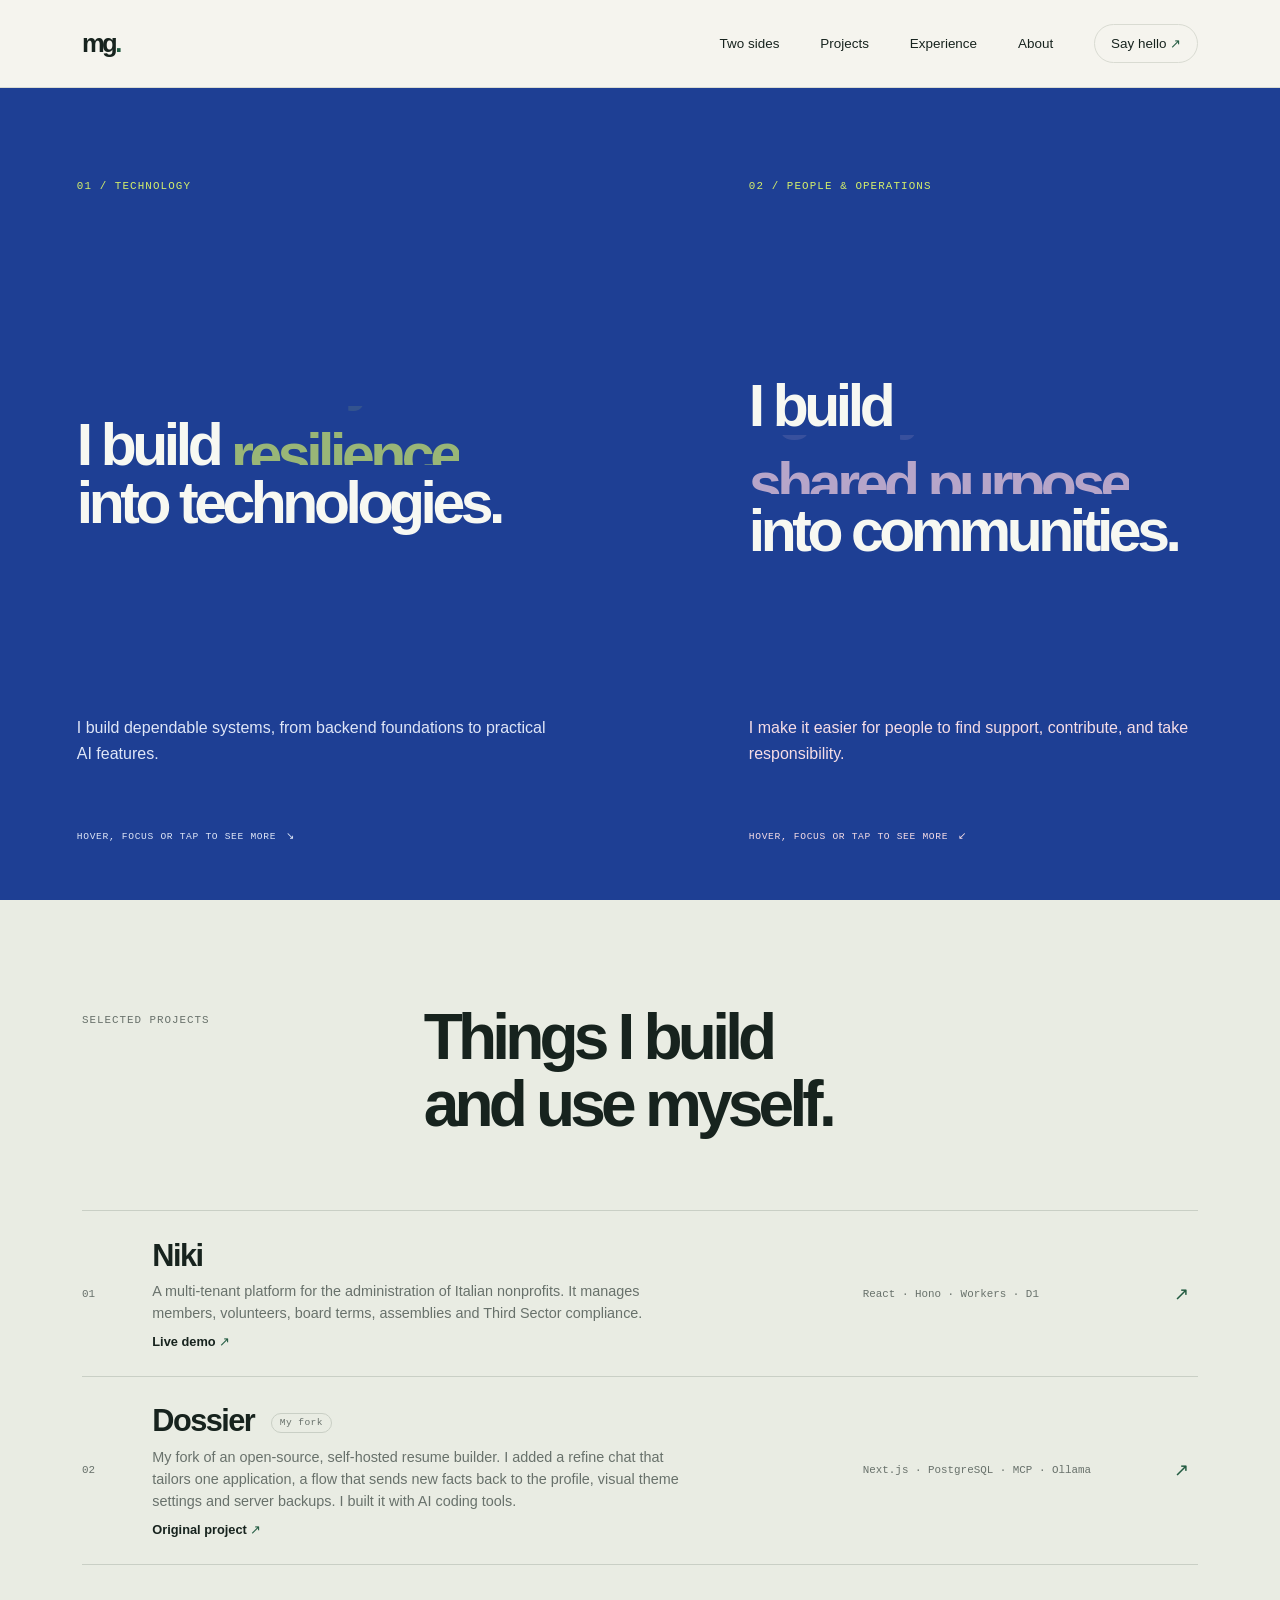
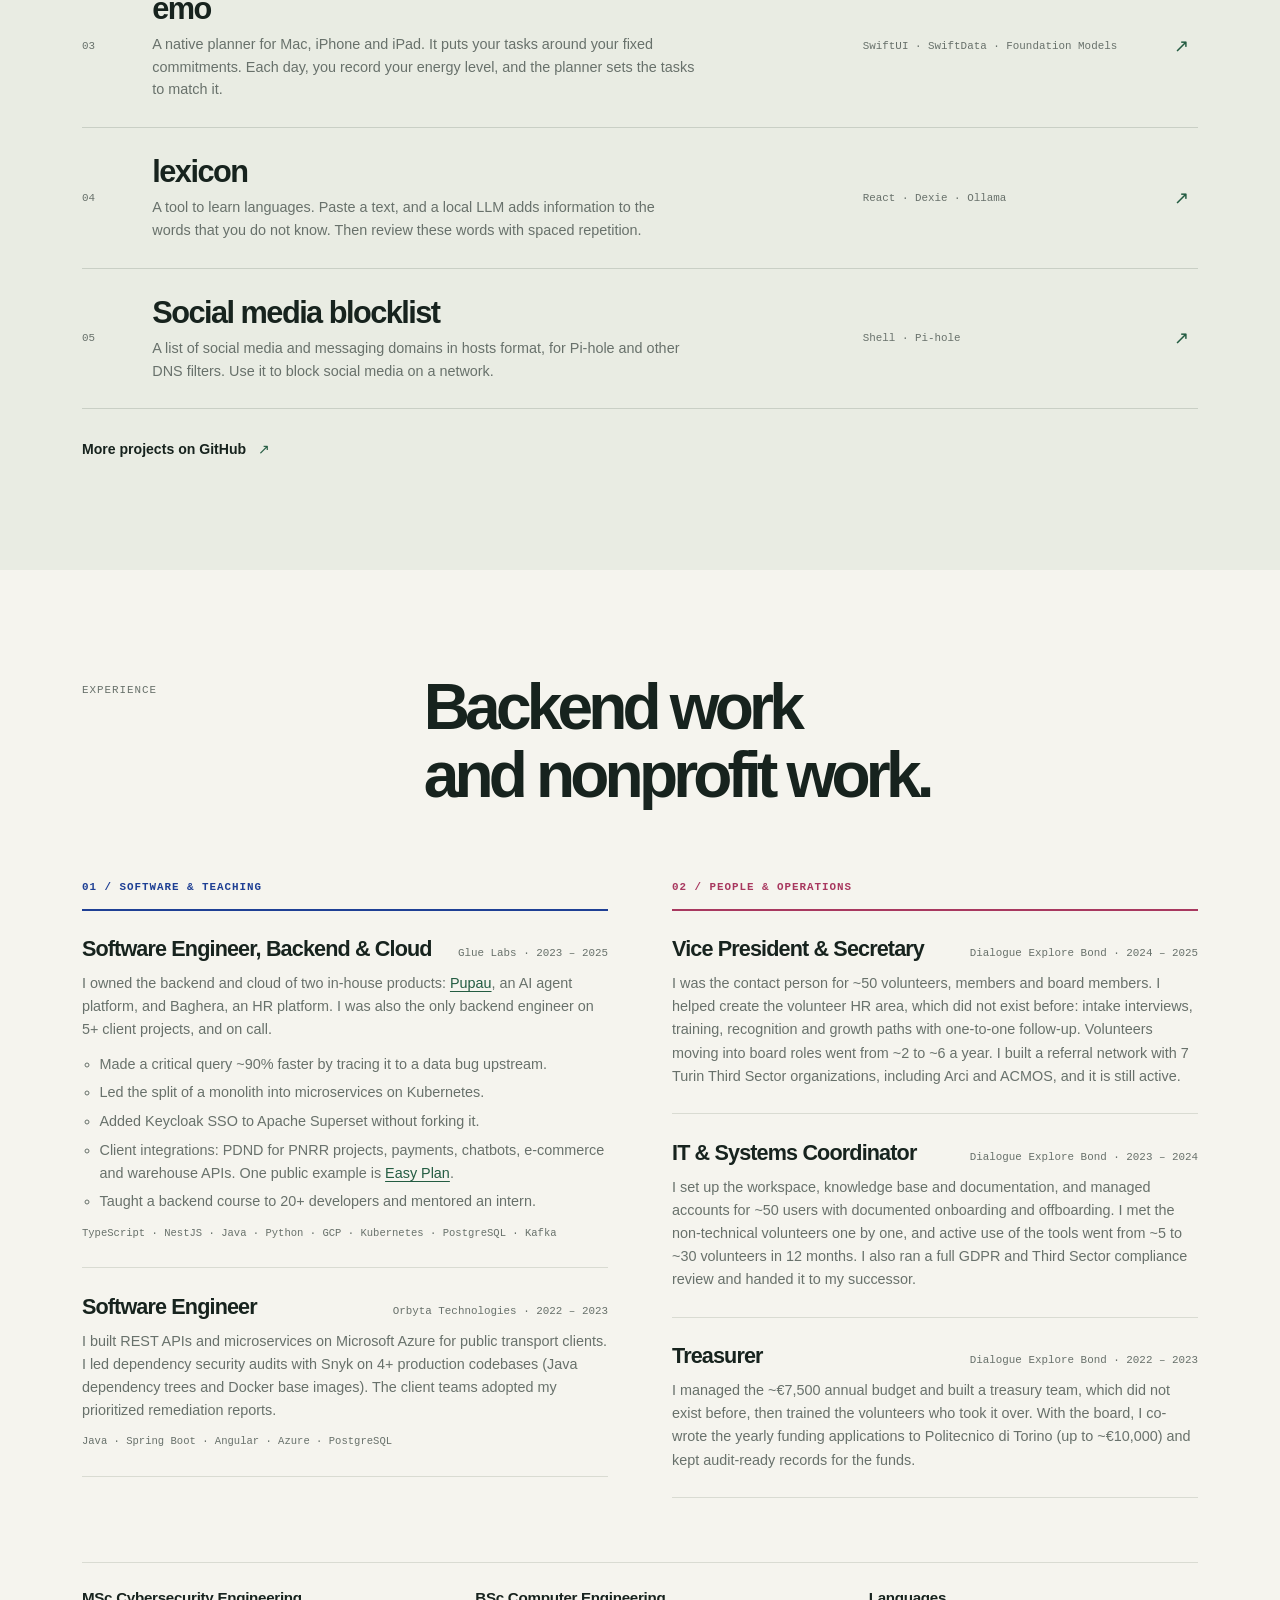
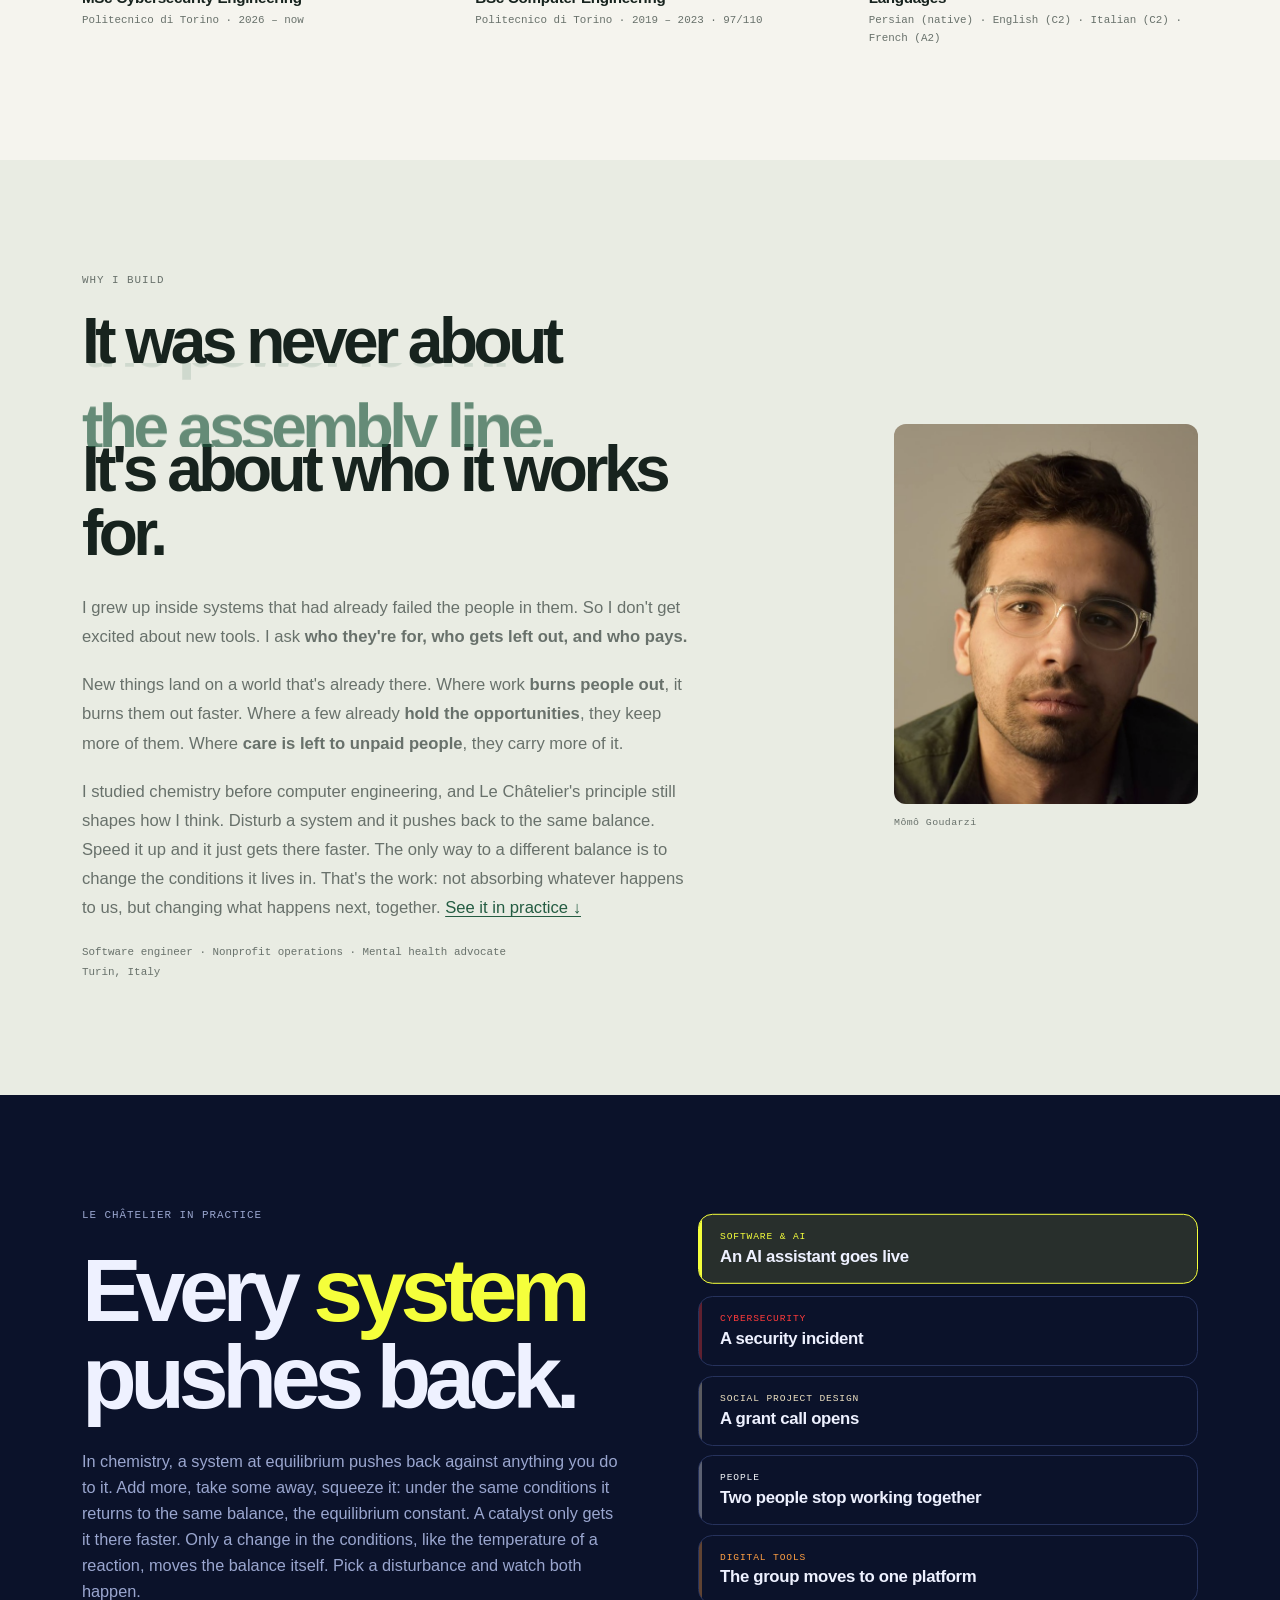
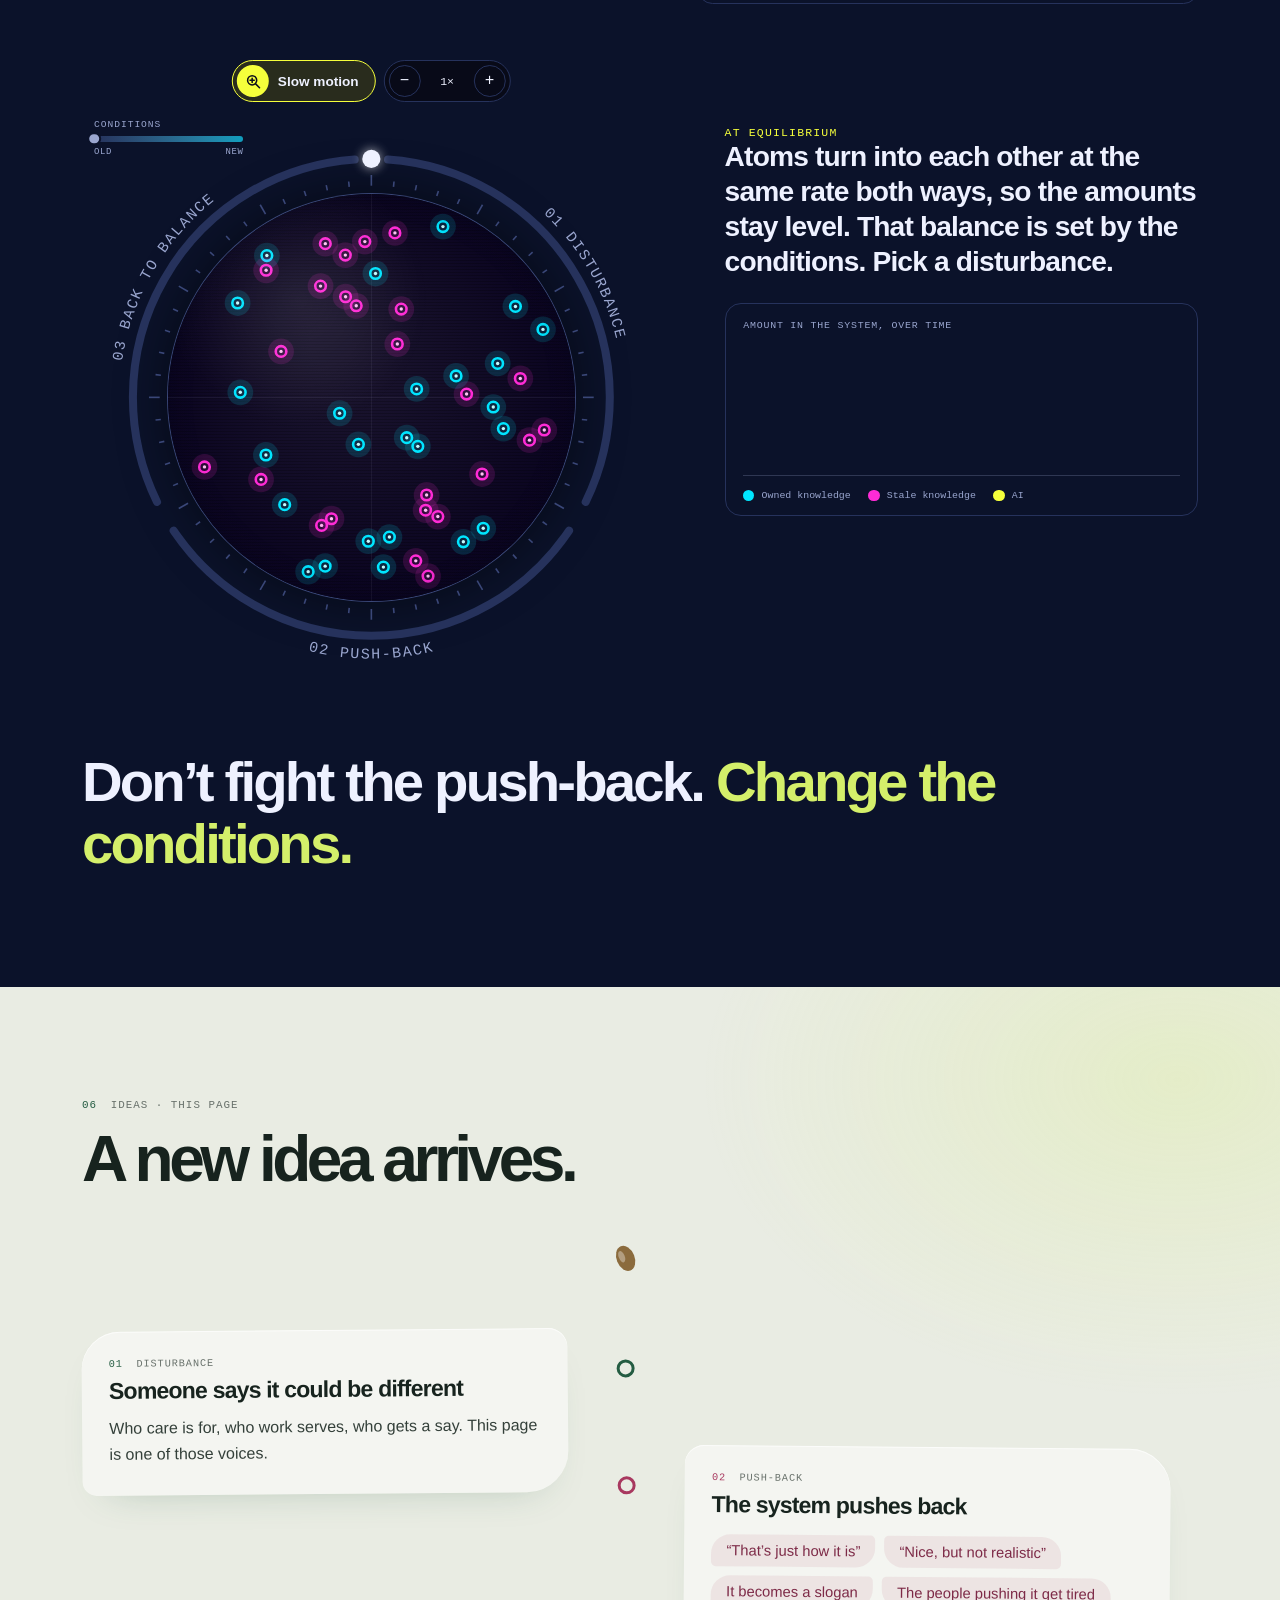
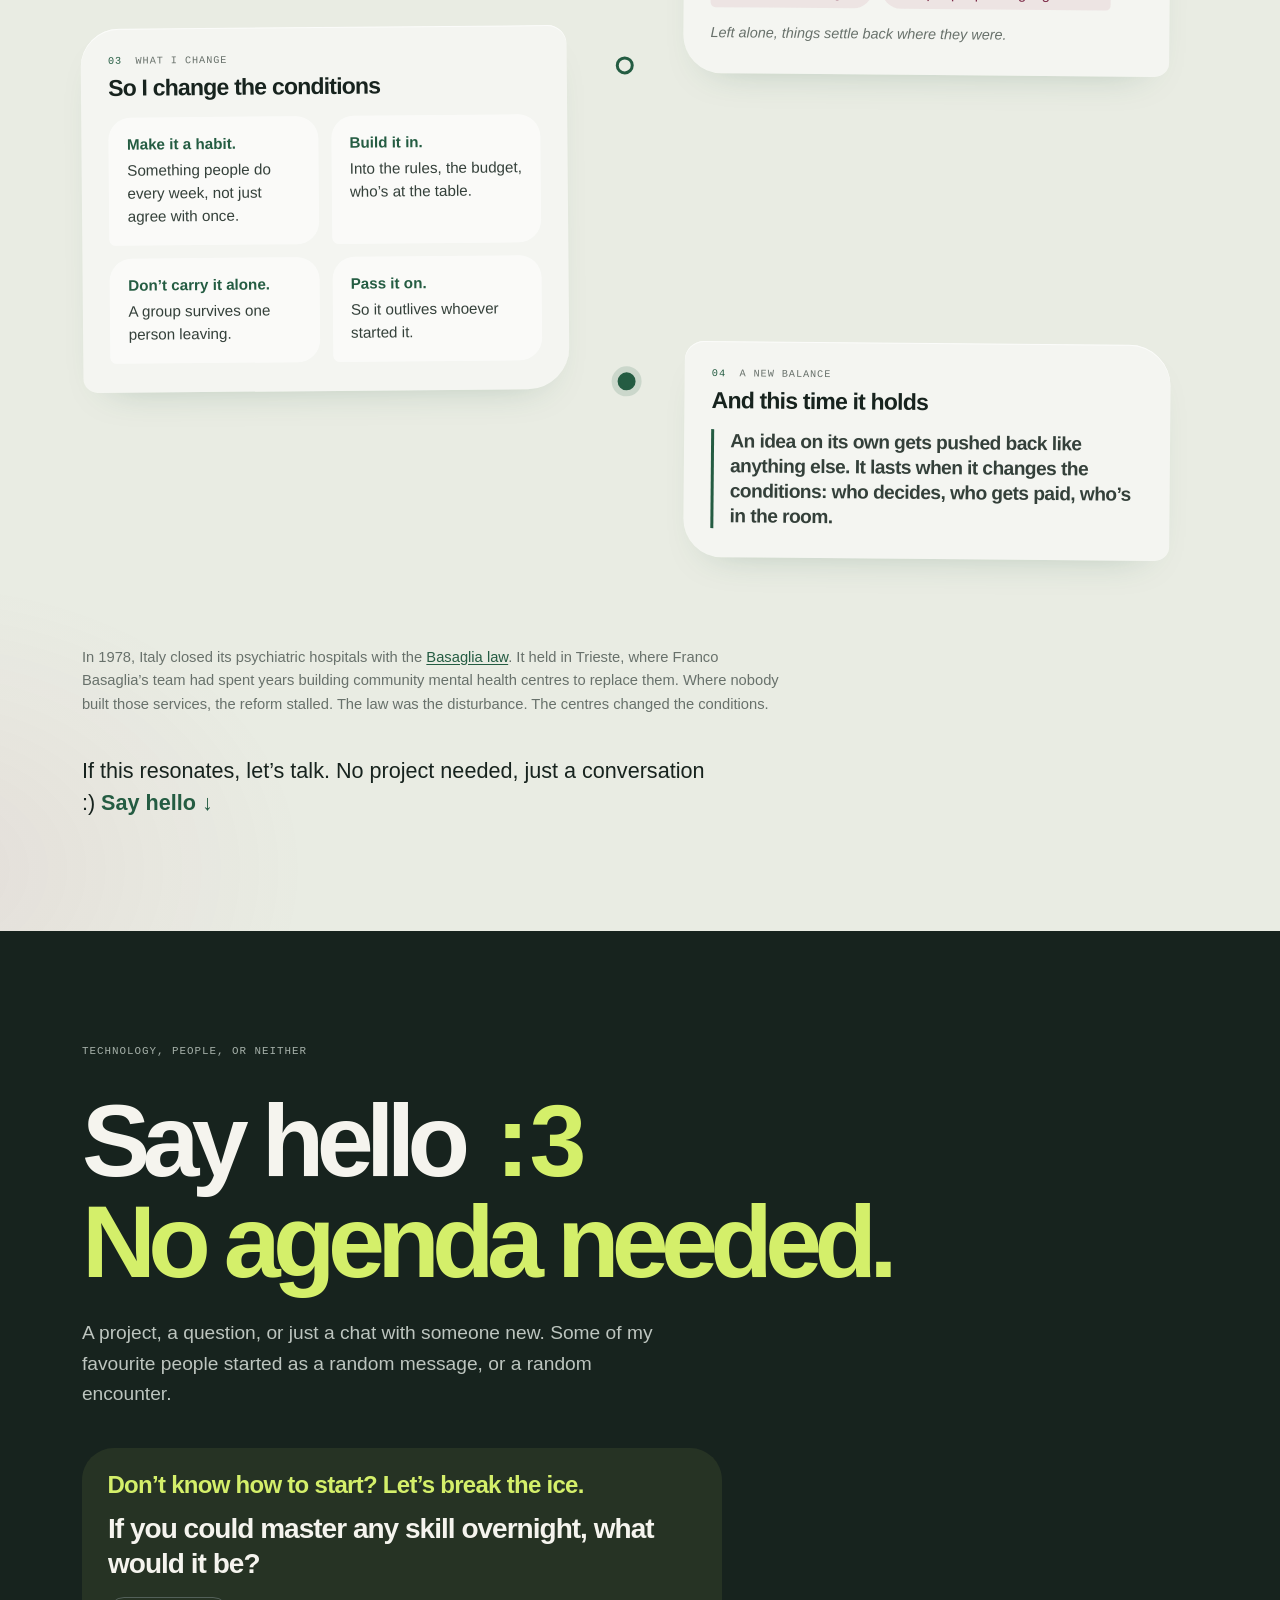
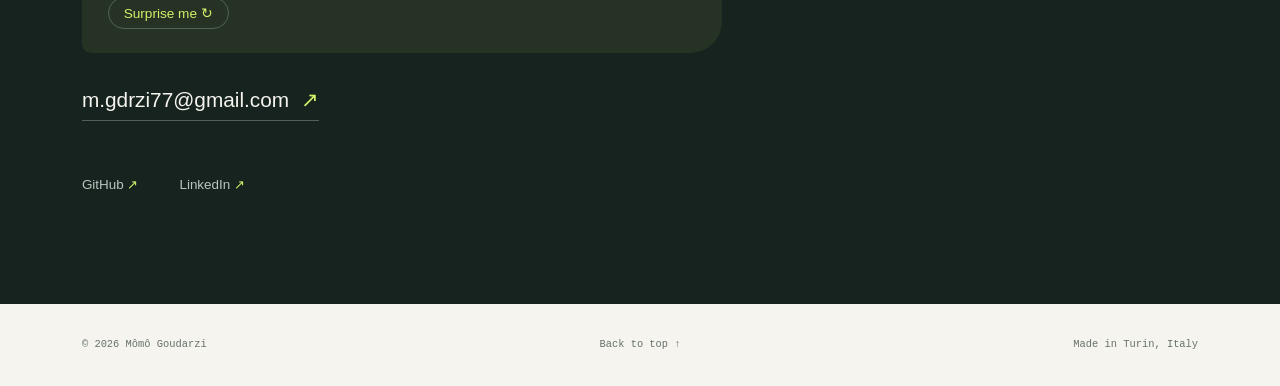
==== index.html @ 7a55515f "Rebuild hero with fluid/particle layers, lab, and palette modules Adds the js/ module set with tests" ====
<!doctype html>
<html lang="en">
  <head>
    <meta charset="utf-8">
    <meta name="viewport" content="width=device-width, initial-scale=1">
    <meta name="theme-color" content="#f5f4ee">
    <meta
      name="description"
      content="Backend and cloud engineer in Turin, Italy, with about three years on production systems and LLM features. I have also helped run a volunteer nonprofit since 2022."
    >
    <meta property="og:type" content="website">
    <meta property="og:title" content="Mômô Goudarzi — Software Engineer &amp; Nonprofit Operations">
    <meta
      property="og:description"
      content="Backend &amp; cloud engineer: distributed systems, Kubernetes, production RAG and agents. Volunteer operations at a Turin nonprofit since 2022."
    >
    <meta property="og:url" content="https://lacrimosica.com/">
    <title>Mômô Goudarzi — Software Engineer &amp; Nonprofit Operations</title>
    <link rel="icon" type="image/svg+xml" href="/favicon.svg">
    <link rel="stylesheet" href="/styles.css">
  </head>
  <body>
    <header class="site-header">
      <a class="wordmark" href="#top" aria-label="Mômô Goudarzi, home">mg<span>.</span></a>
      <nav aria-label="Main navigation">
        <a href="#intro">Two sides</a>
        <a href="#work">Projects</a>
        <a class="nav-optional" href="#experience">Experience</a>
        <a href="#story">About</a>
        <a class="nav-contact" href="mailto:m.gdrzi77@gmail.com">Say hello <span aria-hidden="true">↗</span></a>
      </nav>
    </header>

    <main id="top">
      <section class="identity-stage" id="intro" aria-labelledby="identity-title">
        <h1 class="visually-hidden" id="identity-title">
          Mômô Goudarzi: technology and community operations
        </h1>
        <div class="identity-split" data-active="equilibrium" data-stage="equilibrium" data-cursor="phase">
          <svg class="wave-division" viewBox="0 0 1000 1000" preserveAspectRatio="none" aria-hidden="true">
            <path class="wave-phase-desktop" d="M535 0 C455 150 605 270 520 430 C435 600 600 760 500 1000 H1000 V0 Z"/>
            <path class="wave-phase-mobile" d="M0 490 C140 430 285 565 430 500 C610 420 760 565 1000 485 V1000 H0 Z"/>
            <path class="wave-ripple wave-ripple--desktop" d="M535 0 C455 150 605 270 520 430 C435 600 600 760 500 1000"/>
            <path class="wave-ripple wave-ripple--mobile" d="M0 490 C140 430 285 565 430 500 C610 420 760 565 1000 485"/>
          </svg>
          <button
            class="identity-panel identity-panel--technology"
            type="button"
            data-side="technology"
            aria-pressed="false"
          >
            <span class="identity-kicker">01 / TECHNOLOGY</span>
            <span class="identity-title">
              <span class="visually-hidden">I build reliability, clarity and resilience into technologies.</span>
              <span aria-hidden="true">I build <span class="identity-concept-rotator" data-suffix="" data-subjects="reliability|clarity|resilience">reliability</span><br>into technologies.</span>
            </span>
            <span class="identity-summary">I build dependable systems, from backend foundations to practical AI features.</span>
            <span class="identity-reveal">
              <span class="reveal-copy">I built the backend and cloud for an AI agent platform. The work included retrieval, tools for agents, session handling, and background workflows between services.</span>
            </span>
            <span class="identity-hint">Hover, focus or tap to see more <span aria-hidden="true">↘</span></span>
          </button>

          <button
            class="identity-panel identity-panel--community"
            type="button"
            data-side="community"
            aria-pressed="false"
          >
            <span class="identity-kicker">02 / PEOPLE &amp; OPERATIONS</span>
            <span class="identity-title">
              <span class="visually-hidden">I build belonging, agency and shared purpose into communities.</span>
              <span aria-hidden="true">I build <span class="identity-concept-rotator identity-concept-rotator--people" data-suffix="" data-subjects="belonging|agency|shared purpose">belonging</span><br>into communities.</span>
            </span>
            <span class="identity-summary">I make it easier for people to find support, contribute, and take responsibility.</span>
            <span class="identity-reveal">
              <span class="reveal-copy">At a free peer-support nonprofit, I set up the internal tools and built a referral network with other local organizations.</span>
            </span>
            <span class="identity-hint">Hover, focus or tap to see more <span aria-hidden="true">↙</span></span>
          </button>

          <p class="visually-hidden" id="equilibrium-announce" aria-live="polite"></p>
        </div>
      </section>

      <section class="work section" id="work" aria-labelledby="work-title">
        <div class="section-heading">
          <p class="eyebrow">Selected projects</p>
          <h2 id="work-title">Things I build<br>and use myself.</h2>
        </div>
        <div class="project-list">
          <article class="project">
            <span class="project-number">01</span>
            <div class="project-main">
              <h3 class="project-title"><a class="project-link" href="https://github.com/Lacrimosica/niki" target="_blank" rel="noreferrer">Niki</a></h3>
              <p class="project-description">A multi-tenant platform for the administration of Italian nonprofits. It manages members, volunteers, board terms, assemblies and Third Sector compliance.</p>
              <a class="project-extra" href="https://niki-demo.lacrimosica.com" target="_blank" rel="noreferrer">Live demo <span aria-hidden="true">↗</span></a>
            </div>
            <span class="project-stack">React · Hono · Workers · D1</span>
            <span class="project-arrow" aria-hidden="true">↗</span>
          </article>
          <article class="project">
            <span class="project-number">02</span>
            <div class="project-main">
              <h3 class="project-title"><a class="project-link" href="https://github.com/Lacrimosica/dossier" target="_blank" rel="noreferrer">Dossier</a> <span class="project-tag">My fork</span></h3>
              <p class="project-description">My fork of an open-source, self-hosted resume builder. I added a refine chat that tailors one application, a flow that sends new facts back to the profile, visual theme settings and server backups. I built it with AI coding tools.</p>
              <a class="project-extra" href="https://github.com/AienTech/dossier" target="_blank" rel="noreferrer">Original project <span aria-hidden="true">↗</span></a>
            </div>
            <span class="project-stack">Next.js · PostgreSQL · MCP · Ollama</span>
            <span class="project-arrow" aria-hidden="true">↗</span>
          </article>
          <article class="project">
            <span class="project-number">03</span>
            <div class="project-main">
              <h3 class="project-title"><a class="project-link" href="https://github.com/Lacrimosica/emo" target="_blank" rel="noreferrer">emo</a></h3>
              <p class="project-description">A native planner for Mac, iPhone and iPad. It puts your tasks around your fixed commitments. Each day, you record your energy level, and the planner sets the tasks to match it.</p>
            </div>
            <span class="project-stack">SwiftUI · SwiftData · Foundation Models</span>
            <span class="project-arrow" aria-hidden="true">↗</span>
          </article>
          <article class="project">
            <span class="project-number">04</span>
            <div class="project-main">
              <h3 class="project-title"><a class="project-link" href="https://github.com/Lacrimosica/lexicon" target="_blank" rel="noreferrer">lexicon</a></h3>
              <p class="project-description">A tool to learn languages. Paste a text, and a local LLM adds information to the words that you do not know. Then review these words with spaced repetition.</p>
            </div>
            <span class="project-stack">React · Dexie · Ollama</span>
            <span class="project-arrow" aria-hidden="true">↗</span>
          </article>
          <article class="project">
            <span class="project-number">05</span>
            <div class="project-main">
              <h3 class="project-title"><a class="project-link" href="https://github.com/Lacrimosica/social-media-domains-reference-list" target="_blank" rel="noreferrer">Social media blocklist</a></h3>
              <p class="project-description">A list of social media and messaging domains in hosts format, for Pi-hole and other DNS filters. Use it to block social media on a network.</p>
            </div>
            <span class="project-stack">Shell · Pi-hole</span>
            <span class="project-arrow" aria-hidden="true">↗</span>
          </article>
        </div>
        <a class="all-work text-link" href="https://github.com/Lacrimosica?tab=repositories" target="_blank" rel="noreferrer">
          More projects on GitHub <span aria-hidden="true">↗</span>
        </a>
      </section>

      <section class="experience section" id="experience" aria-labelledby="experience-title">
        <div class="section-heading">
          <p class="eyebrow">Experience</p>
          <h2 id="experience-title">Backend work<br>and nonprofit work.</h2>
        </div>

        <div class="experience-columns">
          <div class="experience-column experience-column--technology">
            <h3 class="experience-kicker">01 / Software &amp; teaching</h3>
            <ol class="experience-list">
              <li class="experience-item">
                <div class="experience-head">
                  <h4 class="experience-role">Software Engineer, Backend &amp; Cloud</h4>
                  <span class="experience-meta">Glue Labs · 2023 – 2025</span>
                </div>
                <p>I owned the backend and cloud of two in-house products: <a class="text-link-inline" href="https://pupau.ai" target="_blank" rel="noreferrer">Pupau</a>, an AI agent platform, and Baghera, an HR platform. I was also the only backend engineer on 5+ client projects, and on call.</p>
                <ul class="experience-points">
                  <li>Made a critical query ~90% faster by tracing it to a data bug upstream.</li>
                  <li>Led the split of a monolith into microservices on Kubernetes.</li>
                  <li>Added Keycloak SSO to Apache Superset without forking it.</li>
                  <li>Client integrations: PDND for PNRR projects, payments, chatbots, e-commerce and warehouse APIs. One public example is <a class="text-link-inline" href="https://easy-plan.app/" target="_blank" rel="noreferrer">Easy Plan</a>.</li>
                  <li>Taught a backend course to 20+ developers and mentored an intern.</li>
                </ul>
                <p class="experience-stack">TypeScript · NestJS · Java · Python · GCP · Kubernetes · PostgreSQL · Kafka</p>
              </li>
              <li class="experience-item">
                <div class="experience-head">
                  <h4 class="experience-role">Software Engineer</h4>
                  <span class="experience-meta">Orbyta Technologies · 2022 – 2023</span>
                </div>
                <p>I built REST APIs and microservices on Microsoft Azure for public transport clients. I led dependency security audits with Snyk on 4+ production codebases (Java dependency trees and Docker base images). The client teams adopted my prioritized remediation reports.</p>
                <p class="experience-stack">Java · Spring Boot · Angular · Azure · PostgreSQL</p>
              </li>
            </ol>
          </div>

          <div class="experience-column experience-column--community">
            <h3 class="experience-kicker">02 / People &amp; operations</h3>
            <ol class="experience-list">
              <li class="experience-item">
                <div class="experience-head">
                  <h4 class="experience-role">Vice President &amp; Secretary</h4>
                  <span class="experience-meta">Dialogue Explore Bond · 2024 – 2025</span>
                </div>
                <p>I was the contact person for ~50 volunteers, members and board members. I helped create the volunteer HR area, which did not exist before: intake interviews, training, recognition and growth paths with one-to-one follow-up. Volunteers moving into board roles went from ~2 to ~6 a year. I built a referral network with 7 Turin Third Sector organizations, including Arci and ACMOS, and it is still active.</p>
              </li>
              <li class="experience-item">
                <div class="experience-head">
                  <h4 class="experience-role">IT &amp; Systems Coordinator</h4>
                  <span class="experience-meta">Dialogue Explore Bond · 2023 – 2024</span>
                </div>
                <p>I set up the workspace, knowledge base and documentation, and managed accounts for ~50 users with documented onboarding and offboarding. I met the non-technical volunteers one by one, and active use of the tools went from ~5 to ~30 volunteers in 12 months. I also ran a full GDPR and Third Sector compliance review and handed it to my successor.</p>
              </li>
              <li class="experience-item">
                <div class="experience-head">
                  <h4 class="experience-role">Treasurer</h4>
                  <span class="experience-meta">Dialogue Explore Bond · 2022 – 2023</span>
                </div>
                <p>I managed the ~€7,500 annual budget and built a treasury team, which did not exist before, then trained the volunteers who took it over. With the board, I co-wrote the yearly funding applications to Politecnico di Torino (up to ~€10,000) and kept audit-ready records for the funds.</p>
              </li>
            </ol>
          </div>
        </div>

        <dl class="experience-education">
          <div>
            <dt>MSc Cybersecurity Engineering</dt>
            <dd>Politecnico di Torino · 2026 – now</dd>
          </div>
          <div>
            <dt>BSc Computer Engineering</dt>
            <dd>Politecnico di Torino · 2019 – 2023 · 97/110</dd>
          </div>
          <div>
            <dt>Languages</dt>
            <dd>Persian (native) · English (C2) · Italian (C2) · French (A2)</dd>
          </div>
        </dl>
      </section>

      <section class="story-section section" id="story" aria-labelledby="story-title">
        <div class="story-copy">
          <p class="eyebrow">Why I build</p>
          <h2 id="story-title" aria-label="It was never about the technology. It's about who it works for.">
            <span aria-hidden="true">It was never about</span><br>
            <span class="story-rotator" aria-hidden="true" data-subjects="AI|the power loom|the assembly line|the printing press|the internet|the smartphone|the algorithm|the app">AI.</span><br>
            <span aria-hidden="true">It's about who it works for.</span>
          </h2>
          <p>
            I grew up inside systems that had already failed the people in
            them. So I don't get excited about new tools. I ask <strong>who
            they're for, who gets left out, and who pays.</strong>
          </p>
          <p>
            New things land on a world that's already there. Where work
            <strong>burns people out</strong>, it burns them out faster. Where
            a few already <strong>hold the opportunities</strong>, they keep
            more of them. Where <strong>care is left to unpaid people</strong>,
            they carry more of it.
          </p>
          <p>
            I studied chemistry before computer engineering, and Le Châtelier's
            principle still shapes how I think. Disturb a system and it pushes
            back to the same balance. Speed it up and it just gets there faster.
            The only way to a different balance is to change the conditions it
            lives in. That's the work: not absorbing whatever happens to us, but
            changing what happens next, together.
            <a class="text-link-inline" href="#le-chatelier">See it in practice ↓</a>
          </p>
          <p class="story-signoff">
            Software engineer · Nonprofit operations · Mental health advocate<br>
            Turin, Italy
          </p>
        </div>
        <figure class="story-portrait">
          <div class="portrait-media">
            <img src="/assets/momo.jpg" alt="Mômô Goudarzi" width="1152" height="768">
          </div>
          <figcaption>Mômô Goudarzi</figcaption>
        </figure>
      </section>

      <section class="lab section" id="le-chatelier" data-cursor="ink" aria-labelledby="lab-title">
        <div class="lab-heading">
          <div class="lab-intro">
            <p class="eyebrow">Le Châtelier in practice</p>
            <h2 id="lab-title">Every <span>system</span><br>pushes back.</h2>
            <p class="lab-lead">
              In chemistry, a system at equilibrium pushes back against anything
              you do to it. Add more, take some away, squeeze it: under the same
              conditions it returns to the same balance, the equilibrium constant.
              A catalyst only gets it there faster. Only a change in the conditions,
              like the temperature of a reaction, moves the balance itself. Pick a
              disturbance and watch both happen.
            </p>
          </div>
          <div class="lab-picks" role="group" aria-label="Disturbances">
            <button class="lab-pick" type="button" data-id="ai" data-travel="0" aria-controls="lab-ai">
              <span class="lab-pick-kicker">Software &amp; AI</span>
              <span class="lab-pick-title">An AI assistant goes live</span>
            </button>
            <button class="lab-pick" type="button" data-id="security" data-travel="200" aria-controls="lab-security">
              <span class="lab-pick-kicker">Cybersecurity</span>
              <span class="lab-pick-title">A security incident</span>
            </button>
            <button class="lab-pick" type="button" data-id="bando" data-travel="270" aria-controls="lab-bando">
              <span class="lab-pick-kicker">Social project design</span>
              <span class="lab-pick-title">A grant call opens</span>
            </button>
            <button class="lab-pick" type="button" data-id="conflict" data-travel="135" aria-controls="lab-conflict">
              <span class="lab-pick-kicker">People</span>
              <span class="lab-pick-title">Two people stop working together</span>
            </button>
            <button class="lab-pick" type="button" data-id="tools" data-travel="45" aria-controls="lab-tools">
              <span class="lab-pick-kicker">Digital tools</span>
              <span class="lab-pick-title">The group moves to one platform</span>
            </button>
          </div>
        </div>

        <div class="lab-body">
          <div class="lab-view">
            <div class="lab-scope">
              <div class="lab-toolbar">
                <button class="lab-slow" type="button">
                  <span class="lab-slow-icon" aria-hidden="true">
                    <svg viewBox="0 0 24 24"><circle cx="10.5" cy="10.5" r="6.5"/><path d="M15.5 15.5 21 21M10.5 7.5v6M7.5 10.5h6"/></svg>
                  </span>
                  Slow motion
                </button>
                <div class="lab-zoom" role="group" aria-label="Zoom">
                  <button type="button" data-zoom="-1" aria-label="Zoom out">−</button>
                  <span class="lab-zoom-level">1×</span>
                  <button type="button" data-zoom="1" aria-label="Zoom in">+</button>
                  <span class="lab-zoom-hint" aria-hidden="true">or click the lens</span>
                </div>
              </div>
              <canvas aria-hidden="true"></canvas>
              <svg class="lab-ring" viewBox="-8 -8 216 216" aria-hidden="true"></svg>
              <div class="lab-gauge">
                <span class="lab-gauge-label">Conditions</span>
                <span class="lab-gauge-track" aria-hidden="true"><i class="lab-gauge-marker"></i></span>
                <span class="lab-gauge-ends" aria-hidden="true"><span>Old</span><span>New</span></span>
                <span class="lab-gauge-condition"></span>
              </div>
            </div>
            <div class="lab-readout">
              <div class="lab-live">
                <p class="lab-caption-step">At equilibrium</p>
                <p class="lab-caption-text">Atoms turn into each other at the same rate both ways, so the amounts stay level. That balance is set by the conditions. Pick a disturbance.</p>
              </div>
              <div class="lab-guide" hidden aria-live="polite">
                <p class="lab-guide-step"></p>
                <div class="lab-guide-block">
                  <h3>Under the lens</h3>
                  <p class="lab-guide-science"></p>
                </div>
                <div class="lab-guide-block lab-guide-practice">
                  <h3>In practice</h3>
                  <div class="lab-guide-body"></div>
                </div>
              </div>
              <figure class="lab-chart" aria-hidden="true">
                <figcaption>Amount in the system, over time</figcaption>
                <canvas></canvas>
                <ul class="lab-legend"></ul>
              </figure>
              <ul class="lab-chips" aria-hidden="true"></ul>
              <div class="lab-controls">
                <div class="lab-guide-nav" hidden>
                  <button class="lab-back" type="button">⏪ Rewind a stage</button>
                  <button class="lab-next" type="button">Next stage →</button>
                  <button class="lab-exit" type="button">Exit slow motion</button>
                </div>
              </div>
            </div>
          </div>
        </div>

        <div class="lab-panels">
          <article class="lab-panel" id="lab-ai" data-id="ai">
            <div class="lab-col" data-step="disturbance">
              <h3><span>01</span> Disturbance</h3>
              <p>A product team ships an AI assistant that answers customers’ questions from the company’s own documents.</p>
            </div>
            <div class="lab-col lab-push" data-step="counter">
              <h3><span>02</span> How the system pushes back</h3>
              <ul>
                <li>Stale docs, served fast</li>
                <li>Confident wrong answers</li>
                <li>Nobody owns the sources</li>
                <li>Side tools nobody approved</li>
              </ul>
            </div>
            <div class="lab-col lab-fix" data-step="settled">
              <h3><span>03</span> What I change</h3>
              <ul>
                <li data-short="Sources cleaned and dated">Clean and date the sources before they are indexed.</li>
                <li data-short="Every source has an owner">Give every source an owner who keeps it current.</li>
                <li data-short="Test on real questions">Test it on the questions people really ask, not on demos.</li>
                <li data-short="A person makes the call">Keep a person on every decision that matters.</li>
              </ul>
            </div>
            <p class="lab-principle">AI is a catalyst: it gets a team to the balance it already had, only faster. Change the balance first.</p>
          </article>

          <article class="lab-panel" id="lab-security" data-id="security">
            <div class="lab-col" data-step="disturbance">
              <h3><span>01</span> Disturbance</h3>
              <p>A critical vulnerability lands in a dependency, or a credential leaks.</p>
            </div>
            <div class="lab-col lab-push" data-step="counter">
              <h3><span>02</span> How the system pushes back</h3>
              <ul>
                <li>Panic patching</li>
                <li>Blame</li>
                <li>Everyone locked out</li>
                <li>Alerts nobody reads</li>
              </ul>
            </div>
            <div class="lab-col lab-fix" data-step="settled">
              <h3><span>03</span> What I change</h3>
              <ul>
                <li data-short="Secrets out of the code">Keep secrets out of the code, so a leak takes minutes to rotate.</li>
                <li data-short="Patch by real exposure">Patch by real exposure, not by the severity score alone.</li>
                <li data-short="Reporting without blame">Write a blameless post-mortem, so people report early next time.</li>
                <li data-short="Safe path is the easy path">Make the safe path the easy one: SSO and least privilege.</li>
              </ul>
            </div>
            <p class="lab-principle">Locking everything down after a leak is push-back. Making the safe path the easy one is a new condition.</p>
          </article>

          <article class="lab-panel" id="lab-bando" data-id="bando">
            <div class="lab-col" data-step="disturbance">
              <h3><span>01</span> Disturbance</h3>
              <p>A foundation opens a grant call with a short deadline.</p>
            </div>
            <div class="lab-col lab-push" data-step="counter">
              <h3><span>02</span> How the system pushes back</h3>
              <ul>
                <li>Project bent to fit the money</li>
                <li>Partners on paper only</li>
                <li>Budget doesn’t match the work</li>
                <li>Indicators nobody measures</li>
              </ul>
            </div>
            <div class="lab-col lab-fix" data-step="settled">
              <h3><span>03</span> What I change</h3>
              <ul>
                <li data-short="Start from the need">Start from the needs analysis, then check whether the call fits.</li>
                <li data-short="Every goal has a task">Tie each goal to a real task and a person who owns it.</li>
                <li data-short="Partners with a real role">Bring in partners with a real role and a line in the budget.</li>
                <li data-short="Ask the people">Ask the people it was for whether it helped.</li>
              </ul>
            </div>
            <p class="lab-principle">Bending the project to fit the call is push-back. Starting from the need changes the conditions.</p>
          </article>

          <article class="lab-panel" id="lab-conflict" data-id="conflict">
            <div class="lab-col" data-step="disturbance">
              <h3><span>01</span> Disturbance</h3>
              <p>Two people in a group clash over how something should be done, and the work stalls.</p>
            </div>
            <div class="lab-col lab-push" data-step="counter">
              <h3><span>02</span> How the system pushes back</h3>
              <ul>
                <li>Sides form</li>
                <li>People go quiet</li>
                <li>Gossip instead of feedback</li>
                <li>Someone leaves</li>
              </ul>
            </div>
            <div class="lab-col lab-fix" data-step="settled">
              <h3><span>03</span> What I change</h3>
              <ul>
                <li data-short="Find who owns the problem">Find out who owns the problem before anyone tries to fix it.</li>
                <li data-short="Listen before answering">Listen actively, and say back what I heard before I answer.</li>
                <li data-short="Speak in I-messages">Speak in I-messages: what I see, how it affects me, what I need.</li>
                <li data-short="Solutions both can accept">Look for a solution both people accept (Gordon’s no-lose method), then agree on a check-in.</li>
              </ul>
            </div>
            <p class="lab-principle">Taking sides is push-back. A shared way to resolve conflict, that everyone knows, is a new condition.</p>
          </article>

          <article class="lab-panel" id="lab-tools" data-id="tools">
            <div class="lab-col" data-step="disturbance">
              <h3><span>01</span> Disturbance</h3>
              <p>A volunteer group moves its chats, files and sign-ups into one shared platform.</p>
            </div>
            <div class="lab-col lab-push" data-step="counter">
              <h3><span>02</span> How the system pushes back</h3>
              <ul>
                <li>WhatsApp is still the real channel</li>
                <li>“I’m not technical”</li>
                <li>Two places for everything</li>
                <li>Only ~5 people use it</li>
              </ul>
            </div>
            <div class="lab-col lab-fix" data-step="settled">
              <h3><span>03</span> What I changed</h3>
              <ul>
                <li data-short="Every flow written down">Document every flow, including onboarding and offboarding.</li>
                <li data-short="One place per kind of info">Keep one place for each kind of information.</li>
                <li data-short="It stuck">A year later, the platform is still the one place people look.</li>
              </ul>
            </div>
            <p class="lab-principle">A new tool on old habits settles back into the old habits. Change where the work lives, not just the tool.</p>
          </article>
        </div>



        <p class="lab-mantra">Don’t fight the push-back. <span>Change the conditions.</span></p>
      </section>

      <section class="manifesto section" id="manifesto" aria-labelledby="manifesto-title">
        <p class="manifesto-kicker"><span>06</span> Ideas · this page</p>
        <h2 class="manifesto-title" id="manifesto-title">A new idea arrives.</h2>
        <ol class="manifesto-path">
          <li class="milestone">
            <span class="milestone-node" aria-hidden="true"></span>
            <h3><span>01</span> Disturbance</h3>
            <p class="milestone-title">Someone says it could be different</p>
            <p>Who care is for, who work serves, who gets a say. This page is one of those voices.</p>
          </li>
          <li class="milestone milestone--push">
            <span class="milestone-node" aria-hidden="true"></span>
            <h3><span>02</span> Push-back</h3>
            <p class="milestone-title">The system pushes back</p>
            <ul class="manifesto-leaves">
              <li>“That’s just how it is”</li>
              <li>“Nice, but not realistic”</li>
              <li>It becomes a slogan</li>
              <li>The people pushing it get tired</li>
            </ul>
            <p class="milestone-aside">Left alone, things settle back where they were.</p>
          </li>
          <li class="milestone milestone--change">
            <span class="milestone-node" aria-hidden="true"></span>
            <h3><span>03</span> What I change</h3>
            <p class="milestone-title">So I change the conditions</p>
            <ul class="manifesto-seeds">
              <li><strong>Make it a habit.</strong> Something people do every week, not just agree with once.</li>
              <li><strong>Build it in.</strong> Into the rules, the budget, who’s at the table.</li>
              <li><strong>Don’t carry it alone.</strong> A group survives one person leaving.</li>
              <li><strong>Pass it on.</strong> So it outlives whoever started it.</li>
            </ul>
          </li>
          <li class="milestone milestone--balance">
            <span class="milestone-node" aria-hidden="true"></span>
            <h3><span>04</span> A new balance</h3>
            <p class="milestone-title">And this time it holds</p>
            <p class="manifesto-principle">An idea on its own gets pushed back like anything else. It lasts when it changes the conditions: who decides, who gets paid, who’s in the room.</p>
          </li>
        </ol>
        <p class="manifesto-note">In 1978, Italy closed its psychiatric hospitals with the <a href="https://en.wikipedia.org/wiki/Law_180" target="_blank" rel="noreferrer">Basaglia law</a>. It held in Trieste, where Franco Basaglia’s team had spent years building community mental health centres to replace them. Where nobody built those services, the reform stalled. The law was the disturbance. The centres changed the conditions.</p>
        <p class="manifesto-invite">If this resonates, let’s talk. No project needed, just a conversation :) <a href="#contact">Say hello ↓</a></p>
      </section>

      <section class="contact section" id="contact" data-cursor="ink" aria-labelledby="contact-title">
        <p class="eyebrow">Technology, people, or neither</p>
        <h2 id="contact-title">Say <span class="contact-hello">hello <span class="contact-face">:3</span></span><br><span>No agenda needed.</span></h2>
        <p class="contact-lead">A project, a question, or just a chat with someone new. Some of my favourite people started as a random message, or a random encounter.</p>
        <div class="icebreaker">
          <p class="icebreaker-label">Don’t know how to start? Let’s break the ice.</p>
          <p class="icebreaker-question" aria-live="polite">How do you squeeze the toothpaste: from the end, or from the middle?</p>
          <button class="icebreaker-shuffle" type="button" hidden>Surprise me ↻</button>
        </div>
        <a class="contact-link" href="mailto:m.gdrzi77@gmail.com?subject=Hello%20from%20your%20website&amp;body=Hi%20M%C3%B4m%C3%B4%2C%0A%0AI%20came%20across%20your%20website%20and%20wanted%20to%20say%20hello.%0A%0AA%20little%20about%20me%3A%20%0A%0AIcebreaker%3A%20How%20do%20you%20squeeze%20the%20toothpaste%3A%20from%20the%20end%2C%20or%20from%20the%20middle%3F%0AMy%20answer%3A%20%0A%0ATalk%20soon%2C%0A">m.gdrzi77@gmail.com <span aria-hidden="true">↗</span></a>
        <div class="social-links">
          <a href="https://github.com/Lacrimosica" target="_blank" rel="noreferrer">GitHub <span aria-hidden="true">↗</span></a>
          <a href="https://www.linkedin.com/in/51226189" target="_blank" rel="noreferrer">LinkedIn <span aria-hidden="true">↗</span></a>
        </div>
      </section>
    </main>

    <footer class="site-footer">
      <span>© <span id="year">2026</span> Mômô Goudarzi</span>
      <a href="#top">Back to top ↑</a>
      <span>Made in Turin, Italy</span>
    </footer>
    <div class="custom-cursor-dot" aria-hidden="true"></div>
    <div class="custom-cursor-ring" aria-hidden="true"></div>
    <script type="module" src="/main.js"></script>
    <script type="module" src="/js/lab.js"></script>
    <script type="module" src="/js/rotator.js"></script>
    <script type="module" src="/js/manifesto-path.js"></script>
    <script type="module" src="/js/icebreaker.js"></script>
  </body>
</html>
---- styles.css ----
:root {
  color-scheme: light;
  --paper: #f5f4ee;
  --ink: #17231e;
  --muted: #68716b;
  --line: #d9dbd2;
  --green: #245c42;
  --lime: #d4ef6a;
  /* Hero phases, coloured like the cobalt chloride equilibrium:
     [Co(H2O)6]2+ rose ⇌ [CoCl4]2- blue, violet in between. */
  --tech: #1e3f94;
  --people: #a8385f;
  --people-soft: #f6dde6;
  --people-accent: #a8385f;
  --buffer: #6a3f9e;
  /* Le Châtelier lab (js/lab.js reads --lab-bg for the canvas). */
  --lab-bg: #0b122a;
  --lab-ink: #eef1ff;
  --lab-muted: #9aa6cf;
  --lab-line: #26325c;
  --lab-lens: #101a3d;
  /* The fluid hero (main.js) reads these once at startup: the liquid's
     dark/light tones, the glow per phase, and particle tints from code to
     people. */
  --phase-tech-dark: #132a66;
  --phase-tech-light: #2a51b0;
  --phase-buffer-dark: #52307f;
  --phase-buffer-light: #7a4fb5;
  --phase-people-dark: #8f2c50;
  --phase-people-light: #c24f78;
  --phase-glow-tech: #8fb3ff;
  --phase-glow-buffer: #dbc2ff;
  --phase-glow-people: #ffc7db;
  --phase-particle-1: #d6e2ff;
  --phase-particle-2: #cdd2ff;
  --phase-particle-3: #e0ccff;
  --phase-particle-4: #ffcde0;
  --phase-particle-5: #ffd8e6;
  --gutter: clamp(1.25rem, 6.4vw, 6.25rem);
  font-family: -apple-system, BlinkMacSystemFont, "Segoe UI", sans-serif;
  font-synthesis: none;
  text-rendering: optimizeLegibility;
  -webkit-font-smoothing: antialiased;
  -moz-osx-font-smoothing: grayscale;
  scroll-behavior: smooth;
}

* {
  box-sizing: border-box;
}

body {
  margin: 0;
  background: var(--paper);
  color: var(--ink);
}

a {
  color: inherit;
  text-decoration: none;
}

a:focus-visible {
  outline: 2px solid var(--green);
  outline-offset: 5px;
}

.site-header,
.site-footer {
  display: flex;
  align-items: center;
  justify-content: space-between;
  padding-inline: var(--gutter);
}

.site-header {
  height: 5.5rem;
  border-bottom: 1px solid var(--line);
}

.wordmark {
  font-family: -apple-system, BlinkMacSystemFont, "Segoe UI", sans-serif;
  font-size: 1.6rem;
  font-weight: 800;
  letter-spacing: -0.1em;
}

.wordmark span,
.contact h2 span {
  color: var(--green);
}

.site-header nav,
.social-links {
  display: flex;
  align-items: center;
  gap: clamp(1.25rem, 3.2vw, 3rem);
  font-size: 0.84rem;
}

.site-header nav a,
.social-links a,
.site-footer a {
  transition: color 160ms ease;
}

.site-header nav a:hover,
.social-links a:hover,
.site-footer a:hover {
  color: var(--green);
}

.nav-contact {
  padding: 0.7rem 1rem;
  border: 1px solid var(--line);
  border-radius: 99px;
}

.nav-contact span,
.text-link span,
.contact-link span,
.social-links span {
  color: var(--green);
}

.section-heading h2,
.contact h2 {
  margin: 1.65rem 0 0;
  font-family: -apple-system, BlinkMacSystemFont, "Segoe UI", sans-serif;
  font-size: clamp(3.4rem, 8.3vw, 7.6rem);
  font-weight: 600;
  letter-spacing: -0.075em;
  line-height: 0.99;
}

.eyebrow {
  margin: 0;
  color: var(--muted);
  font-family: ui-monospace, SFMono-Regular, Menlo, monospace;
  font-size: 0.68rem;
  letter-spacing: 0.09em;
  line-height: 1.6;
  text-transform: uppercase;
}

.text-link {
  display: inline-flex;
  flex-shrink: 0;
  align-items: center;
  gap: 0.75rem;
  font-size: 0.88rem;
  font-weight: 600;
}

.section {
  padding: 7rem var(--gutter);
}

.work {
  background: #e9ece3;
}

.section-heading {
  display: grid;
  grid-template-columns: minmax(9rem, 0.72fr) 1.8fr;
  align-items: start;
  gap: 2rem;
}

.section-heading h2 {
  margin: -0.5rem 0 0;
  font-size: clamp(2.5rem, 5vw, 4.5rem);
  line-height: 1.05;
}

.project-list {
  margin-top: 4.5rem;
  border-top: 1px solid #c9cfc5;
}

.project {
  position: relative;
  display: grid;
  grid-template-columns: 3rem minmax(0, 1fr) minmax(9rem, 0.42fr) 1.5rem;
  align-items: center;
  gap: 1.4rem;
  padding: 1.65rem 0;
  border-bottom: 1px solid #c9cfc5;
  transition: padding 180ms ease;
}

.project:hover {
  padding-inline: 0.65rem;
}

.project-number,
.project-stack {
  color: var(--muted);
  font-family: ui-monospace, SFMono-Regular, Menlo, monospace;
  font-size: 0.68rem;
}

.project-main {
  display: grid;
  justify-items: start;
  gap: 0.4rem;
}

.project-link::after {
  position: absolute;
  inset: 0;
  content: "";
}

.project-link:focus-visible {
  outline: none;
}

.project:has(.project-link:focus-visible) {
  outline: 2px solid var(--green);
  outline-offset: 4px;
}

.project-tag {
  margin-left: 0.6rem;
  padding: 0.2rem 0.5rem;
  border: 1px solid #c9cfc5;
  border-radius: 99px;
  color: var(--muted);
  font-family: ui-monospace, SFMono-Regular, Menlo, monospace;
  font-size: 0.6rem;
  font-weight: 400;
  letter-spacing: 0.04em;
  vertical-align: middle;
}

.project-extra {
  position: relative;
  z-index: 1;
  margin-top: 0.2rem;
  font-size: 0.8rem;
  font-weight: 600;
  transition: color 160ms ease;
}

.project-extra span {
  color: var(--green);
}

.project-extra:hover {
  color: var(--green);
}

.project-title {
  margin: 0;
  font-family: -apple-system, BlinkMacSystemFont, "Segoe UI", sans-serif;
  font-size: clamp(1.35rem, 2.4vw, 2rem);
  font-weight: 600;
  letter-spacing: -0.05em;
}

.project-description {
  margin: 0;
  max-width: 34rem;
  color: var(--muted);
  font-size: 0.9rem;
  line-height: 1.55;
}

.project-arrow {
  color: var(--green);
  font-size: 1.15rem;
}

.all-work {
  margin-top: 2rem;
}

.experience-columns {
  display: grid;
  grid-template-columns: repeat(2, minmax(0, 1fr));
  gap: clamp(2rem, 5vw, 5rem);
  margin-top: 4.5rem;
}

.experience-kicker {
  margin: 0;
  padding-bottom: 1rem;
  border-bottom: 2px solid currentColor;
  font-family: ui-monospace, SFMono-Regular, Menlo, monospace;
  font-size: 0.68rem;
  font-weight: 600;
  letter-spacing: 0.09em;
  text-transform: uppercase;
}

.experience-column--technology .experience-kicker {
  color: var(--tech);
}

.experience-column--community .experience-kicker {
  color: var(--people-accent);
}

.experience-list {
  margin: 0;
  padding: 0;
  list-style: none;
}

.experience-item {
  padding: 1.6rem 0;
  border-bottom: 1px solid var(--line);
}

.experience-head {
  display: flex;
  flex-wrap: wrap;
  align-items: baseline;
  justify-content: space-between;
  gap: 0.35rem 1rem;
  margin-bottom: 0.6rem;
}

.experience-role {
  margin: 0;
  font-size: clamp(1.1rem, 1.7vw, 1.35rem);
  font-weight: 600;
  letter-spacing: -0.04em;
}

.experience-meta,
.experience-stack,
.experience-education dd {
  color: var(--muted);
  font-family: ui-monospace, SFMono-Regular, Menlo, monospace;
  font-size: 0.68rem;
  line-height: 1.7;
}

.text-link-inline {
  color: var(--green);
  text-decoration: underline;
  text-underline-offset: 0.2em;
}

.experience-item p {
  max-width: 38rem;
  margin: 0;
  color: var(--muted);
  font-size: 0.9rem;
  line-height: 1.6;
}

.experience-points {
  max-width: 38rem;
  margin: 0.7rem 0 0;
  padding-left: 1.1rem;
  color: var(--muted);
  font-size: 0.9rem;
  line-height: 1.6;
}

.experience-points li + li {
  margin-top: 0.35rem;
}

.experience-item p.experience-stack {
  margin-top: 0.7rem;
  font-size: 0.66rem;
}

.experience-education {
  display: grid;
  grid-template-columns: repeat(3, minmax(0, 1fr));
  gap: 1.5rem clamp(2rem, 5vw, 5rem);
  margin: 4rem 0 0;
  padding-top: 1.6rem;
  border-top: 1px solid var(--line);
}

.experience-education dt {
  font-size: 0.95rem;
  font-weight: 600;
  letter-spacing: -0.02em;
}

.experience-education dd {
  margin: 0.3rem 0 0;
}

.visually-hidden {
  position: absolute;
  width: 1px;
  height: 1px;
  padding: 0;
  margin: -1px;
  overflow: hidden;
  clip: rect(0, 0, 0, 0);
  white-space: nowrap;
  border: 0;
}

.identity-stage {
  padding: 0;
}

.identity-split {
  position: relative;
  isolation: isolate;
  display: grid;
  grid-template-columns: repeat(2, minmax(0, 1fr));
  min-height: min(52rem, calc(100svh - 5.5rem));
  overflow: hidden;
  background: var(--tech);
}

.identity-split::before {
  position: absolute;
  z-index: 1;
  inset: -25%;
  background:
    radial-gradient(ellipse at 30% 28%, #8fb0ff35, transparent 37%),
    radial-gradient(ellipse at 76% 74%, #ffb8d040, transparent 39%);
  content: "";
  pointer-events: none;
  animation: liquid-drift 16s ease-in-out infinite alternate;
}

.identity-manifesto {
  position: absolute;
  z-index: 2;
  top: 1.25rem;
  left: 50%;
  display: flex;
  align-items: baseline;
  gap: 0.7rem;
  width: max-content;
  max-width: calc(100% - 2 * var(--gutter));
  margin: 0;
  transform: translateX(-50%);
  color: rgba(255, 255, 255, 0.82);
  text-align: center;
}

.identity-manifesto span {
  font-family: ui-monospace, SFMono-Regular, Menlo, monospace;
  font-size: 0.62rem;
  letter-spacing: 0.12em;
  line-height: 1.5;
  text-transform: uppercase;
}

.identity-manifesto strong {
  padding-left: 0.7rem;
  border-left: 1px solid rgba(255, 255, 255, 0.42);
  font-size: clamp(0.75rem, 1vw, 0.82rem);
  font-weight: 500;
}

.fluid-layer {
  position: absolute;
  z-index: 0;
  inset: 0;
  width: 100%;
  height: 100%;
  pointer-events: none;
}

.fluid-layer--particles {
  z-index: 1;
}

.identity-split.is-fluid .wave-division,
.identity-split.is-fluid::before {
  display: none;
}

.wave-division {
  position: absolute;
  z-index: 0;
  inset: 0;
  width: 100%;
  height: 100%;
  pointer-events: none;
}

.wave-phase-desktop {
  fill: var(--people);
}

.wave-phase-mobile {
  display: none;
}

.wave-ripple {
  fill: none;
  stroke: var(--buffer);
  stroke-dasharray: 18 42;
  stroke-linecap: round;
  stroke-width: 3;
  vector-effect: non-scaling-stroke;
  opacity: 0.62;
  animation: current-flow 12s linear infinite;
}

.wave-ripple--mobile {
  display: none;
}

.identity-panel {
  position: relative;
  z-index: 2;
  display: flex;
  min-width: 0;
  flex-direction: column;
  align-items: flex-start;
  justify-content: flex-end;
  padding: clamp(5.5rem, 7vw, 7.5rem) clamp(2.5rem, 6vw, 6.25rem) 3.5rem;
  border: 0;
  background: transparent;
  color: #f7f8f2;
  cursor: pointer;
  text-align: left;
  transition: background-color 240ms ease;
}

.identity-panel--community {
  padding-left: clamp(4.25rem, 8.5vw, 8.5rem);
  padding-right: clamp(2.5rem, 6vw, 6.25rem);
}

.identity-panel:focus-visible {
  outline: 3px solid var(--lime);
  outline-offset: -7px;
}


.identity-kicker,
.identity-hint {
  font-family: ui-monospace, SFMono-Regular, Menlo, monospace;
  font-size: 0.68rem;
  letter-spacing: 0.1em;
  line-height: 1.6;
  text-transform: uppercase;
}

.identity-kicker {
  color: #d4ef6a;
}

.identity-title {
  display: block;
  max-width: 34rem;
  margin-top: auto;
  padding-top: 2.5rem;
  font-family: -apple-system, BlinkMacSystemFont, "Segoe UI", sans-serif;
  font-size: clamp(2.5rem, 4.6vw, 4.3rem);
  font-weight: 600;
  letter-spacing: -0.075em;
  line-height: 0.98;
}

.identity-summary {
  display: block;
  max-width: 31rem;
  margin-top: auto;
  padding-top: 0.8rem;
  color: #dfe6f7;
  font-size: clamp(0.9rem, 1.3vw, 1rem);
  line-height: 1.6;
}

.identity-reveal {
  display: grid;
  margin-top: 1.5rem;
  gap: 0.9rem;
  width: 100%;
  max-width: 34rem;
  max-height: 0;
  overflow: hidden;
  opacity: 0;
  transform: translateY(0.8rem);
  transition: max-height 320ms ease, opacity 240ms ease, transform 240ms ease;
}

.identity-panel--community .identity-summary,
.identity-panel--community .reveal-copy,
.identity-panel--community .identity-hint {
  color: var(--people-soft);
}

.identity-split[data-active="technology"] .identity-panel--technology .identity-reveal,
.identity-split[data-active="community"] .identity-panel--community .identity-reveal {
  max-height: 12rem;
  opacity: 1;
  transform: translateY(0);
}

.reveal-copy {
  max-width: 32rem;
  color: #edf2eb;
  font-size: 0.88rem;
  line-height: 1.65;
}

.identity-hint {
  display: flex;
  align-items: center;
  gap: 0.6rem;
  margin-top: 1.25rem;
  padding-top: 1.15rem;
  color: #dfe6f7;
  font-size: 0.6rem;
  letter-spacing: 0.07em;
}

.equilibrium {
  position: absolute;
  z-index: 3;
  top: auto;
  bottom: 1.4rem;
  left: 50%;
  display: grid;
  width: clamp(20rem, 24vw, 25rem);
  min-width: 20rem;
  overflow: hidden;
  transform: translate(-50%, 0);
  border-top: 1px solid #ffffffa8;
  border-bottom: 1px solid #ffffffa8;
  border-radius: 0;
  background: rgba(245, 244, 238, 0.94);
  box-shadow: none;
  transition: background 180ms ease;
}

.equilibrium:hover {
  transform: translate(-50%, 0);
  background: var(--paper);
}

.split-switch {
  display: grid;
  grid-template-columns: 1fr auto;
  align-items: center;
  gap: 0.35rem 1rem;
  padding: 0.58rem 0.8rem 0.52rem;
  border: 0;
  background: transparent;
  color: var(--ink);
  cursor: pointer;
  font: inherit;
}

.split-switch:focus-visible {
  outline: 2px solid var(--buffer);
  outline-offset: -4px;
  border-radius: 0.7rem;
}

.equilibrium-caption,
.equilibrium-status,
.equilibrium-action,
.equilibrium-why {
  font-family: ui-monospace, SFMono-Regular, Menlo, monospace;
  font-size: 0.56rem;
  letter-spacing: 0.08em;
  line-height: 1.3;
  text-transform: uppercase;
}

.equilibrium-caption {
  color: var(--muted);
  grid-column: 1;
  text-align: left;
}

.equilibrium-status {
  min-height: 1.3em;
  color: var(--buffer);
  font-weight: 600;
  grid-column: 2;
  grid-row: 1;
  text-align: right;
}

.equilibrium-action {
  min-height: 1.3em;
  color: var(--muted);
  font-size: 0.48rem;
  letter-spacing: 0.06em;
  grid-column: 2;
  grid-row: 3;
  text-align: right;
}

.equilibrium-why {
  display: block;
  padding: 0.28rem 0.8rem 0.32rem;
  border-top: 1px solid var(--line);
  color: var(--muted);
  text-align: center;
}

.equilibrium-why:hover {
  background: #ebeae2;
  color: var(--ink);
}

.equilibrium-why:focus-visible {
  outline-offset: -4px;
}

.reaction {
  display: flex;
  align-items: center;
  gap: 0.5rem;
  grid-column: 1;
  grid-row: 2 / 4;
  justify-self: start;
  font-size: 1.08rem;
  font-weight: 600;
  letter-spacing: -0.025em;
}

.reaction-term {
  display: inline-block;
  transition: transform 360ms cubic-bezier(0.2, 0.75, 0.25, 1);
}

.reaction-term--code {
  color: var(--tech);
  transform-origin: right center;
}

.reaction-term--people {
  color: var(--people-accent);
  transform-origin: left center;
}

.reaction-arrows {
  width: 2.5rem;
  height: auto;
  overflow: visible;
}

.reaction-arrow {
  fill: none;
  stroke: var(--muted);
  stroke-width: 1.2;
  stroke-linecap: round;
  stroke-linejoin: round;
  transition: stroke 320ms ease, stroke-width 320ms ease;
}

/* Disturbance: the added term grows. New equilibrium: it keeps a little. */
.identity-split[data-active="technology"][data-stage="disturbance"] .reaction-term--code,
.identity-split[data-active="community"][data-stage="disturbance"] .reaction-term--people {
  transform: scale(1.22);
}

.identity-split[data-active="technology"][data-stage="settled"] .reaction-term--code,
.identity-split[data-active="community"][data-stage="settled"] .reaction-term--people {
  transform: scale(1.08);
}

/* Counter-shift: the reaction runs away from the added side. */
.identity-split[data-active="technology"][data-stage="counter"] .reaction-arrow--forward {
  stroke: var(--people-accent);
  stroke-width: 2.6;
}

.identity-split[data-active="community"][data-stage="counter"] .reaction-arrow--reverse {
  stroke: var(--tech);
  stroke-width: 2.6;
}

@keyframes current-flow {
  to {
    stroke-dashoffset: -240;
  }
}

@keyframes lab-progress {
  from {
    transform: scaleX(0);
  }

  to {
    transform: scaleX(1);
  }
}

@keyframes liquid-drift {
  from {
    transform: translate3d(-2%, -1%, 0) scale(1);
  }

  to {
    transform: translate3d(2%, 1%, 0) scale(1.05);
  }
}

.story-section {
  display: grid;
  grid-template-columns: minmax(0, 1.2fr) minmax(17rem, 0.8fr);
  align-items: center;
  gap: clamp(2.5rem, 7vw, 7rem);
  background: #e9ece3;
}

.story-copy {
  max-width: 46rem;
}

.story-copy h2 {
  margin: 1.25rem 0 1.75rem;
  font-family: -apple-system, BlinkMacSystemFont, "Segoe UI", sans-serif;
  font-size: clamp(2.5rem, 5vw, 4.7rem);
  font-weight: 600;
  letter-spacing: -0.07em;
  line-height: 1;
}

.story-rotator {
  position: relative;
  display: inline-block;
  vertical-align: bottom;
  height: 1.3em;
  margin: -0.15em 0;
  overflow: hidden;
  color: var(--green);
}

.identity-concept-rotator {
  position: relative;
  display: inline-block;
  width: fit-content;
  max-width: 100%;
  height: 1em;
  overflow: hidden;
  color: #d4ef6a;
}

.identity-concept-rotator--people {
  color: #ffd6e4;
}

.identity-concept-rotator .story-rotator-sizer {
  padding: 0;
}

.identity-concept-rotator .story-rotator-item {
  top: 0;
}

.story-rotator-sizer {
  display: grid;
  padding: 0.15em 0;
  visibility: hidden;
  line-height: 1;
}

.story-rotator-sizer > span {
  grid-area: 1 / 1;
  width: max-content;
  white-space: nowrap;
}

.story-rotator-item {
  position: absolute;
  top: 0.15em;
  left: 0;
  height: 1em;
  line-height: 1;
  white-space: nowrap;
  backface-visibility: hidden;
  will-change: transform, opacity;
}

.story-copy > p:not(.eyebrow, .story-signoff) {
  max-width: 42rem;
  margin: 0 0 1.2rem;
  color: var(--muted);
  font-size: clamp(0.98rem, 1.3vw, 1.1rem);
  line-height: 1.75;
}

.story-copy strong {
  color: inherit;
  font-weight: 600;
}

.story-signoff {
  margin: 0;
  color: var(--muted);
  font-family: ui-monospace, SFMono-Regular, Menlo, monospace;
  font-size: 0.68rem;
  line-height: 1.9;
}

.story-portrait {
  display: grid;
  gap: 0.75rem;
  width: min(100%, 19rem);
  align-self: center;
  justify-self: end;
  margin: 0;
}

.portrait-media {
  aspect-ratio: 4 / 5;
  overflow: hidden;
  border-radius: 0.75rem;
  background: #dcd9cf;
}

.portrait-media img {
  display: block;
  width: 100%;
  height: 100%;
  object-fit: cover;
  object-position: 55% 35%;
  filter: saturate(0.8) contrast(1.02);
}

.story-portrait figcaption {
  color: var(--muted);
  font-family: ui-monospace, SFMono-Regular, Menlo, monospace;
  font-size: 0.62rem;
  letter-spacing: 0.04em;
  line-height: 1.5;
}

/* ---------- Le Châtelier lab ---------- */

.lab {
  --active-color: #b99cff;
  background: var(--lab-bg);
  color: var(--lab-ink);
}

.lab .eyebrow {
  color: var(--lab-muted);
}

.lab h2 {
  margin: 1.4rem 0 0;
  font-size: clamp(2.8rem, 7vw, 6.4rem);
  font-weight: 600;
  letter-spacing: -0.07em;
  line-height: 0.98;
}

.lab h2 span {
  color: var(--active-color);
  transition: color 400ms ease;
}

.lab-heading {
  display: grid;
  grid-template-columns: minmax(0, 1.05fr) minmax(0, 0.95fr);
  align-items: end;
  gap: clamp(2rem, 5vw, 5rem);
}

.lab-lead {
  max-width: 34rem;
  margin: 1.6rem 0 0;
  color: var(--lab-muted);
  font-size: 1.02rem;
  line-height: 1.6;
}

.lab-body {
  display: grid;
  gap: 2.5rem;
  margin-top: 3.5rem;
}

/* ---------- Picks ---------- */

.lab-picks {
  display: grid;
  grid-template-columns: minmax(0, 1fr);
  gap: 0.6rem;
}

.lab-pick {
  position: relative;
  display: grid;
  align-content: center;
  gap: 0.3rem;
  padding: 1rem 1.1rem 1rem 1.3rem;
  overflow: hidden;
  border: 1px solid var(--lab-line);
  border-radius: 0.9rem;
  background: transparent;
  color: inherit;
  font: inherit;
  text-align: left;
  cursor: pointer;
  transition: border-color 220ms ease, background 220ms ease, transform 220ms ease;
}

.lab-pick::before {
  content: "";
  position: absolute;
  top: 0;
  bottom: 0;
  left: 0;
  width: 3px;
  background: var(--pick-color);
  opacity: 0.35;
  transition: opacity 220ms ease;
}

.lab-pick:hover {
  border-color: color-mix(in srgb, var(--pick-color) 55%, var(--lab-line));
}

.lab-pick[aria-pressed="true"] {
  border-color: var(--pick-color);
  background: color-mix(in srgb, var(--pick-color) 12%, transparent);
  transform: translateY(-0.2rem);
}

.lab-pick[aria-pressed="true"]::before {
  opacity: 1;
}

.lab-pick:focus-visible {
  outline: 2px solid var(--pick-color);
  outline-offset: 3px;
}

/* While the lab plays on its own, the active pick shows the time left. */
.lab.is-autoplay .lab-pick[aria-pressed="true"]::after {
  content: "";
  position: absolute;
  right: 0;
  bottom: 0;
  left: 0;
  height: 2px;
  background: var(--pick-color);
  transform-origin: left;
  animation: lab-progress 13s linear forwards;
}

.lab-pick-kicker {
  color: var(--pick-color, var(--lab-muted));
  font-family: ui-monospace, SFMono-Regular, Menlo, monospace;
  font-size: 0.6rem;
  letter-spacing: 0.09em;
  text-transform: uppercase;
}

.lab-pick-title {
  font-size: 1.05rem;
  font-weight: 600;
  letter-spacing: -0.02em;
}

/* ---------- The lens and its stage ring ---------- */

.lab-view {
  display: grid;
  grid-template-columns: minmax(0, 1.1fr) minmax(0, 0.9fr);
  align-items: center;
  gap: clamp(2rem, 5vw, 5rem);
}

.lab-scope {
  position: relative;
  width: min(100%, 44rem);
  aspect-ratio: 1;
  justify-self: center;
}

/* The canvas fills the lens: radius 76 of the ring's 216-unit box. */
.lab-scope canvas {
  position: absolute;
  inset: 14.815%;
  width: 70.37%;
  height: 70.37%;
  border-radius: 50%;
  box-shadow:
    0 0 0 1px #3a4778,
    0 0 3rem #00000080,
    inset 0 0 2rem #000000b0;
}

/* Glass: a dark rim and a soft highlight over the atoms. */
.lab-scope::after {
  content: "";
  position: absolute;
  inset: 14.815%;
  border-radius: 50%;
  background:
    radial-gradient(circle at 32% 26%, #ffffff14, transparent 32%),
    radial-gradient(circle, transparent 62%, #05091a99 100%);
  pointer-events: none;
}

.lab-ring {
  position: absolute;
  inset: 0;
  width: 100%;
  height: 100%;
  overflow: visible;
}

.lab-ring-ticks line {
  stroke: #3a4778;
  stroke-width: 0.6;
}

.lab-ring-arc {
  fill: none;
  stroke: var(--lab-line);
  stroke-width: 3;
  stroke-linecap: round;
  transition: stroke 400ms ease;
}

.lab-ring-label {
  fill: var(--lab-muted);
  font-family: ui-monospace, SFMono-Regular, Menlo, monospace;
  font-size: 5.6px;
  letter-spacing: 0.6px;
  text-transform: uppercase;
  transition: fill 400ms ease;
}

.lab-ring-marker {
  fill: var(--lab-ink);
  filter: drop-shadow(0 0 2px #ffffffaa);
}

/* The loop: each stage's arc lights up while it plays, and stays lit until
   the loop closes. While the conditions change the ring goes quiet: that
   step is not part of the loop. Under the new conditions the loop's last
   arc takes the new balance's colour. */
.lab[data-stage="disturbance"] .lab-ring-arc[data-step="disturbance"],
.lab[data-stage="counter"] .lab-ring-arc[data-step="disturbance"],
.lab[data-stage="restored"] .lab-ring-arc[data-step="disturbance"] {
  stroke: var(--active-color);
}

.lab[data-stage="counter"] .lab-ring-arc[data-step="counter"],
.lab[data-stage="restored"] .lab-ring-arc[data-step="counter"] {
  stroke: #ff6b5e;
}

.lab[data-stage="restored"] .lab-ring-arc[data-step="restored"] {
  stroke: var(--lab-ink);
}

.lab[data-stage="restored"][data-conditions="new"] .lab-ring-arc[data-step="restored"] {
  stroke: var(--condition-color, var(--lime));
}

.lab[data-stage="disturbance"] .lab-ring-label[data-step="disturbance"],
.lab[data-stage="counter"] .lab-ring-label[data-step="counter"],
.lab[data-stage="restored"] .lab-ring-label[data-step="restored"] {
  fill: var(--lab-ink);
}

.lab[data-stage="conditions"] .lab-ring-ticks line {
  stroke: color-mix(in srgb, var(--condition-color, var(--lime)) 50%, #3a4778);
}

/* ---------- Readout: caption, chart, chips ---------- */

.lab-readout {
  display: grid;
  gap: 1rem;
  align-content: center;
}

.lab-caption-step {
  margin: 0;
  color: var(--active-color);
  font-family: ui-monospace, SFMono-Regular, Menlo, monospace;
  font-size: 0.72rem;
  letter-spacing: 0.1em;
  text-transform: uppercase;
}

.lab[data-stage="counter"] .lab-caption-step {
  color: #ff8b80;
}

.lab[data-stage="restored"] .lab-caption-step {
  color: var(--lab-ink);
}

.lab[data-stage="conditions"] .lab-caption-step,
.lab[data-conditions="new"][data-stage="restored"] .lab-caption-step {
  color: var(--condition-color, var(--lime));
}

.lab-caption-text {
  min-height: 3.75em;
  margin: 0;
  font-size: clamp(1.25rem, 2.2vw, 1.9rem);
  font-weight: 600;
  letter-spacing: -0.03em;
  line-height: 1.25;
}

.lab-chart {
  margin: 0.5rem 0 0;
  padding: 1rem 1.1rem 0.9rem;
  border: 1px solid var(--lab-line);
  border-radius: 1rem;
}

.lab-chart figcaption {
  color: var(--lab-muted);
  font-family: ui-monospace, SFMono-Regular, Menlo, monospace;
  font-size: 0.62rem;
  letter-spacing: 0.08em;
  text-transform: uppercase;
}

.lab-chart canvas {
  display: block;
  width: 100%;
  height: 8.5rem;
  margin-top: 0.7rem;
}

.lab-legend {
  display: flex;
  flex-wrap: wrap;
  gap: 0.4rem 1.1rem;
  margin: 0.7rem 0 0;
  padding: 0;
  color: var(--lab-muted);
  font-family: ui-monospace, SFMono-Regular, Menlo, monospace;
  font-size: 0.62rem;
  list-style: none;
}

.lab-legend li {
  display: flex;
  align-items: center;
  gap: 0.45rem;
}

.lab-dot {
  width: 0.7rem;
  height: 0.7rem;
  border-radius: 50%;
}

.lab-chips {
  display: flex;
  flex-wrap: wrap;
  align-items: flex-start;
  align-content: flex-start;
  gap: 0.5rem;
  min-height: 4.6rem;
  margin: 0;
  padding: 0;
  list-style: none;
}

.lab-chip {
  padding: 0.45rem 0.8rem;
  border-radius: 99px;
  font-family: ui-monospace, SFMono-Regular, Menlo, monospace;
  font-size: 0.78rem;
  opacity: 0;
  transform: translateY(0.4rem);
  transition:
    opacity 380ms ease,
    transform 420ms cubic-bezier(0.2, 0.9, 0.3, 1.3);
}

.lab-chip.is-shown {
  opacity: 1;
  transform: none;
}

.lab-chip--push {
  border: 1px solid #ff6b5e8c;
  background: #ff6b5e1f;
  color: #ffd9d4;
}

.lab-chip--fix {
  background: var(--lime);
  color: #10170f;
  font-weight: 600;
}

/* The way into slow motion sits on the lens itself. */
.lab-ring {
  pointer-events: none;
}

.lab-scope canvas {
  cursor: zoom-in;
}

/* The toolbar above the lens: slow motion and zoom. */
.lab-toolbar {
  position: absolute;
  bottom: 100%;
  left: 50%;
  z-index: 2;
  display: flex;
  align-items: center;
  gap: 0.5rem;
  margin-bottom: 0.4rem;
  white-space: nowrap;
  transform: translateX(-50%);
}

.lab-slow {
  display: flex;
  align-items: center;
  gap: 0.55rem;
  padding: 0.25rem 1rem 0.25rem 0.25rem;
  border: 1px solid var(--active-color);
  border-radius: 99px;
  background: color-mix(in srgb, var(--active-color) 14%, #080a18);
  color: var(--lab-ink);
  font: inherit;
  font-size: 0.85rem;
  font-weight: 600;
  cursor: pointer;
  transition: background 200ms ease, transform 200ms ease;
}

.lab-slow:hover {
  background: color-mix(in srgb, var(--active-color) 26%, #080a18);
  transform: translateY(-1px);
}

.lab-slow:focus-visible {
  outline: 2px solid var(--active-color);
  outline-offset: 3px;
}

/* At the end of each played story, the button calls once more. */
.lab.offer-slow:not(.is-guided) .lab-slow {
  animation: lab-pulse 1.6s ease-out 3;
}

.lab-slow-icon {
  display: grid;
  flex: 0 0 auto;
  place-items: center;
  width: 2rem;
  height: 2rem;
  border-radius: 50%;
  background: var(--active-color);
  color: #0b0d1a;
}

.lab-slow-icon svg {
  width: 1.05rem;
  height: 1.05rem;
  fill: none;
  stroke: currentColor;
  stroke-width: 2.2;
  stroke-linecap: round;
}

@keyframes lab-pulse {
  0% {
    box-shadow: 0 0 0 0 color-mix(in srgb, var(--active-color) 45%, transparent);
  }

  70%,
  100% {
    box-shadow: 0 0 0 0.9rem transparent;
  }
}

/* The conditions gauge: top-left corner, outside the lens. Old until the
   last stage, then the marker slides to New and names the condition. */
.lab-gauge {
  position: absolute;
  top: 0;
  left: 0;
  display: grid;
  gap: 0.35rem;
  width: min(11.5rem, 30%);
  font-family: ui-monospace, SFMono-Regular, Menlo, monospace;
  pointer-events: none;
}

.lab-gauge-label {
  color: var(--lab-muted);
  font-size: 0.6rem;
  letter-spacing: 0.1em;
  text-transform: uppercase;
}

.lab-gauge-track {
  position: relative;
  height: 6px;
  border-radius: 99px;
  background: linear-gradient(90deg, var(--lab-line), color-mix(in srgb, var(--condition-color, var(--lime)) 60%, var(--lab-line)));
}

.lab-gauge-marker {
  position: absolute;
  top: 50%;
  left: 0;
  width: 0.85rem;
  height: 0.85rem;
  border: 2px solid var(--lab-bg);
  border-radius: 50%;
  background: var(--lab-muted);
  transform: translate(-50%, -50%);
  transition: left 1.4s cubic-bezier(0.3, 0.7, 0.2, 1), background 600ms ease, box-shadow 600ms ease;
}

.lab[data-conditions="new"] .lab-gauge-marker {
  left: 100%;
  background: var(--condition-color, var(--lime));
  box-shadow: 0 0 0.8rem var(--condition-color, var(--lime));
}

.lab-gauge-ends {
  display: flex;
  justify-content: space-between;
  color: var(--lab-muted);
  font-size: 0.56rem;
  letter-spacing: 0.06em;
  text-transform: uppercase;
}

.lab-gauge-condition {
  color: var(--condition-color, var(--lime));
  font-size: 0.7rem;
  line-height: 1.35;
  white-space: normal;
  opacity: 0;
  transform: translateY(-0.3rem);
  transition: opacity 500ms ease 700ms, transform 500ms ease 700ms;
}

.lab[data-conditions="new"] .lab-gauge-condition {
  opacity: 1;
  transform: none;
}

/* While the conditions change, the gauge is the one thing that moves: it
   lights up. In slow motion, just before that step, it blinks with Next. */
.lab-gauge {
  padding: 0.6rem 0.7rem 0.7rem;
  border: 1px solid transparent;
  border-radius: 0.8rem;
  transition: border-color 500ms ease, background 500ms ease;
}

.lab[data-stage="conditions"] .lab-gauge {
  border-color: var(--condition-color, var(--lime));
  background: color-mix(in srgb, var(--condition-color, var(--lime)) 10%, transparent);
}

.lab.is-guided:not(.is-busy)[data-step="3"] .lab-next {
  animation: lab-pulse 1.4s ease-out infinite;
}

.lab.is-guided:not(.is-busy)[data-step="3"] .lab-gauge {
  border-color: var(--condition-color, var(--lime));
  animation: lab-arc-blink 1.1s ease-in-out infinite;
}

/* Slow motion, first step: blink the way forward for people who skip the text. */
.lab.is-guided:not(.is-busy)[data-stage="equilibrium"] .lab-next {
  animation: lab-pulse 1.4s ease-out infinite;
}

.lab.is-guided:not(.is-busy)[data-stage="equilibrium"] .lab-ring-arc[data-step="disturbance"],
.lab.is-guided:not(.is-busy)[data-stage="equilibrium"] .lab-ring-label[data-step="disturbance"] {
  animation: lab-arc-blink 1.1s ease-in-out infinite;
}

.lab.is-guided:not(.is-busy)[data-stage="equilibrium"] .lab-ring-arc[data-step="disturbance"] {
  stroke: var(--active-color);
}

.lab.is-guided:not(.is-busy)[data-stage="equilibrium"] .lab-ring-label[data-step="disturbance"] {
  fill: var(--active-color);
}

@keyframes lab-arc-blink {
  50% {
    opacity: 0.25;
  }
}

/* ---------- Slow motion: guide, controls, rewind ---------- */

.lab-controls {
  display: flex;
  flex-wrap: wrap;
  align-items: center;
  gap: 0.6rem;
}

.lab-controls button {
  padding: 0.65rem 1rem;
  border: 1px solid var(--lab-line);
  border-radius: 99px;
  background: transparent;
  color: var(--lab-ink);
  font: inherit;
  font-size: 0.85rem;
  cursor: pointer;
  transition: border-color 200ms ease, background 200ms ease, opacity 200ms ease;
}

.lab-controls button:hover:not(:disabled) {
  border-color: var(--active-color);
}

.lab-controls button:focus-visible {
  outline: 2px solid var(--active-color);
  outline-offset: 3px;
}

.lab-controls button:disabled {
  opacity: 0.4;
  cursor: default;
}

.lab-next {
  border-color: var(--active-color) !important;
  background: color-mix(in srgb, var(--active-color) 14%, transparent) !important;
}

.lab-guide-nav {
  display: flex;
  flex-wrap: wrap;
  align-items: center;
  gap: 0.6rem;
}

.lab-guide-nav[hidden],
.lab-guide[hidden],
.lab-slow[hidden] {
  display: none;
}

/* Zoom, in the toolbar above the lens. */
.lab-zoom {
  display: flex;
  align-items: center;
  gap: 0.35rem;
  padding: 0.25rem;
  border: 1px solid var(--lab-line);
  border-radius: 99px;
  background: #080a18;
  color: var(--lab-muted);
  font-family: ui-monospace, SFMono-Regular, Menlo, monospace;
  font-size: 0.72rem;
}

.lab-zoom button {
  width: 2rem;
  height: 2rem;
  border: 1px solid var(--lab-line);
  border-radius: 50%;
  background: transparent;
  color: var(--lab-ink);
  font: inherit;
  font-size: 1rem;
  cursor: pointer;
}

.lab-zoom button:hover {
  border-color: var(--active-color);
}

.lab-zoom button:focus-visible {
  outline: 2px solid var(--active-color);
  outline-offset: 2px;
}

.lab-zoom-level {
  min-width: 2.6rem;
  color: var(--lab-ink);
  text-align: center;
}

.lab-zoom-hint {
  padding-right: 0.6rem;
}

/* Room above the lens for the toolbar. */
.lab-scope {
  margin-top: 3rem;
}

/* Clicking the lens means "slow motion" until you are in it; then it zooms. */
.lab:not(.is-guided) .lab-zoom-hint {
  display: none;
}


.lab-exit {
  margin-left: auto;
  color: var(--lab-muted) !important;
}

.lab-guide {
  display: grid;
  gap: 1rem;
}

.lab-guide-step {
  margin: 0;
  color: var(--active-color);
  font-family: ui-monospace, SFMono-Regular, Menlo, monospace;
  font-size: 0.8rem;
  letter-spacing: 0.1em;
  text-transform: uppercase;
}

.lab[data-stage="counter"] .lab-guide-step {
  color: #ff8b80;
}

.lab[data-stage="restored"] .lab-guide-step {
  color: var(--lab-ink);
}

.lab[data-stage="conditions"] .lab-guide-step,
.lab[data-conditions="new"][data-stage="restored"] .lab-guide-step {
  color: var(--condition-color, var(--lime));
}

.lab-guide-block {
  padding: 1.1rem 1.2rem 1.2rem;
  border: 1px solid var(--lab-line);
  border-radius: 1rem;
}

.lab-guide-block h3 {
  margin: 0;
  color: var(--lab-muted);
  font-family: ui-monospace, SFMono-Regular, Menlo, monospace;
  font-size: 0.62rem;
  font-weight: 400;
  letter-spacing: 0.09em;
  text-transform: uppercase;
}

.lab-guide-block p,
.lab-guide-block ul {
  margin: 0.7rem 0 0;
  font-size: 0.98rem;
  line-height: 1.55;
}

.lab-guide-block ul {
  padding-left: 1.1rem;
}

.lab-guide-block li + li {
  margin-top: 0.35rem;
}

.lab-guide-body h4 {
  margin: 0.7rem 0 0;
  font-size: 1.15rem;
  font-weight: 600;
  letter-spacing: -0.02em;
}

.lab[data-stage="counter"] .lab-guide-body li::marker {
  color: #ff6b5e;
}

.lab[data-stage="conditions"] .lab-guide-body li::marker {
  color: var(--lime);
}

.lab-guide-principle {
  padding-left: 0.9rem;
  border-left: 3px solid var(--active-color);
  font-size: 1.1rem !important;
  font-weight: 600;
  letter-spacing: -0.02em;
}

/* Slow motion: the lens takes more room, the live caption and chips step aside. */
.lab.is-guided .lab-view {
  grid-template-columns: minmax(0, 1.25fr) minmax(0, 0.75fr);
  align-items: start;
}

.lab.is-guided .lab-live,
.lab.is-guided .lab-chips {
  display: none;
}

.lab.is-guided .lab-chart canvas {
  height: 6.5rem;
}

/* In slow motion the stage arcs are buttons: jump ahead or rewind. */
.lab-ring-hit {
  fill: none;
  stroke: transparent;
  stroke-width: 14;
  pointer-events: none;
}

.lab.is-guided:not(.is-busy) .lab-ring-hit {
  pointer-events: stroke;
  cursor: pointer;
}

.lab.is-guided:not(.is-busy) .lab-ring-hit:hover {
  stroke: #ffffff0d;
}

/* Rewinding: a tape look on the lens, the marker runs back. */
.lab.is-rewinding .lab-scope canvas {
  filter: saturate(0.55) contrast(1.15) hue-rotate(-12deg);
}

.lab.is-rewinding .lab-ring-marker {
  fill: var(--active-color);
}

.lab.is-rewinding .lab-guide-step {
  animation: lab-blink 0.6s steps(2, start) infinite;
}

@keyframes lab-blink {
  to {
    visibility: hidden;
  }
}

/* With JavaScript the panels feed the guide; without it, they are the content. */
.lab.is-ready .lab-panels {
  display: none;
}

/* ---------- Detail panels ---------- */

.lab-panels {
  margin-top: 3rem;
}

.lab-panel {
  display: grid;
  grid-template-columns: repeat(3, minmax(0, 1fr));
  gap: 1rem;
}

.lab-panel[hidden] {
  display: none;
}

.lab-col {
  padding: 1.4rem 1.4rem 1.5rem;
  border: 1px solid var(--lab-line);
  border-radius: 1rem;
  transition: opacity 300ms ease, border-color 300ms ease, background 300ms ease;
}

.lab-col h3 {
  margin: 0;
  color: var(--lab-muted);
  font-family: ui-monospace, SFMono-Regular, Menlo, monospace;
  font-size: 0.64rem;
  font-weight: 400;
  letter-spacing: 0.09em;
  text-transform: uppercase;
}

.lab-col h3 span {
  margin-right: 0.4rem;
  color: var(--active-color);
}

.lab-col p,
.lab-col ul {
  margin: 0.9rem 0 0;
  font-size: 0.95rem;
  line-height: 1.55;
}

.lab-col ul {
  padding-left: 1.1rem;
}

.lab-col li + li {
  margin-top: 0.4rem;
}

.lab-push li::marker {
  color: #ff6b5e;
}

.lab-fix li::marker {
  color: var(--lime);
}

/* The column for the current stage lights up; the others step back. */
.lab.is-ready[data-stage="disturbance"] .lab-col,
.lab.is-ready[data-stage="counter"] .lab-col,
.lab.is-ready[data-stage="settled"] .lab-col {
  opacity: 0.5;
}

.lab[data-stage="disturbance"] .lab-col[data-step="disturbance"],
.lab[data-stage="counter"] .lab-col[data-step="counter"],
.lab[data-stage="settled"] .lab-col[data-step="settled"] {
  border-color: var(--active-color);
  background: color-mix(in srgb, var(--active-color) 8%, transparent);
  opacity: 1;
}

.lab[data-stage="counter"] .lab-col[data-step="counter"] {
  border-color: #ff6b5e;
}

.lab[data-stage="settled"] .lab-col[data-step="settled"] {
  border-color: var(--lime);
}

.lab-principle {
  grid-column: 1 / -1;
  margin: 0.6rem 0 0;
  padding-left: 1rem;
  border-left: 3px solid var(--active-color);
  font-size: clamp(1.15rem, 2.2vw, 1.6rem);
  font-weight: 600;
  letter-spacing: -0.03em;
  line-height: 1.3;
}

.lab-mantra {
  margin: 4rem 0 0;
  font-size: clamp(1.9rem, 4.4vw, 3.6rem);
  font-weight: 600;
  letter-spacing: -0.05em;
  line-height: 1.1;
}

.lab-mantra span {
  color: var(--lime);
}


/* Without JavaScript there is nothing to animate: show every example. */
.lab:not(.is-ready) .lab-view {
  display: none;
}

.lab:not(.is-ready) .lab-panel + .lab-panel {
  margin-top: 2.5rem;
}

@media (max-width: 900px) {
  .lab-heading {
    grid-template-columns: minmax(0, 1fr);
  }

  .lab-view {
    grid-template-columns: minmax(0, 1fr);
  }

  .lab-picks {
    display: flex;
    margin-inline: calc(var(--gutter) * -1);
    padding: 0.4rem var(--gutter);
    overflow-x: auto;
    scroll-snap-type: x mandatory;
    scrollbar-width: none;
  }

  .lab-pick {
    flex: 0 0 auto;
    min-width: 13rem;
    scroll-snap-align: start;
  }

  .lab-panel {
    grid-template-columns: minmax(0, 1fr);
  }

  .lab.is-guided .lab-view {
    grid-template-columns: minmax(0, 1fr);
  }

  .lab-exit {
    margin-left: 0;
  }
}

@media (max-width: 440px) {
  .lab-ring-label {
    font-size: 7px;
  }

  .lab-chip {
    font-size: 0.7rem;
  }
}

/* ---------- Manifesto ----------
 * The sixth case, about ideas themselves, closes the argument after the
 * lab. Out of the dark microscope and back into the soft, organic palette
 * of the story section. */

.manifesto {
  background:
    radial-gradient(48rem 32rem at 92% 6%, rgba(212, 239, 106, 0.22), transparent 62%),
    radial-gradient(40rem 30rem at -6% 96%, rgba(168, 56, 95, 0.08), transparent 60%),
    #e9ece3;
  color: var(--ink);
}

.manifesto-kicker {
  margin: 0;
  color: var(--muted);
  font-family: ui-monospace, SFMono-Regular, Menlo, monospace;
  font-size: 0.68rem;
  letter-spacing: 0.09em;
  text-transform: uppercase;
}

.manifesto-kicker span {
  margin-right: 0.4rem;
  color: var(--green);
}

.manifesto-title {
  margin: 1rem 0 2.2rem;
  font-family: -apple-system, BlinkMacSystemFont, "Segoe UI", sans-serif;
  font-size: clamp(2.5rem, 5vw, 4.7rem);
  font-weight: 600;
  letter-spacing: -0.07em;
  line-height: 1;
}

/* The path: cards sit left and right of a winding line, which
 * js/manifesto-path.js draws through the nodes and grows as you scroll. */
.manifesto-path {
  --gap: clamp(4rem, 9vw, 8rem);
  position: relative;
  display: grid;
  grid-template-columns: repeat(2, minmax(0, 1fr));
  column-gap: var(--gap);
  max-width: 68rem;
  margin: 0;
  padding: 6.5rem 0 4rem; /* room for the seed above and the grapes below */
  list-style: none;
}

.manifesto-line {
  position: absolute;
  inset: 0;
  width: 100%;
  height: 100%;
  overflow: visible;
  pointer-events: none;
}

.manifesto-stem {
  fill: none;
  stroke: #9fb8a6;
  stroke-width: 2.5;
  stroke-linecap: round;
}

.manifesto-seed ellipse {
  fill: #8b6b3d;
}

.manifesto-seed .manifesto-seed-shine {
  fill: rgba(255, 255, 255, 0.35);
}

/* Leaves and grapes grow in as the line reaches them. */
.manifesto-leaf {
  fill: #8fb59a;
  transform: scale(0);
  transition: transform 450ms cubic-bezier(0.34, 1.56, 0.64, 1);
}

.manifesto-leaf.is-grown,
.manifesto-grapes.is-grown .manifesto-leaf {
  transform: scale(1);
}

.manifesto-bunch {
  opacity: 0;
  transform: scale(0.4);
  transform-origin: 0 0;
  transition: opacity 500ms ease, transform 600ms cubic-bezier(0.34, 1.56, 0.64, 1);
}

.manifesto-grapes.is-grown .manifesto-bunch {
  opacity: 1;
  transform: scale(1);
}

.manifesto-tendril {
  fill: none;
  stroke: #9fb8a6;
  stroke-width: 1.6;
  stroke-linecap: round;
}

.manifesto-grape--0 { fill: #6a3f9e; }
.manifesto-grape--1 { fill: #7d52b0; }
.manifesto-grape--2 { fill: #5a3388; }

@media (prefers-reduced-motion: reduce) {
  .manifesto-leaf,
  .manifesto-bunch {
    transition: none;
  }
}

.milestone {
  position: relative;
  z-index: 1;
  grid-column: 1;
  padding: 1.6rem 1.7rem 1.8rem;
  border-radius: 2.4rem 1.2rem 2.6rem 0.9rem;
  background: rgba(255, 255, 255, 0.5);
  box-shadow: 0 1px 0 rgba(255, 255, 255, 0.7) inset, 0 18px 40px -28px rgba(36, 92, 66, 0.35);
  transform: rotate(-0.5deg);
}

.milestone:nth-child(even) {
  grid-column: 2;
  border-radius: 1.2rem 2.6rem 0.9rem 2.4rem;
  transform: rotate(0.5deg);
}

/* One row each, so the cards step down the page instead of pairing up;
 * the small overlap only ever meets the card in the other column. */
.milestone:nth-child(1) { grid-row: 1; }
.milestone:nth-child(2) { grid-row: 2; }
.milestone:nth-child(3) { grid-row: 3; }
.milestone:nth-child(4) { grid-row: 4; }

.milestone + .milestone {
  margin-top: -3rem;
}

/* The node sits on the line, in the gap beside each card. */
.milestone-node {
  position: absolute;
  top: 2rem;
  right: calc(var(--gap) / -2 - 9px);
  width: 18px;
  height: 18px;
  border: 3px solid var(--green);
  border-radius: 50%;
  background: #e9ece3;
}

.milestone:nth-child(even) .milestone-node {
  right: auto;
  left: calc(var(--gap) / -2 - 9px);
}

.milestone--push .milestone-node {
  border-color: var(--people);
}

.milestone--balance .milestone-node {
  background: var(--green);
  box-shadow: 0 0 0 6px rgba(36, 92, 66, 0.15);
}

.milestone h3 {
  margin: 0;
  color: var(--muted);
  font-family: ui-monospace, SFMono-Regular, Menlo, monospace;
  font-size: 0.64rem;
  font-weight: 400;
  letter-spacing: 0.09em;
  text-transform: uppercase;
}

.milestone h3 span {
  margin-right: 0.4rem;
  color: var(--green);
}

.milestone--push h3 span {
  color: var(--people);
}

.milestone > p {
  margin: 0.7rem 0 0;
  color: #34403a;
  font-size: 1rem;
  line-height: 1.6;
}

.milestone > p.milestone-title {
  margin-top: 0.5rem;
  color: var(--ink);
  font-size: clamp(1.2rem, 1.8vw, 1.45rem);
  font-weight: 600;
  letter-spacing: -0.035em;
  line-height: 1.2;
}

/* Push-back points grow off the path like leaves. */
.manifesto-leaves {
  display: flex;
  flex-wrap: wrap;
  gap: 0.55rem;
  margin: 1rem 0 0;
  padding: 0;
  list-style: none;
}

.manifesto-leaves li {
  padding: 0.5rem 0.95rem;
  border-radius: 1.2rem 0.3rem 1.2rem 0.3rem;
  background: rgba(168, 56, 95, 0.09);
  color: #7d2a47;
  font-size: 0.92rem;
}

.manifesto-leaves li:nth-child(even) {
  border-radius: 0.3rem 1.2rem 0.3rem 1.2rem;
}

.milestone > p.milestone-aside {
  margin-top: 0.9rem;
  color: var(--muted);
  font-size: 0.9rem;
  font-style: italic;
}

/* What changes the conditions: four seeds. */
.manifesto-seeds {
  display: grid;
  grid-template-columns: repeat(2, minmax(0, 1fr));
  gap: 0.8rem;
  margin: 1rem 0 0;
  padding: 0;
  list-style: none;
}

.manifesto-seeds li {
  padding: 1rem 1.15rem 1.1rem;
  border-radius: 1.4rem 1.4rem 1.4rem 0.4rem;
  background: rgba(255, 255, 255, 0.55);
  color: #34403a;
  font-size: 0.95rem;
  line-height: 1.5;
}

.manifesto-seeds strong {
  display: block;
  margin-bottom: 0.2rem;
  color: var(--green);
  font-weight: 600;
}

.milestone > .manifesto-principle {
  max-width: 52rem;
  margin: 0.9rem 0 0;
  padding-left: 1rem;
  border-left: 3px solid var(--green);
  font-size: clamp(1.05rem, 1.5vw, 1.25rem);
  font-weight: 600;
  letter-spacing: -0.03em;
  line-height: 1.3;
}

.manifesto-note {
  max-width: 44rem;
  margin: 1.4rem 0 0;
  color: var(--muted);
  font-size: 0.92rem;
  line-height: 1.6;
}

.manifesto-note a {
  color: var(--green);
  text-decoration: underline;
  text-underline-offset: 0.15em;
}

.manifesto-invite {
  max-width: 40rem;
  margin: 2.4rem 0 0;
  color: var(--ink);
  font-size: clamp(1.1rem, 1.7vw, 1.35rem);
  line-height: 1.5;
}

.manifesto-invite a {
  color: var(--green);
  font-weight: 600;
  text-decoration: none;
}

.manifesto-invite a:hover,
.manifesto-invite a:focus-visible {
  text-decoration: underline;
}

@media (max-width: 760px) {
  /* One column: the line runs down the left edge. */
  .manifesto-path {
    grid-template-columns: minmax(0, 1fr);
    padding-left: 2.4rem;
  }

  .milestone,
  .milestone:nth-child(even) {
    grid-column: 1;
    transform: none;
  }

  .milestone + .milestone {
    margin-top: 1.4rem;
  }

  .milestone-node,
  .milestone:nth-child(even) .milestone-node {
    right: auto;
    left: calc(-1.5rem - 9px);
  }

  .manifesto-seeds {
    grid-template-columns: minmax(0, 1fr);
  }
}

.contact {
  background: var(--ink);
  color: var(--paper);
}

.contact .eyebrow {
  color: #a4afa8;
}

.contact h2 {
  margin-top: 1.8rem;
  font-size: clamp(3.5rem, 8vw, 7rem);
}

.contact h2 span {
  color: var(--lime);
}

/* "hello :3" stays on one line, and the face keeps normal spacing. */
.contact h2 .contact-hello {
  color: inherit;
  white-space: nowrap;
}

.contact h2 .contact-face {
  margin-left: 0.12em;
  color: var(--lime);
  letter-spacing: 0;
}

.contact-lead {
  max-width: 36rem;
  margin: 1.6rem 0 0;
  color: #bdc5bf;
  font-size: clamp(1rem, 1.6vw, 1.2rem);
  line-height: 1.6;
}

.icebreaker {
  max-width: 40rem;
  margin-top: 2.4rem;
  padding: 1.4rem 1.6rem 1.5rem;
  border-radius: 2rem 2rem 2rem 0.6rem;
  background: rgba(212, 239, 106, 0.08);
}

.icebreaker-label {
  margin: 0;
  color: var(--lime);
  font-size: clamp(1.15rem, 2vw, 1.5rem);
  font-weight: 700;
  letter-spacing: -0.03em;
  line-height: 1.2;
}

.icebreaker-question {
  margin: 0.7rem 0 0;
  color: var(--paper);
  font-size: clamp(1.25rem, 2.4vw, 1.75rem);
  font-weight: 600;
  letter-spacing: -0.035em;
  line-height: 1.25;
}

.icebreaker-question.is-rolodex {
  position: relative;
  overflow: hidden;
}

.icebreaker-item {
  position: absolute;
  top: 0;
  right: 0;
  left: 0;
  will-change: transform, opacity;
}

.icebreaker-shuffle {
  margin-top: 1rem;
  padding: 0.45rem 0.95rem;
  border: 1px solid #536059;
  border-radius: 999px;
  background: transparent;
  color: var(--lime);
  font: inherit;
  font-size: 0.85rem;
  cursor: pointer;
}

.icebreaker-shuffle:hover,
.icebreaker-shuffle:focus-visible {
  border-color: var(--lime);
}

.contact-link {
  display: inline-flex;
  align-items: center;
  gap: 0.75rem;
  margin-top: 2.2rem;
  padding-bottom: 0.5rem;
  border-bottom: 1px solid #536059;
  font-size: clamp(1rem, 2vw, 1.3rem);
}

.contact-link span,
.contact .social-links span {
  color: var(--lime);
}

.contact .social-links {
  justify-content: flex-start;
  margin-top: 3.5rem;
  color: #bdc5bf;
}

.contact .social-links a:hover {
  color: var(--lime);
}

.site-footer {
  min-height: 5rem;
  color: var(--muted);
  font-family: ui-monospace, SFMono-Regular, Menlo, monospace;
  font-size: 0.65rem;
}

body {
  --cursor-color: var(--green);
}

body[data-cursor-zone="technology"] {
  --cursor-color: #d4ef6a;
}

body[data-cursor-zone="community"] {
  --cursor-color: #ffd6e4;
}

body[data-cursor-zone="ink"] {
  --cursor-color: #d4ef6a;
}

.custom-cursor-dot,
.custom-cursor-ring {
  position: fixed;
  z-index: 10000;
  top: 0;
  left: 0;
  pointer-events: none;
  opacity: 0;
}

.custom-cursor-dot {
  width: 8px;
  height: 8px;
  margin: -4px 0 0 -4px;
  border-radius: 50%;
  background: var(--cursor-color);
  box-shadow: 0 0 14px 3px color-mix(in srgb, var(--cursor-color) 55%, transparent);
  transition: background-color 220ms ease, box-shadow 220ms ease, opacity 140ms ease;
}

.custom-cursor-ring {
  width: 34px;
  height: 34px;
  margin: -17px 0 0 -17px;
  transition: opacity 140ms ease;
}

.custom-cursor-ring::before {
  position: absolute;
  inset: 0;
  border: 1px solid color-mix(in srgb, var(--cursor-color) 65%, transparent);
  border-radius: 50%;
  background: color-mix(in srgb, var(--cursor-color) 6%, transparent);
  content: "";
  transition: transform 180ms ease, border-color 180ms ease, background-color 180ms ease;
}

body.custom-cursor-enabled,
body.custom-cursor-enabled a,
body.custom-cursor-enabled button {
  cursor: none;
}

body.custom-cursor-enabled.cursor-active .custom-cursor-dot,
body.custom-cursor-enabled.cursor-active .custom-cursor-ring {
  opacity: 1;
}

body.cursor-hover .custom-cursor-ring::before {
  transform: scale(1.45);
  border-color: var(--cursor-color);
  background: color-mix(in srgb, var(--cursor-color) 12%, transparent);
}

body.cursor-outside .custom-cursor-dot,
body.cursor-outside .custom-cursor-ring {
  opacity: 0;
}

@media (max-width: 700px) {
  .site-header {
    height: 4.5rem;
  }

  .site-header nav {
    gap: 0.65rem;
    font-size: 0.7rem;
  }

  .nav-contact {
    padding: 0.45rem 0.55rem;
  }

  .identity-split {
    grid-template-columns: 1fr;
    min-height: 62rem;
  }

  .identity-manifesto {
    top: 0.75rem;
    display: grid;
    justify-items: center;
    gap: 0.12rem;
    max-width: calc(100% - 3rem);
  }

  .identity-manifesto span {
    font-size: 0.52rem;
  }

  .identity-manifesto strong {
    padding-left: 0;
    border-left: 0;
    font-size: 0.78rem;
  }

  .wave-phase-desktop {
    display: none;
  }

  .wave-phase-mobile {
    display: block;
    fill: var(--people);
  }

  .wave-ripple--desktop {
    display: none;
  }

  .wave-ripple--mobile {
    display: block;
  }

  .identity-panel,
  .identity-panel--community {
    min-height: 31rem;
    justify-content: flex-end;
    padding: 5.25rem 1.5rem 2rem;
  }

  .equilibrium {
    bottom: 0.65rem;
    width: calc(100% - 3rem);
    min-width: 0;
    transform: translate(-50%, 0);
  }

  .equilibrium:hover {
    transform: translate(-50%, 0);
  }

  .split-switch {
    padding: 0.7rem 0.8rem 0.6rem;
  }

  .identity-title {
    max-width: 27rem;
    padding-top: 2rem;
    font-size: clamp(2.5rem, 9.5vw, 3.8rem);
  }

  .identity-summary {
    max-width: 25rem;
    font-size: 0.9rem;
  }

  .identity-hint {
    font-size: 0.56rem;
  }

  .section {
    padding-block: 5rem;
  }

  .section-heading {
    grid-template-columns: 1fr;
    gap: 1.5rem;
  }

  .section-heading h2 {
    font-size: clamp(2.5rem, 9vw, 4rem);
  }

  .story-section {
    grid-template-columns: 1fr;
    gap: 2.5rem;
  }

  .story-copy h2 {
    font-size: clamp(2.6rem, 9vw, 4rem);
  }

  .story-portrait {
    width: min(100%, 15rem);
    justify-self: start;
  }

  .project-list {
    margin-top: 3rem;
  }

  .experience-columns {
    grid-template-columns: 1fr;
    gap: 3rem;
    margin-top: 3rem;
  }

  .experience-education {
    grid-template-columns: 1fr;
    margin-top: 3rem;
  }

  .experience-item p {
    font-size: 0.85rem;
  }

  .project {
    grid-template-columns: 2rem minmax(0, 1fr) 1rem;
    gap: 0.8rem;
  }

  .project-stack {
    display: none;
  }

  .project-tag {
    margin-left: 0.4rem;
  }

  .project-description {
    font-size: 0.82rem;
  }

  .site-footer {
    min-height: 4.5rem;
    gap: 1rem;
    font-size: 0.58rem;
  }
}

@media (hover: none) {
  .identity-reveal {
    max-height: 12rem;
    opacity: 1;
    transform: translateY(0);
  }
}

@media (prefers-reduced-motion: reduce) {
  *,
  *::before,
  *::after {
    scroll-behavior: auto !important;
    transition-duration: 0.01ms !important;
  }

  .identity-split::before,
  .wave-ripple,
  .lab.is-autoplay .lab-pick[aria-pressed="true"]::after {
    animation: none;
  }

  .lab-chip {
    transition: none;
  }

  .lab-slow {
    animation: none;
  }

  .lab-next,
  .lab-ring-arc,
  .lab-ring-label {
    animation: none !important;
  }

  .lab.is-rewinding .lab-guide-step {
    animation: none;
  }

  .custom-cursor-dot,
  .custom-cursor-ring {
    display: none;
  }
}

@media (max-width: 440px) {
  .nav-optional {
    display: none;
  }
}
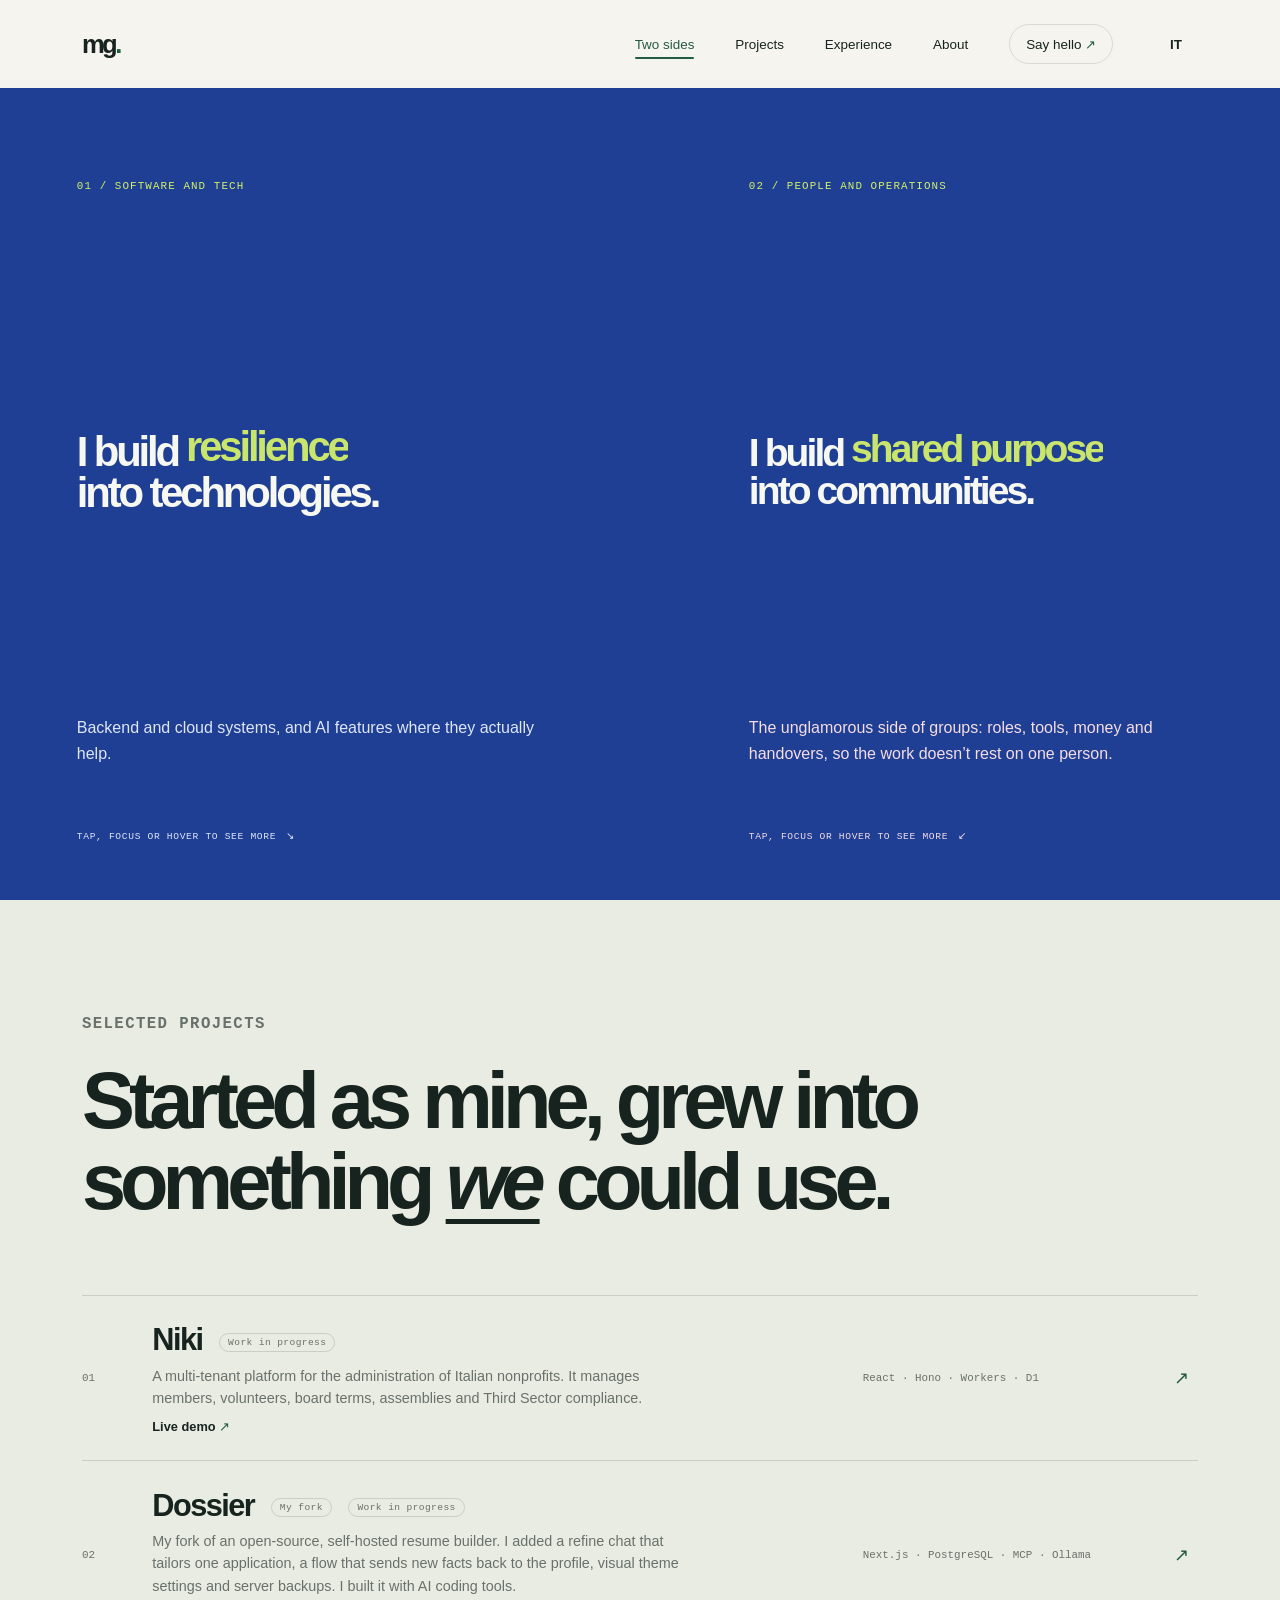
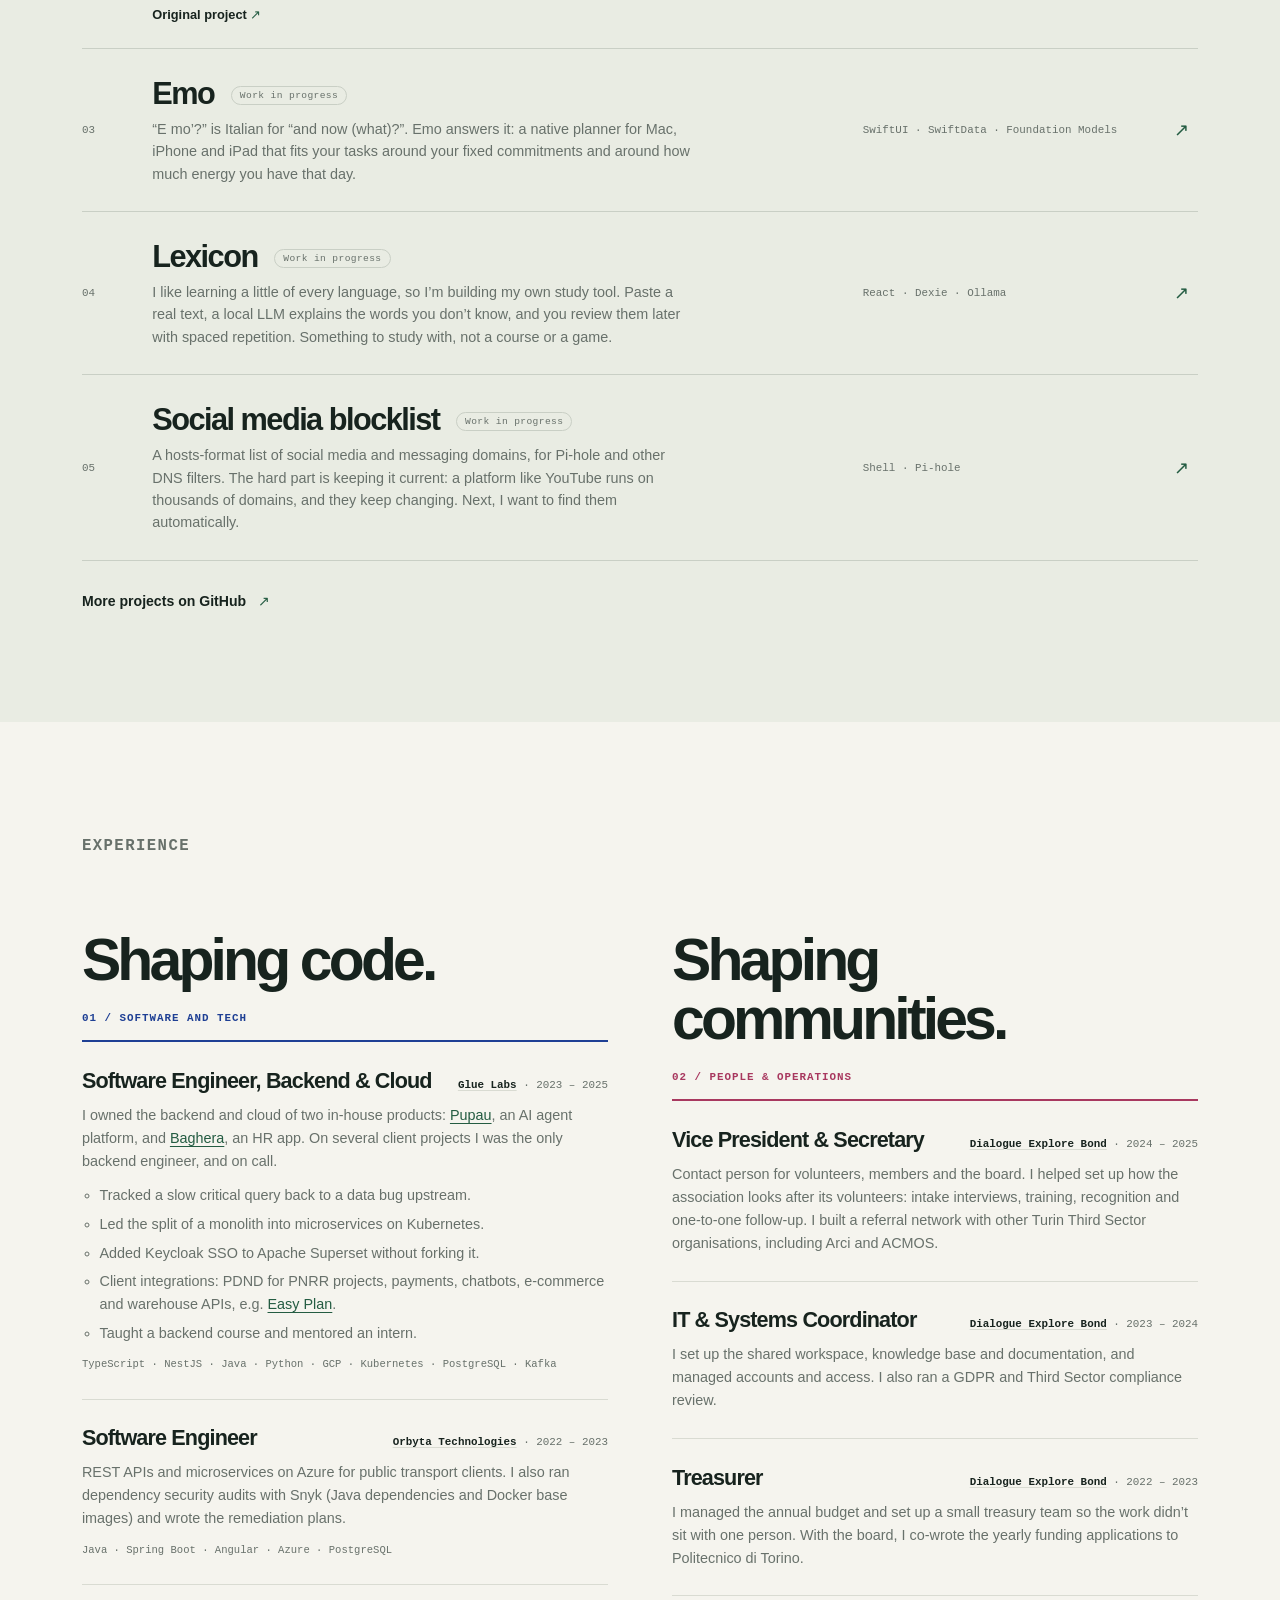
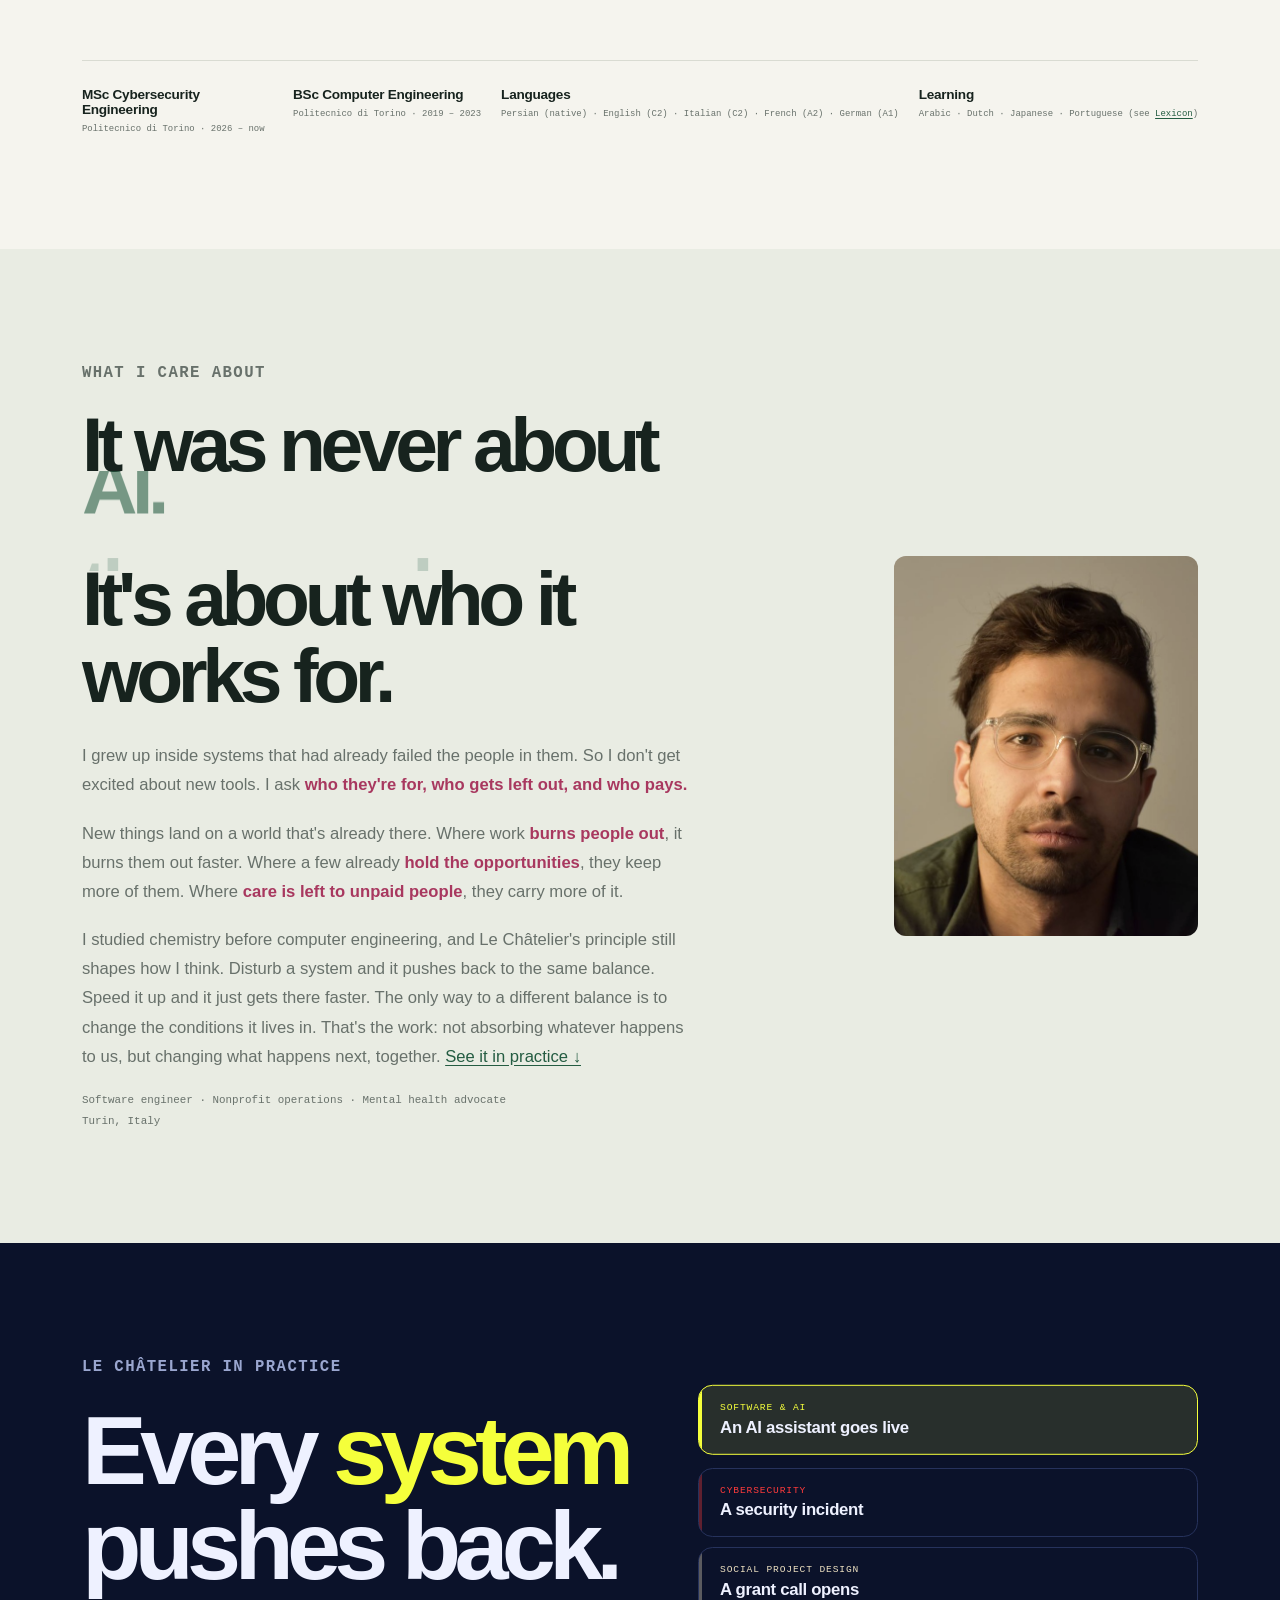
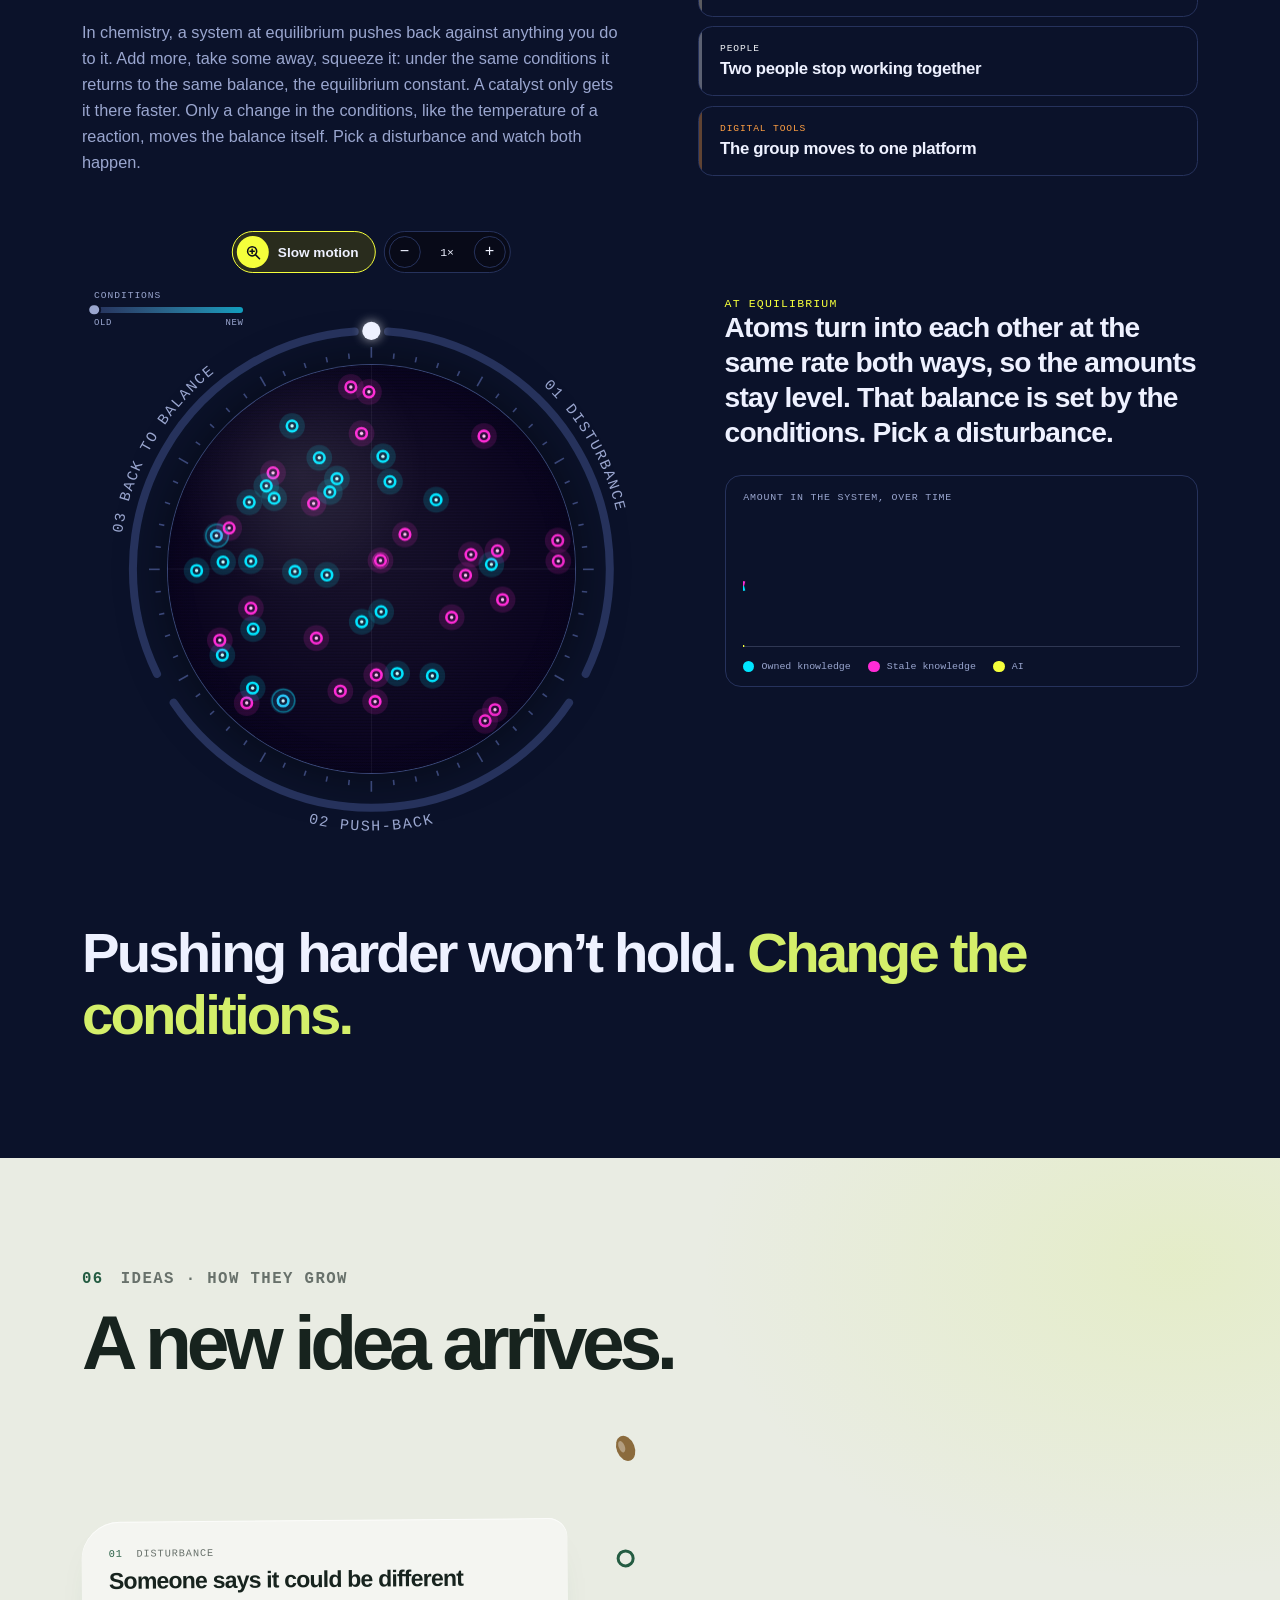
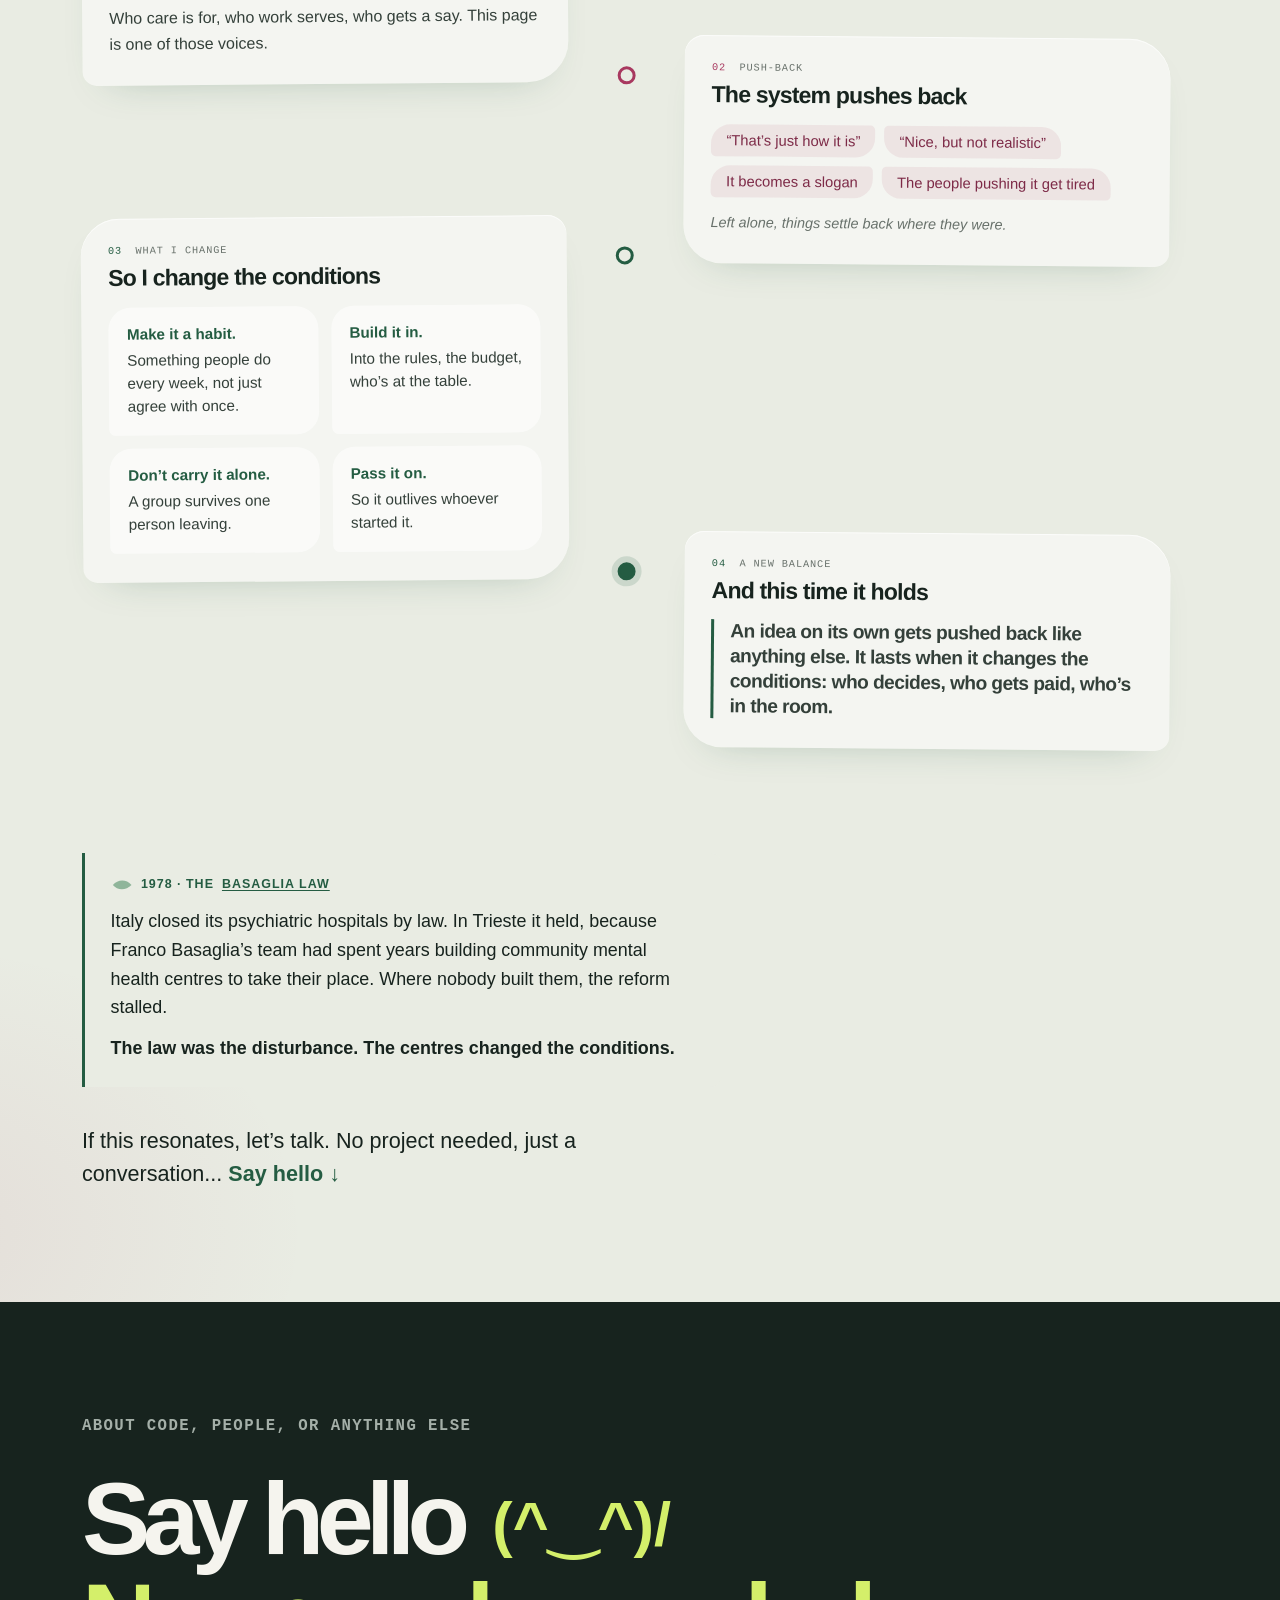
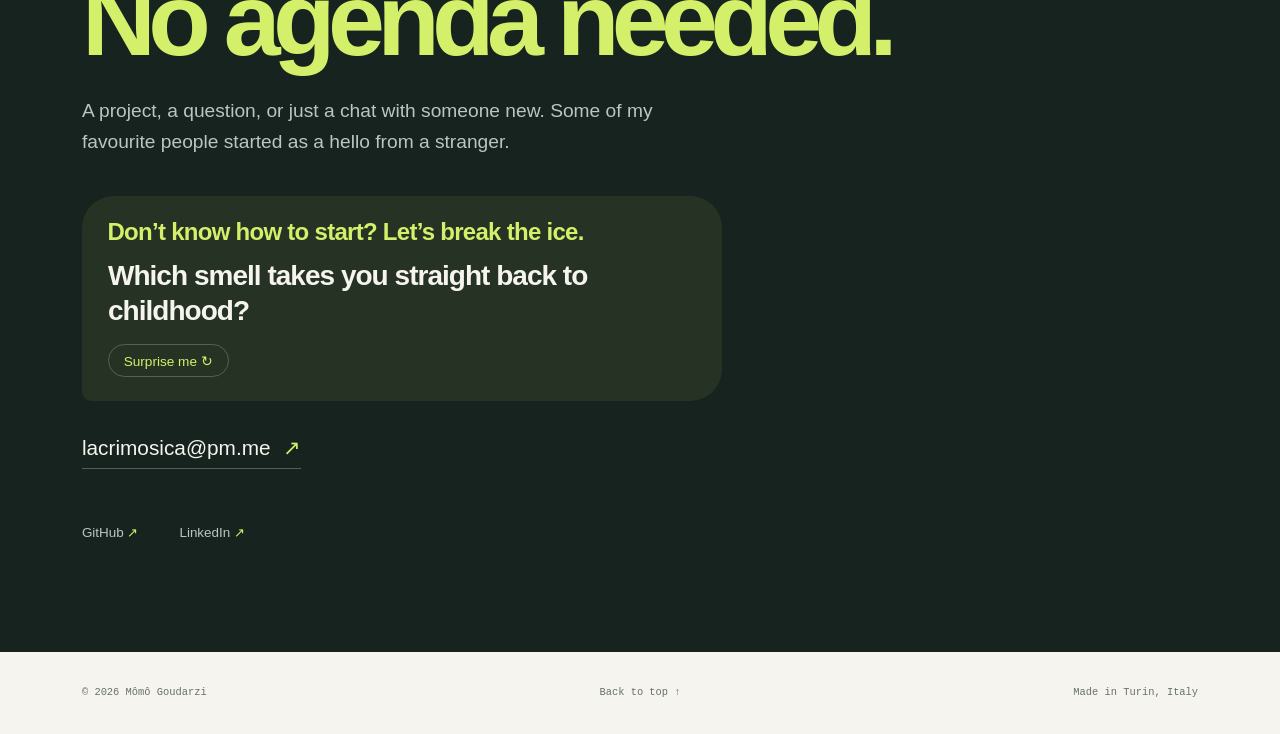
==== commit afa25c83: "Pin header with section highlight and scroll progress bar The header stays on screen, shrinks once y" ====
--- a/index.html
+++ b/index.html
@@ -15,9 +15,12 @@
       content="Backend &amp; cloud engineer: distributed systems, Kubernetes, production RAG and agents. Volunteer operations at a Turin nonprofit since 2022."
     >
     <meta property="og:url" content="https://lacrimosica.com/">
+    <link rel="alternate" hreflang="en" href="https://lacrimosica.com/">
+    <link rel="alternate" hreflang="it" href="https://lacrimosica.com/it/">
     <title>Mômô Goudarzi — Software Engineer &amp; Nonprofit Operations</title>
     <link rel="icon" type="image/svg+xml" href="/favicon.svg">
     <link rel="stylesheet" href="/styles.css">
+    <link rel="prefetch" href="/it/" as="document">
   </head>
   <body>
     <header class="site-header">
@@ -27,7 +30,8 @@
         <a href="#work">Projects</a>
         <a class="nav-optional" href="#experience">Experience</a>
         <a href="#story">About</a>
-        <a class="nav-contact" href="mailto:m.gdrzi77@gmail.com">Say hello <span aria-hidden="true">↗</span></a>
+        <a class="nav-contact" href="mailto:lacrimosica@pm.me">Say hello <span aria-hidden="true">↗</span></a>
+        <a class="nav-language" href="/it/" hreflang="it" aria-label="Leggi in italiano">IT</a>
       </nav>
     </header>
 
@@ -49,16 +53,16 @@
             data-side="technology"
             aria-pressed="false"
           >
-            <span class="identity-kicker">01 / TECHNOLOGY</span>
+            <span class="identity-kicker">01 / Software and Tech</span>
             <span class="identity-title">
               <span class="visually-hidden">I build reliability, clarity and resilience into technologies.</span>
-              <span aria-hidden="true">I build <span class="identity-concept-rotator" data-suffix="" data-subjects="reliability|clarity|resilience">reliability</span><br>into technologies.</span>
+              <span aria-hidden="true"><span class="identity-title-line">I build <span class="identity-concept-rotator" data-suffix="" data-subjects="reliability|clarity|resilience">reliability</span></span><br>into technologies.</span>
             </span>
-            <span class="identity-summary">I build dependable systems, from backend foundations to practical AI features.</span>
+            <span class="identity-summary">Backend and cloud systems, and AI features where they actually help.</span>
             <span class="identity-reveal">
-              <span class="reveal-copy">I built the backend and cloud for an AI agent platform. The work included retrieval, tools for agents, session handling, and background workflows between services.</span>
+              <span class="reveal-copy">Most recently, the backend and cloud of an AI agent platform: retrieval, agent tools, sessions, and the background jobs between services.</span>
             </span>
-            <span class="identity-hint">Hover, focus or tap to see more <span aria-hidden="true">↘</span></span>
+            <span class="identity-hint">Tap, focus or hover to see more <span aria-hidden="true">↘</span></span>
           </button>
 
           <button
@@ -67,16 +71,16 @@
             data-side="community"
             aria-pressed="false"
           >
-            <span class="identity-kicker">02 / PEOPLE &amp; OPERATIONS</span>
+            <span class="identity-kicker">02 / People and Operations</span>
             <span class="identity-title">
               <span class="visually-hidden">I build belonging, agency and shared purpose into communities.</span>
-              <span aria-hidden="true">I build <span class="identity-concept-rotator identity-concept-rotator--people" data-suffix="" data-subjects="belonging|agency|shared purpose">belonging</span><br>into communities.</span>
+              <span aria-hidden="true"><span class="identity-title-line">I build <span class="identity-concept-rotator identity-concept-rotator--people" data-suffix="" data-subjects="belonging|agency|shared purpose">belonging</span></span><br>into communities.</span>
             </span>
-            <span class="identity-summary">I make it easier for people to find support, contribute, and take responsibility.</span>
+            <span class="identity-summary">The unglamorous side of groups: roles, tools, money and handovers, so the work doesn’t rest on one person.</span>
             <span class="identity-reveal">
-              <span class="reveal-copy">At a free peer-support nonprofit, I set up the internal tools and built a referral network with other local organizations.</span>
+              <span class="reveal-copy">At a free peer-support nonprofit, I set up the internal tools and built a referral network with other local organisations.</span>
             </span>
-            <span class="identity-hint">Hover, focus or tap to see more <span aria-hidden="true">↙</span></span>
+            <span class="identity-hint">Tap, focus or hover to see more <span aria-hidden="true">↙</span></span>
           </button>
 
           <p class="visually-hidden" id="equilibrium-announce" aria-live="polite"></p>
@@ -86,13 +90,13 @@
       <section class="work section" id="work" aria-labelledby="work-title">
         <div class="section-heading">
           <p class="eyebrow">Selected projects</p>
-          <h2 id="work-title">Things I build<br>and use myself.</h2>
+          <h2 id="work-title">Started as mine, grew into something <em>we</em> could use.</h2>
         </div>
         <div class="project-list">
           <article class="project">
             <span class="project-number">01</span>
             <div class="project-main">
-              <h3 class="project-title"><a class="project-link" href="https://github.com/Lacrimosica/niki" target="_blank" rel="noreferrer">Niki</a></h3>
+              <h3 class="project-title"><a class="project-link" href="https://github.com/Lacrimosica/niki" target="_blank" rel="noreferrer">Niki</a> <span class="project-tag">Work in progress</span></h3>
               <p class="project-description">A multi-tenant platform for the administration of Italian nonprofits. It manages members, volunteers, board terms, assemblies and Third Sector compliance.</p>
               <a class="project-extra" href="https://niki-demo.lacrimosica.com" target="_blank" rel="noreferrer">Live demo <span aria-hidden="true">↗</span></a>
             </div>
@@ -102,7 +106,7 @@
           <article class="project">
             <span class="project-number">02</span>
             <div class="project-main">
-              <h3 class="project-title"><a class="project-link" href="https://github.com/Lacrimosica/dossier" target="_blank" rel="noreferrer">Dossier</a> <span class="project-tag">My fork</span></h3>
+              <h3 class="project-title">Dossier <span class="project-tag">My fork</span> <span class="project-tag">Work in progress</span></h3>
               <p class="project-description">My fork of an open-source, self-hosted resume builder. I added a refine chat that tailors one application, a flow that sends new facts back to the profile, visual theme settings and server backups. I built it with AI coding tools.</p>
               <a class="project-extra" href="https://github.com/AienTech/dossier" target="_blank" rel="noreferrer">Original project <span aria-hidden="true">↗</span></a>
             </div>
@@ -112,17 +116,17 @@
           <article class="project">
             <span class="project-number">03</span>
             <div class="project-main">
-              <h3 class="project-title"><a class="project-link" href="https://github.com/Lacrimosica/emo" target="_blank" rel="noreferrer">emo</a></h3>
-              <p class="project-description">A native planner for Mac, iPhone and iPad. It puts your tasks around your fixed commitments. Each day, you record your energy level, and the planner sets the tasks to match it.</p>
+              <h3 class="project-title"><a class="project-link" href="https://github.com/Lacrimosica/emo" target="_blank" rel="noreferrer">Emo</a> <span class="project-tag">Work in progress</span></h3>
+              <p class="project-description">“E mo’?” is Italian for “and now (what)?”. Emo answers it: a native planner for Mac, iPhone and iPad that fits your tasks around your fixed commitments and around how much energy you have that day.</p>
             </div>
             <span class="project-stack">SwiftUI · SwiftData · Foundation Models</span>
             <span class="project-arrow" aria-hidden="true">↗</span>
           </article>
-          <article class="project">
+          <article class="project" id="lexicon">
             <span class="project-number">04</span>
             <div class="project-main">
-              <h3 class="project-title"><a class="project-link" href="https://github.com/Lacrimosica/lexicon" target="_blank" rel="noreferrer">lexicon</a></h3>
-              <p class="project-description">A tool to learn languages. Paste a text, and a local LLM adds information to the words that you do not know. Then review these words with spaced repetition.</p>
+              <h3 class="project-title"><a class="project-link" href="https://github.com/Lacrimosica/lexicon" target="_blank" rel="noreferrer">Lexicon</a> <span class="project-tag">Work in progress</span></h3>
+              <p class="project-description">I like learning a little of every language, so I’m building my own study tool. Paste a real text, a local LLM explains the words you don’t know, and you review them later with spaced repetition. Something to study with, not a course or a game.</p>
             </div>
             <span class="project-stack">React · Dexie · Ollama</span>
             <span class="project-arrow" aria-hidden="true">↗</span>
@@ -130,8 +134,8 @@
           <article class="project">
             <span class="project-number">05</span>
             <div class="project-main">
-              <h3 class="project-title"><a class="project-link" href="https://github.com/Lacrimosica/social-media-domains-reference-list" target="_blank" rel="noreferrer">Social media blocklist</a></h3>
-              <p class="project-description">A list of social media and messaging domains in hosts format, for Pi-hole and other DNS filters. Use it to block social media on a network.</p>
+              <h3 class="project-title"><a class="project-link" href="https://github.com/Lacrimosica/social-media-domains-reference-list" target="_blank" rel="noreferrer">Social media blocklist</a> <span class="project-tag">Work in progress</span></h3>
+              <p class="project-description">A hosts-format list of social media and messaging domains, for Pi-hole and other DNS filters. The hard part is keeping it current: a platform like YouTube runs on thousands of domains, and they keep changing. Next, I want to find them automatically.</p>
             </div>
             <span class="project-stack">Shell · Pi-hole</span>
             <span class="project-arrow" aria-hidden="true">↗</span>
@@ -144,63 +148,64 @@
 
       <section class="experience section" id="experience" aria-labelledby="experience-title">
         <div class="section-heading">
-          <p class="eyebrow">Experience</p>
-          <h2 id="experience-title">Backend work<br>and nonprofit work.</h2>
+          <p class="eyebrow" id="experience-title">Experience</p>
         </div>
 
         <div class="experience-columns">
           <div class="experience-column experience-column--technology">
-            <h3 class="experience-kicker">01 / Software &amp; teaching</h3>
+            <h3 class="experience-phrase">Shaping code.</h3>
+            <h3 class="experience-kicker">01 / Software and Tech</h3>
             <ol class="experience-list">
               <li class="experience-item">
                 <div class="experience-head">
                   <h4 class="experience-role">Software Engineer, Backend &amp; Cloud</h4>
-                  <span class="experience-meta">Glue Labs · 2023 – 2025</span>
-                </div>
-                <p>I owned the backend and cloud of two in-house products: <a class="text-link-inline" href="https://pupau.ai" target="_blank" rel="noreferrer">Pupau</a>, an AI agent platform, and Baghera, an HR platform. I was also the only backend engineer on 5+ client projects, and on call.</p>
+                  <span class="experience-meta"><a class="experience-org" href="https://glue-labs.com" target="_blank" rel="noreferrer">Glue Labs</a> · 2023 – 2025</span>
+                </div>
+                <p>I owned the backend and cloud of two in-house products: <a class="text-link-inline" href="https://pupau.ai" target="_blank" rel="noreferrer">Pupau</a>, an AI agent platform, and <a class="text-link-inline" href="https://apps.apple.com/it/app/baghera-hr/id6449086600" target="_blank" rel="noreferrer">Baghera</a>, an HR app. On several client projects I was the only backend engineer, and on call.</p>
                 <ul class="experience-points">
-                  <li>Made a critical query ~90% faster by tracing it to a data bug upstream.</li>
+                  <li>Tracked a slow critical query back to a data bug upstream.</li>
                   <li>Led the split of a monolith into microservices on Kubernetes.</li>
                   <li>Added Keycloak SSO to Apache Superset without forking it.</li>
-                  <li>Client integrations: PDND for PNRR projects, payments, chatbots, e-commerce and warehouse APIs. One public example is <a class="text-link-inline" href="https://easy-plan.app/" target="_blank" rel="noreferrer">Easy Plan</a>.</li>
-                  <li>Taught a backend course to 20+ developers and mentored an intern.</li>
+                  <li>Client integrations: PDND for PNRR projects, payments, chatbots, e-commerce and warehouse APIs, e.g. <a class="text-link-inline" href="https://easy-plan.app/" target="_blank" rel="noreferrer">Easy Plan</a>.</li>
+                  <li>Taught a backend course and mentored an intern.</li>
                 </ul>
                 <p class="experience-stack">TypeScript · NestJS · Java · Python · GCP · Kubernetes · PostgreSQL · Kafka</p>
               </li>
               <li class="experience-item">
                 <div class="experience-head">
                   <h4 class="experience-role">Software Engineer</h4>
-                  <span class="experience-meta">Orbyta Technologies · 2022 – 2023</span>
-                </div>
-                <p>I built REST APIs and microservices on Microsoft Azure for public transport clients. I led dependency security audits with Snyk on 4+ production codebases (Java dependency trees and Docker base images). The client teams adopted my prioritized remediation reports.</p>
+                  <span class="experience-meta"><a class="experience-org" href="https://orbyta.it" target="_blank" rel="noreferrer">Orbyta Technologies</a> · 2022 – 2023</span>
+                </div>
+                <p>REST APIs and microservices on Azure for public transport clients. I also ran dependency security audits with Snyk (Java dependencies and Docker base images) and wrote the remediation plans.</p>
                 <p class="experience-stack">Java · Spring Boot · Angular · Azure · PostgreSQL</p>
               </li>
             </ol>
           </div>
 
           <div class="experience-column experience-column--community">
+            <h3 class="experience-phrase">Shaping communities.</h3>
             <h3 class="experience-kicker">02 / People &amp; operations</h3>
             <ol class="experience-list">
               <li class="experience-item">
                 <div class="experience-head">
                   <h4 class="experience-role">Vice President &amp; Secretary</h4>
-                  <span class="experience-meta">Dialogue Explore Bond · 2024 – 2025</span>
-                </div>
-                <p>I was the contact person for ~50 volunteers, members and board members. I helped create the volunteer HR area, which did not exist before: intake interviews, training, recognition and growth paths with one-to-one follow-up. Volunteers moving into board roles went from ~2 to ~6 a year. I built a referral network with 7 Turin Third Sector organizations, including Arci and ACMOS, and it is still active.</p>
+                  <span class="experience-meta"><a class="experience-org" href="https://www.dialogueexplorebond.it" target="_blank" rel="noreferrer">Dialogue Explore Bond</a> · 2024 – 2025</span>
+                </div>
+                <p>Contact person for volunteers, members and the board. I helped set up how the association looks after its volunteers: intake interviews, training, recognition and one-to-one follow-up. I built a referral network with other Turin Third Sector organisations, including Arci and ACMOS.</p>
               </li>
               <li class="experience-item">
                 <div class="experience-head">
                   <h4 class="experience-role">IT &amp; Systems Coordinator</h4>
-                  <span class="experience-meta">Dialogue Explore Bond · 2023 – 2024</span>
-                </div>
-                <p>I set up the workspace, knowledge base and documentation, and managed accounts for ~50 users with documented onboarding and offboarding. I met the non-technical volunteers one by one, and active use of the tools went from ~5 to ~30 volunteers in 12 months. I also ran a full GDPR and Third Sector compliance review and handed it to my successor.</p>
+                  <span class="experience-meta"><a class="experience-org" href="https://www.dialogueexplorebond.it" target="_blank" rel="noreferrer">Dialogue Explore Bond</a> · 2023 – 2024</span>
+                </div>
+                <p>I set up the shared workspace, knowledge base and documentation, and managed accounts and access. I also ran a GDPR and Third Sector compliance review.</p>
               </li>
               <li class="experience-item">
                 <div class="experience-head">
                   <h4 class="experience-role">Treasurer</h4>
-                  <span class="experience-meta">Dialogue Explore Bond · 2022 – 2023</span>
-                </div>
-                <p>I managed the ~€7,500 annual budget and built a treasury team, which did not exist before, then trained the volunteers who took it over. With the board, I co-wrote the yearly funding applications to Politecnico di Torino (up to ~€10,000) and kept audit-ready records for the funds.</p>
+                  <span class="experience-meta"><a class="experience-org" href="https://www.dialogueexplorebond.it" target="_blank" rel="noreferrer">Dialogue Explore Bond</a> · 2022 – 2023</span>
+                </div>
+                <p>I managed the annual budget and set up a small treasury team so the work didn’t sit with one person. With the board, I co-wrote the yearly funding applications to Politecnico di Torino.</p>
               </li>
             </ol>
           </div>
@@ -213,18 +218,22 @@
           </div>
           <div>
             <dt>BSc Computer Engineering</dt>
-            <dd>Politecnico di Torino · 2019 – 2023 · 97/110</dd>
+            <dd>Politecnico di Torino · 2019 – 2023</dd>
           </div>
           <div>
             <dt>Languages</dt>
-            <dd>Persian (native) · English (C2) · Italian (C2) · French (A2)</dd>
+            <dd>Persian (native) · English (C2) · Italian (C2) · French (A2) · German (A1)</dd>
+          </div>
+          <div>
+            <dt>Learning</dt>
+            <dd>Arabic · Dutch · Japanese · Portuguese (see <a class="text-link-inline" href="#lexicon">Lexicon</a>)</dd>
           </div>
         </dl>
       </section>
 
       <section class="story-section section" id="story" aria-labelledby="story-title">
         <div class="story-copy">
-          <p class="eyebrow">Why I build</p>
+          <p class="eyebrow">What I care about</p>
           <h2 id="story-title" aria-label="It was never about the technology. It's about who it works for.">
             <span aria-hidden="true">It was never about</span><br>
             <span class="story-rotator" aria-hidden="true" data-subjects="AI|the power loom|the assembly line|the printing press|the internet|the smartphone|the algorithm|the app">AI.</span><br>
@@ -260,7 +269,6 @@
           <div class="portrait-media">
             <img src="/assets/momo.jpg" alt="Mômô Goudarzi" width="1152" height="768">
           </div>
-          <figcaption>Mômô Goudarzi</figcaption>
         </figure>
       </section>
 
@@ -494,11 +502,11 @@
 
 
 
-        <p class="lab-mantra">Don’t fight the push-back. <span>Change the conditions.</span></p>
+        <p class="lab-mantra">Pushing harder won’t hold. <span>Change the conditions.</span></p>
       </section>
 
       <section class="manifesto section" id="manifesto" aria-labelledby="manifesto-title">
-        <p class="manifesto-kicker"><span>06</span> Ideas · this page</p>
+        <p class="manifesto-kicker"><span>06</span> Ideas · how they grow</p>
         <h2 class="manifesto-title" id="manifesto-title">A new idea arrives.</h2>
         <ol class="manifesto-path">
           <li class="milestone">
@@ -537,20 +545,27 @@
             <p class="manifesto-principle">An idea on its own gets pushed back like anything else. It lasts when it changes the conditions: who decides, who gets paid, who’s in the room.</p>
           </li>
         </ol>
-        <p class="manifesto-note">In 1978, Italy closed its psychiatric hospitals with the <a href="https://en.wikipedia.org/wiki/Law_180" target="_blank" rel="noreferrer">Basaglia law</a>. It held in Trieste, where Franco Basaglia’s team had spent years building community mental health centres to replace them. Where nobody built those services, the reform stalled. The law was the disturbance. The centres changed the conditions.</p>
-        <p class="manifesto-invite">If this resonates, let’s talk. No project needed, just a conversation :) <a href="#contact">Say hello ↓</a></p>
+        <aside class="manifesto-note" aria-labelledby="basaglia-title">
+          <p class="manifesto-note-kicker" id="basaglia-title">
+            <svg viewBox="-2 -8 24 16" aria-hidden="true"><path d="M0 0 C5 -6 14 -7 20 0 C14 6 5 6 0 0 Z"/></svg>
+            1978 · The <a href="https://en.wikipedia.org/wiki/Law_180" target="_blank" rel="noreferrer">Basaglia law</a>
+          </p>
+          <p>Italy closed its psychiatric hospitals by law. In Trieste it held, because Franco Basaglia’s team had spent years building community mental health centres to take their place. Where nobody built them, the reform stalled.</p>
+          <p class="manifesto-note-point">The law was the disturbance. The centres changed the conditions.</p>
+        </aside>
+        <p class="manifesto-invite">If this resonates, let’s talk. No project needed, just a conversation... <a href="#contact">Say hello ↓</a></p>
       </section>
 
       <section class="contact section" id="contact" data-cursor="ink" aria-labelledby="contact-title">
-        <p class="eyebrow">Technology, people, or neither</p>
-        <h2 id="contact-title">Say <span class="contact-hello">hello <span class="contact-face">:3</span></span><br><span>No agenda needed.</span></h2>
-        <p class="contact-lead">A project, a question, or just a chat with someone new. Some of my favourite people started as a random message, or a random encounter.</p>
+        <p class="eyebrow">About code, people, or anything else</p>
+        <h2 id="contact-title" aria-label="Say hello. No agenda needed.">Say <span class="contact-hello">hello <span class="contact-face" aria-hidden="true">(^‿^)/</span></span><br><span>No agenda needed.</span></h2>
+        <p class="contact-lead">A project, a question, or just a chat with someone new. Some of my favourite people started as a hello from a stranger.</p>
         <div class="icebreaker">
           <p class="icebreaker-label">Don’t know how to start? Let’s break the ice.</p>
           <p class="icebreaker-question" aria-live="polite">How do you squeeze the toothpaste: from the end, or from the middle?</p>
           <button class="icebreaker-shuffle" type="button" hidden>Surprise me ↻</button>
         </div>
-        <a class="contact-link" href="mailto:m.gdrzi77@gmail.com?subject=Hello%20from%20your%20website&amp;body=Hi%20M%C3%B4m%C3%B4%2C%0A%0AI%20came%20across%20your%20website%20and%20wanted%20to%20say%20hello.%0A%0AA%20little%20about%20me%3A%20%0A%0AIcebreaker%3A%20How%20do%20you%20squeeze%20the%20toothpaste%3A%20from%20the%20end%2C%20or%20from%20the%20middle%3F%0AMy%20answer%3A%20%0A%0ATalk%20soon%2C%0A">m.gdrzi77@gmail.com <span aria-hidden="true">↗</span></a>
+        <a class="contact-link" href="mailto:lacrimosica@pm.me?subject=Hello%20from%20your%20website&amp;body=Hi%20M%C3%B4m%C3%B4%2C%0A%0AI%20came%20across%20your%20website%20and%20wanted%20to%20say%20hello.%0A%0AA%20little%20about%20me%3A%20%0A%0AIcebreaker%3A%20How%20do%20you%20squeeze%20the%20toothpaste%3A%20from%20the%20end%2C%20or%20from%20the%20middle%3F%0AMy%20answer%3A%20%0A%0ATalk%20soon%2C%0A">lacrimosica@pm.me <span aria-hidden="true">↗</span></a>
         <div class="social-links">
           <a href="https://github.com/Lacrimosica" target="_blank" rel="noreferrer">GitHub <span aria-hidden="true">↗</span></a>
           <a href="https://www.linkedin.com/in/51226189" target="_blank" rel="noreferrer">LinkedIn <span aria-hidden="true">↗</span></a>
@@ -569,6 +584,7 @@
     <script type="module" src="/js/lab.js"></script>
     <script type="module" src="/js/rotator.js"></script>
     <script type="module" src="/js/manifesto-path.js"></script>
+    <script type="module" src="/js/nav-progress.js"></script>
     <script type="module" src="/js/icebreaker.js"></script>
   </body>
 </html>
--- a/styles.css
+++ b/styles.css
@@ -1,3 +1,10 @@
+/* Language switch (EN ⇄ IT) is a full page navigation. Cross-document view
+   transitions cross-fade the old page into the new one instead of flashing
+   blank, so switching language feels like one continuous page. */
+@view-transition {
+  navigation: auto;
+}
+
 :root {
   color-scheme: light;
   --paper: #f5f4ee;
@@ -6,6 +13,9 @@
   --line: #d9dbd2;
   --green: #245c42;
   --lime: #d4ef6a;
+  /* The pinned header: full height at the top, slimmer once you scroll. */
+  --header-h: 5.5rem;
+  --header-compact-h: 3.4rem;
   /* Hero phases, coloured like the cobalt chloride equilibrium:
      [Co(H2O)6]2+ rose ⇌ [CoCl4]2- blue, violet in between. */
   --tech: #1e3f94;
@@ -53,6 +63,13 @@
   margin: 0;
   background: var(--paper);
   color: var(--ink);
+  animation: page-fade-in 520ms ease-out both;
+}
+
+@keyframes page-fade-in {
+  from {
+    opacity: 0;
+  }
 }
 
 a {
@@ -73,9 +90,49 @@
   padding-inline: var(--gutter);
 }
 
+/* The header is pinned. The body keeps room for its full height, so
+   shrinking it never shifts the page under the reader. */
+html {
+  scroll-padding-top: var(--header-h);
+}
+
+body {
+  padding-top: var(--header-h);
+}
+
 .site-header {
-  height: 5.5rem;
-  border-bottom: 1px solid var(--line);
+  position: fixed;
+  inset: 0 0 auto 0;
+  z-index: 100;
+  height: var(--header-h);
+  background: var(--paper);
+  transition: height 320ms ease;
+}
+
+.site-header.is-compact {
+  height: var(--header-compact-h);
+}
+
+.site-header .wordmark {
+  transition: font-size 320ms ease;
+}
+
+.site-header.is-compact .wordmark {
+  font-size: 1.2rem;
+}
+
+/* A thin bar along the bottom edge that fills with the page
+   (js/nav-progress.js sets the scale). */
+.nav-progress {
+  position: absolute;
+  left: 0;
+  right: 0;
+  bottom: 0;
+  height: 2px;
+  background: var(--green);
+  transform-origin: 0 50%;
+  transform: scaleX(0);
+  pointer-events: none;
 }
 
 .wordmark {
@@ -110,10 +167,37 @@
   color: var(--green);
 }
 
+/* The section you are reading is marked in the header. */
+.site-header nav a[aria-current="true"] {
+  color: var(--green);
+  position: relative;
+}
+
+.site-header nav a[aria-current="true"]::after {
+  content: "";
+  position: absolute;
+  left: 0;
+  right: 0;
+  bottom: -0.45rem;
+  height: 2px;
+  border-radius: 2px;
+  background: var(--green);
+}
+
 .nav-contact {
   padding: 0.7rem 1rem;
   border: 1px solid var(--line);
   border-radius: 99px;
+}
+
+.nav-language {
+  min-width: 44px;
+  min-height: 44px;
+  display: inline-flex;
+  align-items: center;
+  justify-content: center;
+  border-radius: 99px;
+  font-weight: 700;
 }
 
 .nav-contact span,
@@ -128,7 +212,7 @@
   margin: 1.65rem 0 0;
   font-family: -apple-system, BlinkMacSystemFont, "Segoe UI", sans-serif;
   font-size: clamp(3.4rem, 8.3vw, 7.6rem);
-  font-weight: 600;
+  font-weight: 700;
   letter-spacing: -0.075em;
   line-height: 0.99;
 }
@@ -137,7 +221,8 @@
   margin: 0;
   color: var(--muted);
   font-family: ui-monospace, SFMono-Regular, Menlo, monospace;
-  font-size: 0.68rem;
+  font-size: 0.98rem;
+  font-weight: 600;
   letter-spacing: 0.09em;
   line-height: 1.6;
   text-transform: uppercase;
@@ -169,8 +254,19 @@
 
 .section-heading h2 {
   margin: -0.5rem 0 0;
-  font-size: clamp(2.5rem, 5vw, 4.5rem);
-  line-height: 1.05;
+  font-size: clamp(3rem, 6.2vw, 5.6rem);
+  font-weight: 700;
+  line-height: 1.02;
+}
+
+.work .section-heading {
+  grid-template-columns: 1fr;
+}
+
+#work-title em {
+  text-decoration: underline;
+  text-decoration-thickness: 0.06em;
+  text-underline-offset: 0.12em;
 }
 
 .project-list {
@@ -283,6 +379,15 @@
   margin-top: 4.5rem;
 }
 
+.experience-phrase {
+  margin: 0 0 1.4rem;
+  font-family: -apple-system, BlinkMacSystemFont, "Segoe UI", sans-serif;
+  font-size: clamp(2.5rem, 4.6vw, 4.2rem);
+  font-weight: 600;
+  letter-spacing: -0.065em;
+  line-height: 1;
+}
+
 .experience-kicker {
   margin: 0;
   padding-bottom: 1rem;
@@ -329,6 +434,21 @@
   letter-spacing: -0.04em;
 }
 
+.experience-org {
+  color: var(--ink);
+  font-weight: 700;
+  text-decoration: underline;
+  text-decoration-color: var(--line);
+  text-underline-offset: 0.2em;
+  transition: color 160ms ease, text-decoration-color 160ms ease;
+}
+
+.experience-org:hover,
+.experience-org:focus-visible {
+  color: var(--green);
+  text-decoration-color: currentColor;
+}
+
 .experience-meta,
 .experience-stack,
 .experience-education dd {
@@ -372,21 +492,34 @@
 
 .experience-education {
   display: grid;
-  grid-template-columns: repeat(3, minmax(0, 1fr));
-  gap: 1.5rem clamp(2rem, 5vw, 5rem);
+  grid-template-columns: repeat(4, auto);
+  justify-content: space-between;
+  gap: 1.5rem 1.25rem;
   margin: 4rem 0 0;
   padding-top: 1.6rem;
   border-top: 1px solid var(--line);
 }
 
 .experience-education dt {
-  font-size: 0.95rem;
+  font-size: 0.85rem;
   font-weight: 600;
   letter-spacing: -0.02em;
 }
 
 .experience-education dd {
   margin: 0.3rem 0 0;
+  font-size: 0.56rem;
+  white-space: nowrap;
+}
+
+@media (max-width: 1200px) {
+  .experience-education {
+    grid-template-columns: repeat(2, minmax(0, 1fr));
+  }
+
+  .experience-education dd {
+    white-space: normal;
+  }
 }
 
 .visually-hidden {
@@ -413,6 +546,7 @@
   min-height: min(52rem, calc(100svh - 5.5rem));
   overflow: hidden;
   background: var(--tech);
+  touch-action: pan-y;
 }
 
 .identity-split::before {
@@ -513,6 +647,7 @@
   z-index: 2;
   display: flex;
   min-width: 0;
+  min-height: 44px;
   flex-direction: column;
   align-items: flex-start;
   justify-content: flex-end;
@@ -522,6 +657,7 @@
   color: #f7f8f2;
   cursor: pointer;
   text-align: left;
+  touch-action: pan-y;
   transition: background-color 240ms ease;
 }
 
@@ -816,8 +952,8 @@
 .story-copy h2 {
   margin: 1.25rem 0 1.75rem;
   font-family: -apple-system, BlinkMacSystemFont, "Segoe UI", sans-serif;
-  font-size: clamp(2.5rem, 5vw, 4.7rem);
-  font-weight: 600;
+  font-size: clamp(3rem, 6vw, 5.6rem);
+  font-weight: 700;
   letter-spacing: -0.07em;
   line-height: 1;
 }
@@ -843,7 +979,23 @@
 }
 
 .identity-concept-rotator--people {
-  color: #ffd6e4;
+  color: #d4ef6a;
+}
+
+/* "I build <word>" stays on one line, so each title is two lines. The type
+   scales with the panel width so the longest word ("shared purpose") fits. */
+@media (min-width: 701px) {
+  .identity-panel {
+    container-type: inline-size;
+  }
+
+  .identity-title {
+    font-size: clamp(1.9rem, 8.6cqi, 4.3rem);
+  }
+
+  .identity-title-line {
+    white-space: nowrap;
+  }
 }
 
 .identity-concept-rotator .story-rotator-sizer {
@@ -886,9 +1038,10 @@
   line-height: 1.75;
 }
 
+/* Highlights in the people colour, not green, so they don't read as links. */
 .story-copy strong {
-  color: inherit;
-  font-weight: 600;
+  color: var(--people);
+  font-weight: 700;
 }
 
 .story-signoff {
@@ -946,8 +1099,8 @@
 
 .lab h2 {
   margin: 1.4rem 0 0;
-  font-size: clamp(2.8rem, 7vw, 6.4rem);
-  font-weight: 600;
+  font-size: clamp(3rem, 7.6vw, 7rem);
+  font-weight: 700;
   letter-spacing: -0.07em;
   line-height: 0.98;
 }
@@ -1930,7 +2083,8 @@
   margin: 0;
   color: var(--muted);
   font-family: ui-monospace, SFMono-Regular, Menlo, monospace;
-  font-size: 0.68rem;
+  font-size: 0.98rem;
+  font-weight: 600;
   letter-spacing: 0.09em;
   text-transform: uppercase;
 }
@@ -1943,8 +2097,8 @@
 .manifesto-title {
   margin: 1rem 0 2.2rem;
   font-family: -apple-system, BlinkMacSystemFont, "Segoe UI", sans-serif;
-  font-size: clamp(2.5rem, 5vw, 4.7rem);
-  font-weight: 600;
+  font-size: clamp(3rem, 6vw, 5.6rem);
+  font-weight: 700;
   letter-spacing: -0.07em;
   line-height: 1;
 }
@@ -1959,7 +2113,7 @@
   column-gap: var(--gap);
   max-width: 68rem;
   margin: 0;
-  padding: 6.5rem 0 4rem; /* room for the seed above and the grapes below */
+  padding: 6.5rem 0 4.5rem; /* room for the seed above and the grapes below */
   list-style: none;
 }
 
@@ -2185,11 +2339,45 @@
 }
 
 .manifesto-note {
-  max-width: 44rem;
-  margin: 1.4rem 0 0;
-  color: var(--muted);
-  font-size: 0.92rem;
+  max-width: 40rem;
+  margin: 2rem 0 0;
+  padding: 1.4rem 1.6rem 1.5rem;
+  border-left: 3px solid var(--green);
+  border-radius: 0 0.75rem 0.75rem 0;
+  background: #e9ece3;
+  color: var(--ink);
+  font-size: clamp(1.02rem, 1.4vw, 1.12rem);
   line-height: 1.6;
+}
+
+.manifesto-note p {
+  margin: 0;
+}
+
+.manifesto-note p + p {
+  margin-top: 0.75rem;
+}
+
+.manifesto-note-kicker {
+  display: flex;
+  align-items: center;
+  gap: 0.5rem;
+  color: var(--green);
+  font-size: 0.78rem;
+  font-weight: 700;
+  letter-spacing: 0.08em;
+  text-transform: uppercase;
+}
+
+.manifesto-note-kicker svg {
+  width: 1.4rem;
+  height: 1rem;
+  flex: 0 0 auto;
+  fill: #8fb59a;
+}
+
+.manifesto-note-point {
+  font-weight: 600;
 }
 
 .manifesto-note a {
@@ -2263,16 +2451,19 @@
   color: var(--lime);
 }
 
-/* "hello :3" stays on one line, and the face keeps normal spacing. */
 .contact h2 .contact-hello {
   color: inherit;
   white-space: nowrap;
 }
 
+/* The waving face stays small and lime, with normal spacing so the
+   brackets don't collapse into the tight headline tracking. */
 .contact h2 .contact-face {
-  margin-left: 0.12em;
+  margin-left: 0.15em;
   color: var(--lime);
+  font-size: 0.6em;
   letter-spacing: 0;
+  vertical-align: 0.15em;
 }
 
 .contact-lead {
@@ -2447,8 +2638,9 @@
 }
 
 @media (max-width: 700px) {
-  .site-header {
-    height: 4.5rem;
+  :root {
+    --header-h: 4.5rem;
+    --header-compact-h: 3.1rem;
   }
 
   .site-header nav {
@@ -2547,7 +2739,7 @@
   }
 
   .section-heading h2 {
-    font-size: clamp(2.5rem, 9vw, 4rem);
+    font-size: clamp(2.9rem, 10vw, 4.8rem);
   }
 
   .story-section {
@@ -2556,7 +2748,7 @@
   }
 
   .story-copy h2 {
-    font-size: clamp(2.6rem, 9vw, 4rem);
+    font-size: clamp(2.9rem, 10vw, 4.6rem);
   }
 
   .story-portrait {
@@ -2577,6 +2769,10 @@
   .experience-education {
     grid-template-columns: 1fr;
     margin-top: 3rem;
+  }
+
+  .experience-education dd {
+    font-size: 0.68rem;
   }
 
   .experience-item p {
@@ -2623,6 +2819,15 @@
     transition-duration: 0.01ms !important;
   }
 
+  ::view-transition-old(root),
+  ::view-transition-new(root) {
+    animation-duration: 0.01ms !important;
+  }
+
+  body {
+    animation: none;
+  }
+
   .identity-split::before,
   .wave-ripple,
   .lab.is-autoplay .lab-pick[aria-pressed="true"]::after {
@@ -2657,4 +2862,19 @@
   .nav-optional {
     display: none;
   }
-}
+
+  .site-header nav {
+    gap: 0.4rem;
+  }
+
+  .site-header nav a {
+    min-height: 44px;
+    display: inline-flex;
+    align-items: center;
+  }
+
+  .identity-panel,
+  .identity-panel--community {
+    min-height: 31rem;
+  }
+}
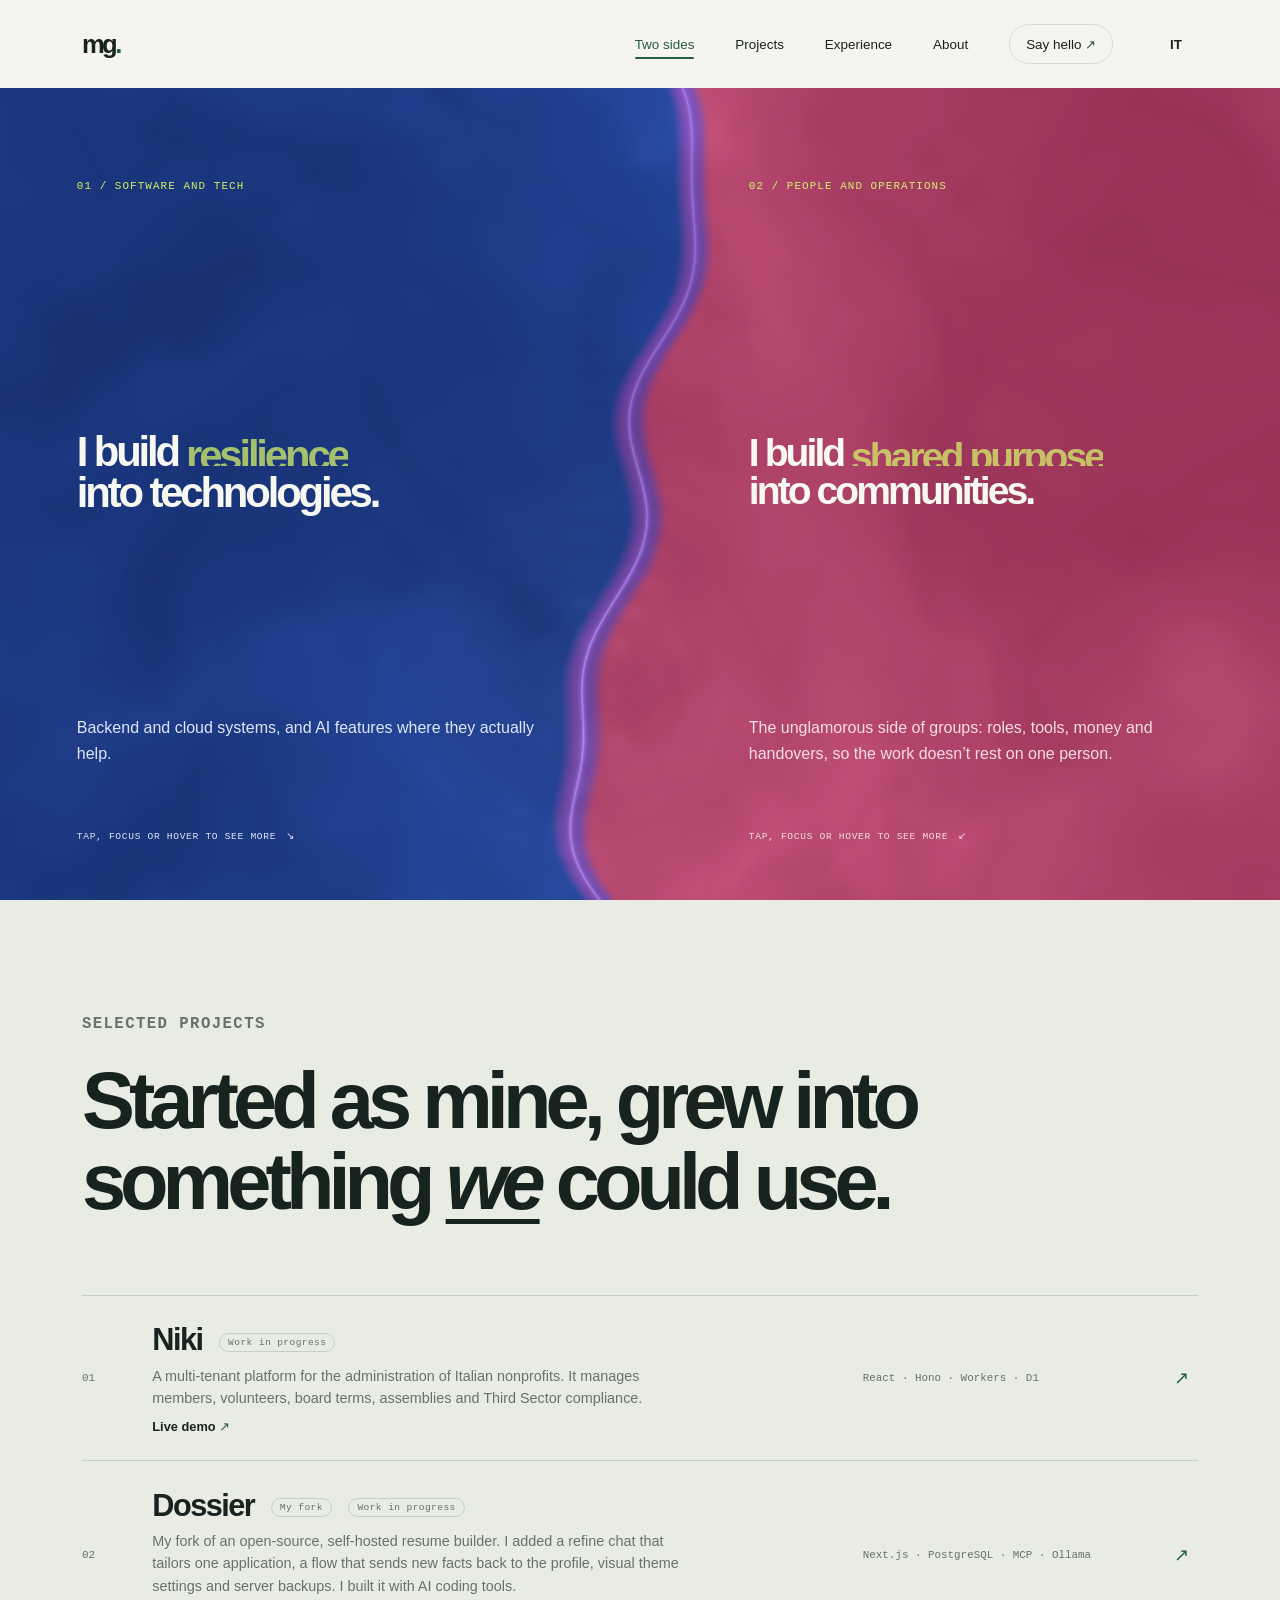
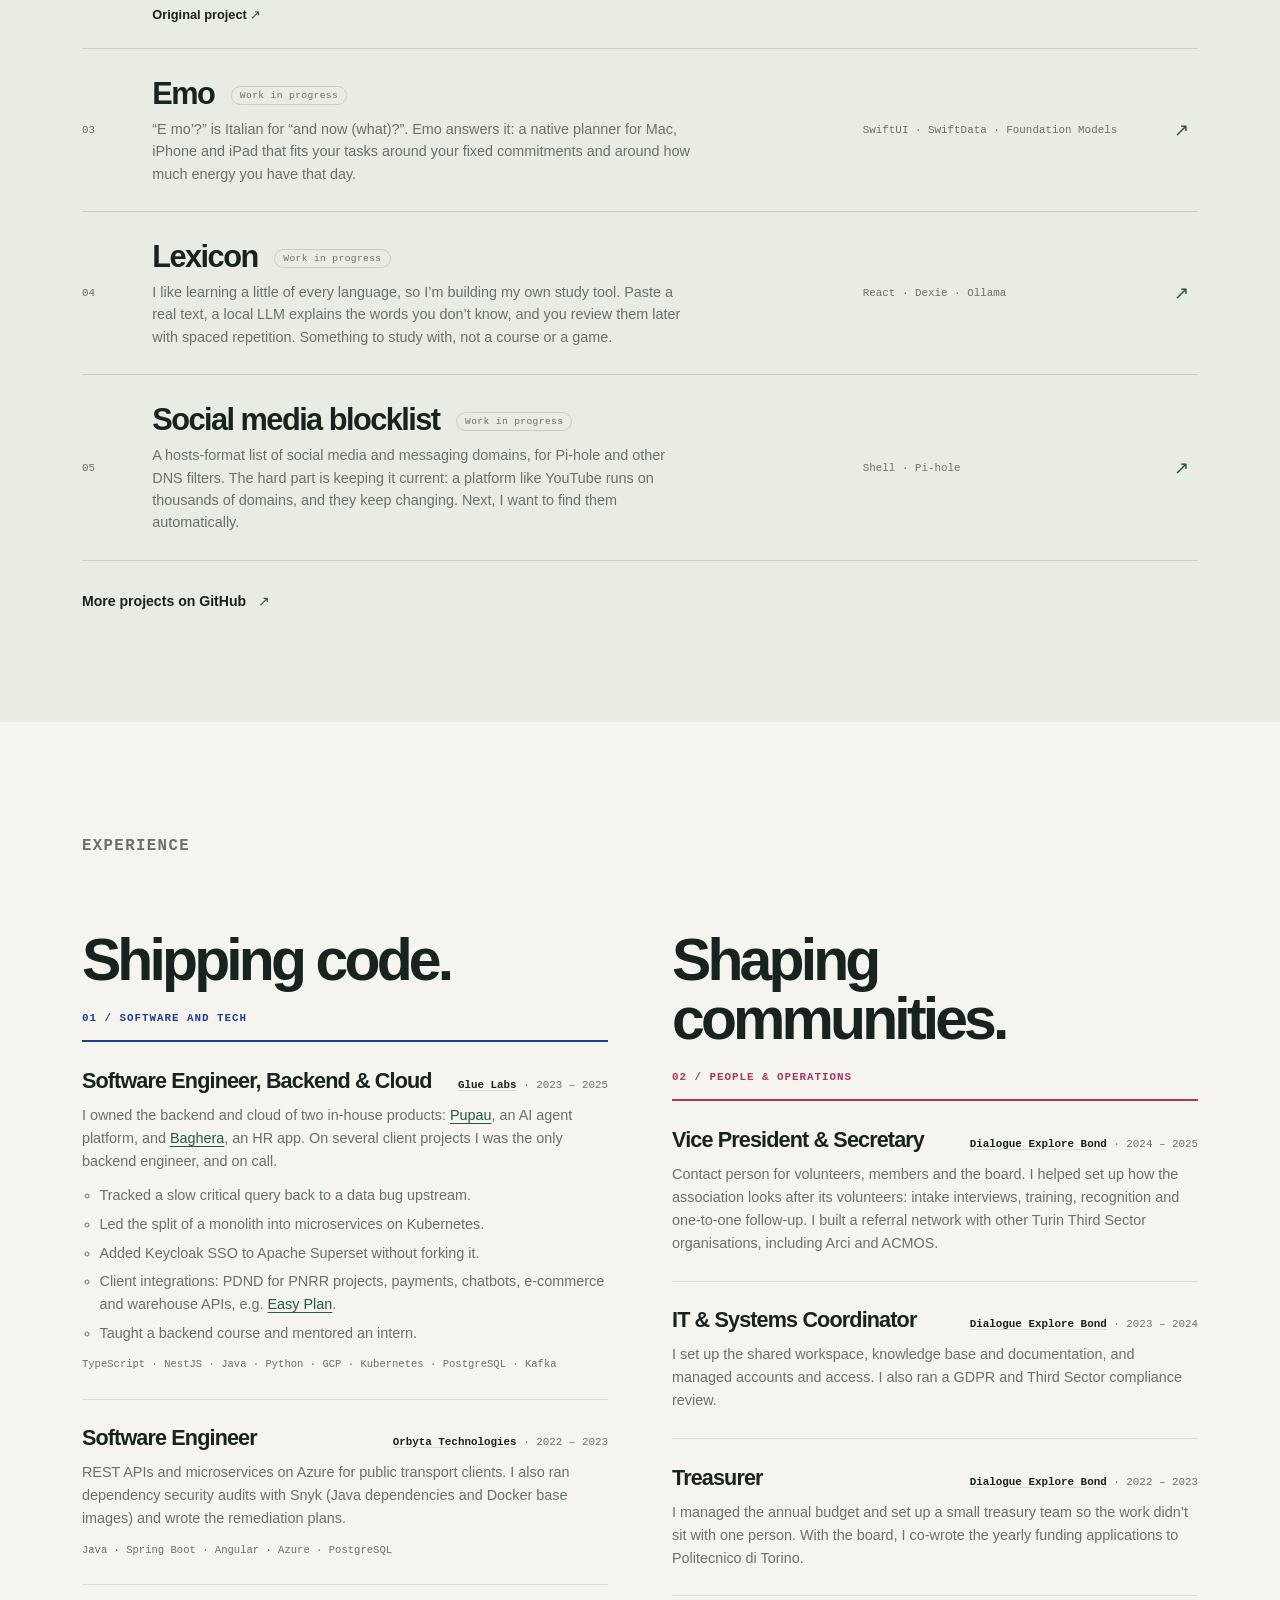
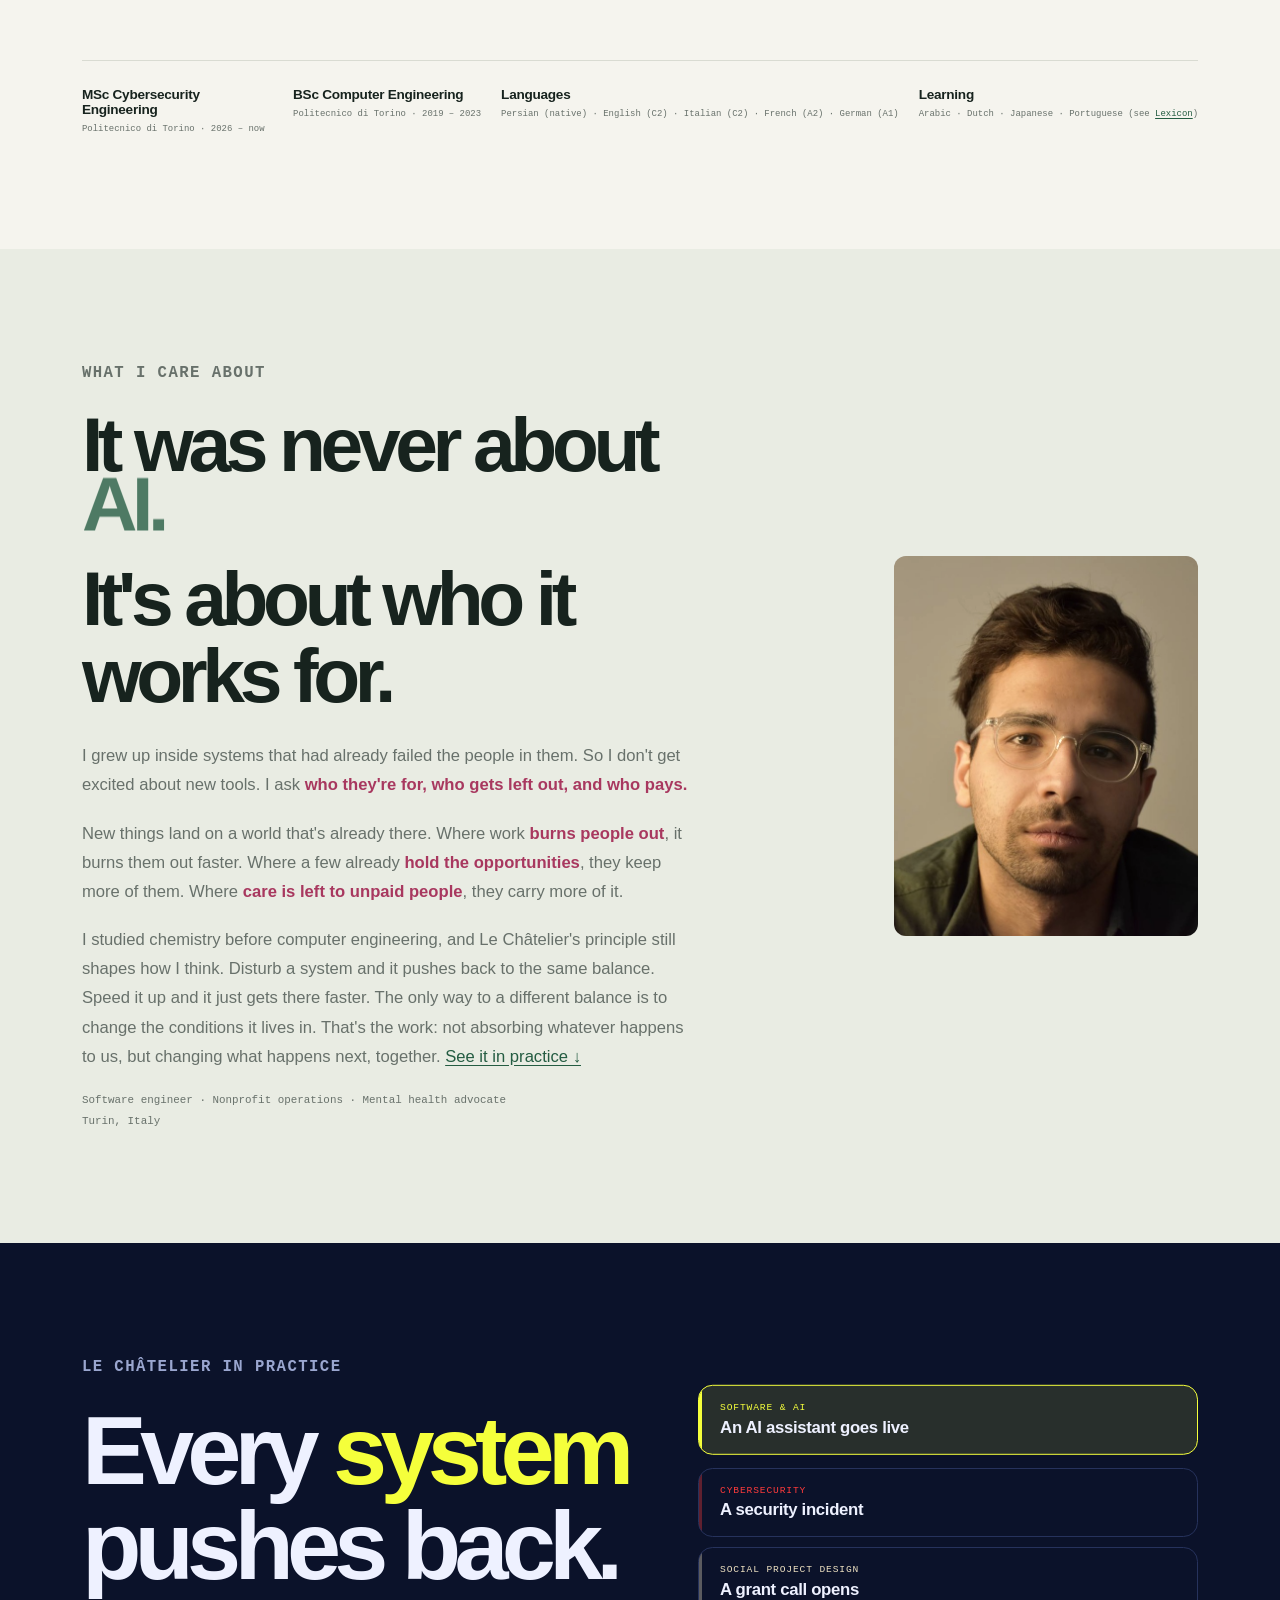
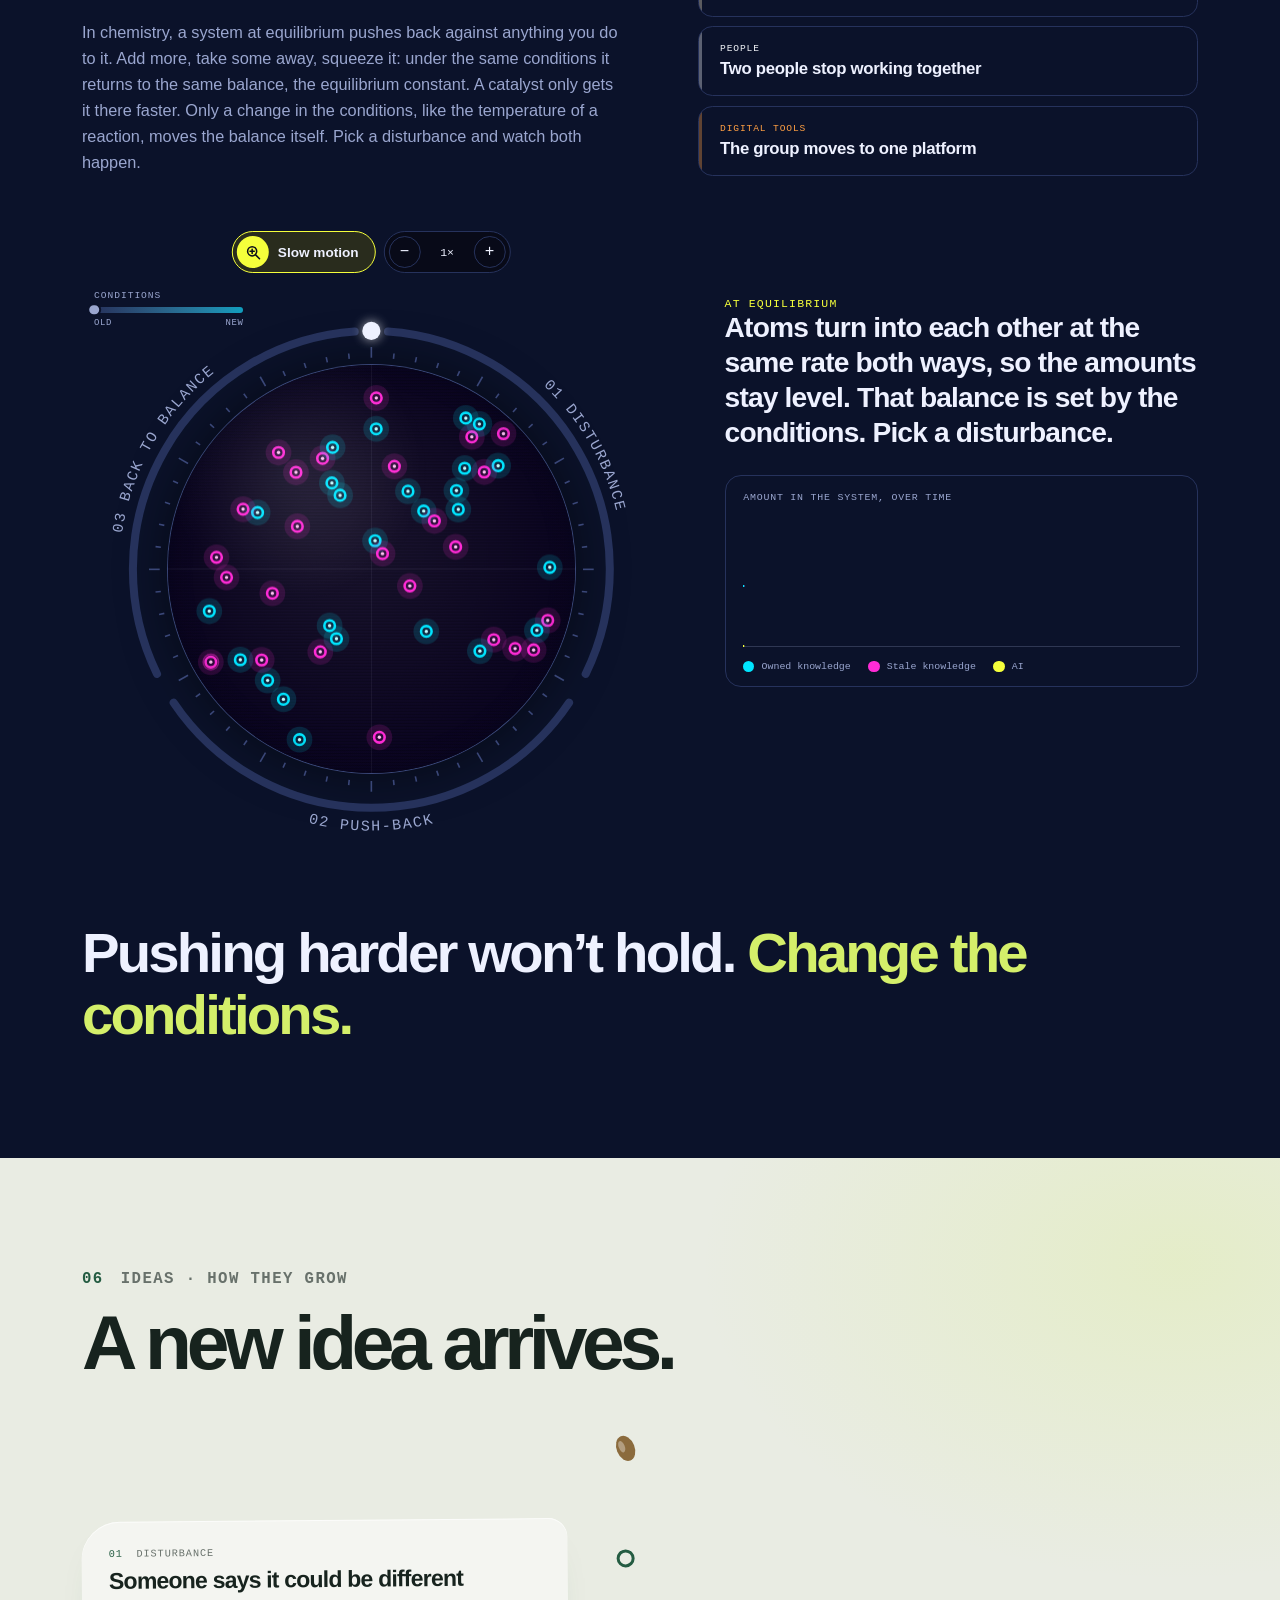
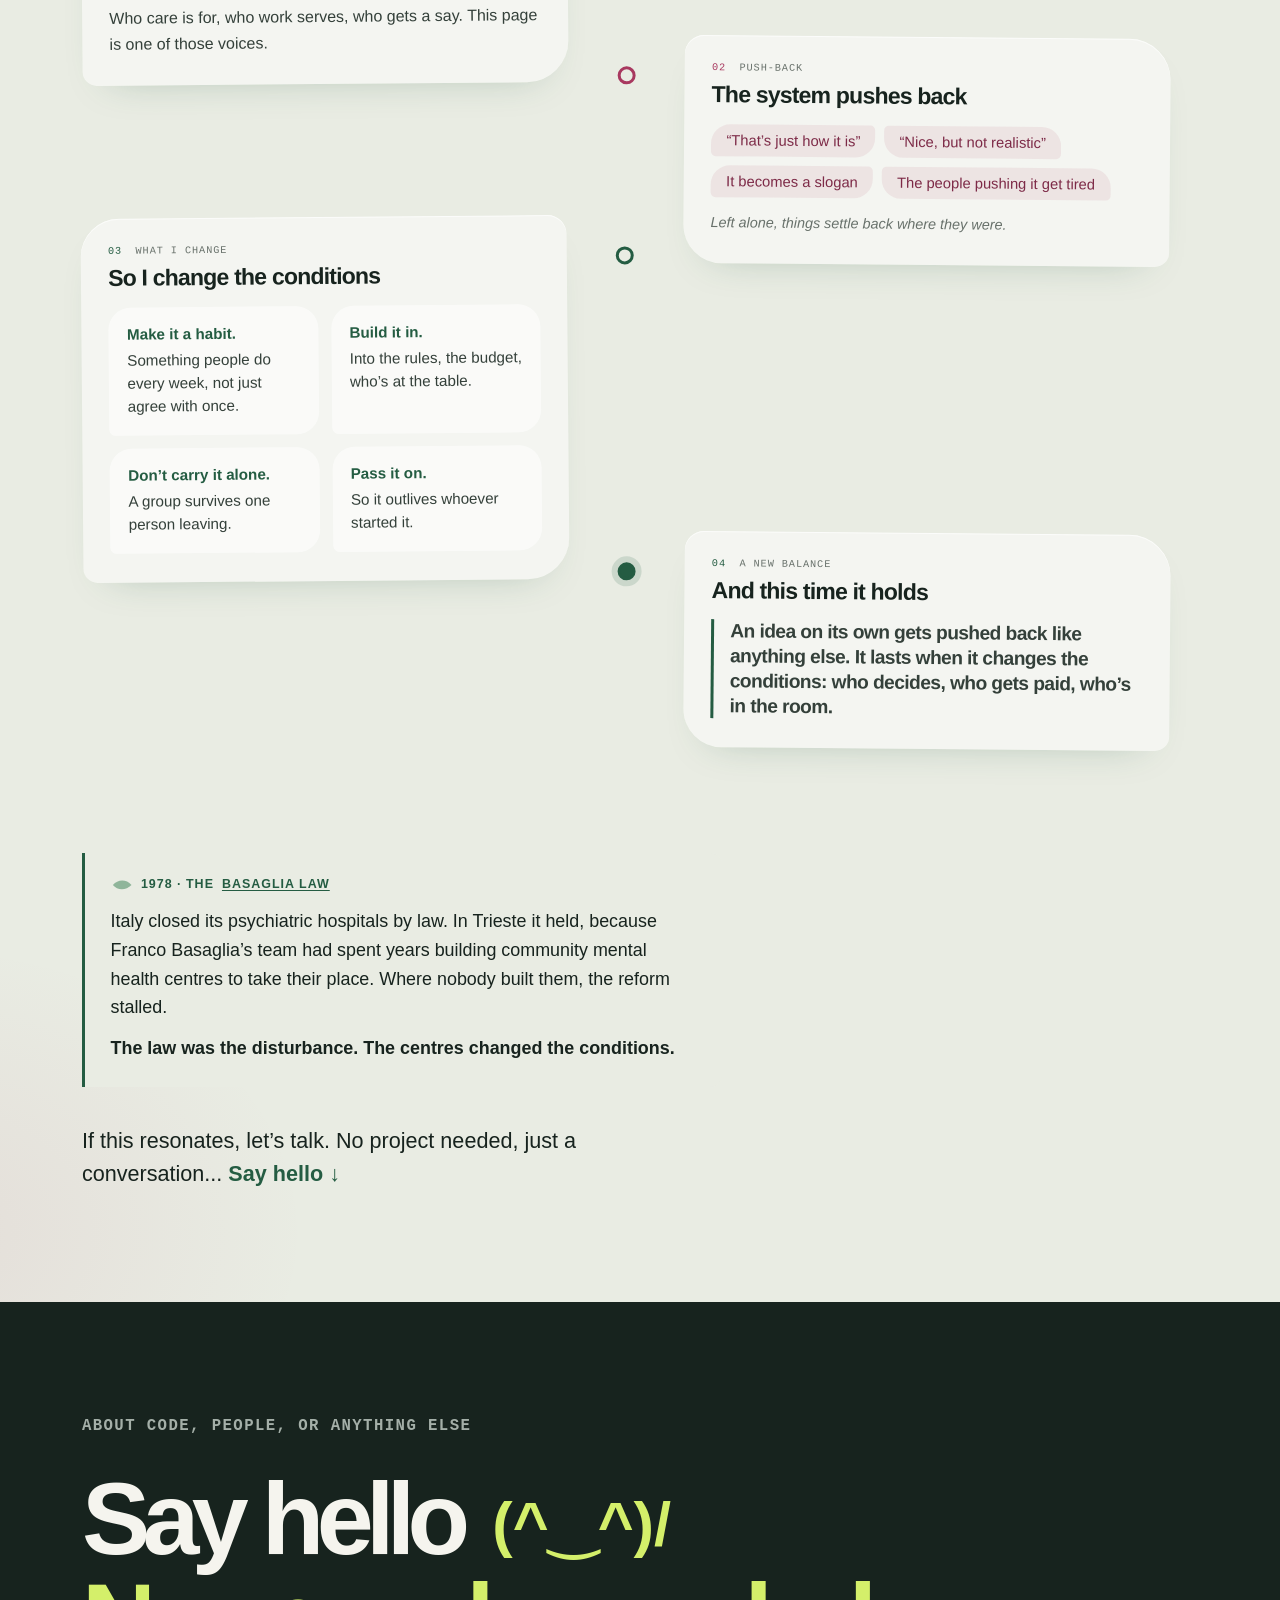
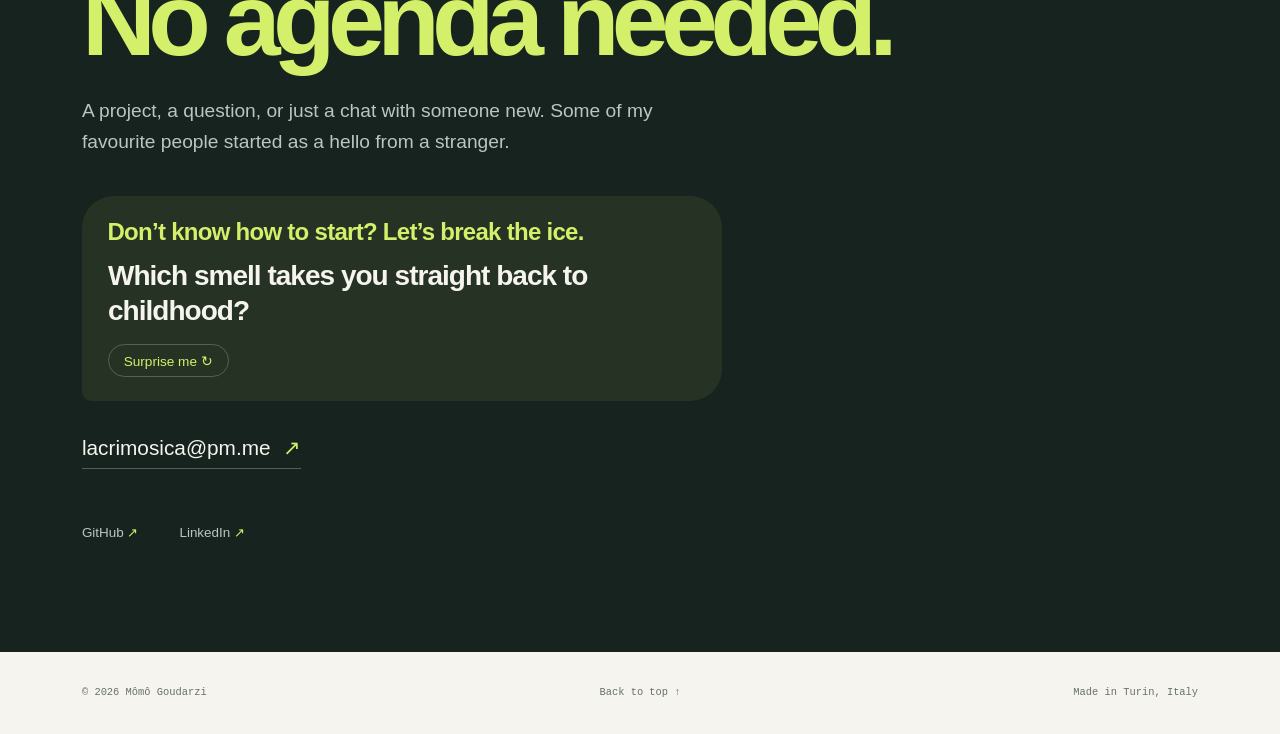
==== commit 5d177985: "Warm portrait filter and update experience copy Co-authored-by: Copilot <223556219+Copilot@users.nor" ====
--- a/index.html
+++ b/index.html
@@ -153,7 +153,7 @@
 
         <div class="experience-columns">
           <div class="experience-column experience-column--technology">
-            <h3 class="experience-phrase">Shaping code.</h3>
+            <h3 class="experience-phrase">Shipping code.</h3>
             <h3 class="experience-kicker">01 / Software and Tech</h3>
             <ol class="experience-list">
               <li class="experience-item">
--- a/styles.css
+++ b/styles.css
@@ -1074,7 +1074,7 @@
   height: 100%;
   object-fit: cover;
   object-position: 55% 35%;
-  filter: saturate(0.8) contrast(1.02);
+  filter: sepia(0.12) saturate(0.88) contrast(1.02);
 }
 
 .story-portrait figcaption {
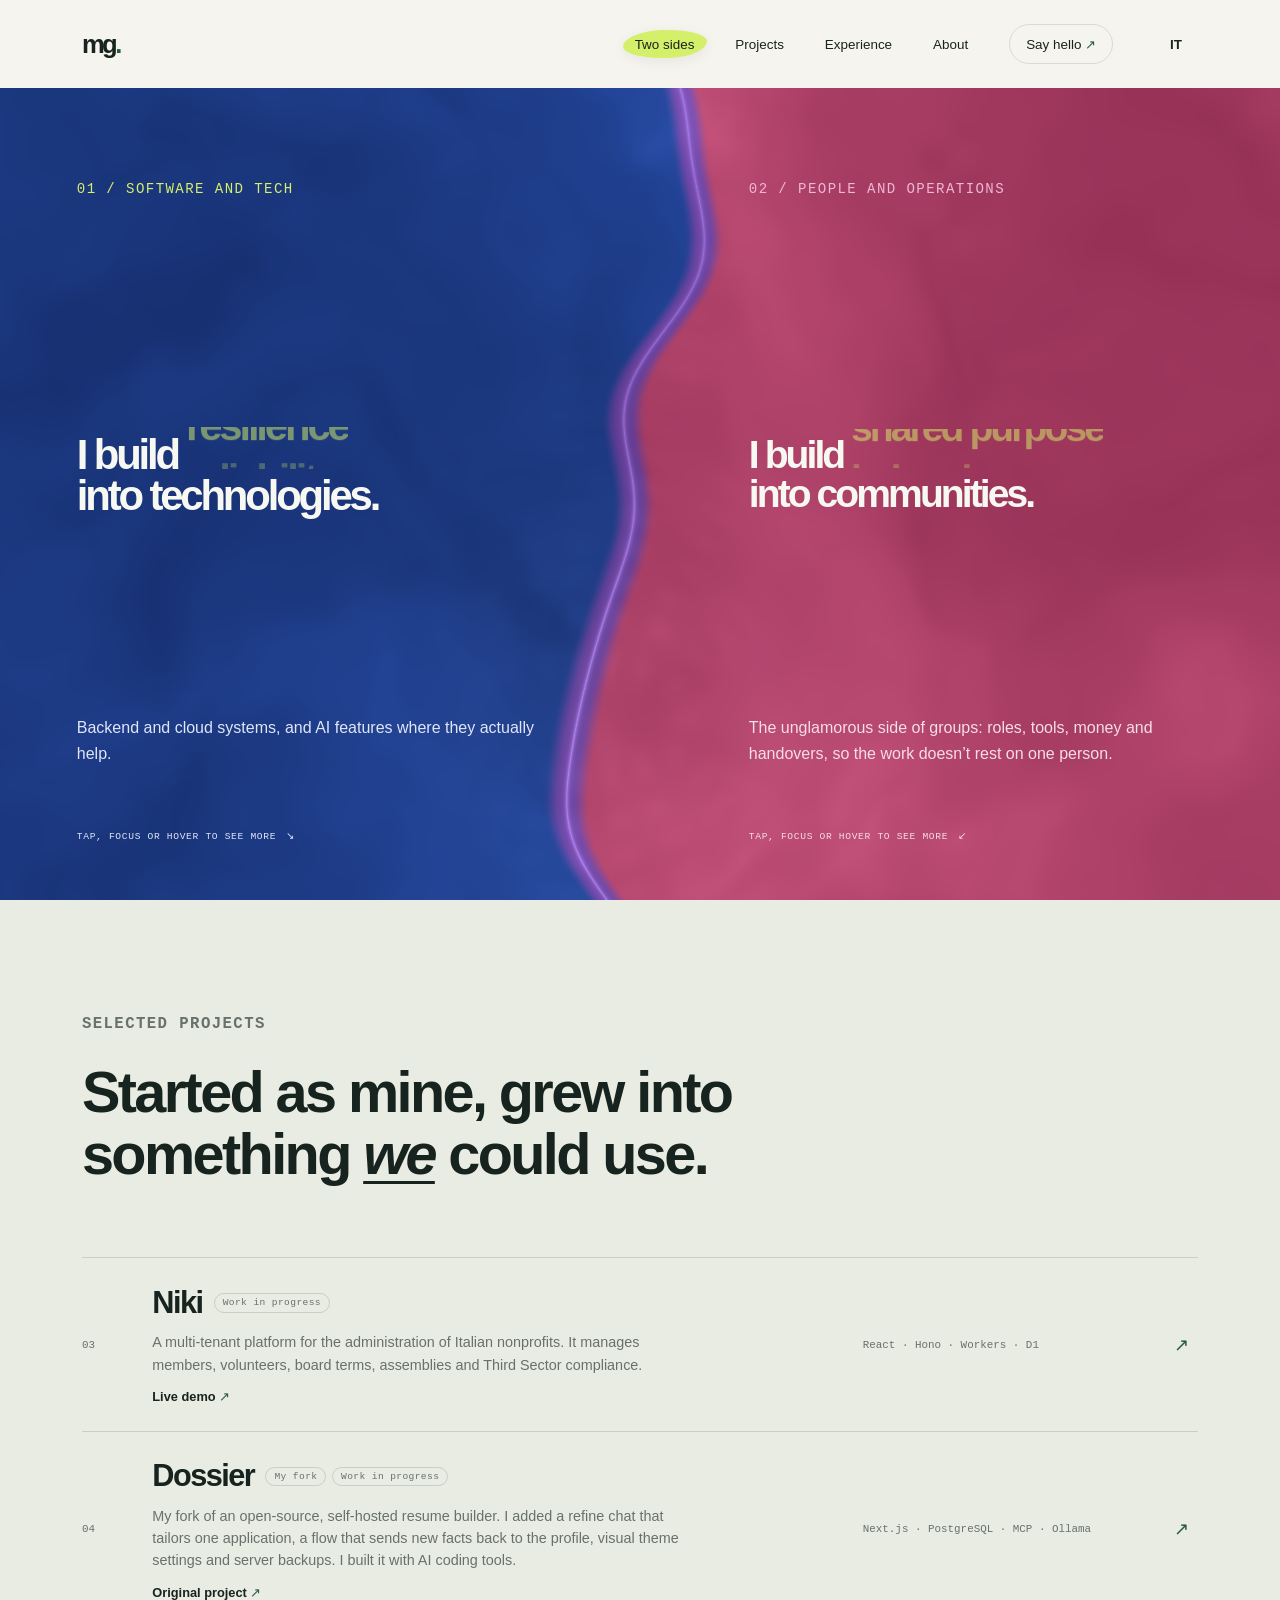
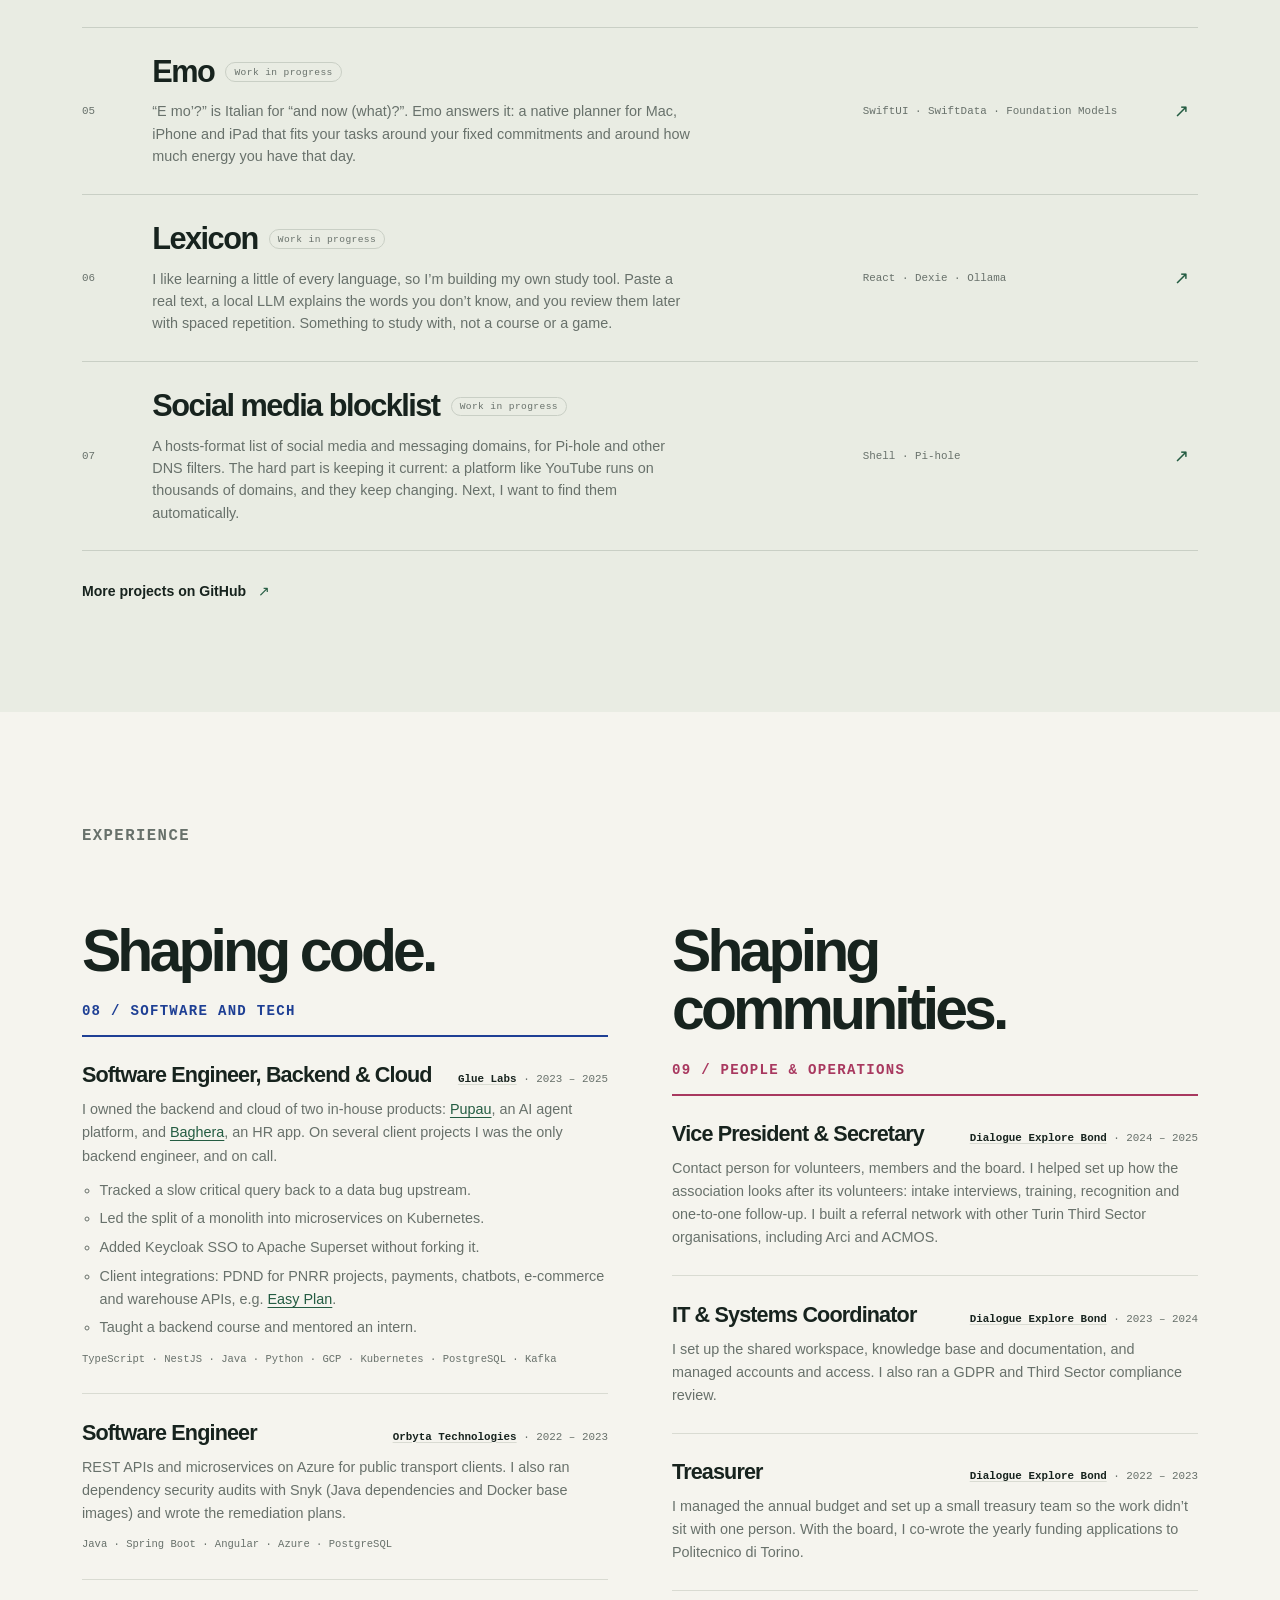
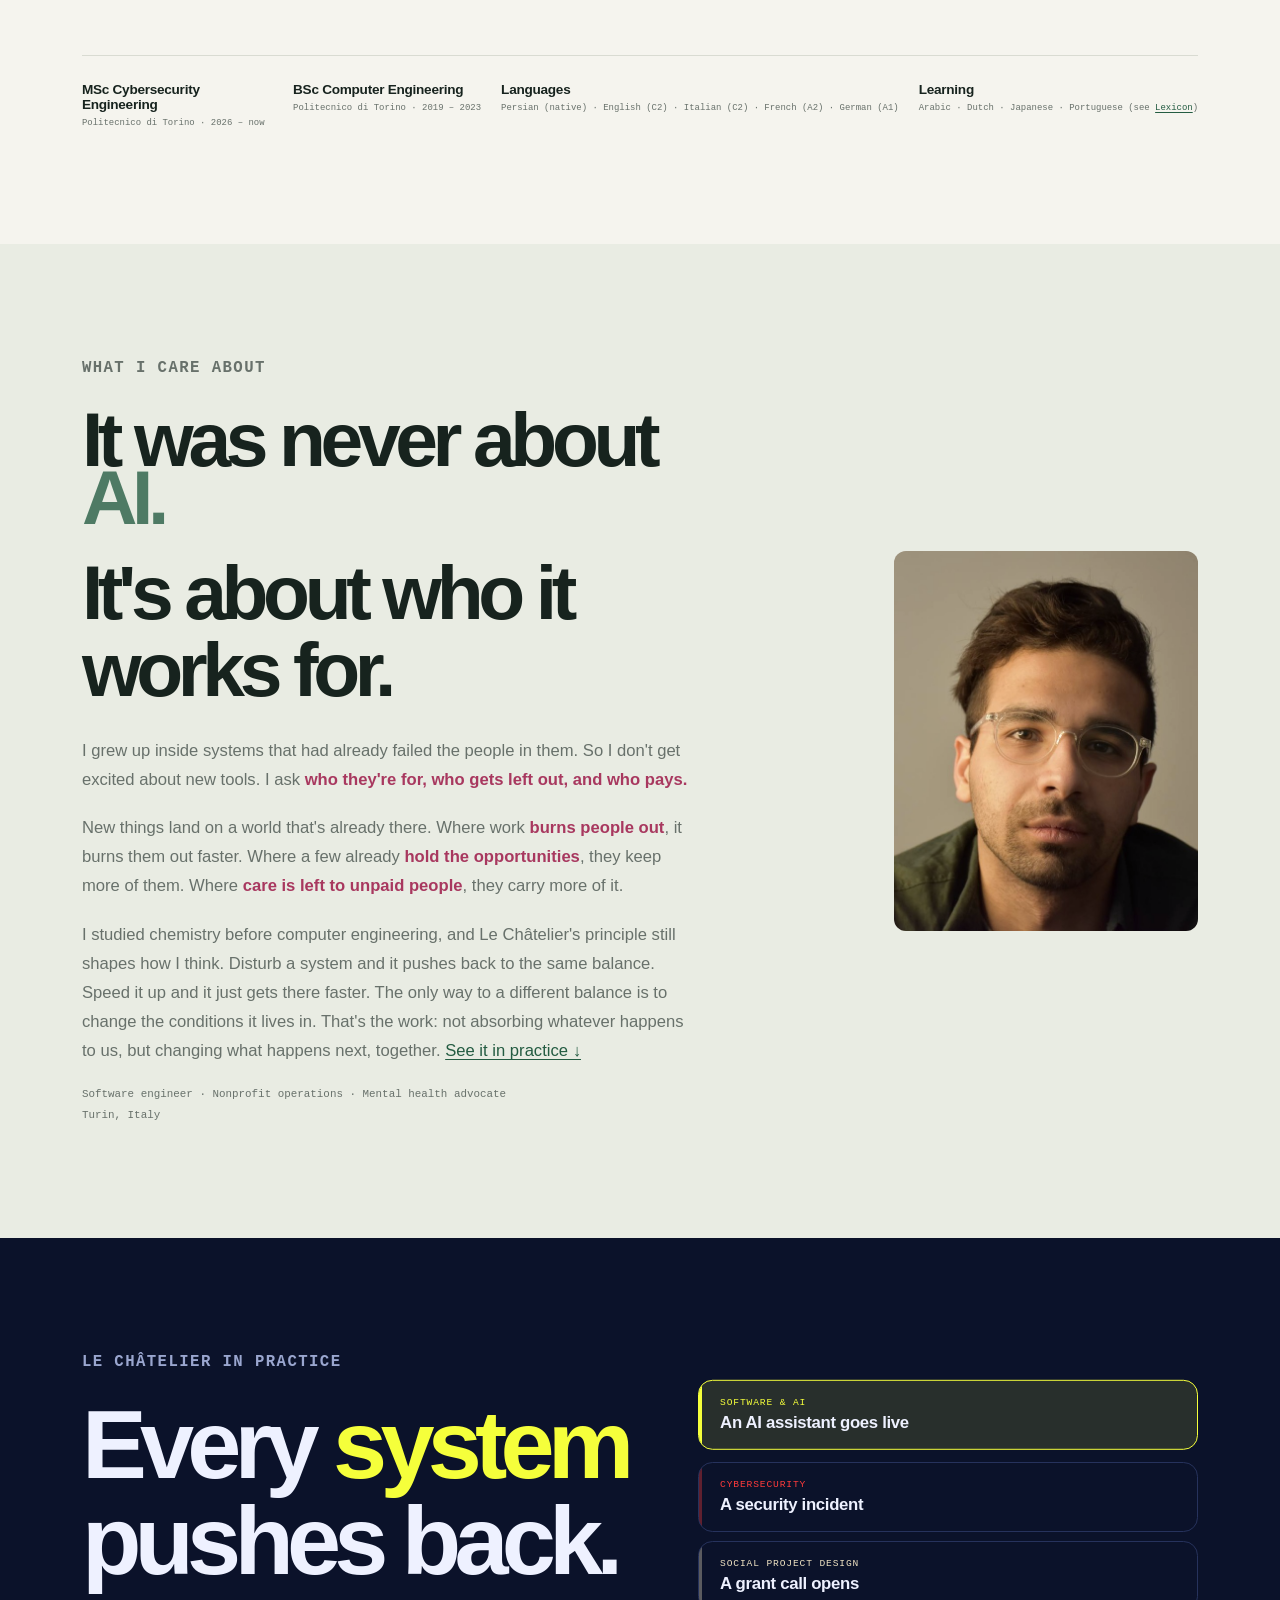
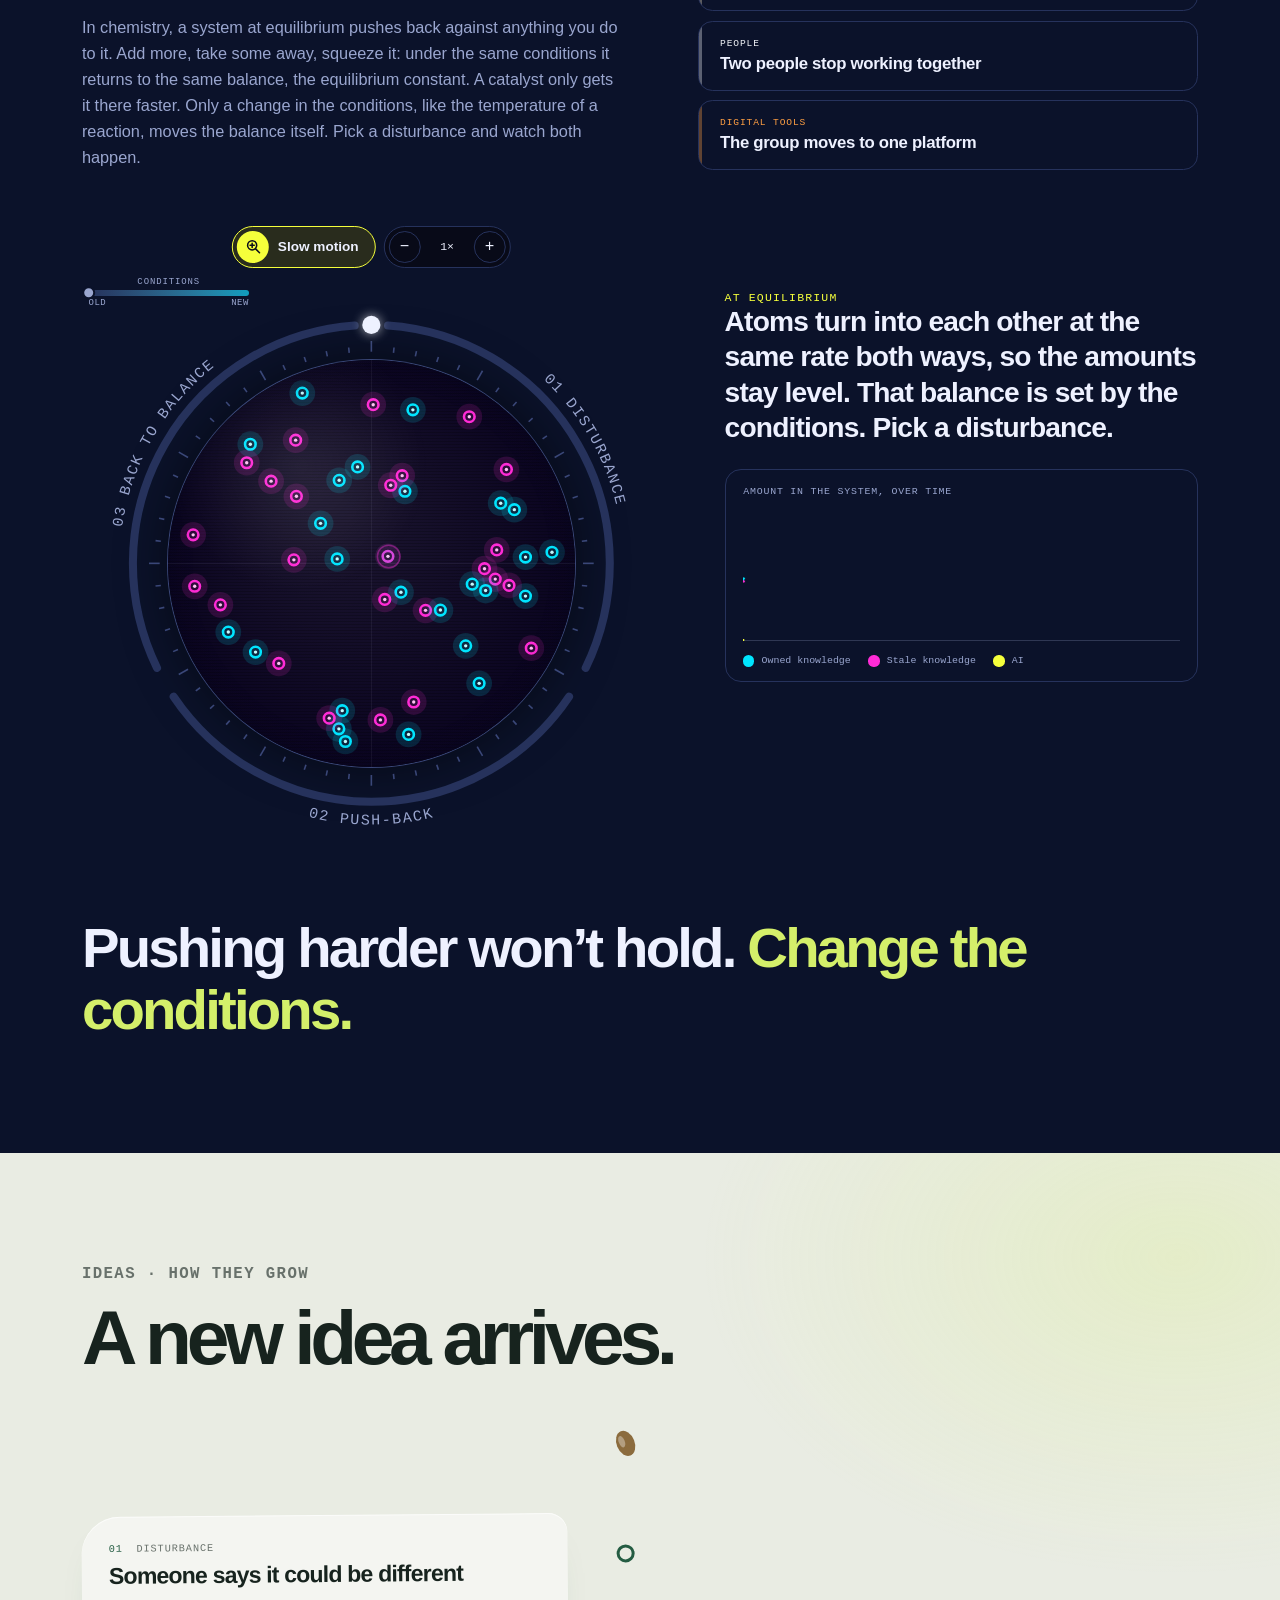
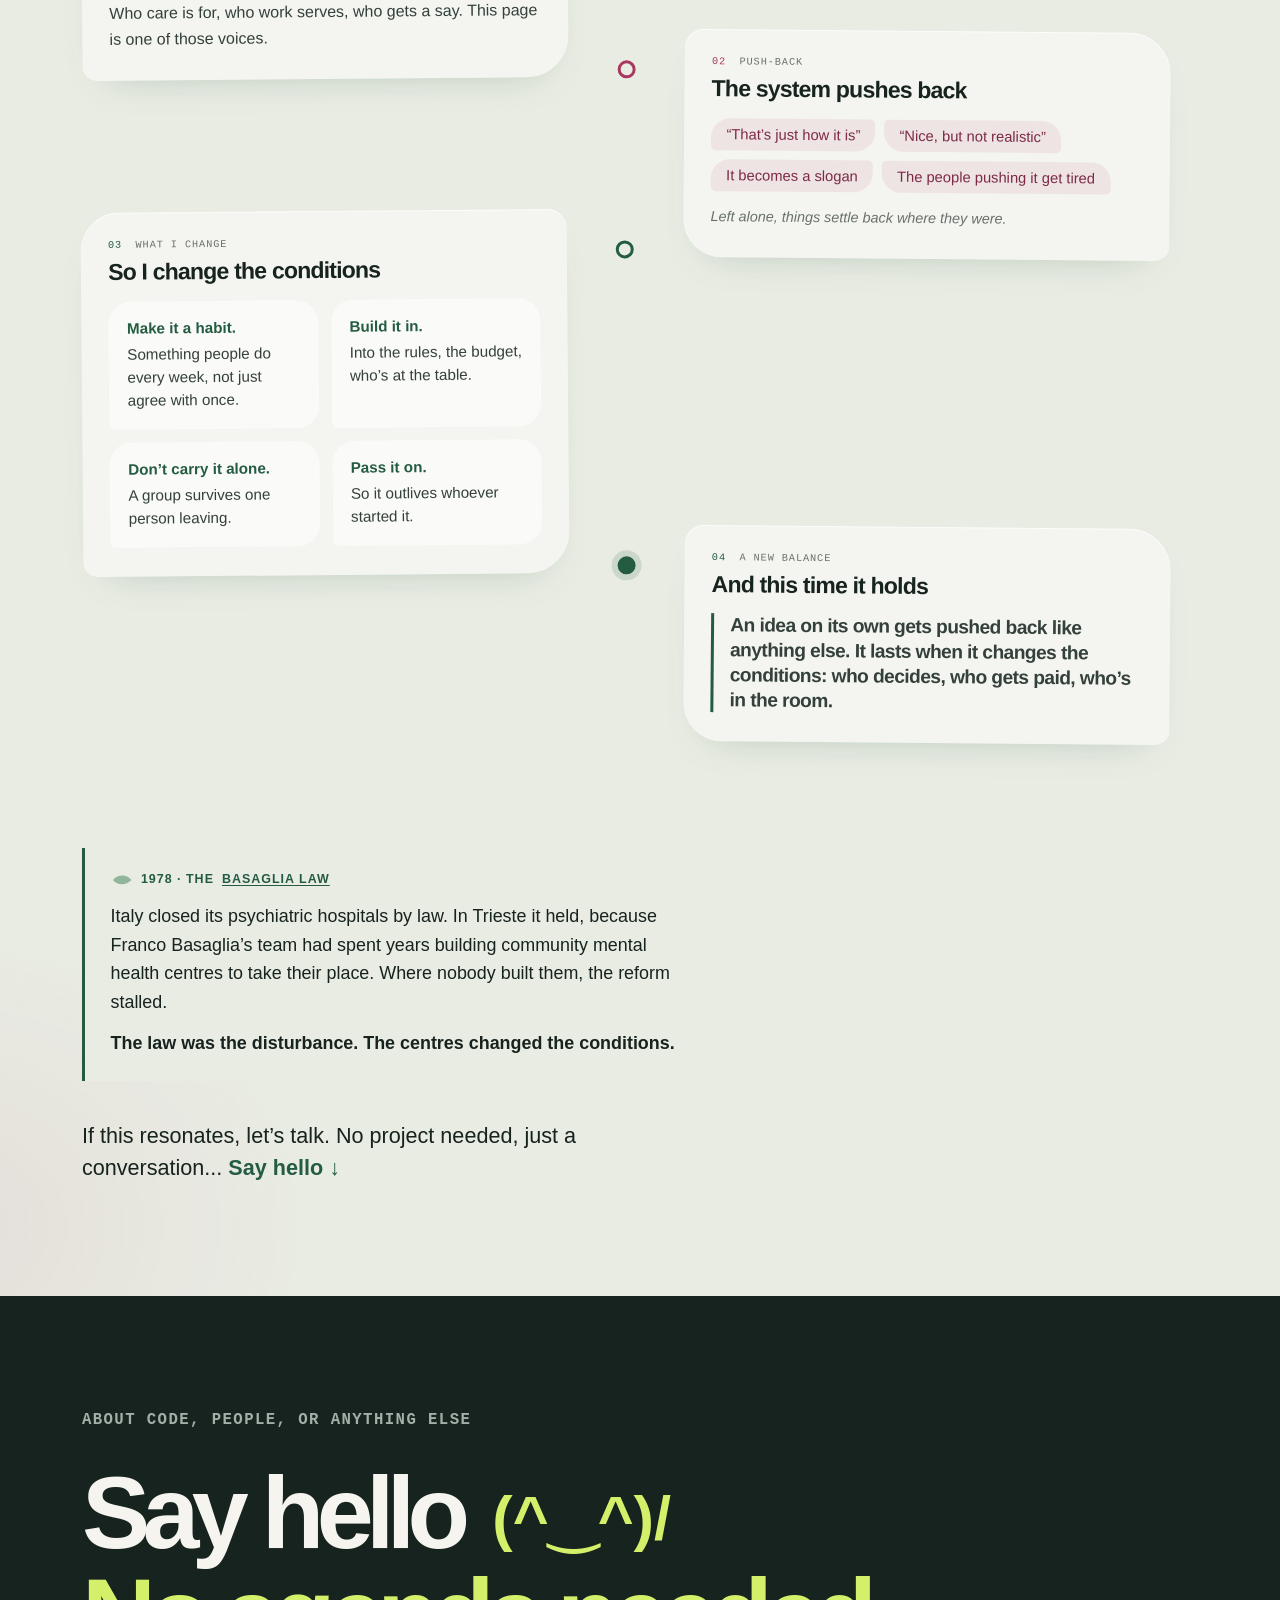
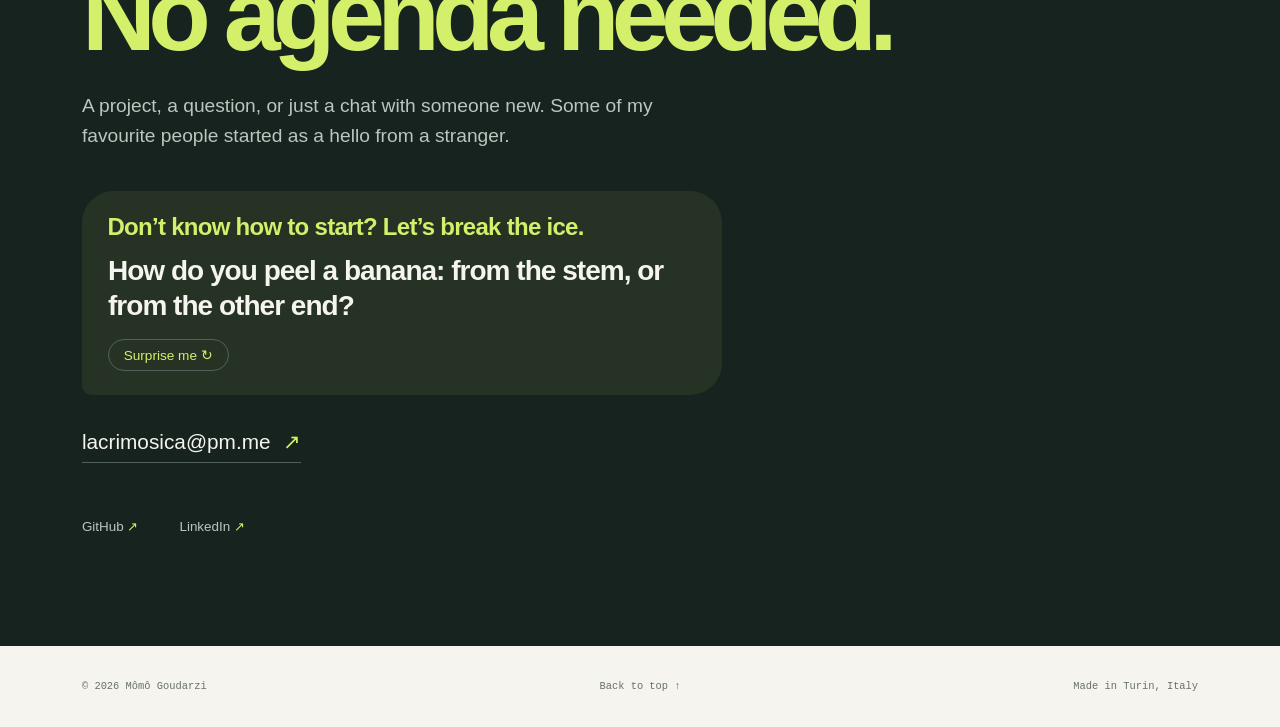
==== commit f40f1f0f: "Refine navigation and project hierarchy" ====
--- a/index.html
+++ b/index.html
@@ -25,7 +25,11 @@
   <body>
     <header class="site-header">
       <a class="wordmark" href="#top" aria-label="Mômô Goudarzi, home">mg<span>.</span></a>
-      <nav aria-label="Main navigation">
+      <button class="nav-toggle" type="button" aria-expanded="false" aria-controls="site-nav">
+        <span class="visually-hidden">Menu</span>
+        <span class="nav-toggle-bars" aria-hidden="true"></span>
+      </button>
+      <nav id="site-nav" aria-label="Main navigation">
         <a href="#intro">Two sides</a>
         <a href="#work">Projects</a>
         <a class="nav-optional" href="#experience">Experience</a>
@@ -94,9 +98,9 @@
         </div>
         <div class="project-list">
           <article class="project">
-            <span class="project-number">01</span>
+            <span class="project-number">03</span>
             <div class="project-main">
-              <h3 class="project-title"><a class="project-link" href="https://github.com/Lacrimosica/niki" target="_blank" rel="noreferrer">Niki</a> <span class="project-tag">Work in progress</span></h3>
+              <h3 class="project-title"><a class="project-link" href="https://github.com/Lacrimosica/niki" target="_blank" rel="noreferrer">Niki</a><span class="project-tags"><span class="visually-hidden"> — </span><span class="project-tag">Work in progress</span></span></h3>
               <p class="project-description">A multi-tenant platform for the administration of Italian nonprofits. It manages members, volunteers, board terms, assemblies and Third Sector compliance.</p>
               <a class="project-extra" href="https://niki-demo.lacrimosica.com" target="_blank" rel="noreferrer">Live demo <span aria-hidden="true">↗</span></a>
             </div>
@@ -104,37 +108,37 @@
             <span class="project-arrow" aria-hidden="true">↗</span>
           </article>
           <article class="project">
-            <span class="project-number">02</span>
+            <span class="project-number">04</span>
             <div class="project-main">
-              <h3 class="project-title">Dossier <span class="project-tag">My fork</span> <span class="project-tag">Work in progress</span></h3>
+              <h3 class="project-title">Dossier <span class="project-tags"><span class="visually-hidden"> — </span><span class="project-tag">My fork</span><span class="project-tag">Work in progress</span></span></h3>
               <p class="project-description">My fork of an open-source, self-hosted resume builder. I added a refine chat that tailors one application, a flow that sends new facts back to the profile, visual theme settings and server backups. I built it with AI coding tools.</p>
               <a class="project-extra" href="https://github.com/AienTech/dossier" target="_blank" rel="noreferrer">Original project <span aria-hidden="true">↗</span></a>
             </div>
             <span class="project-stack">Next.js · PostgreSQL · MCP · Ollama</span>
-            <span class="project-arrow" aria-hidden="true">↗</span>
-          </article>
-          <article class="project">
-            <span class="project-number">03</span>
-            <div class="project-main">
-              <h3 class="project-title"><a class="project-link" href="https://github.com/Lacrimosica/emo" target="_blank" rel="noreferrer">Emo</a> <span class="project-tag">Work in progress</span></h3>
-              <p class="project-description">“E mo’?” is Italian for “and now (what)?”. Emo answers it: a native planner for Mac, iPhone and iPad that fits your tasks around your fixed commitments and around how much energy you have that day.</p>
-            </div>
-            <span class="project-stack">SwiftUI · SwiftData · Foundation Models</span>
-            <span class="project-arrow" aria-hidden="true">↗</span>
-          </article>
-          <article class="project" id="lexicon">
-            <span class="project-number">04</span>
-            <div class="project-main">
-              <h3 class="project-title"><a class="project-link" href="https://github.com/Lacrimosica/lexicon" target="_blank" rel="noreferrer">Lexicon</a> <span class="project-tag">Work in progress</span></h3>
-              <p class="project-description">I like learning a little of every language, so I’m building my own study tool. Paste a real text, a local LLM explains the words you don’t know, and you review them later with spaced repetition. Something to study with, not a course or a game.</p>
-            </div>
-            <span class="project-stack">React · Dexie · Ollama</span>
             <span class="project-arrow" aria-hidden="true">↗</span>
           </article>
           <article class="project">
             <span class="project-number">05</span>
             <div class="project-main">
-              <h3 class="project-title"><a class="project-link" href="https://github.com/Lacrimosica/social-media-domains-reference-list" target="_blank" rel="noreferrer">Social media blocklist</a> <span class="project-tag">Work in progress</span></h3>
+              <h3 class="project-title"><a class="project-link" href="https://github.com/Lacrimosica/emo" target="_blank" rel="noreferrer">Emo</a><span class="project-tags"><span class="visually-hidden"> — </span><span class="project-tag">Work in progress</span></span></h3>
+              <p class="project-description">“E mo’?” is Italian for “and now (what)?”. Emo answers it: a native planner for Mac, iPhone and iPad that fits your tasks around your fixed commitments and around how much energy you have that day.</p>
+            </div>
+            <span class="project-stack">SwiftUI · SwiftData · Foundation Models</span>
+            <span class="project-arrow" aria-hidden="true">↗</span>
+          </article>
+          <article class="project" id="lexicon">
+            <span class="project-number">06</span>
+            <div class="project-main">
+              <h3 class="project-title"><a class="project-link" href="https://github.com/Lacrimosica/lexicon" target="_blank" rel="noreferrer">Lexicon</a><span class="project-tags"><span class="visually-hidden"> — </span><span class="project-tag">Work in progress</span></span></h3>
+              <p class="project-description">I like learning a little of every language, so I’m building my own study tool. Paste a real text, a local LLM explains the words you don’t know, and you review them later with spaced repetition. Something to study with, not a course or a game.</p>
+            </div>
+            <span class="project-stack">React · Dexie · Ollama</span>
+            <span class="project-arrow" aria-hidden="true">↗</span>
+          </article>
+          <article class="project">
+            <span class="project-number">07</span>
+            <div class="project-main">
+              <h3 class="project-title"><a class="project-link" href="https://github.com/Lacrimosica/social-media-domains-reference-list" target="_blank" rel="noreferrer">Social media blocklist</a><span class="project-tags"><span class="visually-hidden"> — </span><span class="project-tag">Work in progress</span></span></h3>
               <p class="project-description">A hosts-format list of social media and messaging domains, for Pi-hole and other DNS filters. The hard part is keeping it current: a platform like YouTube runs on thousands of domains, and they keep changing. Next, I want to find them automatically.</p>
             </div>
             <span class="project-stack">Shell · Pi-hole</span>
@@ -153,8 +157,8 @@
 
         <div class="experience-columns">
           <div class="experience-column experience-column--technology">
-            <h3 class="experience-phrase">Shipping code.</h3>
-            <h3 class="experience-kicker">01 / Software and Tech</h3>
+            <h3 class="experience-phrase">Shaping code.</h3>
+            <h3 class="experience-kicker">08 / Software and Tech</h3>
             <ol class="experience-list">
               <li class="experience-item">
                 <div class="experience-head">
@@ -184,7 +188,7 @@
 
           <div class="experience-column experience-column--community">
             <h3 class="experience-phrase">Shaping communities.</h3>
-            <h3 class="experience-kicker">02 / People &amp; operations</h3>
+            <h3 class="experience-kicker">09 / People &amp; operations</h3>
             <ol class="experience-list">
               <li class="experience-item">
                 <div class="experience-head">
@@ -506,7 +510,7 @@
       </section>
 
       <section class="manifesto section" id="manifesto" aria-labelledby="manifesto-title">
-        <p class="manifesto-kicker"><span>06</span> Ideas · how they grow</p>
+        <p class="manifesto-kicker"> Ideas · how they grow</p>
         <h2 class="manifesto-title" id="manifesto-title">A new idea arrives.</h2>
         <ol class="manifesto-path">
           <li class="milestone">
@@ -585,6 +589,7 @@
     <script type="module" src="/js/rotator.js"></script>
     <script type="module" src="/js/manifesto-path.js"></script>
     <script type="module" src="/js/nav-progress.js"></script>
+    <script type="module" src="/js/nav-menu.js"></script>
     <script type="module" src="/js/icebreaker.js"></script>
   </body>
 </html>
--- a/styles.css
+++ b/styles.css
@@ -90,19 +90,20 @@
   padding-inline: var(--gutter);
 }
 
-/* The header is pinned. The body keeps room for its full height, so
-   shrinking it never shifts the page under the reader. */
+/* The header stays pinned without taking itself out of the document's top
+   flow. This avoids mobile browser viewport/safe-area offsets that can leave
+   a fixed header visibly detached from the top of the page. */
 html {
   scroll-padding-top: var(--header-h);
 }
 
 body {
-  padding-top: var(--header-h);
+  padding-top: 0;
 }
 
 .site-header {
-  position: fixed;
-  inset: 0 0 auto 0;
+  position: sticky;
+  top: 0;
   z-index: 100;
   height: var(--header-h);
   background: var(--paper);
@@ -155,6 +156,61 @@
   font-size: 0.84rem;
 }
 
+.nav-toggle {
+  display: none;
+  width: 44px;
+  height: 44px;
+  margin: 0;
+  padding: 0;
+  border: 1px solid var(--line);
+  border-radius: 50%;
+  background: transparent;
+  color: var(--ink);
+  cursor: pointer;
+}
+
+.nav-toggle-bars,
+.nav-toggle-bars::before,
+.nav-toggle-bars::after {
+  display: block;
+  width: 1rem;
+  height: 1px;
+  margin-inline: auto;
+  background: currentColor;
+  transition: transform 180ms ease;
+}
+
+.nav-toggle-bars {
+  position: relative;
+}
+
+.nav-toggle-bars::before,
+.nav-toggle-bars::after {
+  position: absolute;
+  left: 0;
+  content: "";
+}
+
+.nav-toggle-bars::before {
+  transform: translateY(-4px);
+}
+
+.nav-toggle-bars::after {
+  transform: translateY(4px);
+}
+
+.site-header.is-menu-open .nav-toggle-bars {
+  background: transparent;
+}
+
+.site-header.is-menu-open .nav-toggle-bars::before {
+  transform: rotate(45deg);
+}
+
+.site-header.is-menu-open .nav-toggle-bars::after {
+  transform: rotate(-45deg);
+}
+
 .site-header nav a,
 .social-links a,
 .site-footer a {
@@ -169,19 +225,34 @@
 
 /* The section you are reading is marked in the header. */
 .site-header nav a[aria-current="true"] {
-  color: var(--green);
+  color: var(--ink);
   position: relative;
+  z-index: 0;
 }
 
 .site-header nav a[aria-current="true"]::after {
   content: "";
   position: absolute;
-  left: 0;
-  right: 0;
-  bottom: -0.45rem;
-  height: 2px;
-  border-radius: 2px;
-  background: var(--green);
+  z-index: -1;
+  inset: -0.42rem -0.75rem;
+  border-radius: 48% 52% 46% 54% / 56% 43% 57% 44%;
+  background: var(--lime);
+  box-shadow: 0 0.2rem 0.8rem #17231e12;
+  transform: rotate(-1.5deg);
+  animation: nav-blob-float 4.5s ease-in-out infinite;
+}
+
+@keyframes nav-blob-float {
+  0%,
+  100% {
+    border-radius: 48% 52% 46% 54% / 56% 43% 57% 44%;
+    transform: rotate(-1.5deg) scale(1);
+  }
+
+  50% {
+    border-radius: 55% 45% 53% 47% / 45% 57% 43% 55%;
+    transform: rotate(1deg) scale(1.04, 0.96);
+  }
 }
 
 .nav-contact {
@@ -263,6 +334,20 @@
   grid-template-columns: 1fr;
 }
 
+@media (min-width: 701px) and (max-width: 1400px),
+  (min-width: 701px) and (hover: none) and (pointer: coarse) {
+  .section-heading h2 {
+    font-size: clamp(2.6rem, 4.5vw, 4.25rem);
+    line-height: 1.08;
+    letter-spacing: -0.045em;
+    text-wrap: balance;
+  }
+
+  #work-title {
+    max-width: 52rem;
+  }
+}
+
 #work-title em {
   text-decoration: underline;
   text-decoration-thickness: 0.06em;
@@ -299,7 +384,7 @@
 .project-main {
   display: grid;
   justify-items: start;
-  gap: 0.4rem;
+  gap: 0.65rem;
 }
 
 .project-link::after {
@@ -318,7 +403,6 @@
 }
 
 .project-tag {
-  margin-left: 0.6rem;
   padding: 0.2rem 0.5rem;
   border: 1px solid #c9cfc5;
   border-radius: 99px;
@@ -330,6 +414,19 @@
   vertical-align: middle;
 }
 
+.project-title {
+  display: flex;
+  flex-wrap: wrap;
+  align-items: center;
+  gap: 0.45rem 0.7rem;
+}
+
+.project-tags {
+  display: inline-flex;
+  flex-wrap: wrap;
+  gap: 0.35rem;
+}
+
 .project-extra {
   position: relative;
   z-index: 1;
@@ -389,14 +486,26 @@
 }
 
 .experience-kicker {
+  display: flex;
+  align-items: center;
+  gap: 0.7rem;
   margin: 0;
   padding-bottom: 1rem;
   border-bottom: 2px solid currentColor;
   font-family: ui-monospace, SFMono-Regular, Menlo, monospace;
-  font-size: 0.68rem;
+  font-size: clamp(0.82rem, 1.1vw, 1rem);
   font-weight: 600;
   letter-spacing: 0.09em;
   text-transform: uppercase;
+}
+
+.experience-kicker-number {
+  display: inline-block;
+  padding-right: 0.7rem;
+  border-right: 1px solid currentColor;
+  font-size: 1.15rem;
+  letter-spacing: -0.08em;
+  line-height: 0.8;
 }
 
 .experience-column--technology .experience-kicker {
@@ -675,14 +784,34 @@
 .identity-kicker,
 .identity-hint {
   font-family: ui-monospace, SFMono-Regular, Menlo, monospace;
-  font-size: 0.68rem;
+  font-size: clamp(0.82rem, 1.1vw, 1rem);
   letter-spacing: 0.1em;
   line-height: 1.6;
   text-transform: uppercase;
 }
 
 .identity-kicker {
+  display: flex;
+  align-items: center;
+  gap: 0.75rem;
   color: #d4ef6a;
+}
+
+.identity-kicker-number {
+  display: inline-block;
+  padding-right: 0.75rem;
+  border-right: 1px solid currentColor;
+  font-size: 1.35rem;
+  letter-spacing: -0.09em;
+  line-height: 0.8;
+}
+
+.identity-kicker-label {
+  font-weight: 700;
+}
+
+.identity-panel--community .identity-kicker {
+  color: #f1b6d4;
 }
 
 .identity-title {
@@ -1074,7 +1203,7 @@
   height: 100%;
   object-fit: cover;
   object-position: 55% 35%;
-  filter: sepia(0.12) saturate(0.88) contrast(1.02);
+  filter: saturate(0.8) contrast(1.02);
 }
 
 .story-portrait figcaption {
@@ -1541,20 +1670,31 @@
   top: 0;
   left: 0;
   display: grid;
-  gap: 0.35rem;
+  align-content: start;
+  grid-auto-rows: max-content;
+  gap: 0.15rem;
+  height: auto;
+  min-height: 0;
   width: min(11.5rem, 30%);
   font-family: ui-monospace, SFMono-Regular, Menlo, monospace;
   pointer-events: none;
 }
 
 .lab-gauge-label {
+  grid-column: 1;
+  grid-row: 1;
+  align-self: center;
+  justify-self: center;
   color: var(--lab-muted);
-  font-size: 0.6rem;
+  font-size: 0.56rem;
   letter-spacing: 0.1em;
+  line-height: 1;
   text-transform: uppercase;
 }
 
 .lab-gauge-track {
+  grid-column: 1;
+  grid-row: 2;
   position: relative;
   height: 6px;
   border-radius: 99px;
@@ -1581,6 +1721,8 @@
 }
 
 .lab-gauge-ends {
+  grid-column: 1;
+  grid-row: 3;
   display: flex;
   justify-content: space-between;
   color: var(--lab-muted);
@@ -1607,10 +1749,23 @@
 /* While the conditions change, the gauge is the one thing that moves: it
    lights up. In slow motion, just before that step, it blinks with Next. */
 .lab-gauge {
-  padding: 0.6rem 0.7rem 0.7rem;
+  padding: 0.2rem 0.35rem 0.25rem;
   border: 1px solid transparent;
   border-radius: 0.8rem;
   transition: border-color 500ms ease, background 500ms ease;
+}
+
+/* Guided mode enlarges the stage ring enough to reach the normal top-left
+   gauge position. Lift the gauge into the space above the lens instead. */
+.lab.is-guided .lab-gauge {
+  top: auto;
+  bottom: calc(100% + 1rem);
+}
+
+.lab.is-guided .lab-scope {
+  /* The gauge is positioned above the scope; reserve its space in normal
+     flow so it cannot collide with the lab introduction. */
+  margin-top: 10rem;
 }
 
 .lab[data-stage="conditions"] .lab-gauge {
@@ -2056,6 +2211,45 @@
   }
 }
 
+@media (max-width: 700px) {
+  /* The lens is still square, but its controls and condition label need
+     their own rows on a phone. Otherwise the gauge's longer condition text
+     grows into the lens and the readout below it. */
+  .lab-scope {
+    width: min(100%, 24rem);
+    margin-top: 5.25rem;
+    margin-bottom: 8rem;
+  }
+
+  .lab-toolbar {
+    top: -4.55rem;
+    bottom: auto;
+    left: 0;
+    width: 100%;
+    justify-content: space-between;
+    transform: none;
+  }
+
+  .lab-zoom-hint {
+    display: none;
+  }
+
+  .lab.is-guided .lab-gauge {
+    top: calc(100% + 1rem);
+    bottom: auto;
+    left: 0;
+    width: 100%;
+  }
+
+  .lab.is-guided .lab-scope {
+    margin-top: 5.25rem;
+  }
+
+  .lab-gauge-condition {
+    max-width: 100%;
+  }
+}
+
 @media (max-width: 440px) {
   .lab-ring-label {
     font-size: 7px;
@@ -2643,13 +2837,57 @@
     --header-compact-h: 3.1rem;
   }
 
+  .site-header {
+    overflow: visible;
+  }
+
+  .nav-toggle {
+    display: block;
+  }
+
   .site-header nav {
-    gap: 0.65rem;
-    font-size: 0.7rem;
+    position: absolute;
+    top: calc(100% + 0.65rem);
+    right: var(--gutter);
+    display: none;
+    width: min(18rem, calc(100vw - 2 * var(--gutter)));
+    padding: 0.6rem;
+    border: 1px solid var(--line);
+    border-radius: 1rem;
+    background: var(--paper);
+    box-shadow: 0 1rem 2.5rem #17231e1c;
+  }
+
+  .site-header.is-menu-open nav {
+    display: grid;
+    gap: 0.2rem;
+  }
+
+  .site-header nav a {
+    min-height: 44px;
+    display: flex;
+    align-items: center;
+    padding: 0.7rem 0.8rem;
+    border-radius: 0.65rem;
+  }
+
+  .site-header nav a:hover,
+  .site-header nav a:focus-visible {
+    background: #e9ece3;
+  }
+
+  .site-header nav a[aria-current="true"]:hover,
+  .site-header nav a[aria-current="true"]:focus-visible {
+    background: transparent;
+  }
+
+  .site-header nav a[aria-current="true"]::after {
+    inset: 0.3rem 0.35rem;
+    border-radius: 48% 52% 46% 54% / 56% 43% 57% 44%;
   }
 
   .nav-contact {
-    padding: 0.45rem 0.55rem;
+    padding: 0.7rem 0.8rem;
   }
 
   .identity-split {
@@ -2789,7 +3027,7 @@
   }
 
   .project-tag {
-    margin-left: 0.4rem;
+    margin-left: 0;
   }
 
   .project-description {
@@ -2830,7 +3068,8 @@
 
   .identity-split::before,
   .wave-ripple,
-  .lab.is-autoplay .lab-pick[aria-pressed="true"]::after {
+  .lab.is-autoplay .lab-pick[aria-pressed="true"]::after,
+  .site-header nav a[aria-current="true"]::after {
     animation: none;
   }
 
@@ -2859,20 +3098,6 @@
 }
 
 @media (max-width: 440px) {
-  .nav-optional {
-    display: none;
-  }
-
-  .site-header nav {
-    gap: 0.4rem;
-  }
-
-  .site-header nav a {
-    min-height: 44px;
-    display: inline-flex;
-    align-items: center;
-  }
-
   .identity-panel,
   .identity-panel--community {
     min-height: 31rem;
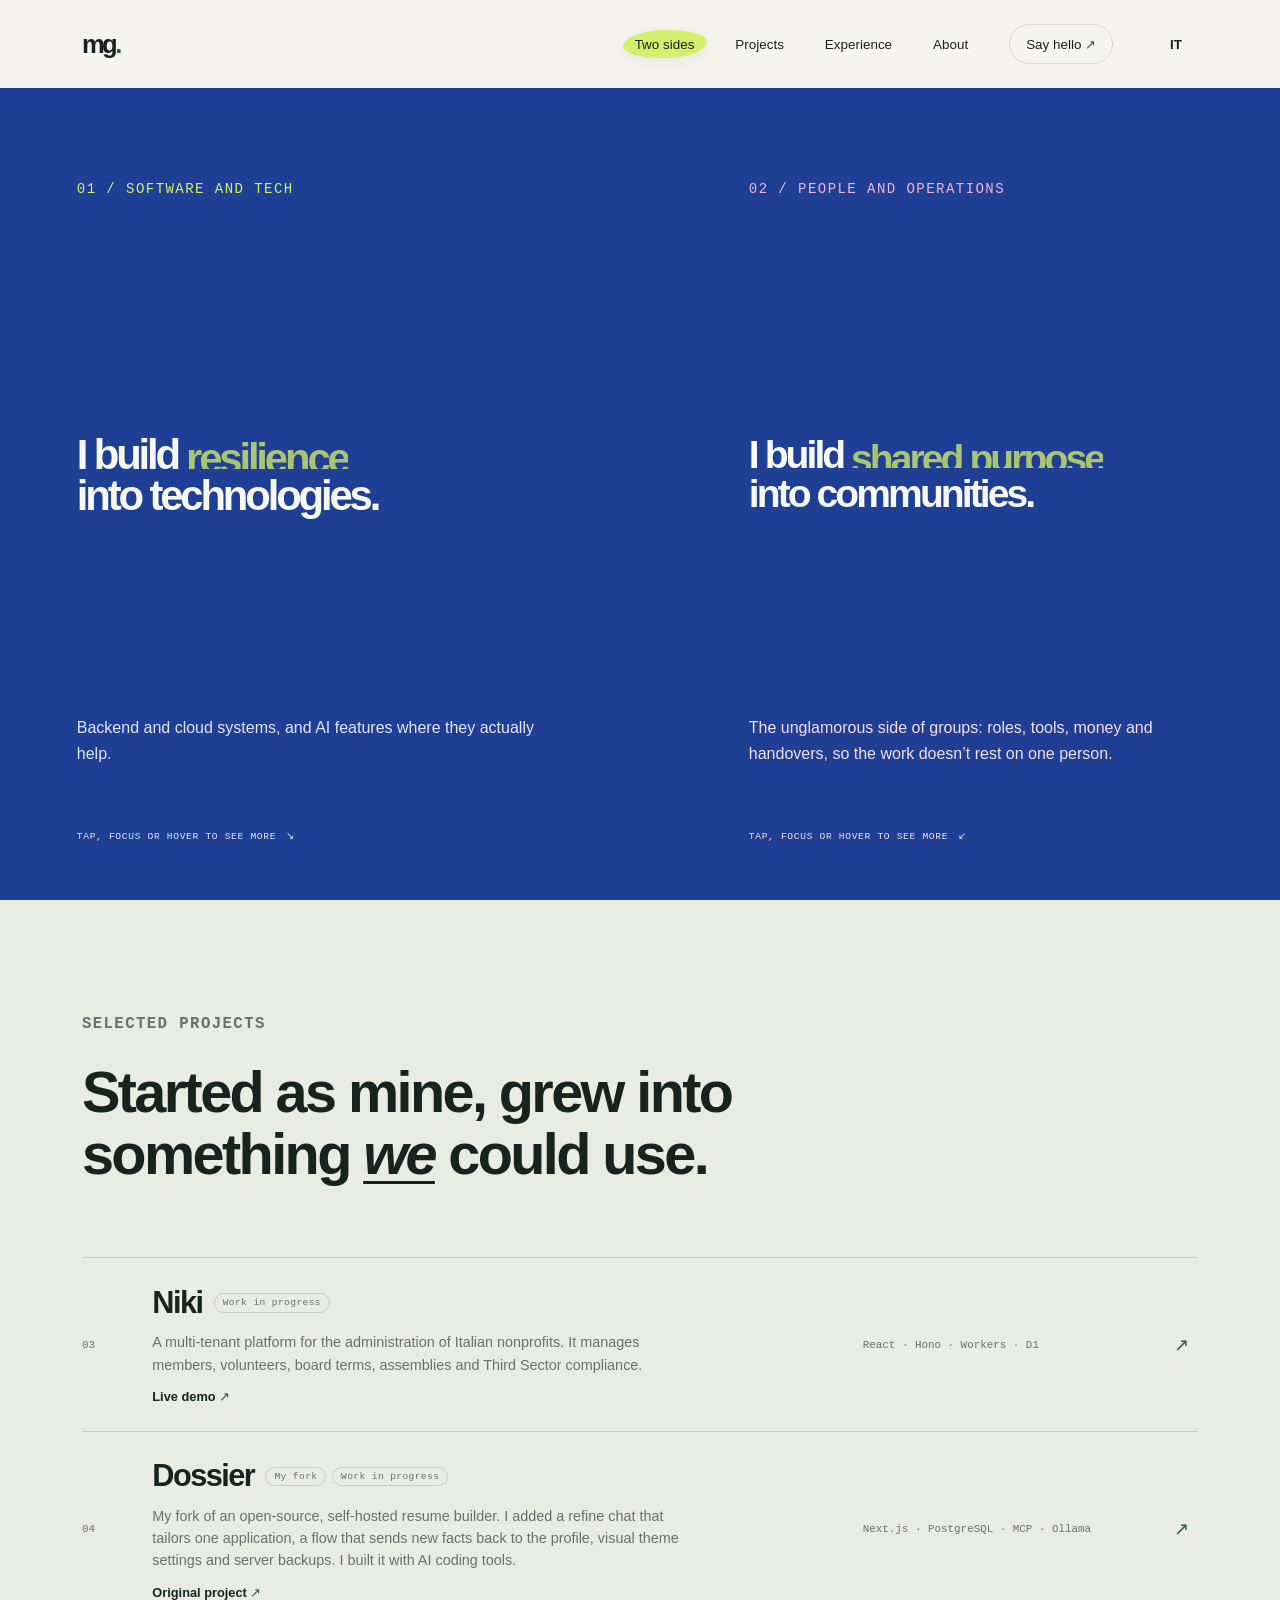
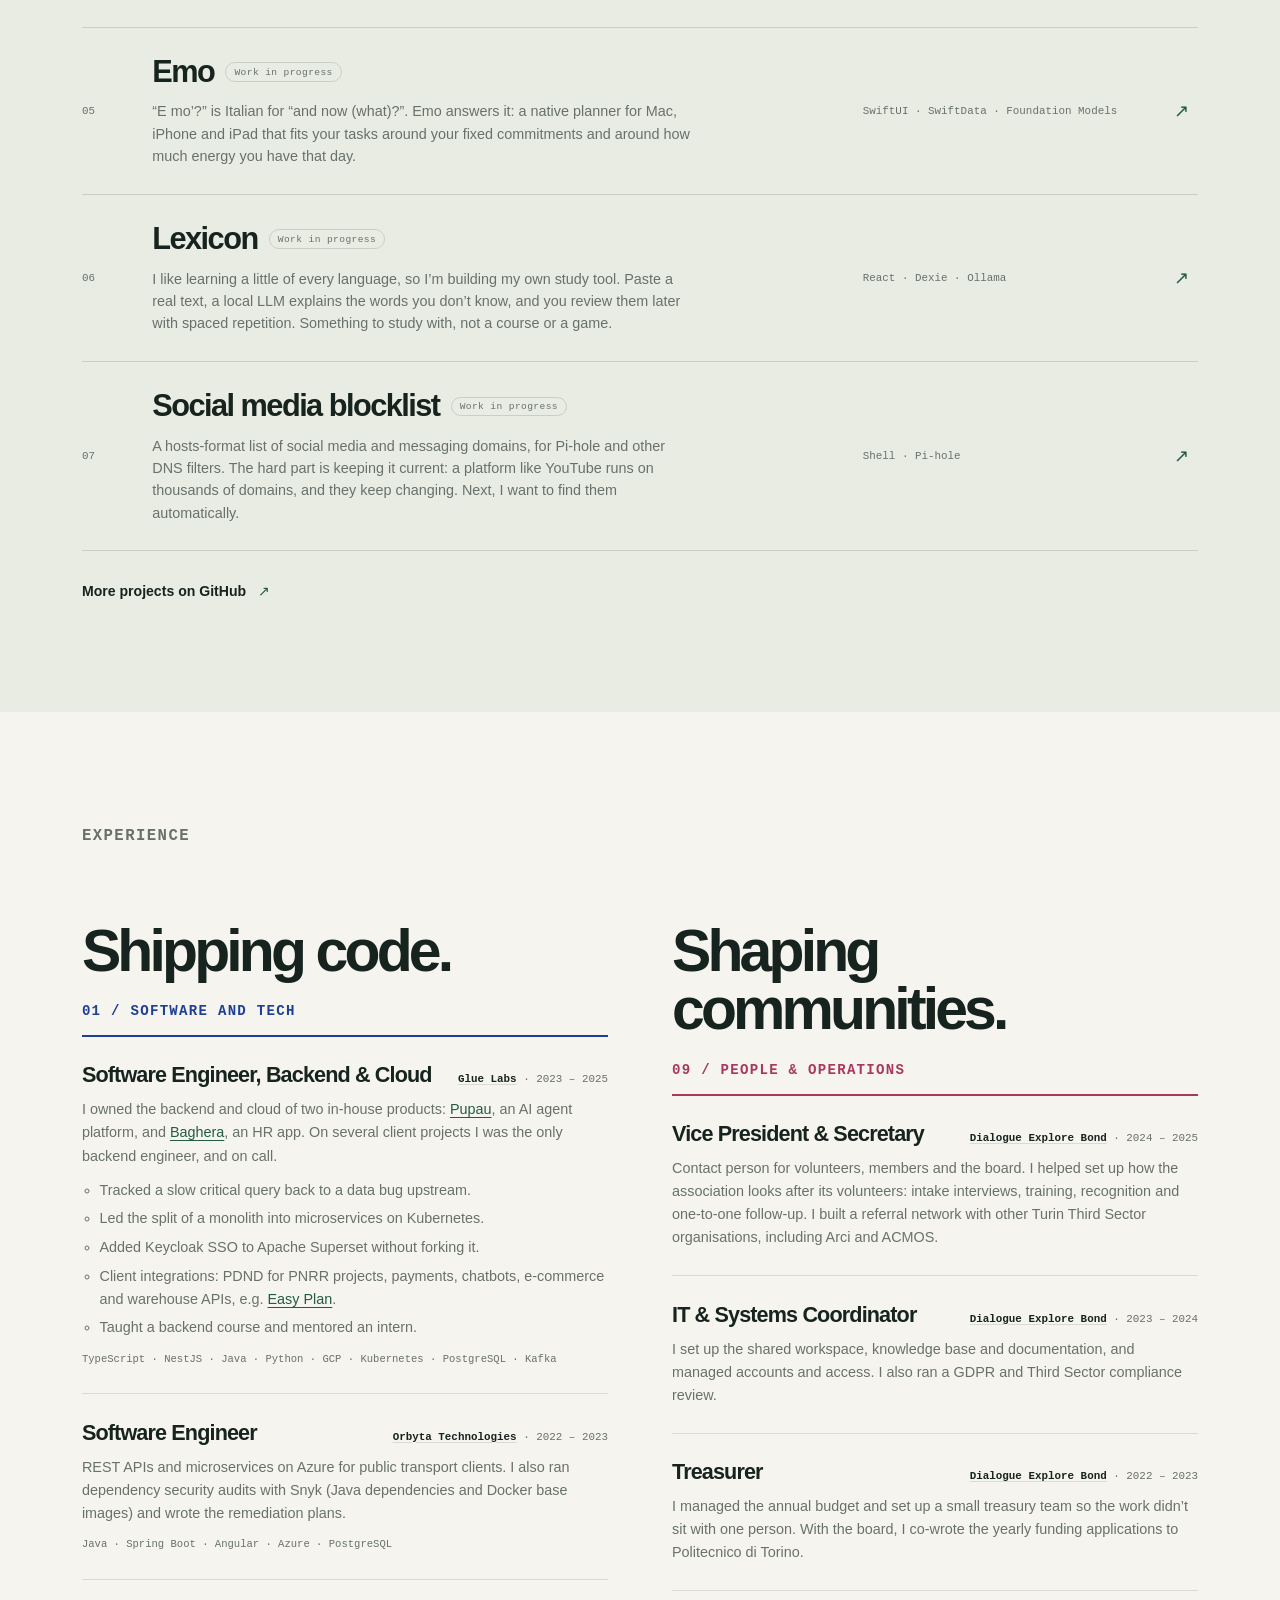
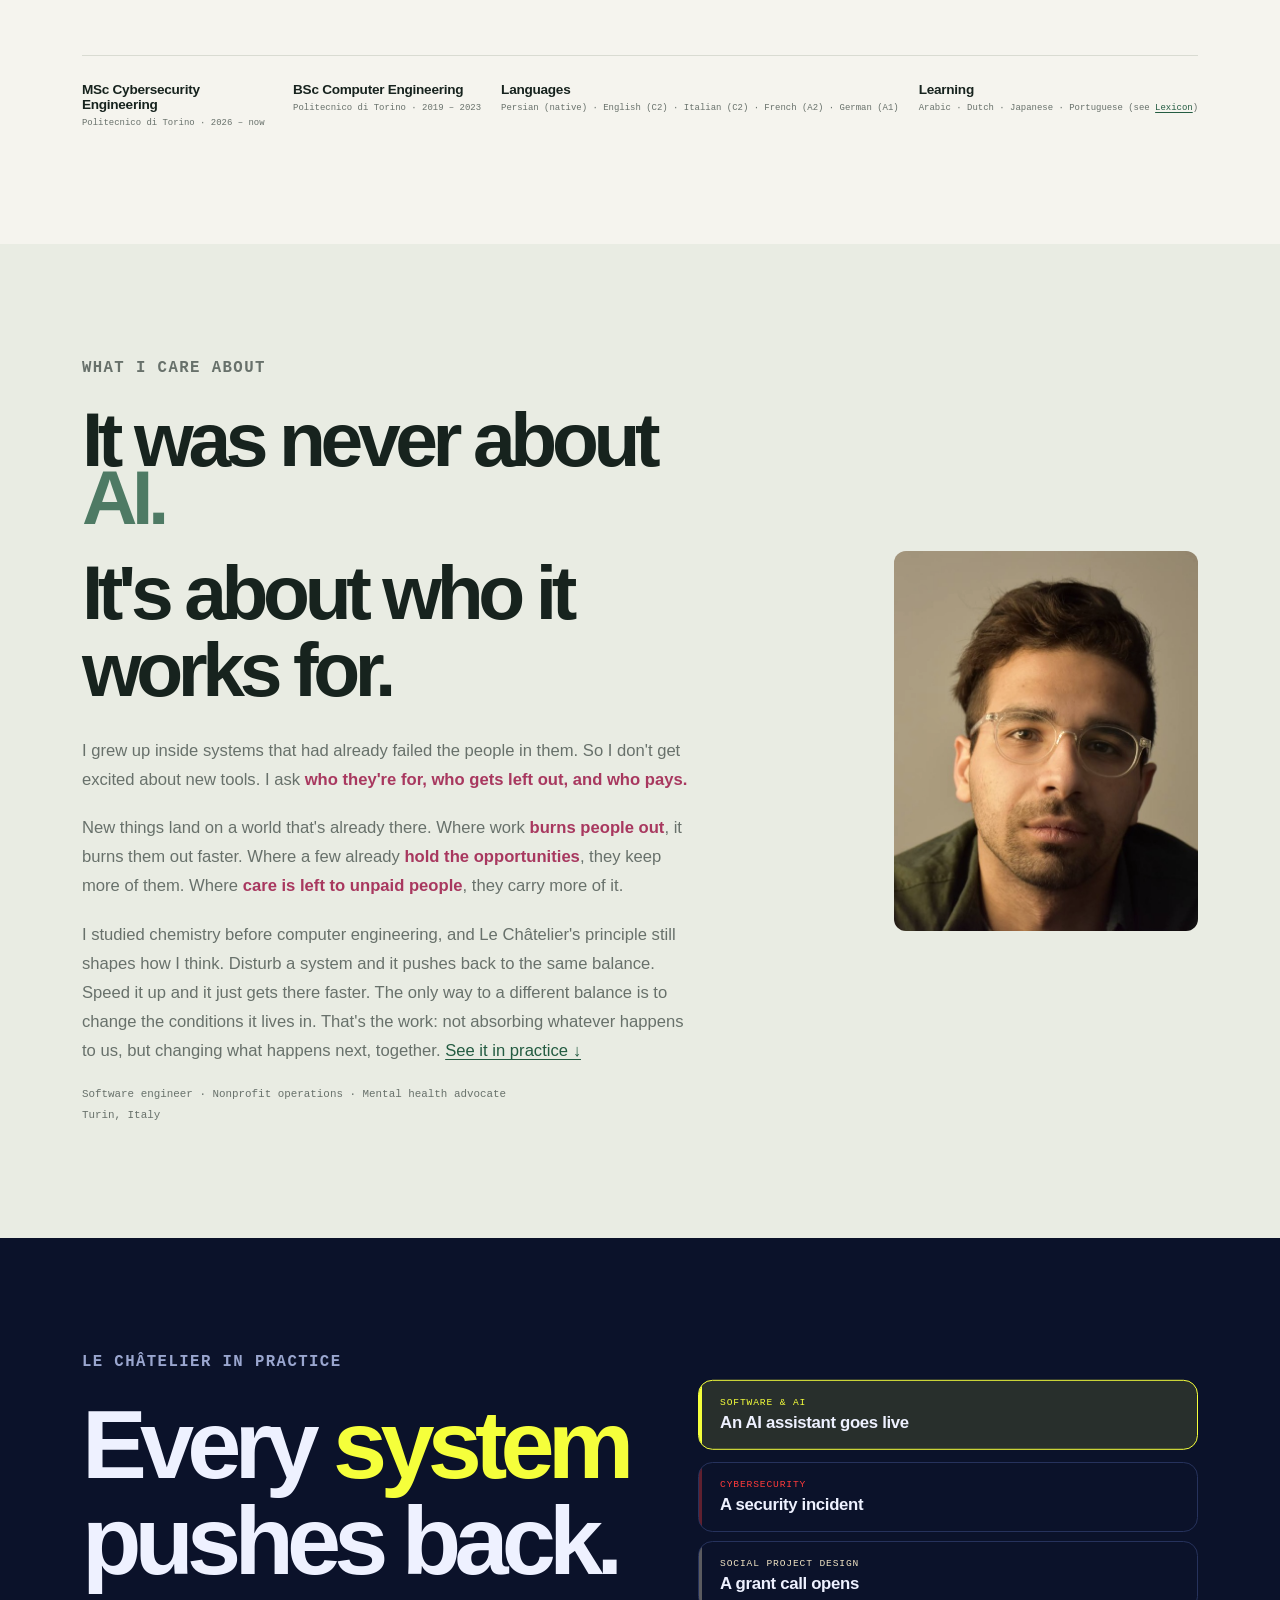
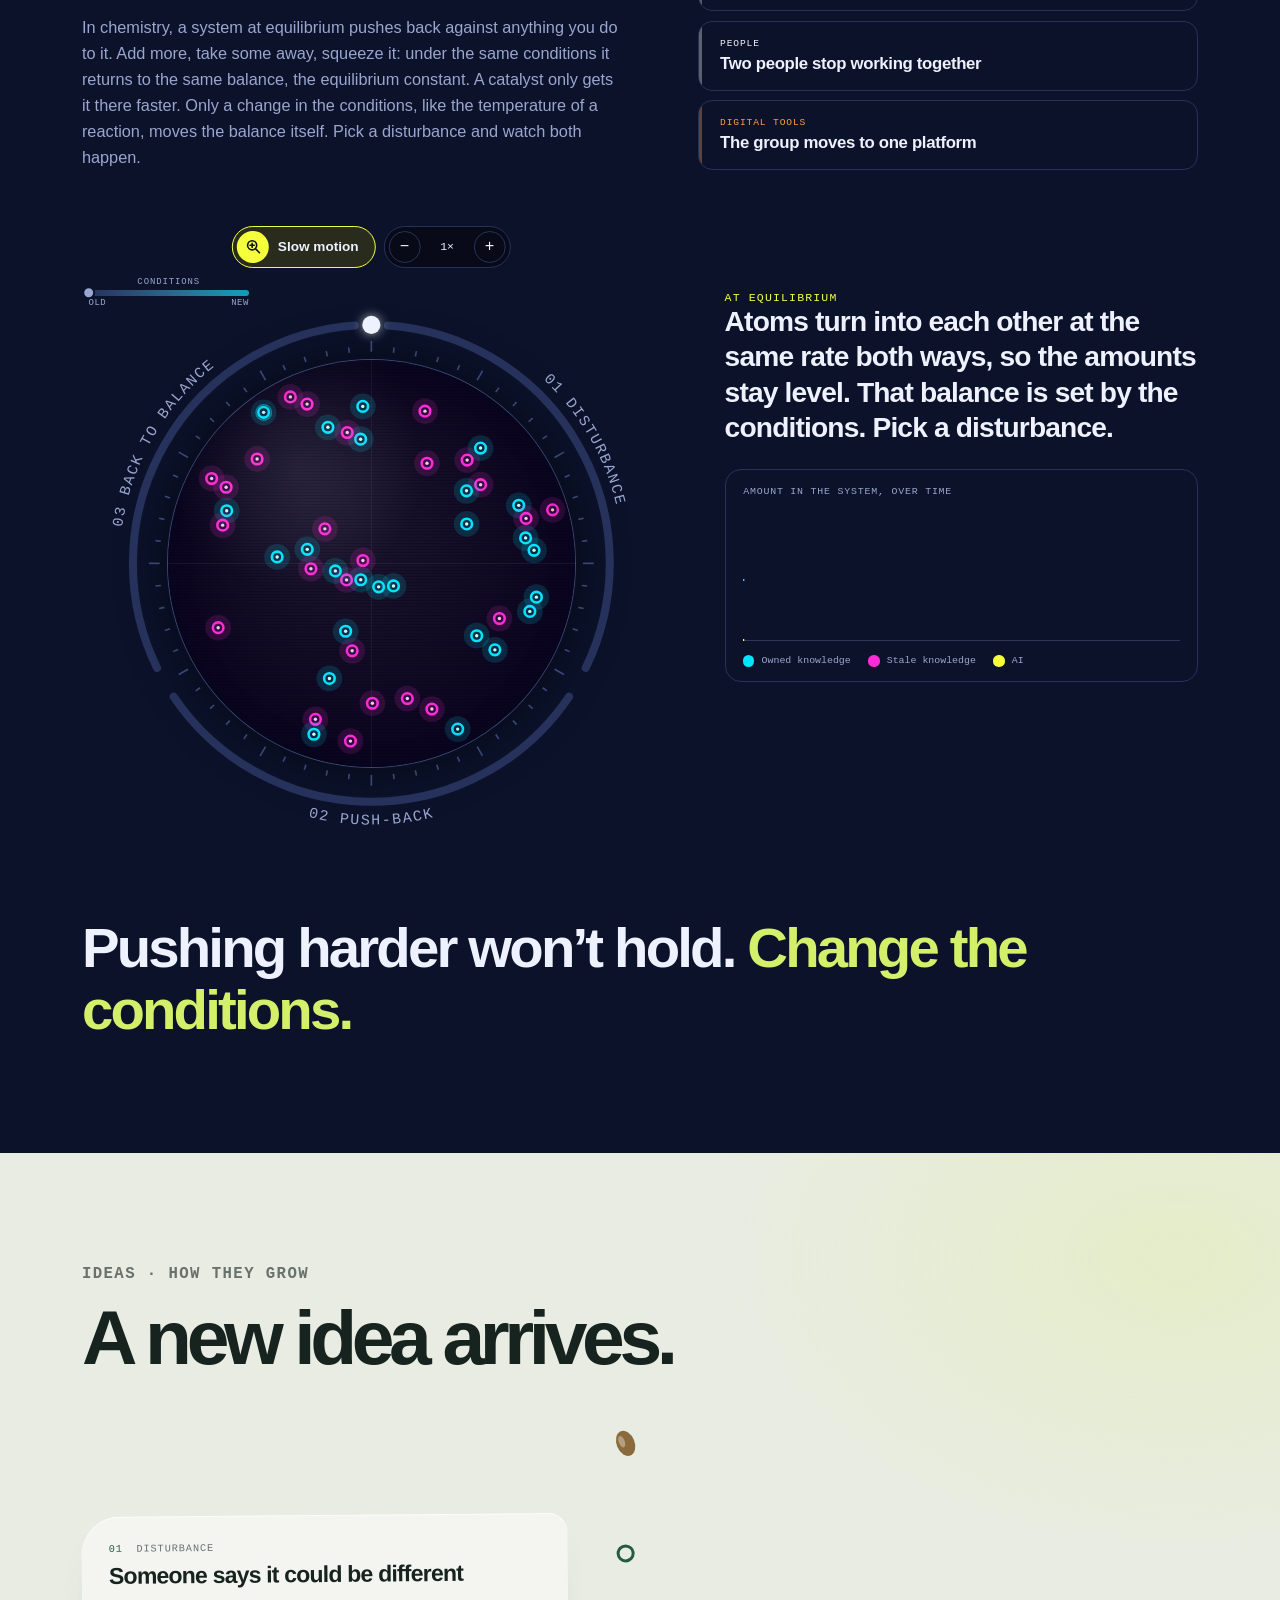
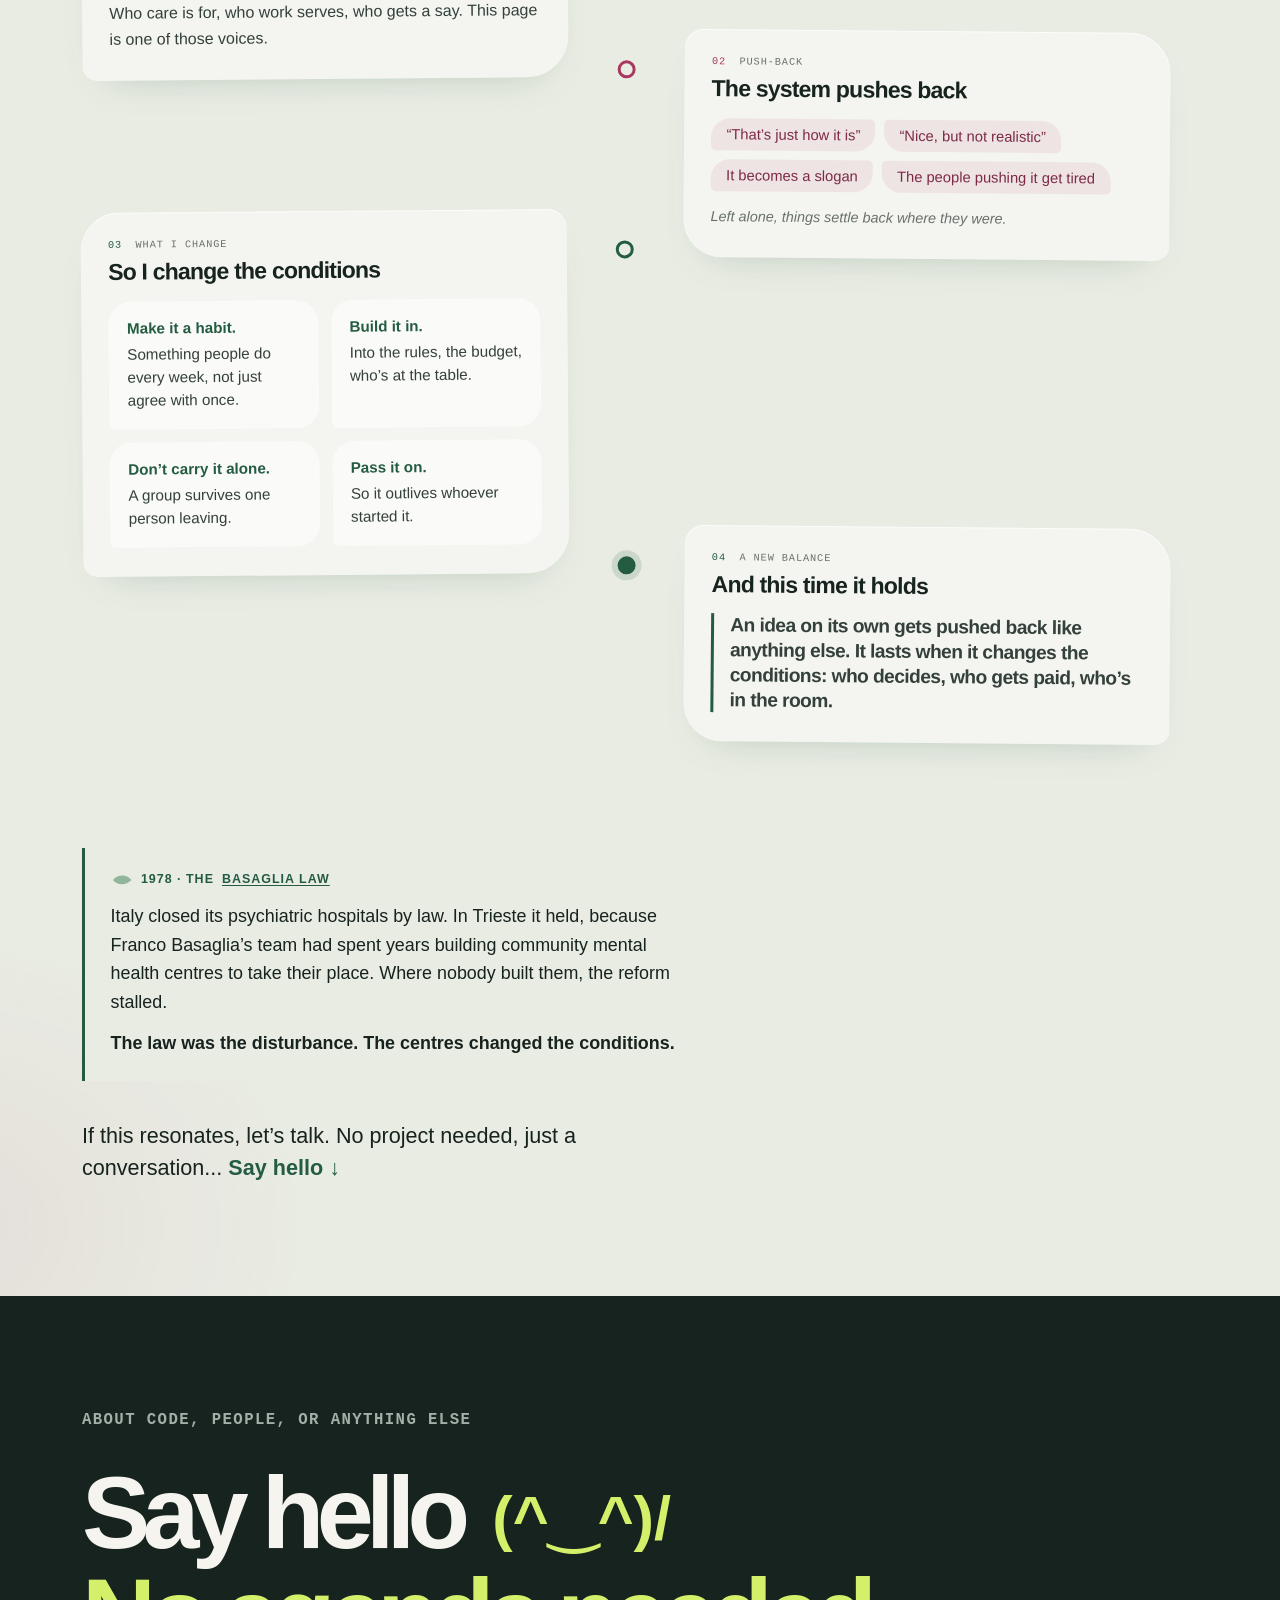
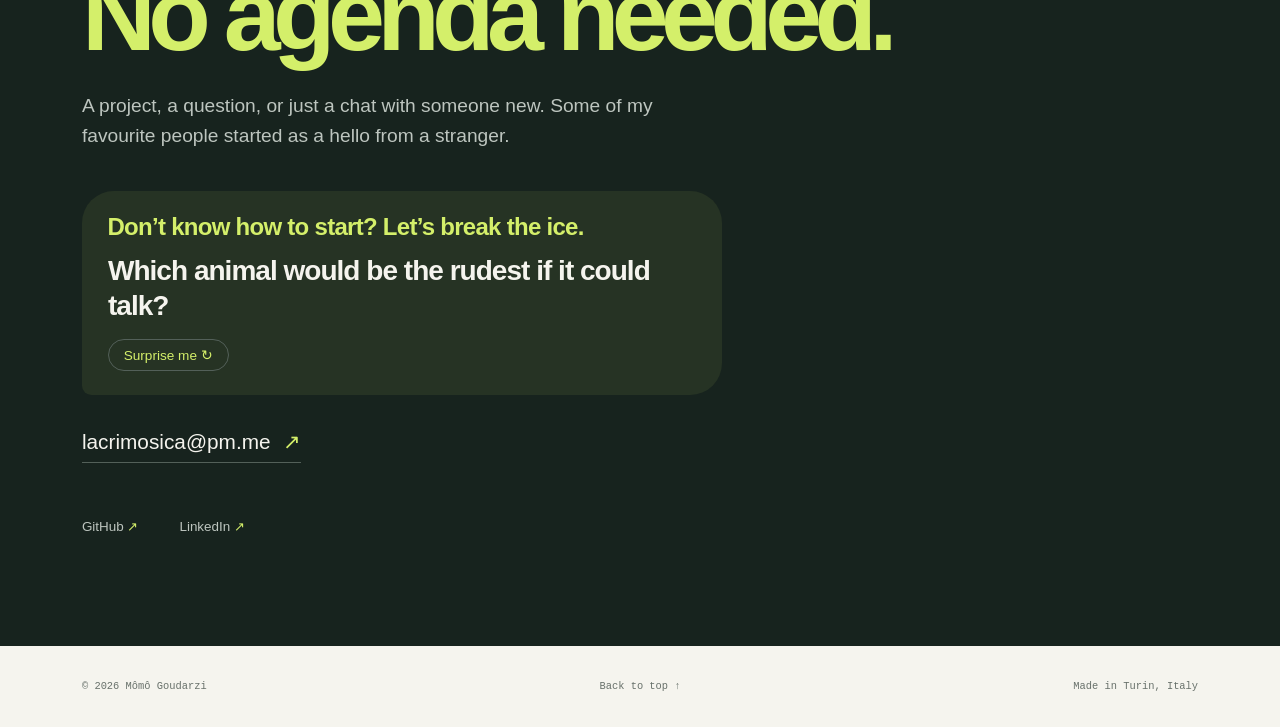
==== commit 61446ddf: "Merge navigation and project hierarchy refinements # Conflicts: #	index.html" ====
--- a/index.html
+++ b/index.html
@@ -157,8 +157,8 @@
 
         <div class="experience-columns">
           <div class="experience-column experience-column--technology">
-            <h3 class="experience-phrase">Shaping code.</h3>
-            <h3 class="experience-kicker">08 / Software and Tech</h3>
+            <h3 class="experience-phrase">Shipping code.</h3>
+            <h3 class="experience-kicker">01 / Software and Tech</h3>
             <ol class="experience-list">
               <li class="experience-item">
                 <div class="experience-head">
--- a/styles.css
+++ b/styles.css
@@ -1203,7 +1203,7 @@
   height: 100%;
   object-fit: cover;
   object-position: 55% 35%;
-  filter: saturate(0.8) contrast(1.02);
+  filter: sepia(0.12) saturate(0.88) contrast(1.02);
 }
 
 .story-portrait figcaption {
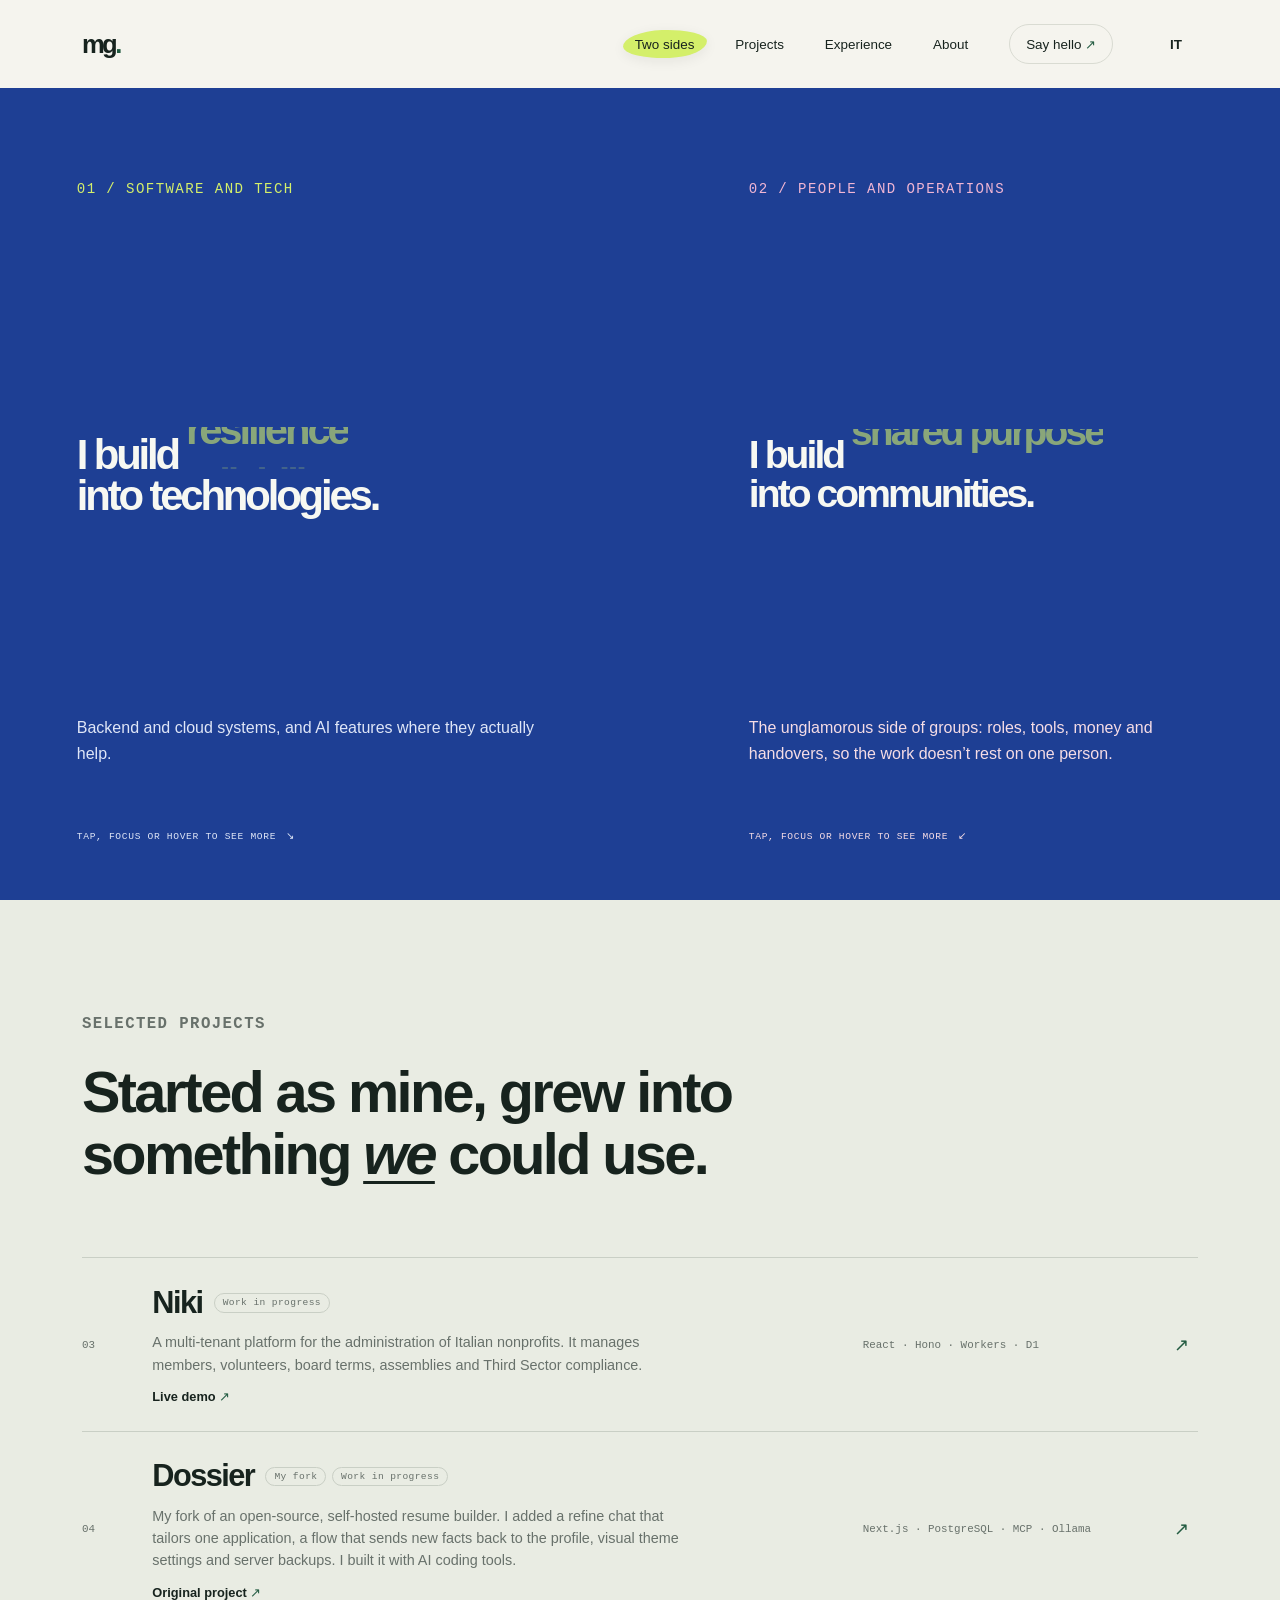
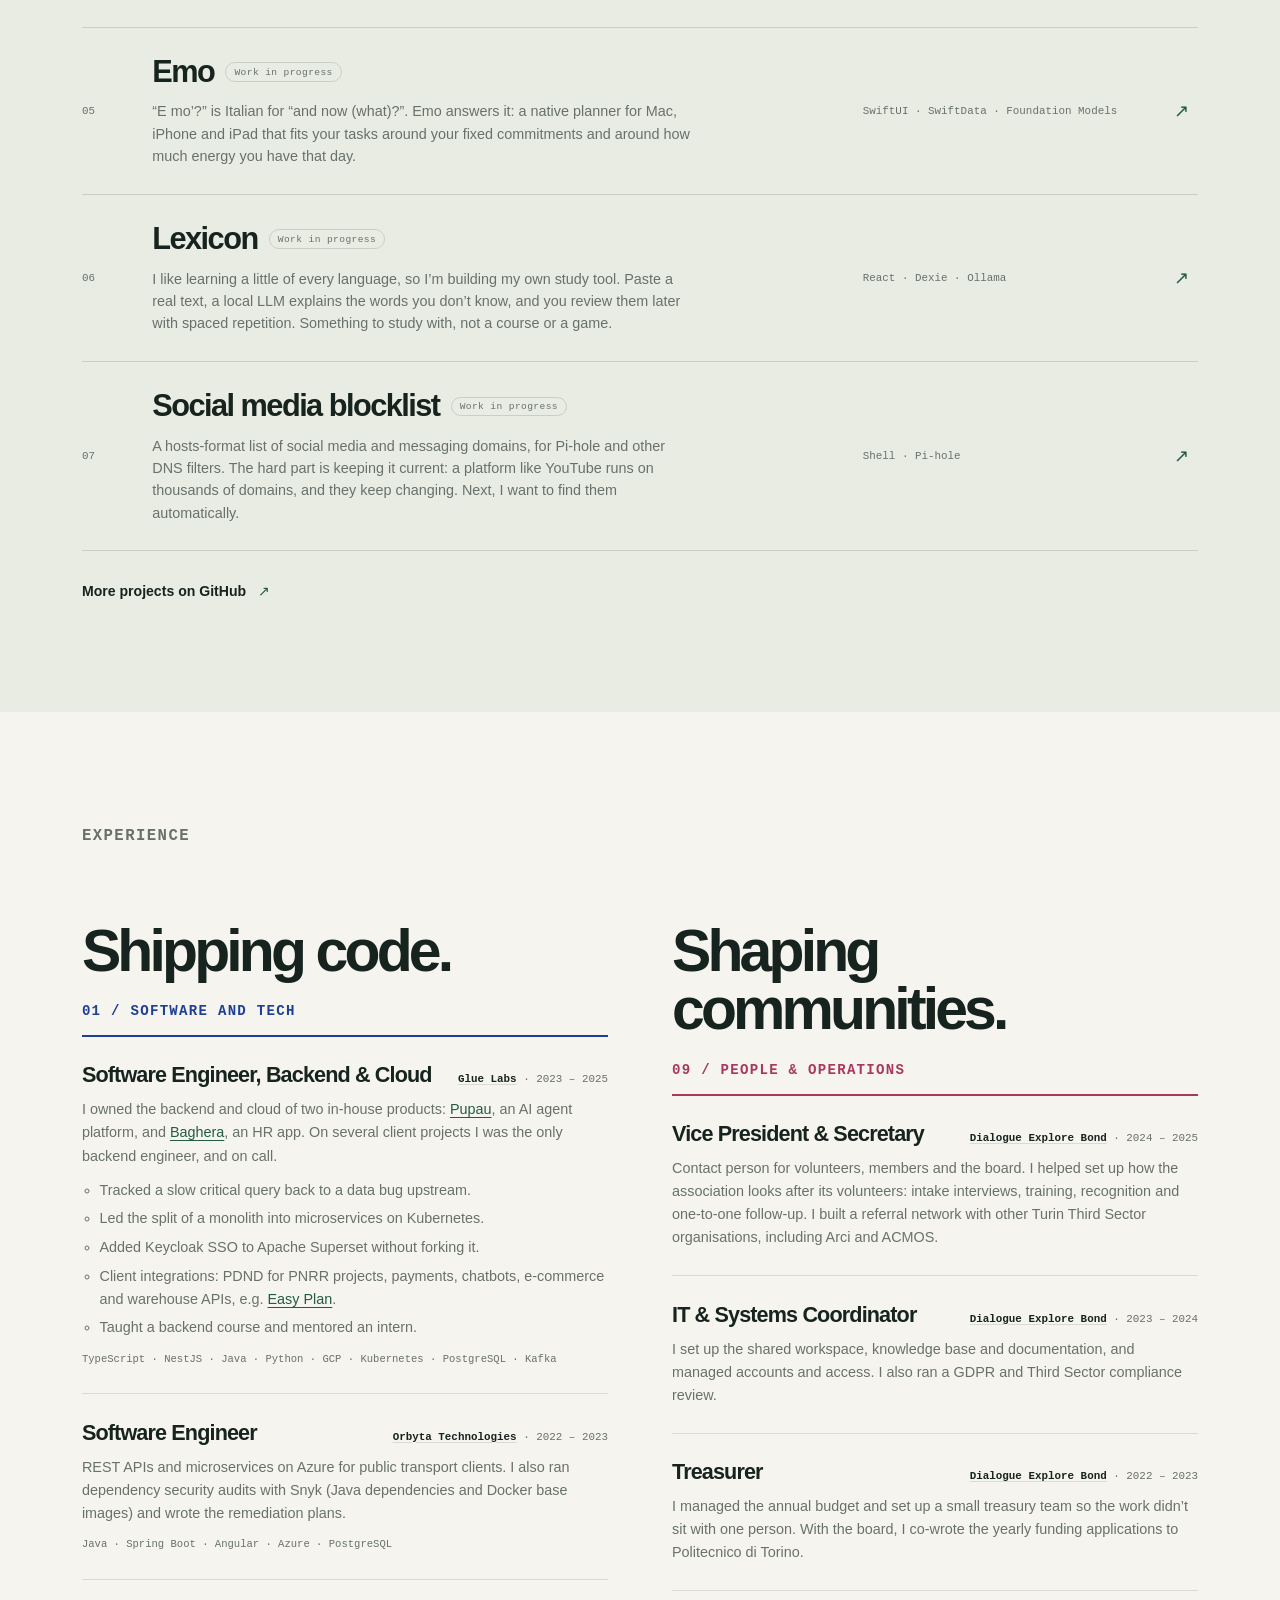
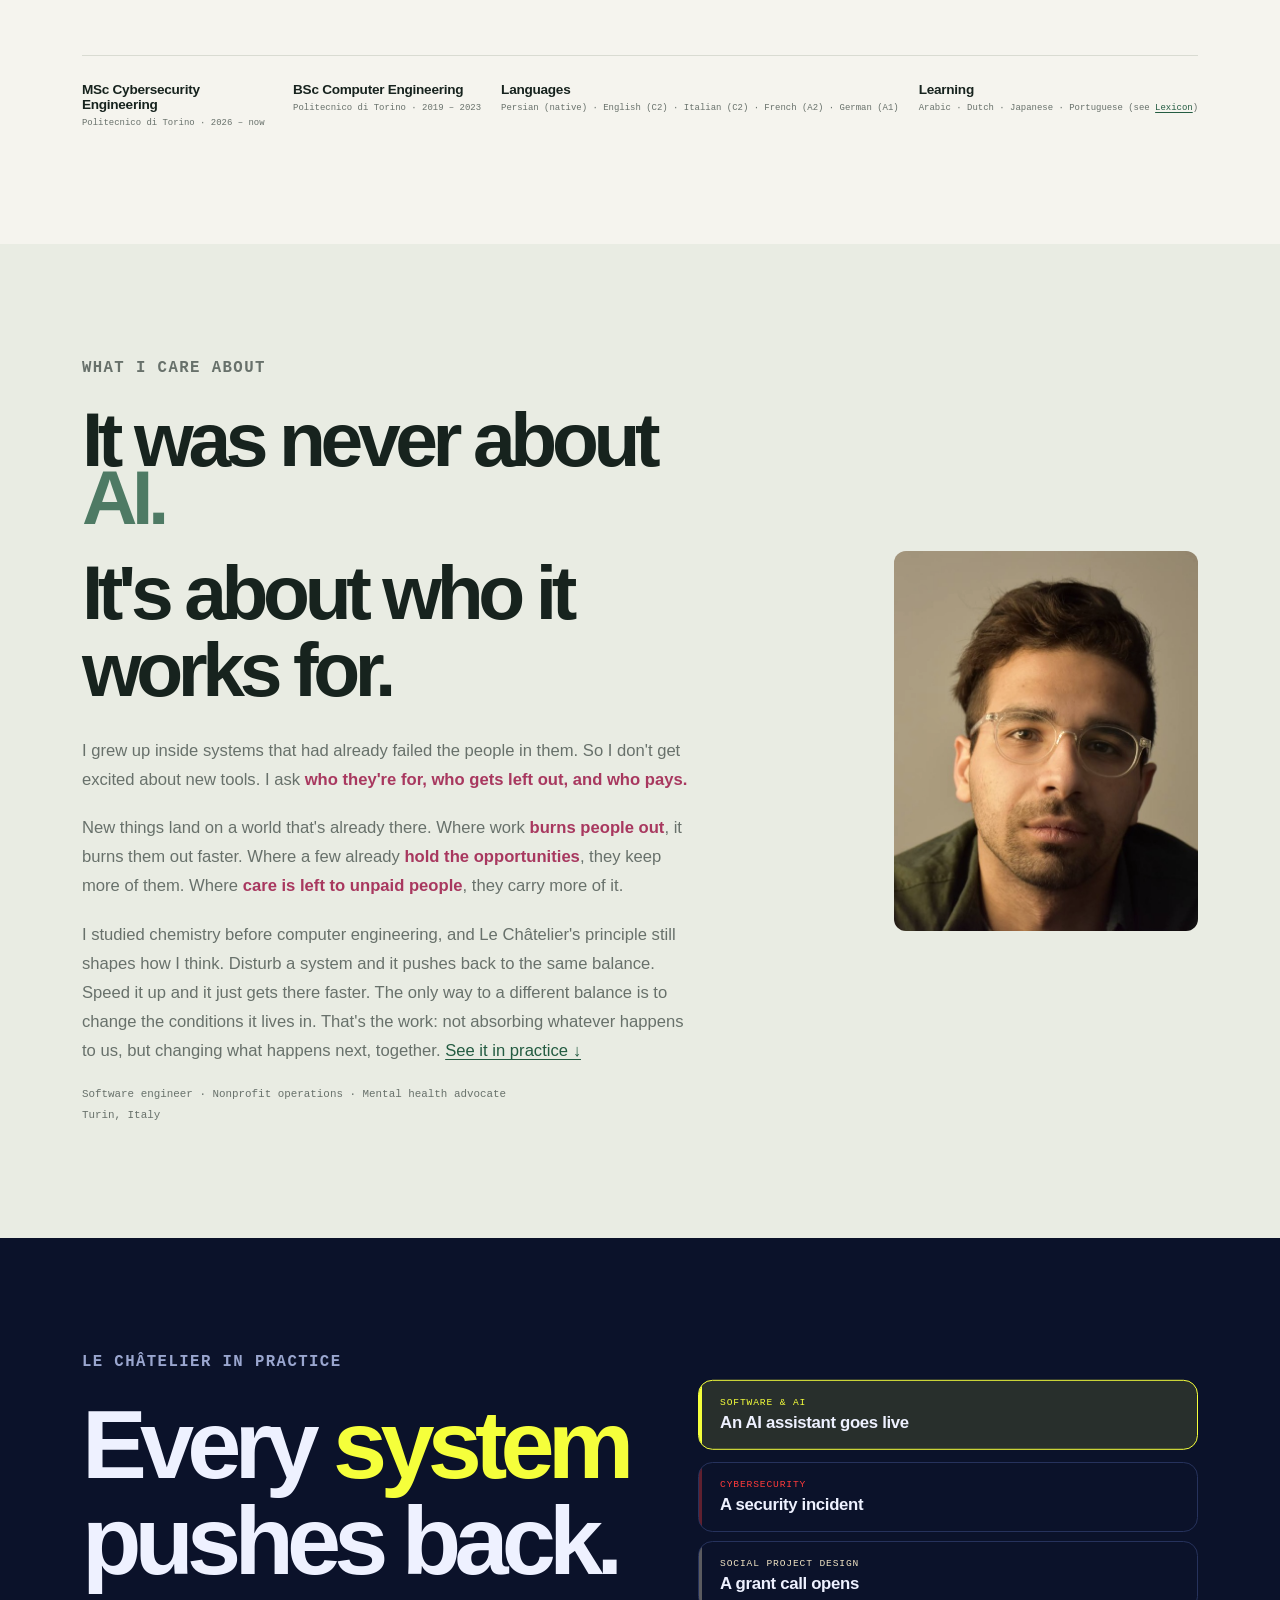
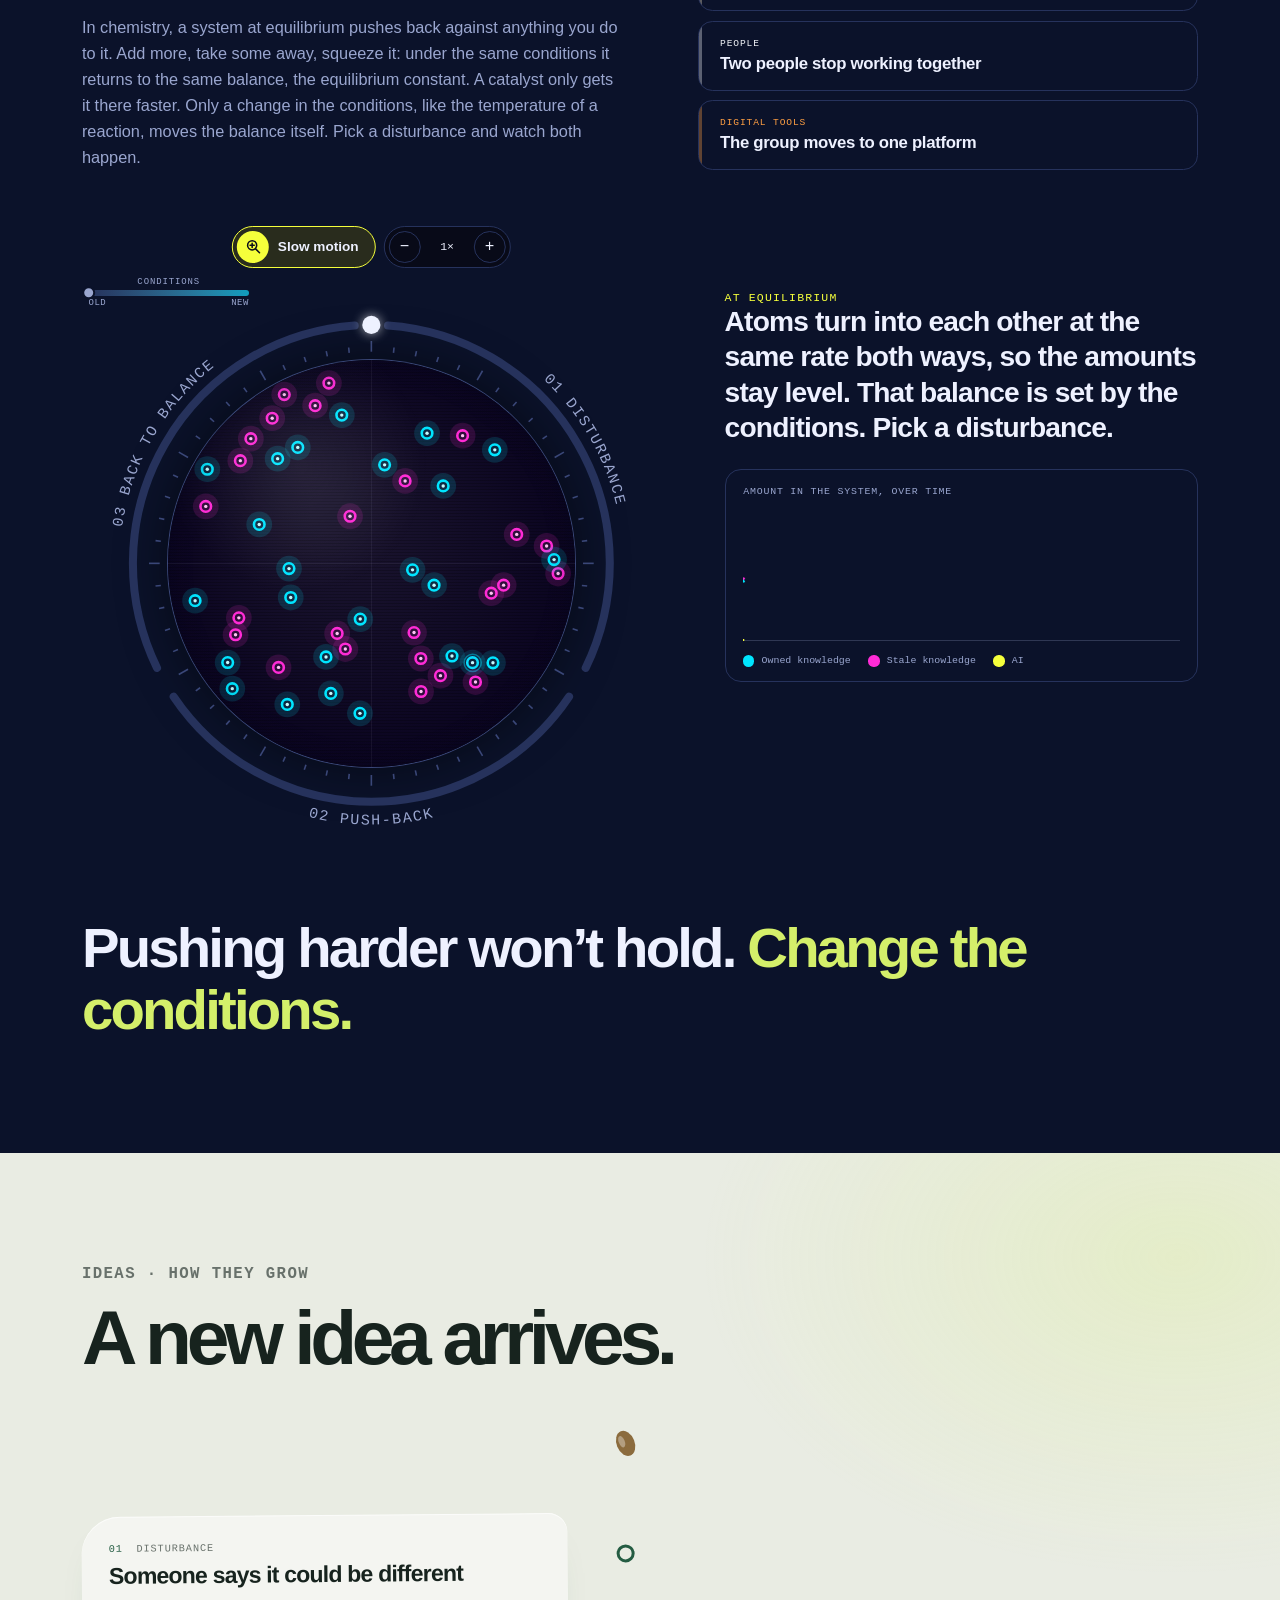
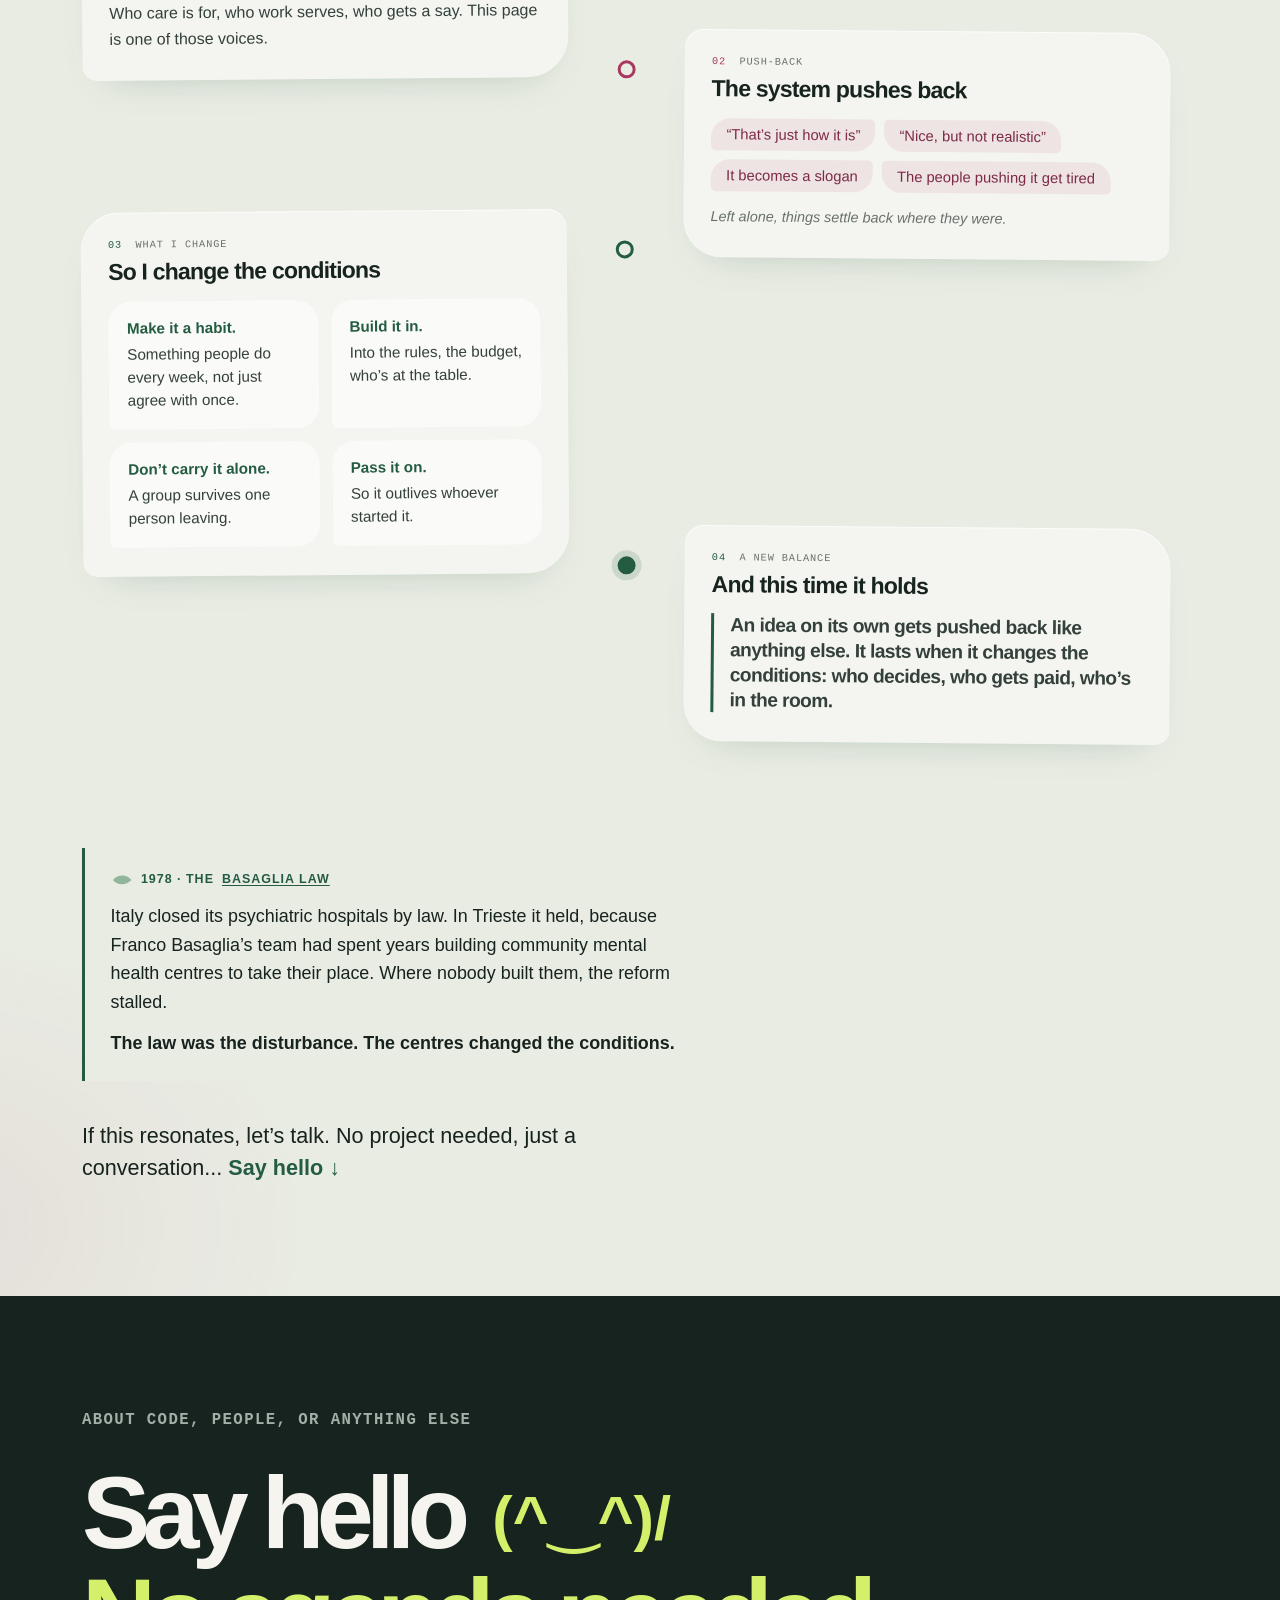
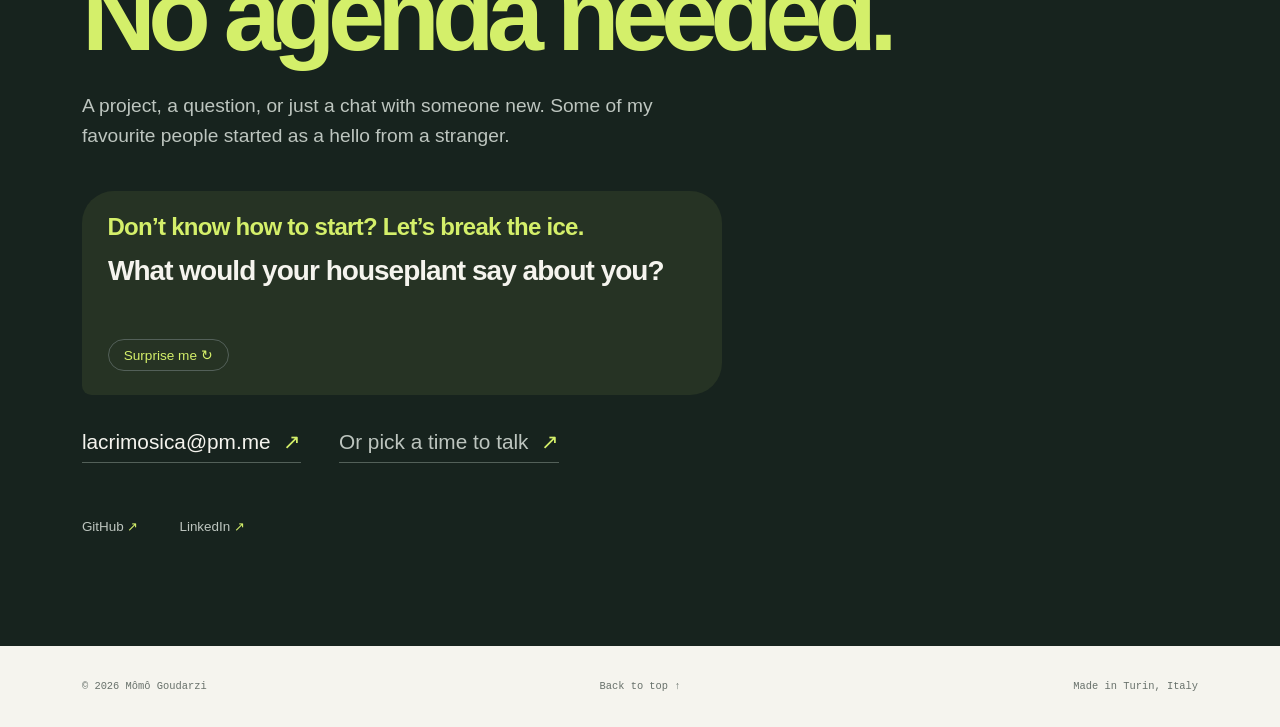
==== commit ed184860: "Add calendar booking link to contact section Co-Authored-By: Claude Opus 5.5 <noreply@anthropic.com>" ====
--- a/index.html
+++ b/index.html
@@ -569,7 +569,10 @@
           <p class="icebreaker-question" aria-live="polite">How do you squeeze the toothpaste: from the end, or from the middle?</p>
           <button class="icebreaker-shuffle" type="button" hidden>Surprise me ↻</button>
         </div>
-        <a class="contact-link" href="mailto:lacrimosica@pm.me?subject=Hello%20from%20your%20website&amp;body=Hi%20M%C3%B4m%C3%B4%2C%0A%0AI%20came%20across%20your%20website%20and%20wanted%20to%20say%20hello.%0A%0AA%20little%20about%20me%3A%20%0A%0AIcebreaker%3A%20How%20do%20you%20squeeze%20the%20toothpaste%3A%20from%20the%20end%2C%20or%20from%20the%20middle%3F%0AMy%20answer%3A%20%0A%0ATalk%20soon%2C%0A">lacrimosica@pm.me <span aria-hidden="true">↗</span></a>
+        <div class="contact-actions">
+          <a class="contact-link" href="mailto:lacrimosica@pm.me?subject=Hello%20from%20your%20website&amp;body=Hi%20M%C3%B4m%C3%B4%2C%0A%0AI%20came%20across%20your%20website%20and%20wanted%20to%20say%20hello.%0A%0AA%20little%20about%20me%3A%20%0A%0AIcebreaker%3A%20How%20do%20you%20squeeze%20the%20toothpaste%3A%20from%20the%20end%2C%20or%20from%20the%20middle%3F%0AMy%20answer%3A%20%0A%0ATalk%20soon%2C%0A">lacrimosica@pm.me <span aria-hidden="true">↗</span></a>
+          <a class="contact-booking" href="https://calendar.app.google/yeAZr2X3fKQZjSZ76" target="_blank" rel="noreferrer">Or pick a time to talk <span aria-hidden="true">↗</span></a>
+        </div>
         <div class="social-links">
           <a href="https://github.com/Lacrimosica" target="_blank" rel="noreferrer">GitHub <span aria-hidden="true">↗</span></a>
           <a href="https://www.linkedin.com/in/51226189" target="_blank" rel="noreferrer">LinkedIn <span aria-hidden="true">↗</span></a>
--- a/styles.css
+++ b/styles.css
@@ -2724,17 +2724,43 @@
   border-color: var(--lime);
 }
 
-.contact-link {
+.contact-actions {
+  display: flex;
+  flex-wrap: wrap;
+  align-items: baseline;
+  gap: 1rem 2.4rem;
+  margin-top: 2.2rem;
+}
+
+.contact-link,
+.contact-booking {
   display: inline-flex;
   align-items: center;
   gap: 0.75rem;
-  margin-top: 2.2rem;
   padding-bottom: 0.5rem;
   border-bottom: 1px solid #536059;
   font-size: clamp(1rem, 2vw, 1.3rem);
 }
 
+/* The calendar link is the quieter second option next to the email. */
+.contact-booking {
+  color: #bdc5bf;
+}
+
+.contact-link:hover,
+.contact-booking:hover,
+.contact-link:focus-visible,
+.contact-booking:focus-visible {
+  border-color: var(--lime);
+}
+
+.contact-booking:hover,
+.contact-booking:focus-visible {
+  color: var(--paper);
+}
+
 .contact-link span,
+.contact-booking span,
 .contact .social-links span {
   color: var(--lime);
 }
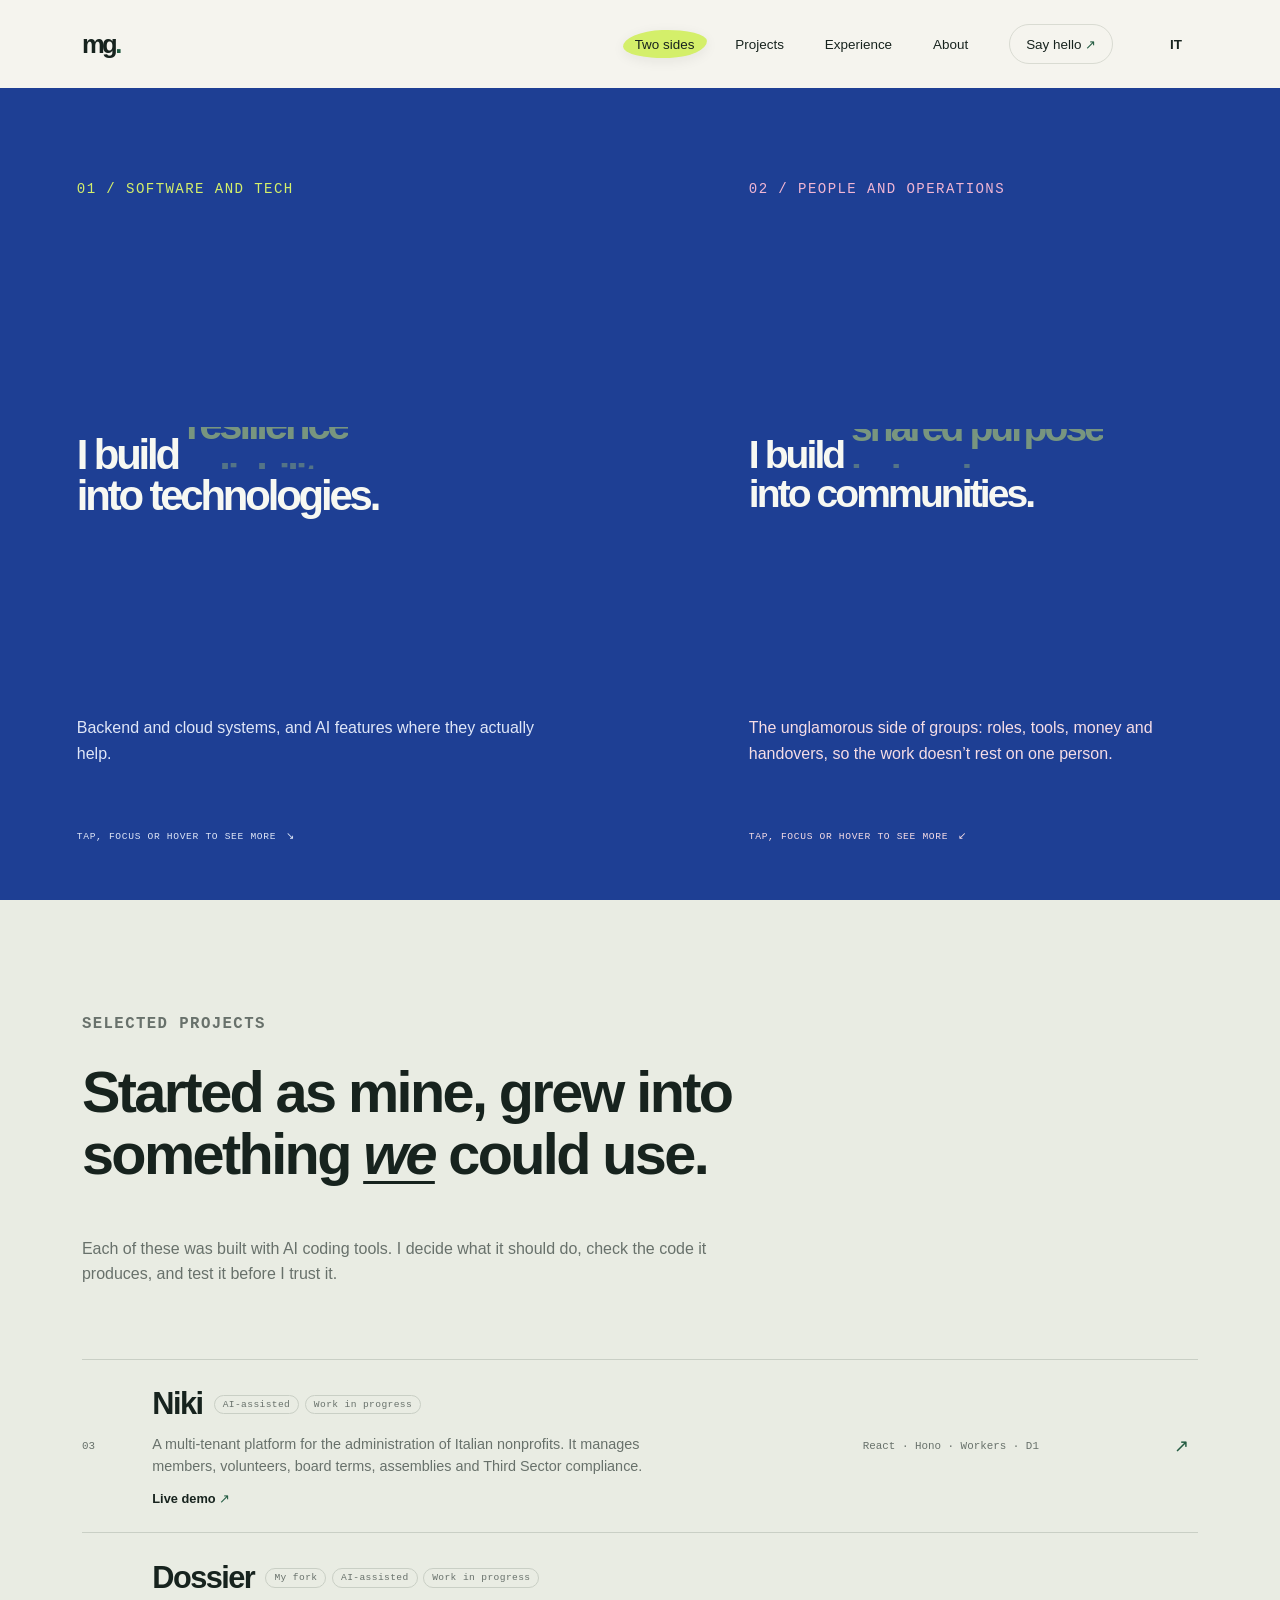
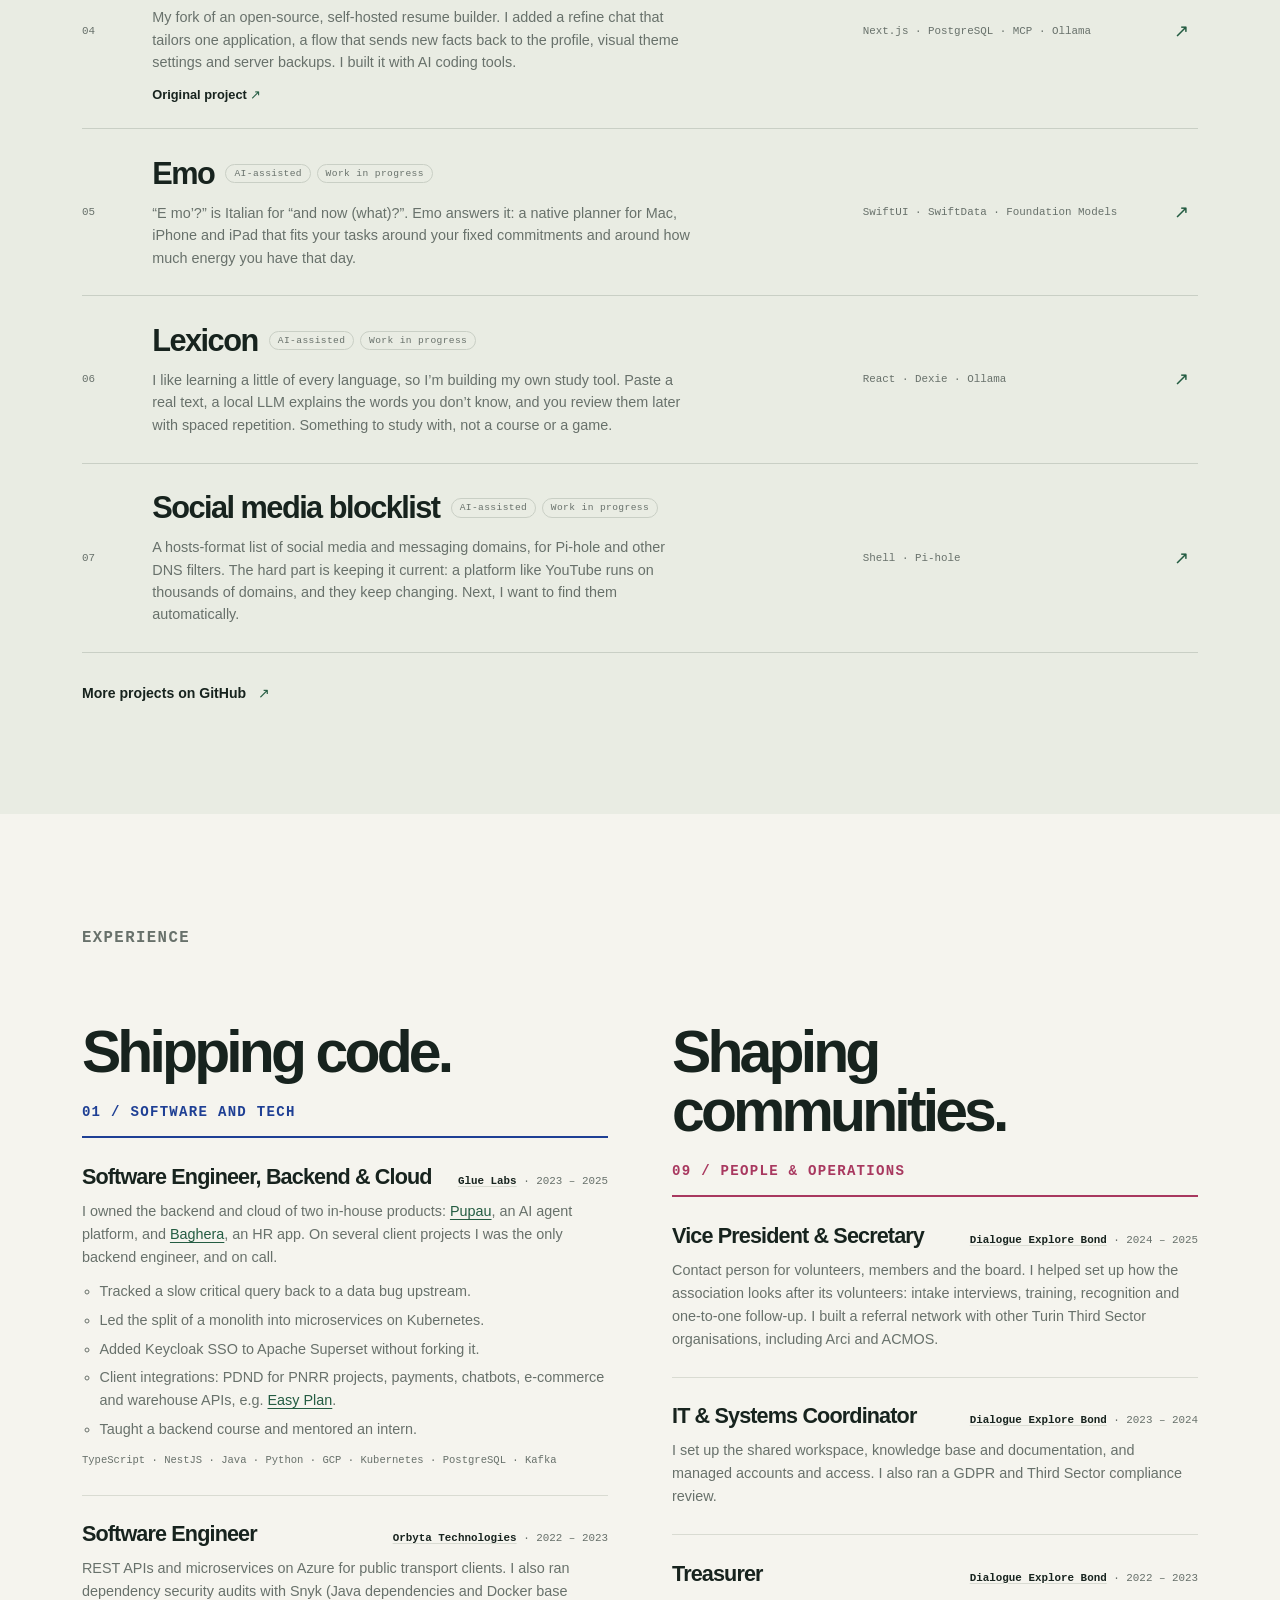
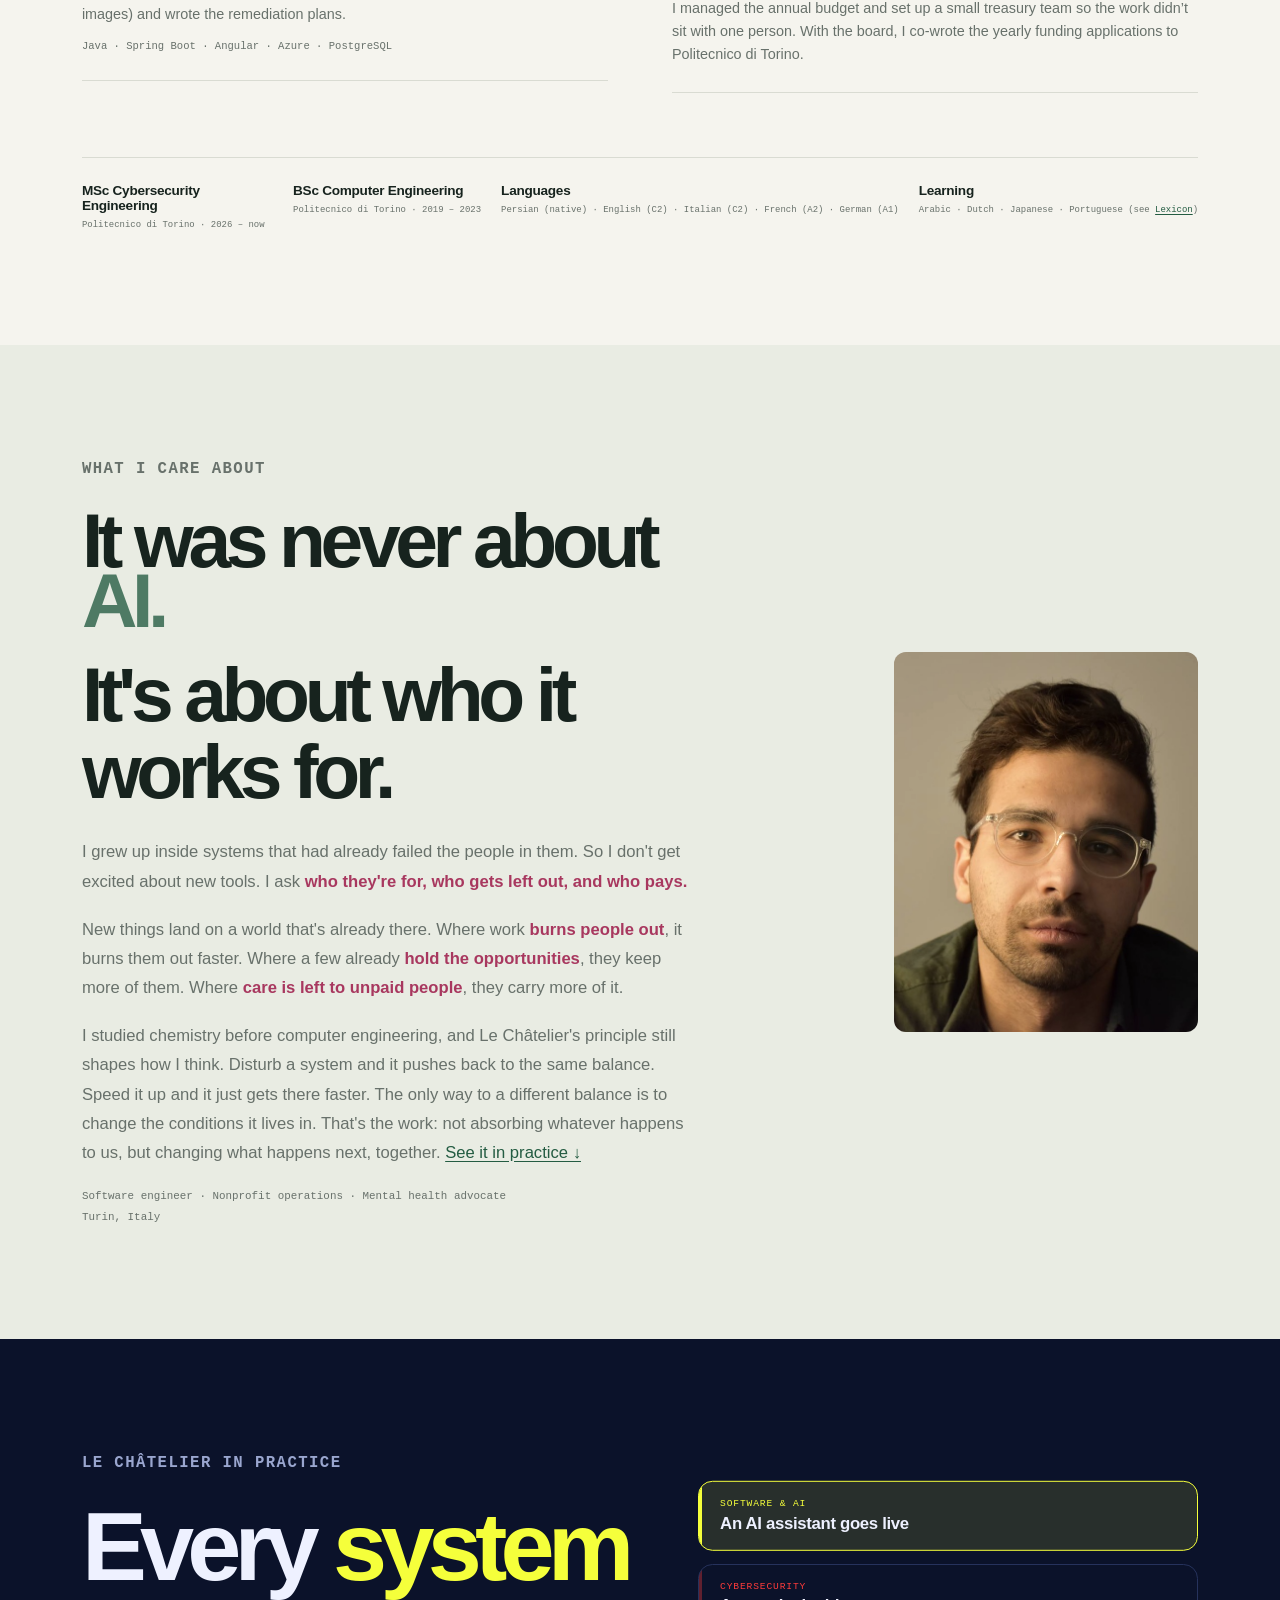
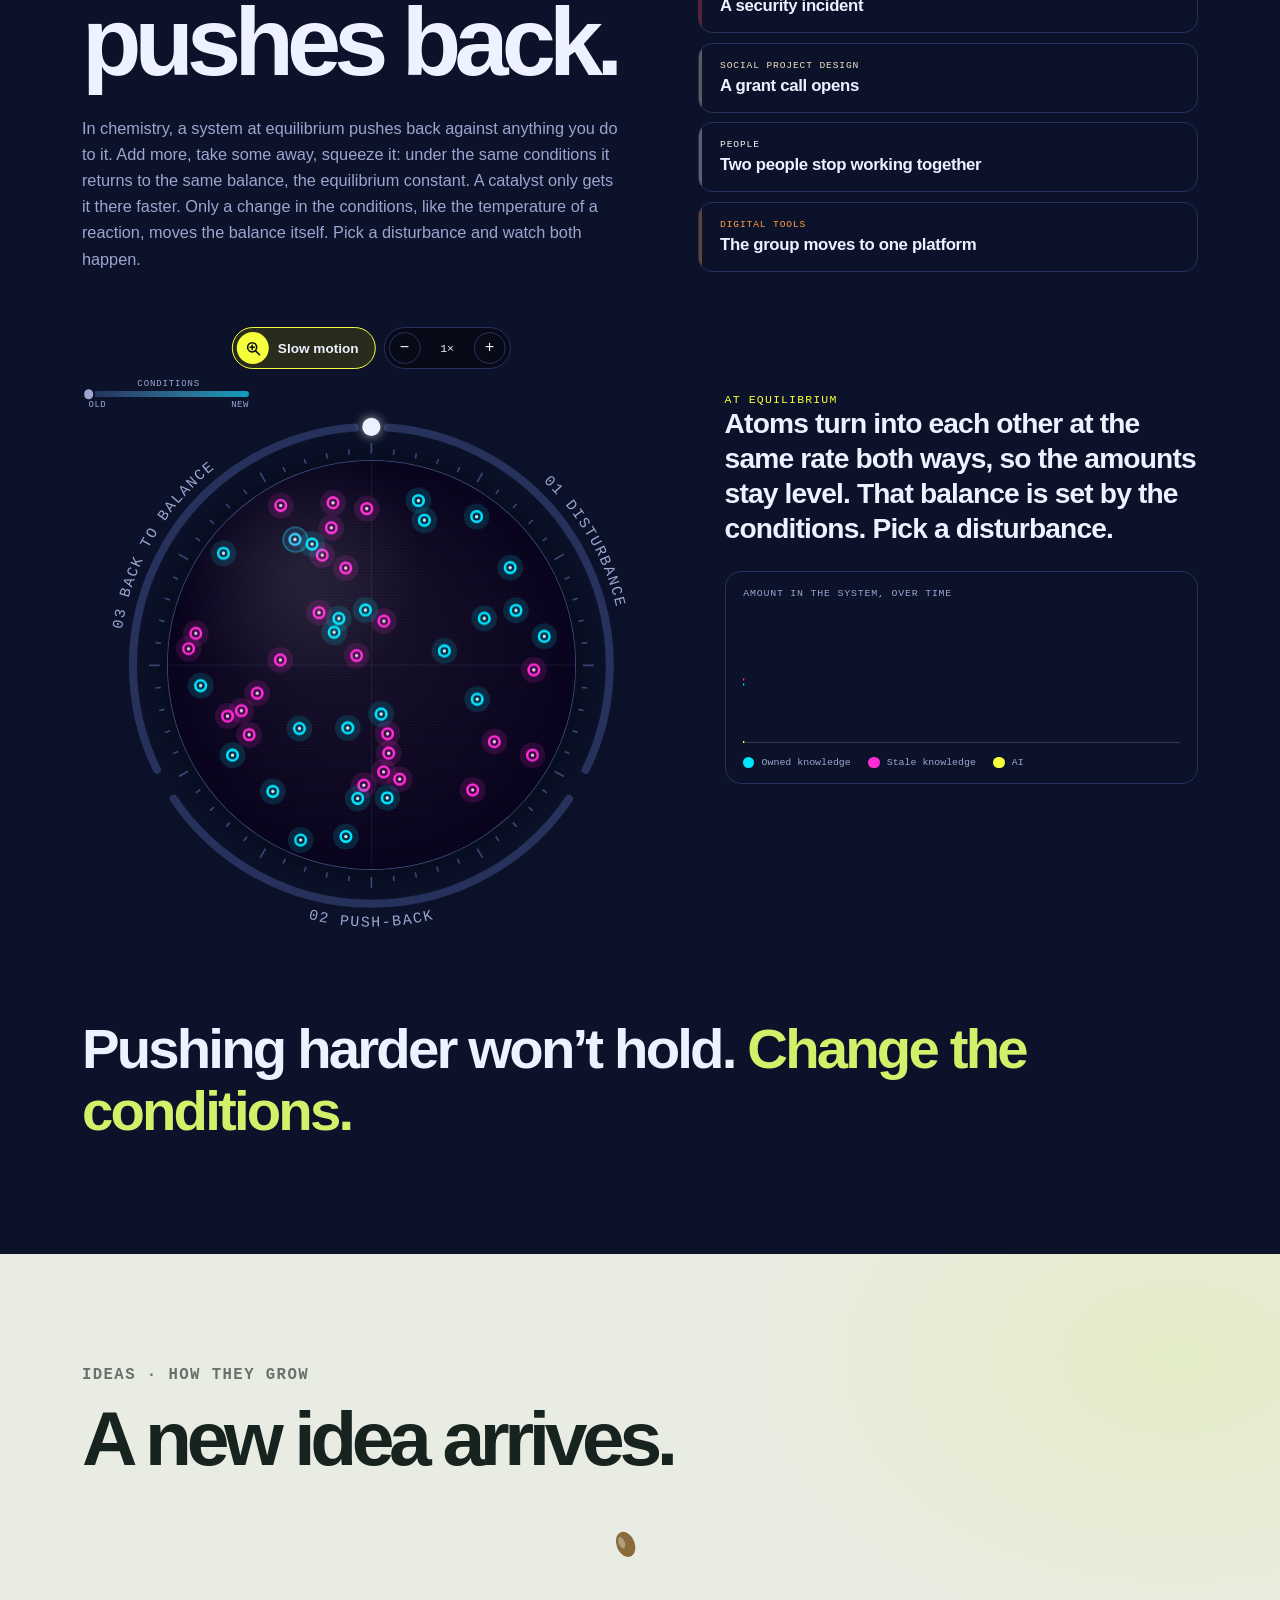
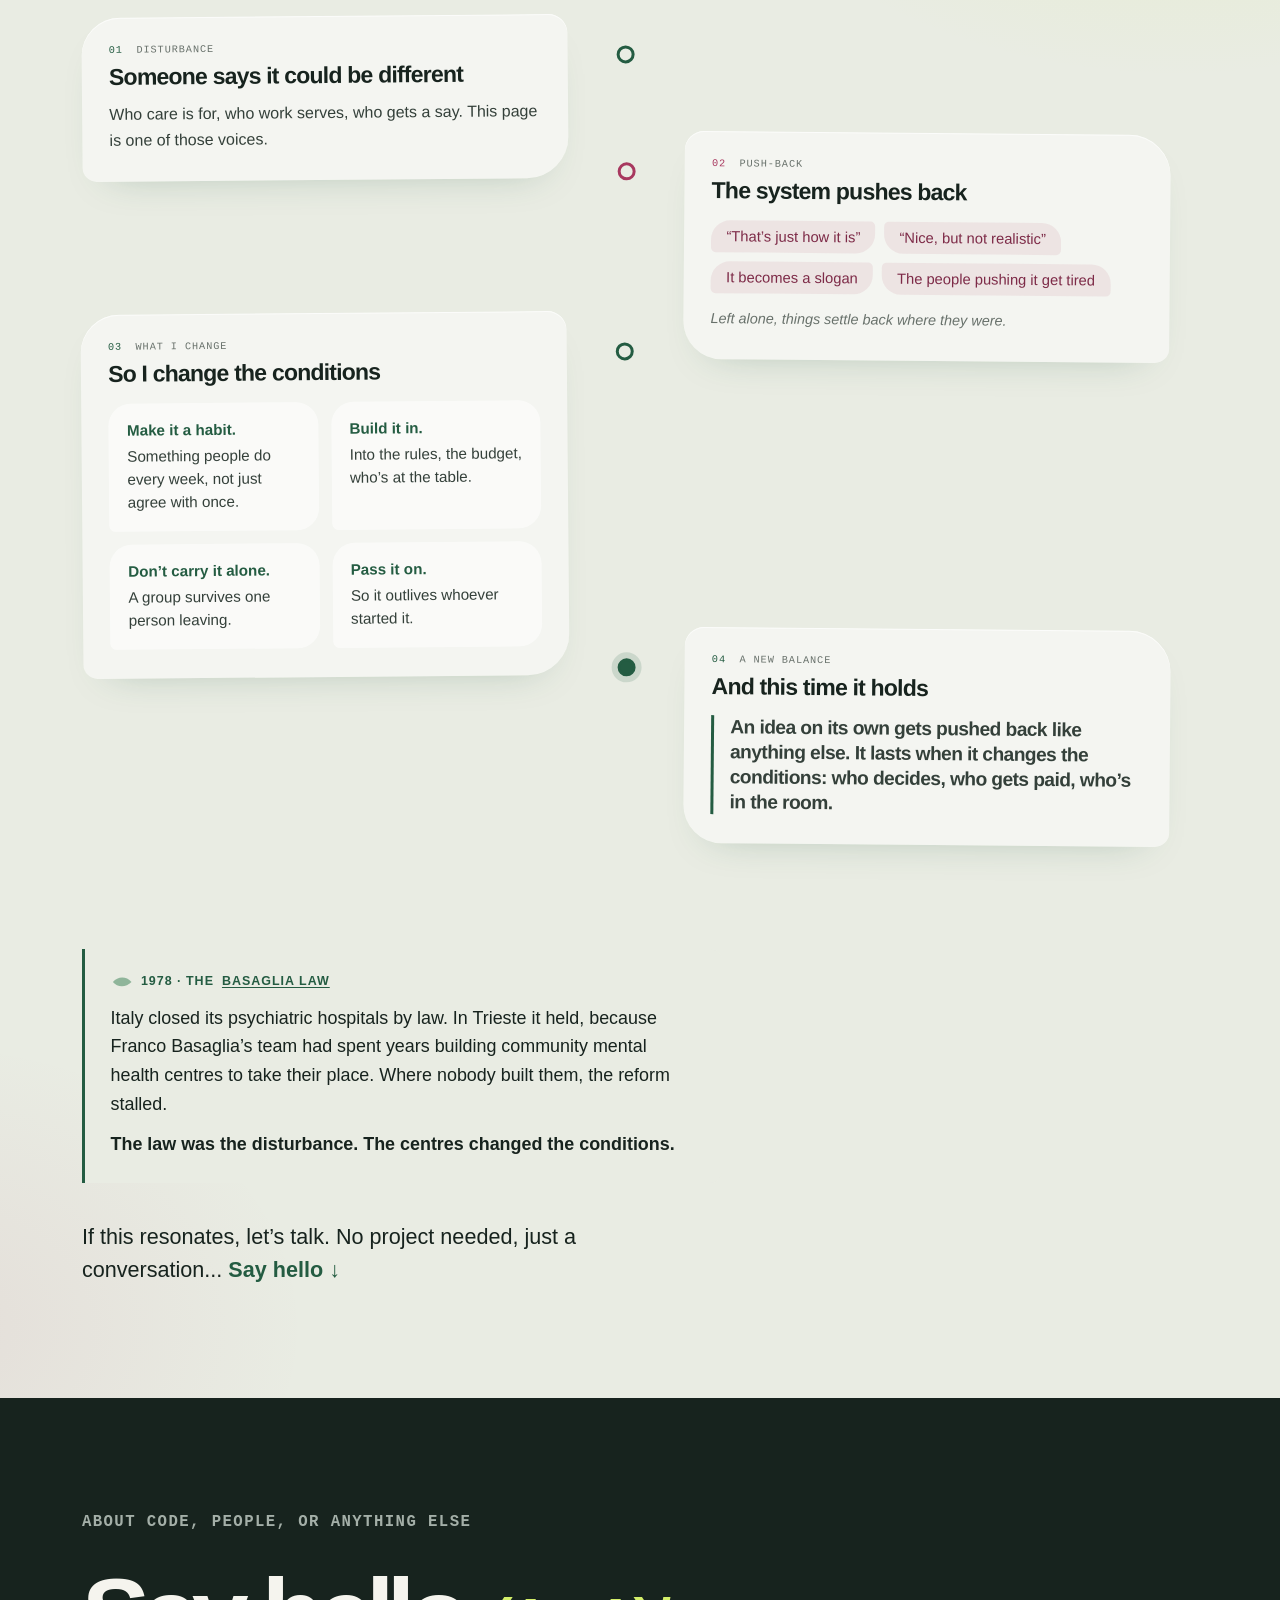
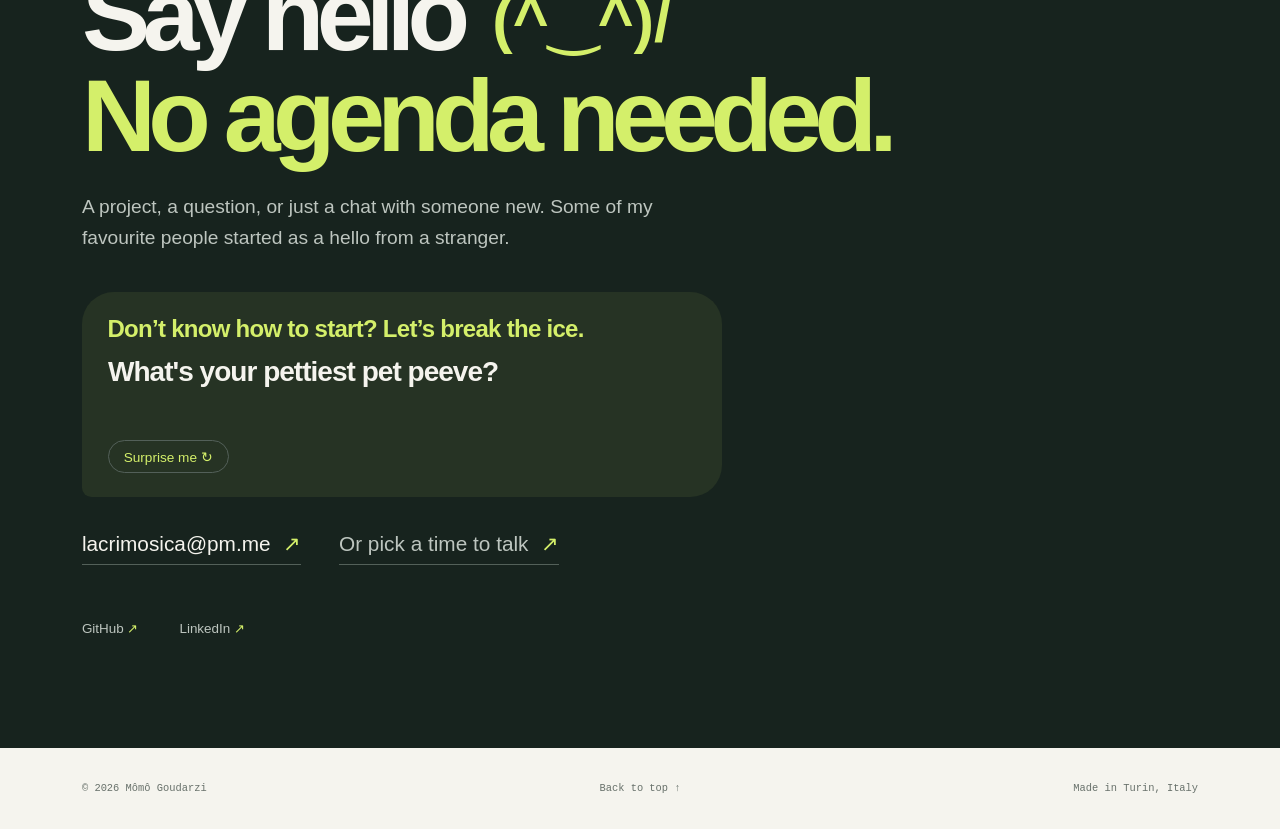
==== commit 1e3bbb73: "Disclose AI-assisted projects Add an intro line under Selected projects and an AI-assisted tag to ea" ====
--- a/index.html
+++ b/index.html
@@ -95,12 +95,13 @@
         <div class="section-heading">
           <p class="eyebrow">Selected projects</p>
           <h2 id="work-title">Started as mine, grew into something <em>we</em> could use.</h2>
+          <p class="work-note">Each of these was built with AI coding tools. I decide what it should do, check the code it produces, and test it before I trust it.</p>
         </div>
         <div class="project-list">
           <article class="project">
             <span class="project-number">03</span>
             <div class="project-main">
-              <h3 class="project-title"><a class="project-link" href="https://github.com/Lacrimosica/niki" target="_blank" rel="noreferrer">Niki</a><span class="project-tags"><span class="visually-hidden"> — </span><span class="project-tag">Work in progress</span></span></h3>
+              <h3 class="project-title"><a class="project-link" href="https://github.com/Lacrimosica/niki" target="_blank" rel="noreferrer">Niki</a><span class="project-tags"><span class="visually-hidden"> — </span><span class="project-tag">AI-assisted</span><span class="project-tag">Work in progress</span></span></h3>
               <p class="project-description">A multi-tenant platform for the administration of Italian nonprofits. It manages members, volunteers, board terms, assemblies and Third Sector compliance.</p>
               <a class="project-extra" href="https://niki-demo.lacrimosica.com" target="_blank" rel="noreferrer">Live demo <span aria-hidden="true">↗</span></a>
             </div>
@@ -110,7 +111,7 @@
           <article class="project">
             <span class="project-number">04</span>
             <div class="project-main">
-              <h3 class="project-title">Dossier <span class="project-tags"><span class="visually-hidden"> — </span><span class="project-tag">My fork</span><span class="project-tag">Work in progress</span></span></h3>
+              <h3 class="project-title">Dossier <span class="project-tags"><span class="visually-hidden"> — </span><span class="project-tag">My fork</span><span class="project-tag">AI-assisted</span><span class="project-tag">Work in progress</span></span></h3>
               <p class="project-description">My fork of an open-source, self-hosted resume builder. I added a refine chat that tailors one application, a flow that sends new facts back to the profile, visual theme settings and server backups. I built it with AI coding tools.</p>
               <a class="project-extra" href="https://github.com/AienTech/dossier" target="_blank" rel="noreferrer">Original project <span aria-hidden="true">↗</span></a>
             </div>
@@ -120,7 +121,7 @@
           <article class="project">
             <span class="project-number">05</span>
             <div class="project-main">
-              <h3 class="project-title"><a class="project-link" href="https://github.com/Lacrimosica/emo" target="_blank" rel="noreferrer">Emo</a><span class="project-tags"><span class="visually-hidden"> — </span><span class="project-tag">Work in progress</span></span></h3>
+              <h3 class="project-title"><a class="project-link" href="https://github.com/Lacrimosica/emo" target="_blank" rel="noreferrer">Emo</a><span class="project-tags"><span class="visually-hidden"> — </span><span class="project-tag">AI-assisted</span><span class="project-tag">Work in progress</span></span></h3>
               <p class="project-description">“E mo’?” is Italian for “and now (what)?”. Emo answers it: a native planner for Mac, iPhone and iPad that fits your tasks around your fixed commitments and around how much energy you have that day.</p>
             </div>
             <span class="project-stack">SwiftUI · SwiftData · Foundation Models</span>
@@ -129,7 +130,7 @@
           <article class="project" id="lexicon">
             <span class="project-number">06</span>
             <div class="project-main">
-              <h3 class="project-title"><a class="project-link" href="https://github.com/Lacrimosica/lexicon" target="_blank" rel="noreferrer">Lexicon</a><span class="project-tags"><span class="visually-hidden"> — </span><span class="project-tag">Work in progress</span></span></h3>
+              <h3 class="project-title"><a class="project-link" href="https://github.com/Lacrimosica/lexicon" target="_blank" rel="noreferrer">Lexicon</a><span class="project-tags"><span class="visually-hidden"> — </span><span class="project-tag">AI-assisted</span><span class="project-tag">Work in progress</span></span></h3>
               <p class="project-description">I like learning a little of every language, so I’m building my own study tool. Paste a real text, a local LLM explains the words you don’t know, and you review them later with spaced repetition. Something to study with, not a course or a game.</p>
             </div>
             <span class="project-stack">React · Dexie · Ollama</span>
@@ -138,7 +139,7 @@
           <article class="project">
             <span class="project-number">07</span>
             <div class="project-main">
-              <h3 class="project-title"><a class="project-link" href="https://github.com/Lacrimosica/social-media-domains-reference-list" target="_blank" rel="noreferrer">Social media blocklist</a><span class="project-tags"><span class="visually-hidden"> — </span><span class="project-tag">Work in progress</span></span></h3>
+              <h3 class="project-title"><a class="project-link" href="https://github.com/Lacrimosica/social-media-domains-reference-list" target="_blank" rel="noreferrer">Social media blocklist</a><span class="project-tags"><span class="visually-hidden"> — </span><span class="project-tag">AI-assisted</span><span class="project-tag">Work in progress</span></span></h3>
               <p class="project-description">A hosts-format list of social media and messaging domains, for Pi-hole and other DNS filters. The hard part is keeping it current: a platform like YouTube runs on thousands of domains, and they keep changing. Next, I want to find them automatically.</p>
             </div>
             <span class="project-stack">Shell · Pi-hole</span>
--- a/styles.css
+++ b/styles.css
@@ -334,6 +334,14 @@
   grid-template-columns: 1fr;
 }
 
+.work-note {
+  max-width: 40rem;
+  margin: 1.25rem 0 0;
+  color: var(--muted);
+  font-size: 1rem;
+  line-height: 1.55;
+}
+
 @media (min-width: 701px) and (max-width: 1400px),
   (min-width: 701px) and (hover: none) and (pointer: coarse) {
   .section-heading h2 {
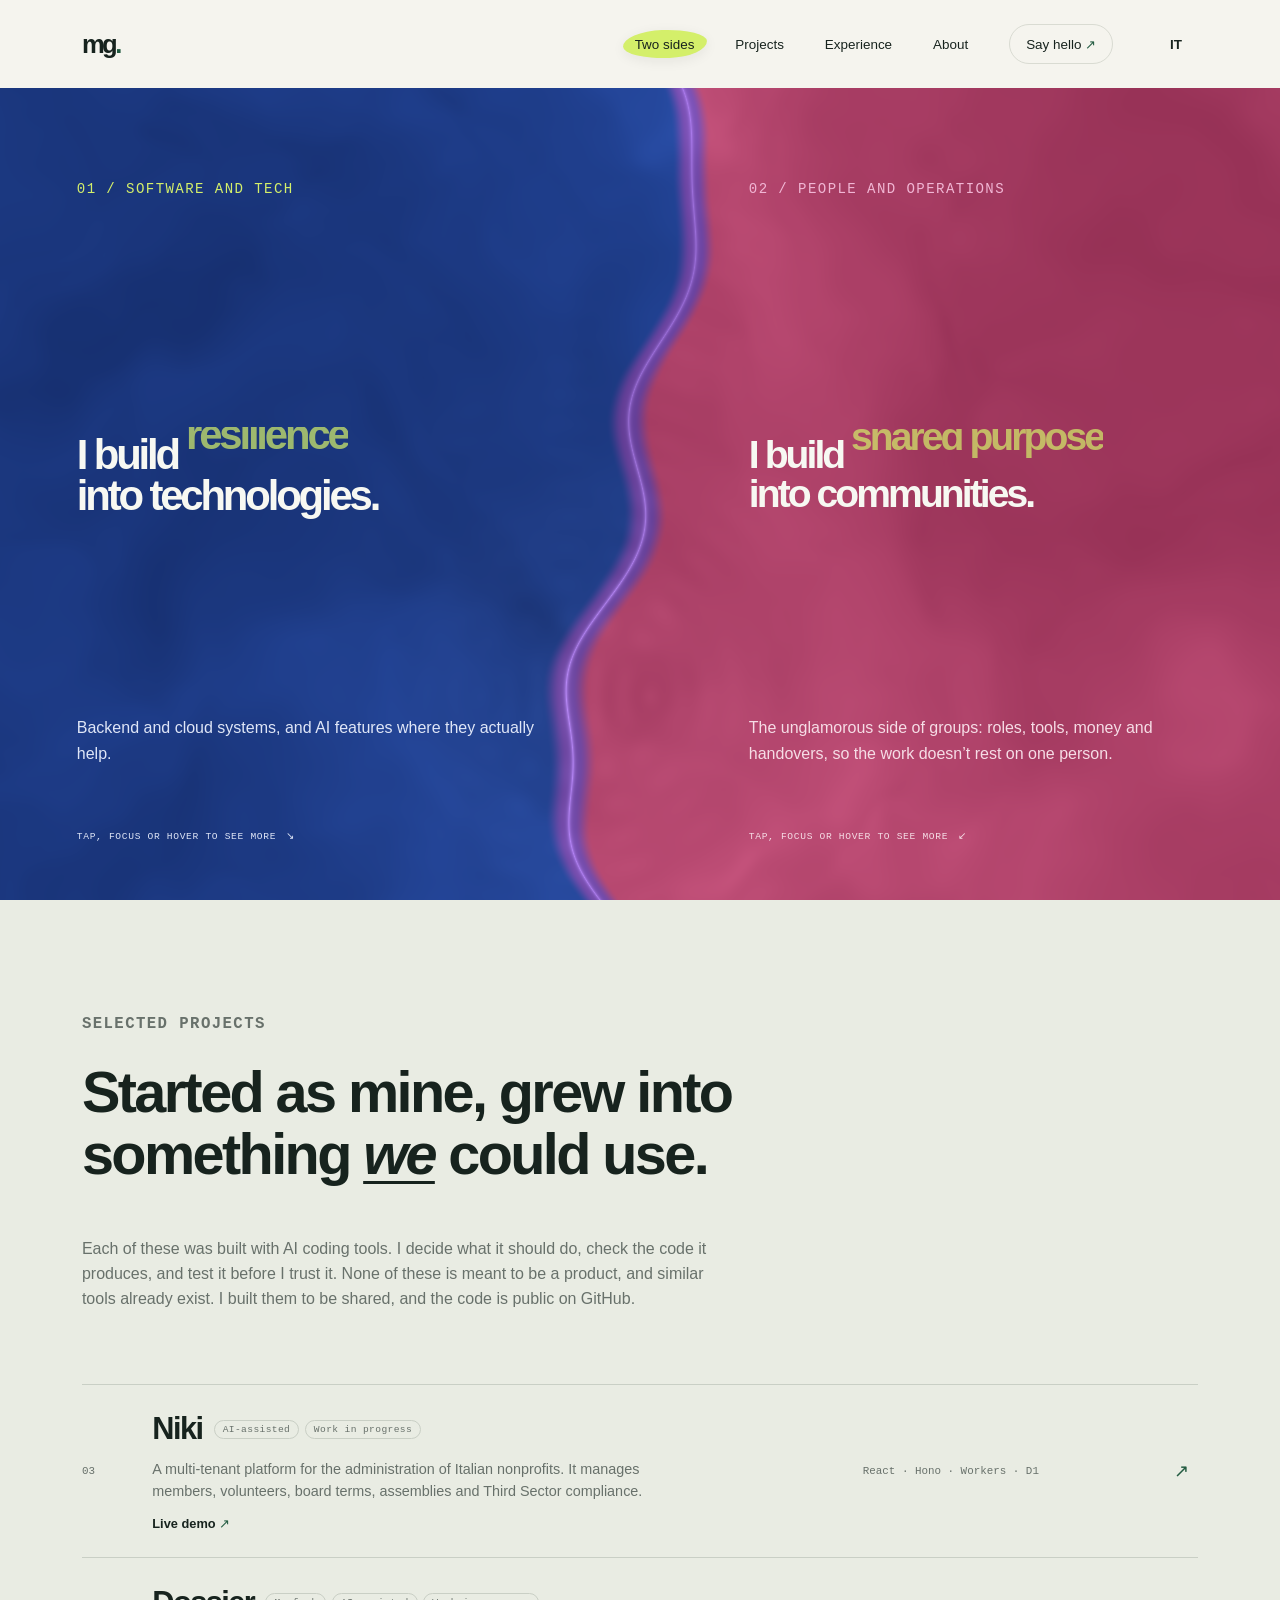
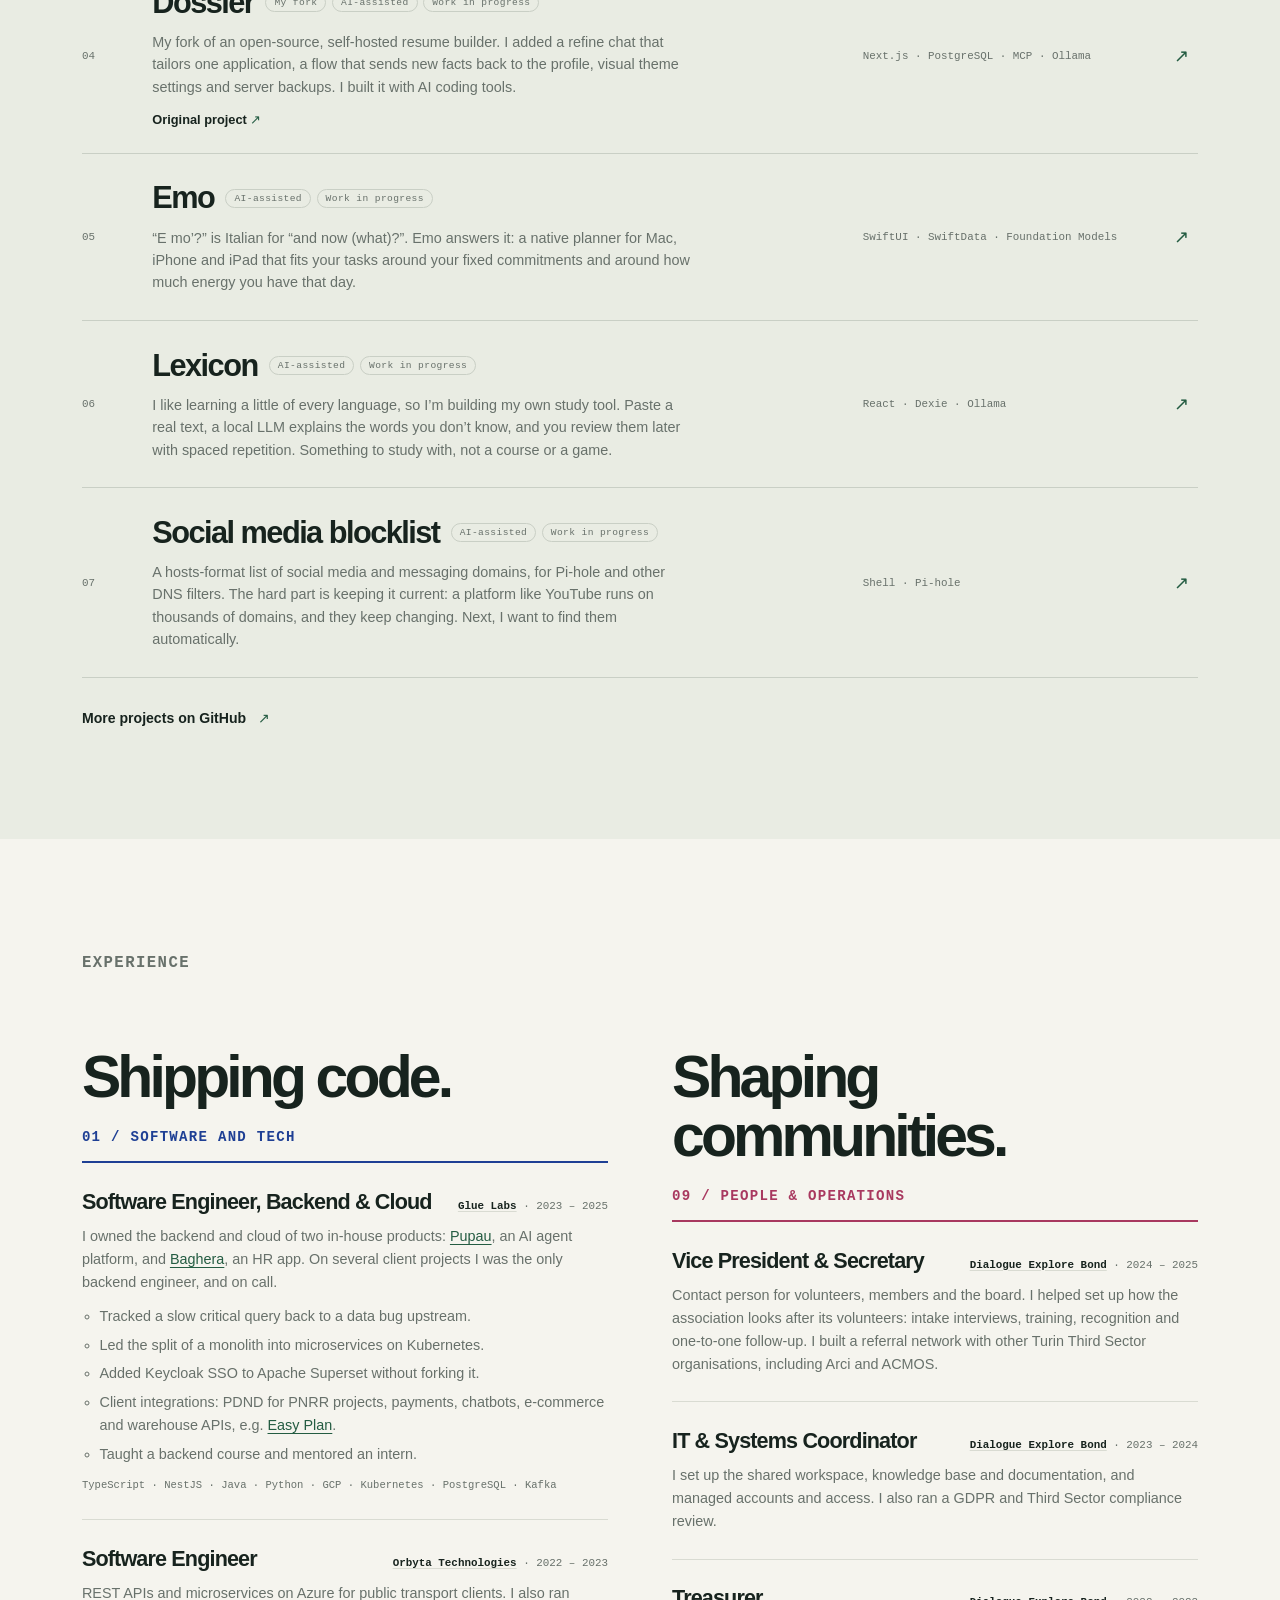
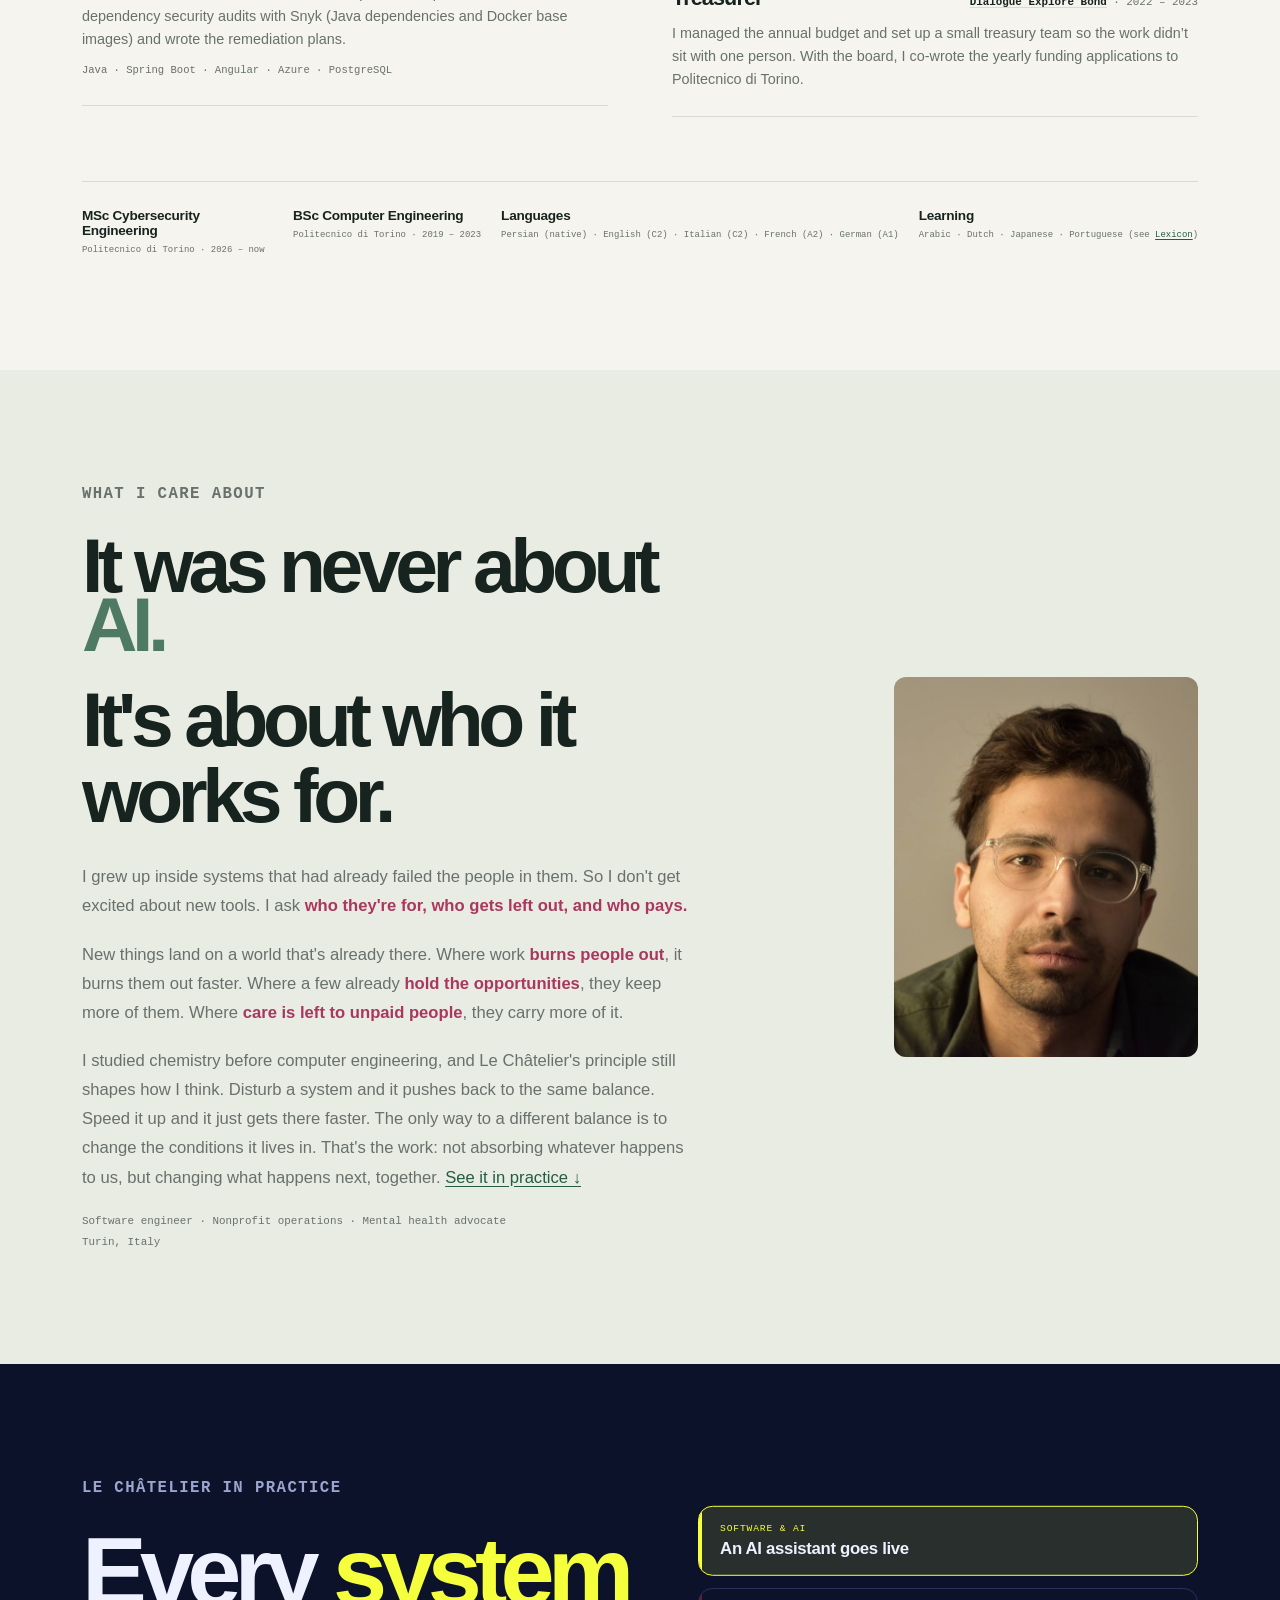
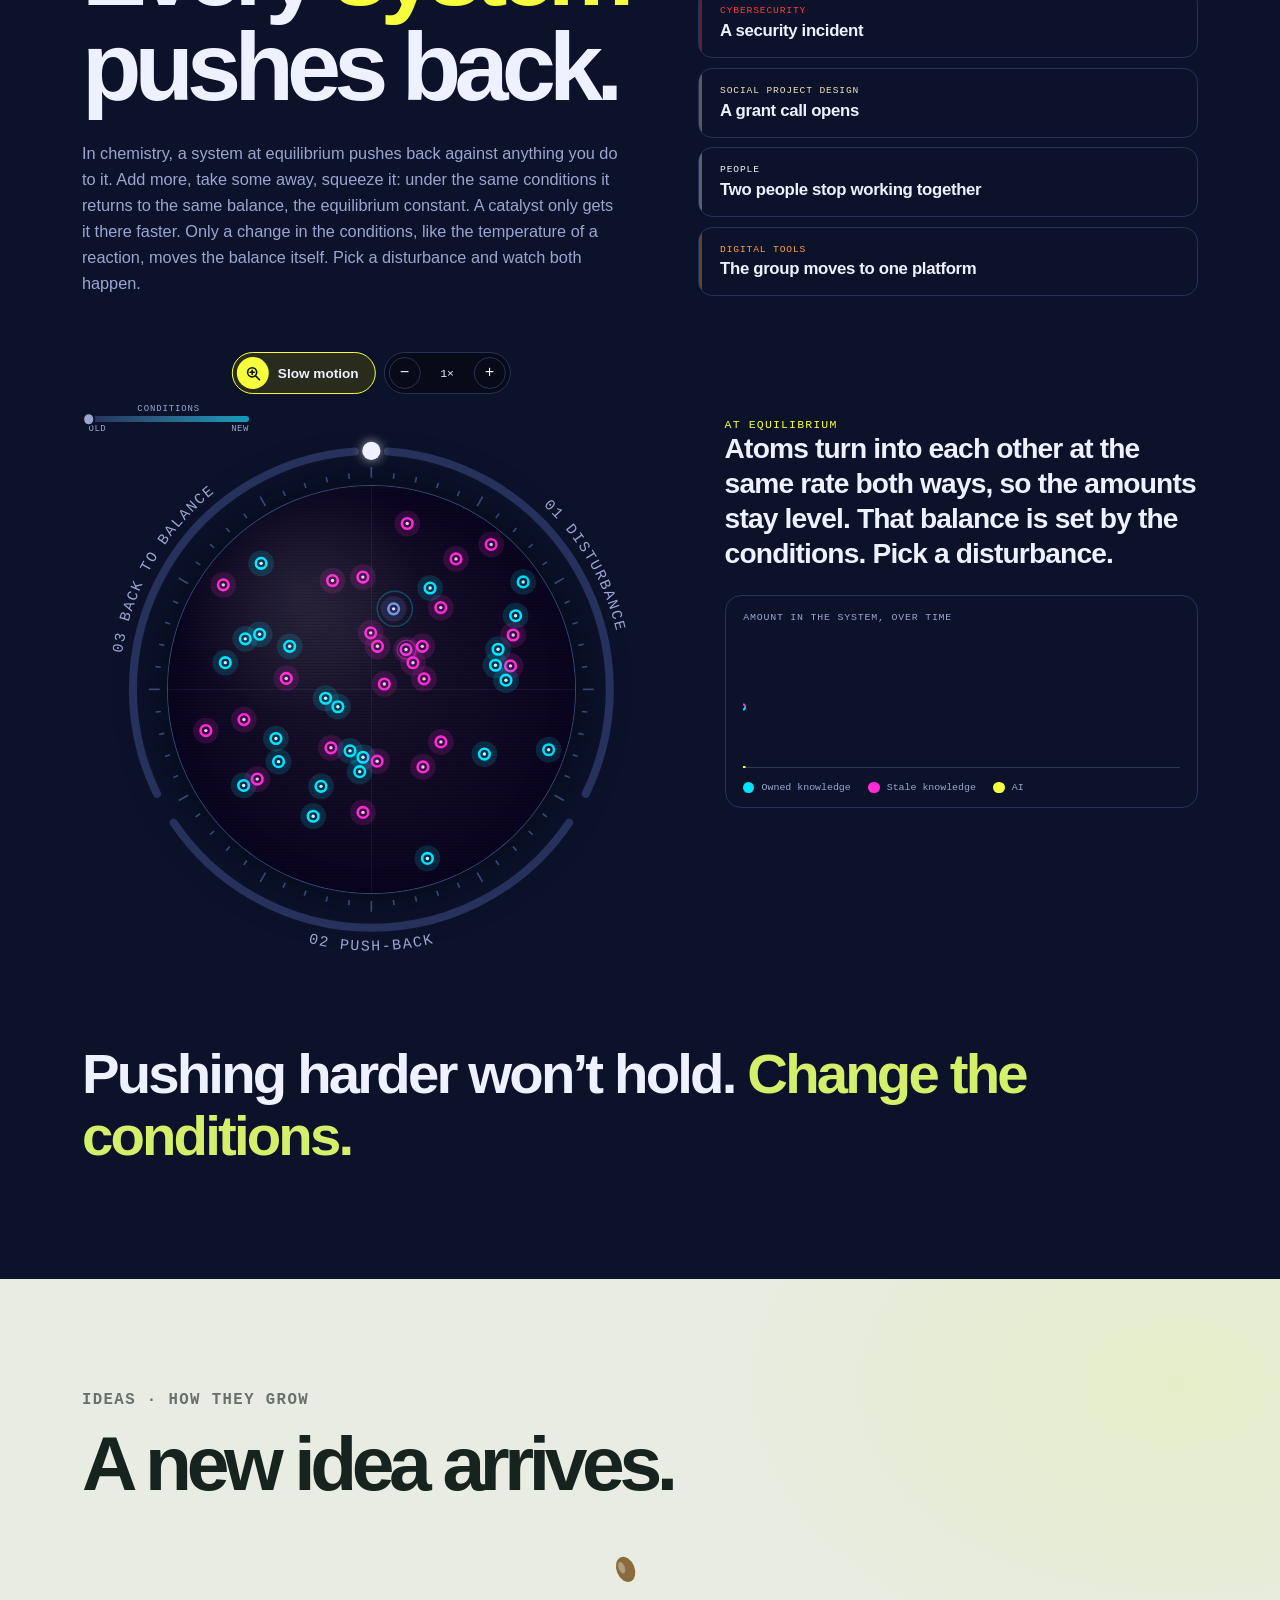
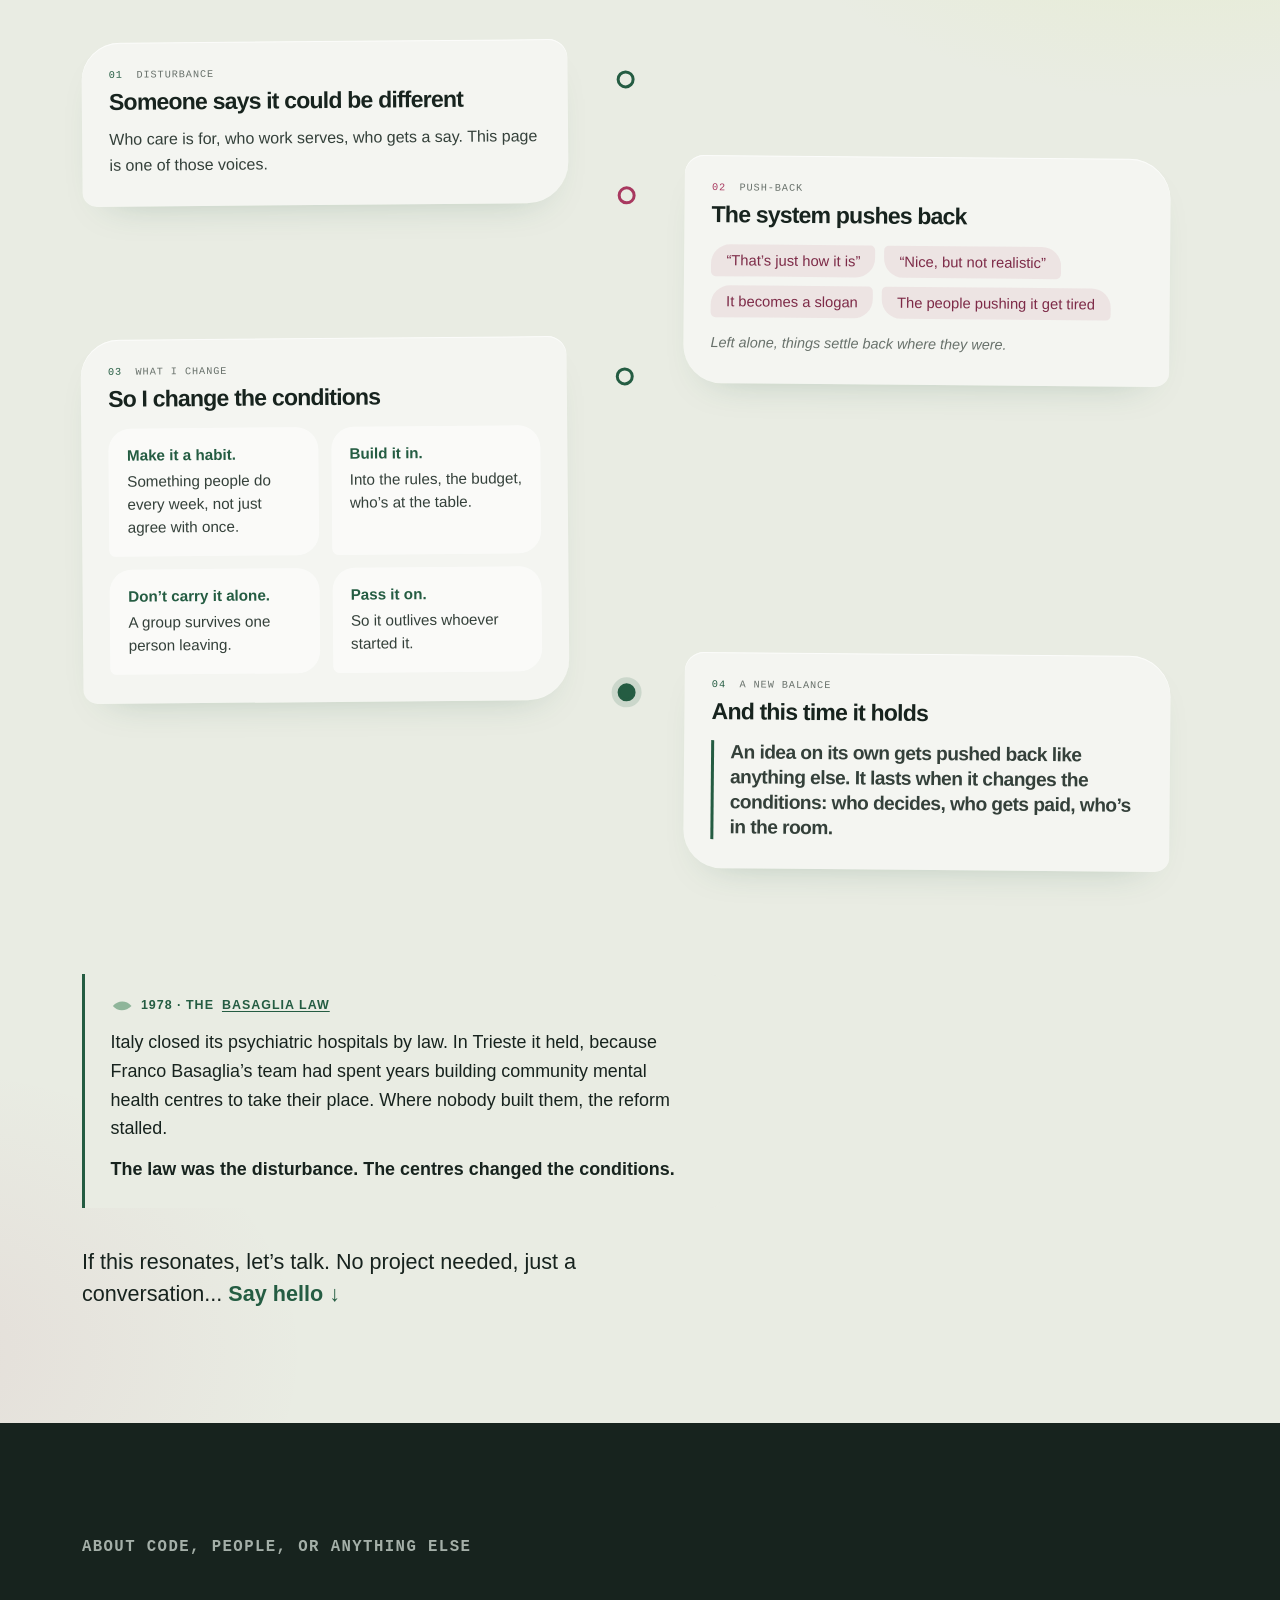
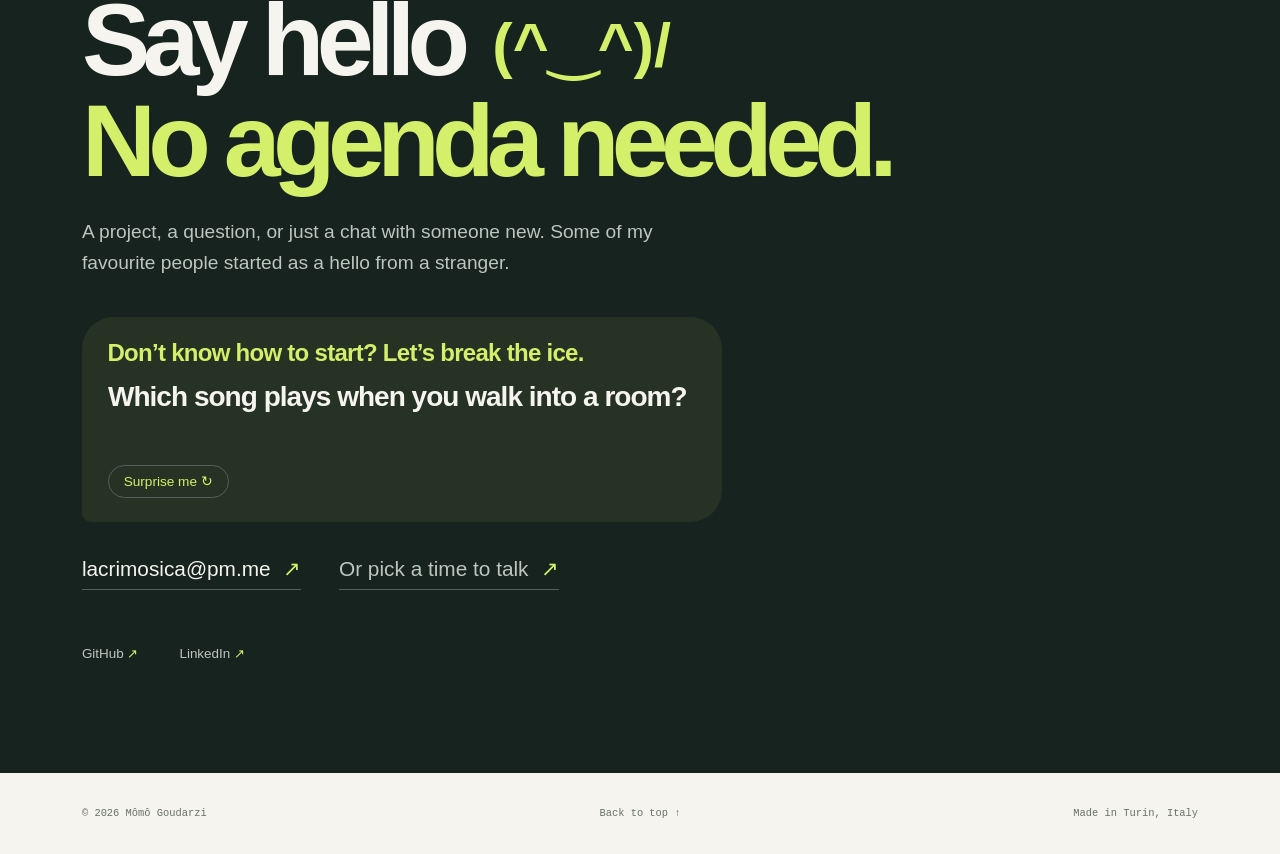
==== commit f6ee3198: "Explain that the projects are shared, not products Add a line to the Selected projects intro on both" ====
--- a/index.html
+++ b/index.html
@@ -95,7 +95,7 @@
         <div class="section-heading">
           <p class="eyebrow">Selected projects</p>
           <h2 id="work-title">Started as mine, grew into something <em>we</em> could use.</h2>
-          <p class="work-note">Each of these was built with AI coding tools. I decide what it should do, check the code it produces, and test it before I trust it.</p>
+          <p class="work-note">Each of these was built with AI coding tools. I decide what it should do, check the code it produces, and test it before I trust it. None of these is meant to be a product, and similar tools already exist. I built them to be shared, and the code is public on GitHub.</p>
         </div>
         <div class="project-list">
           <article class="project">
